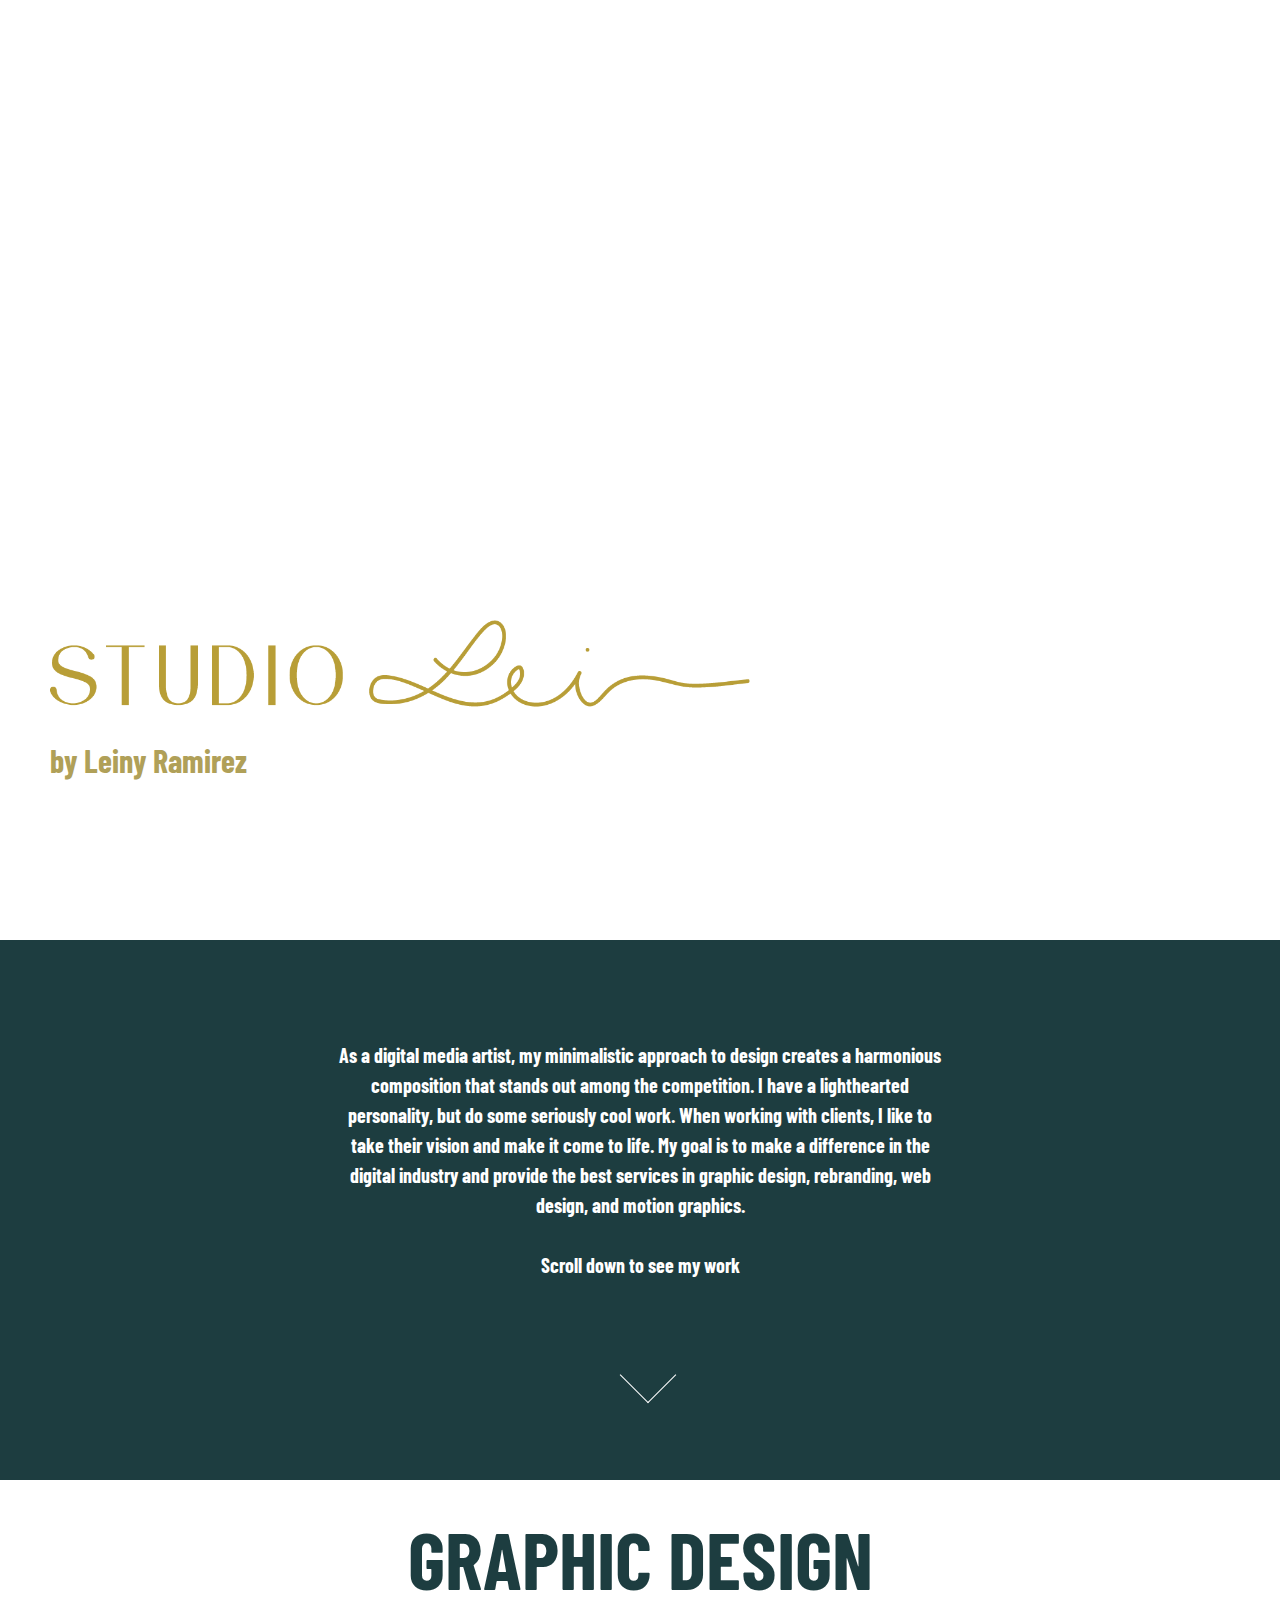
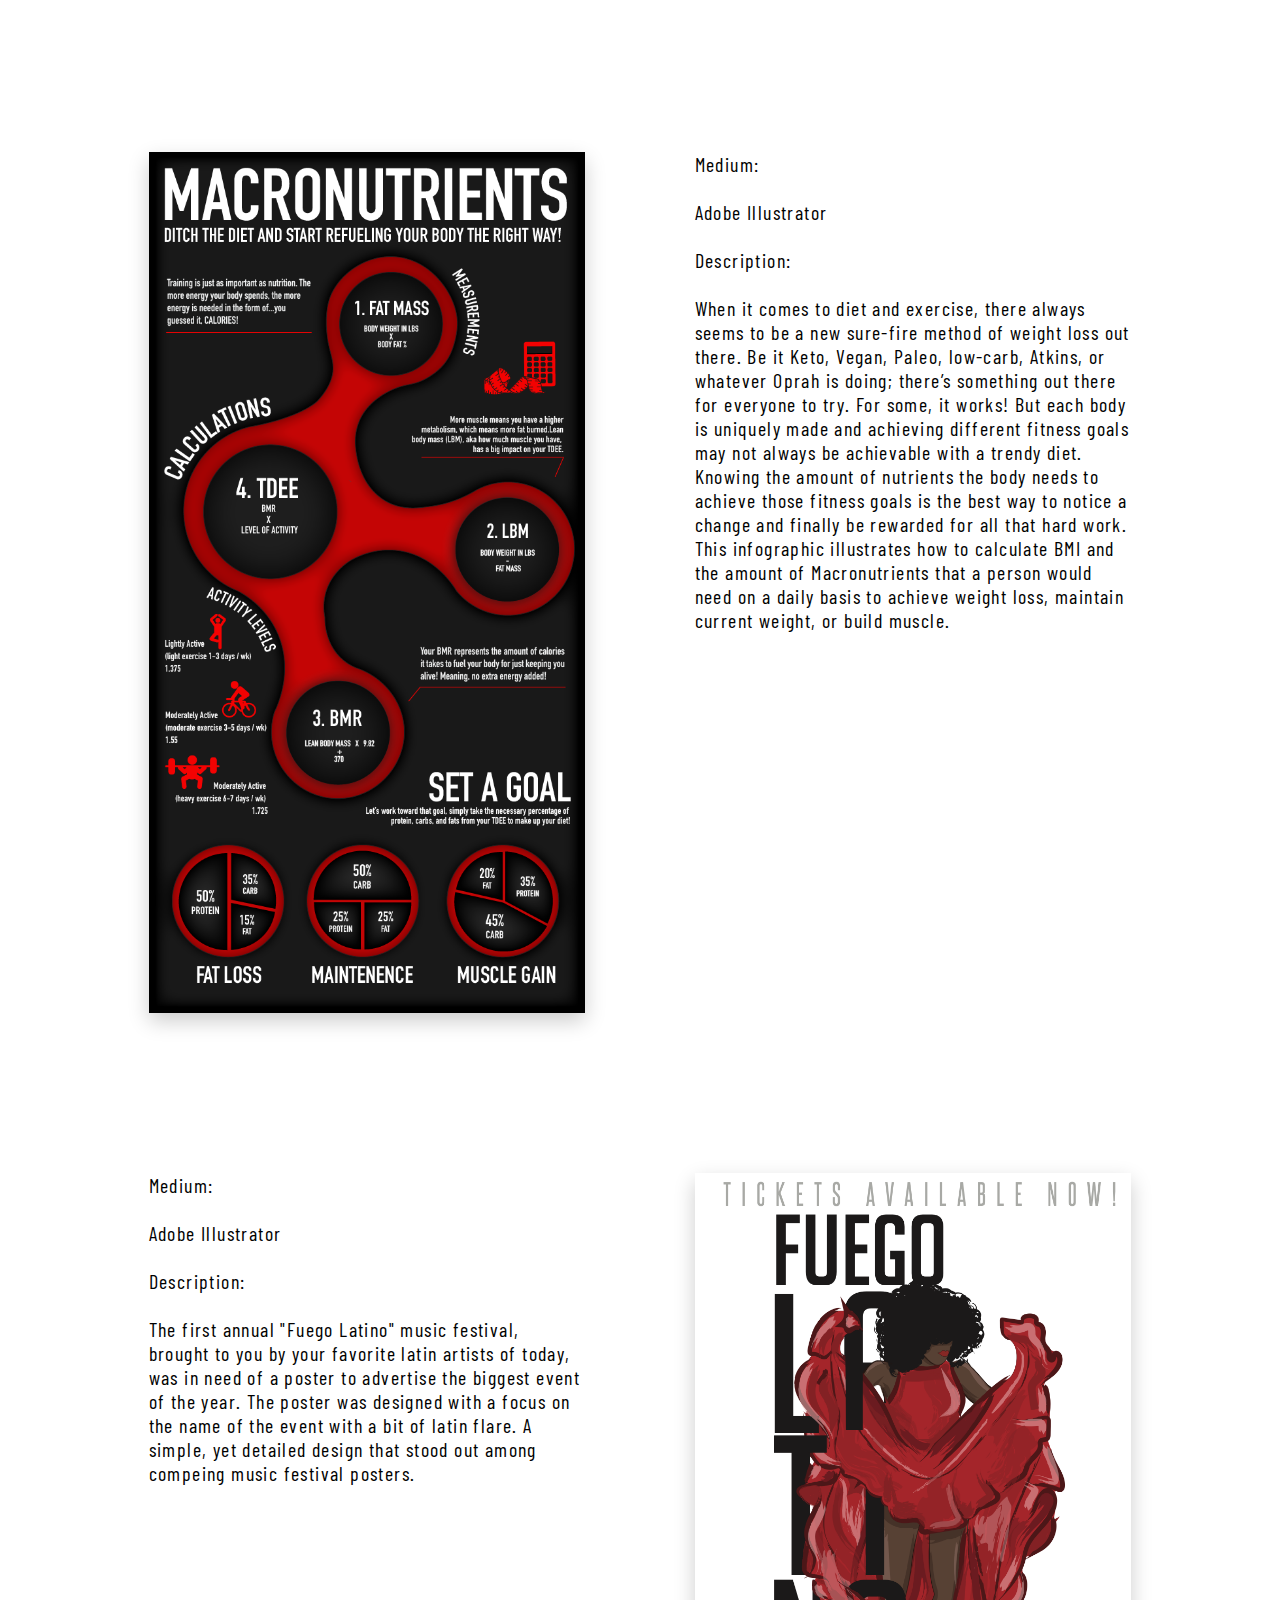
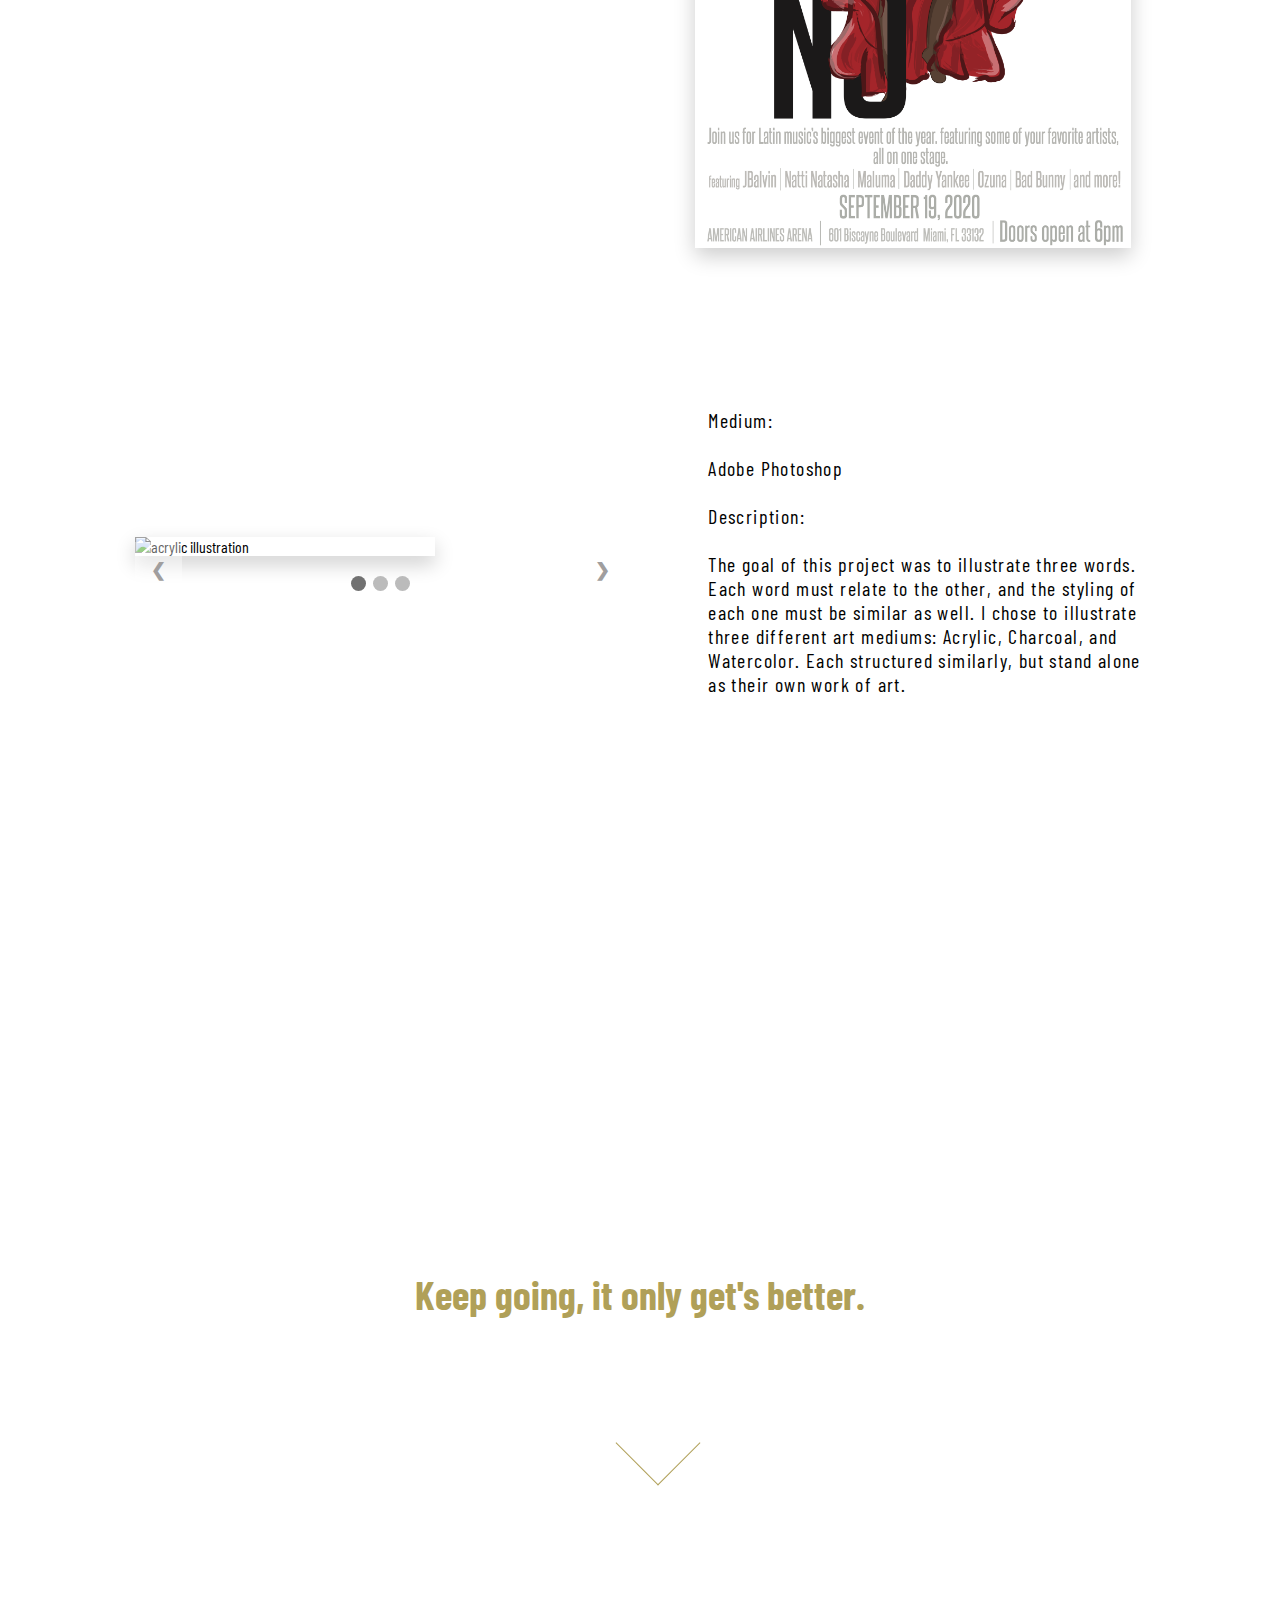
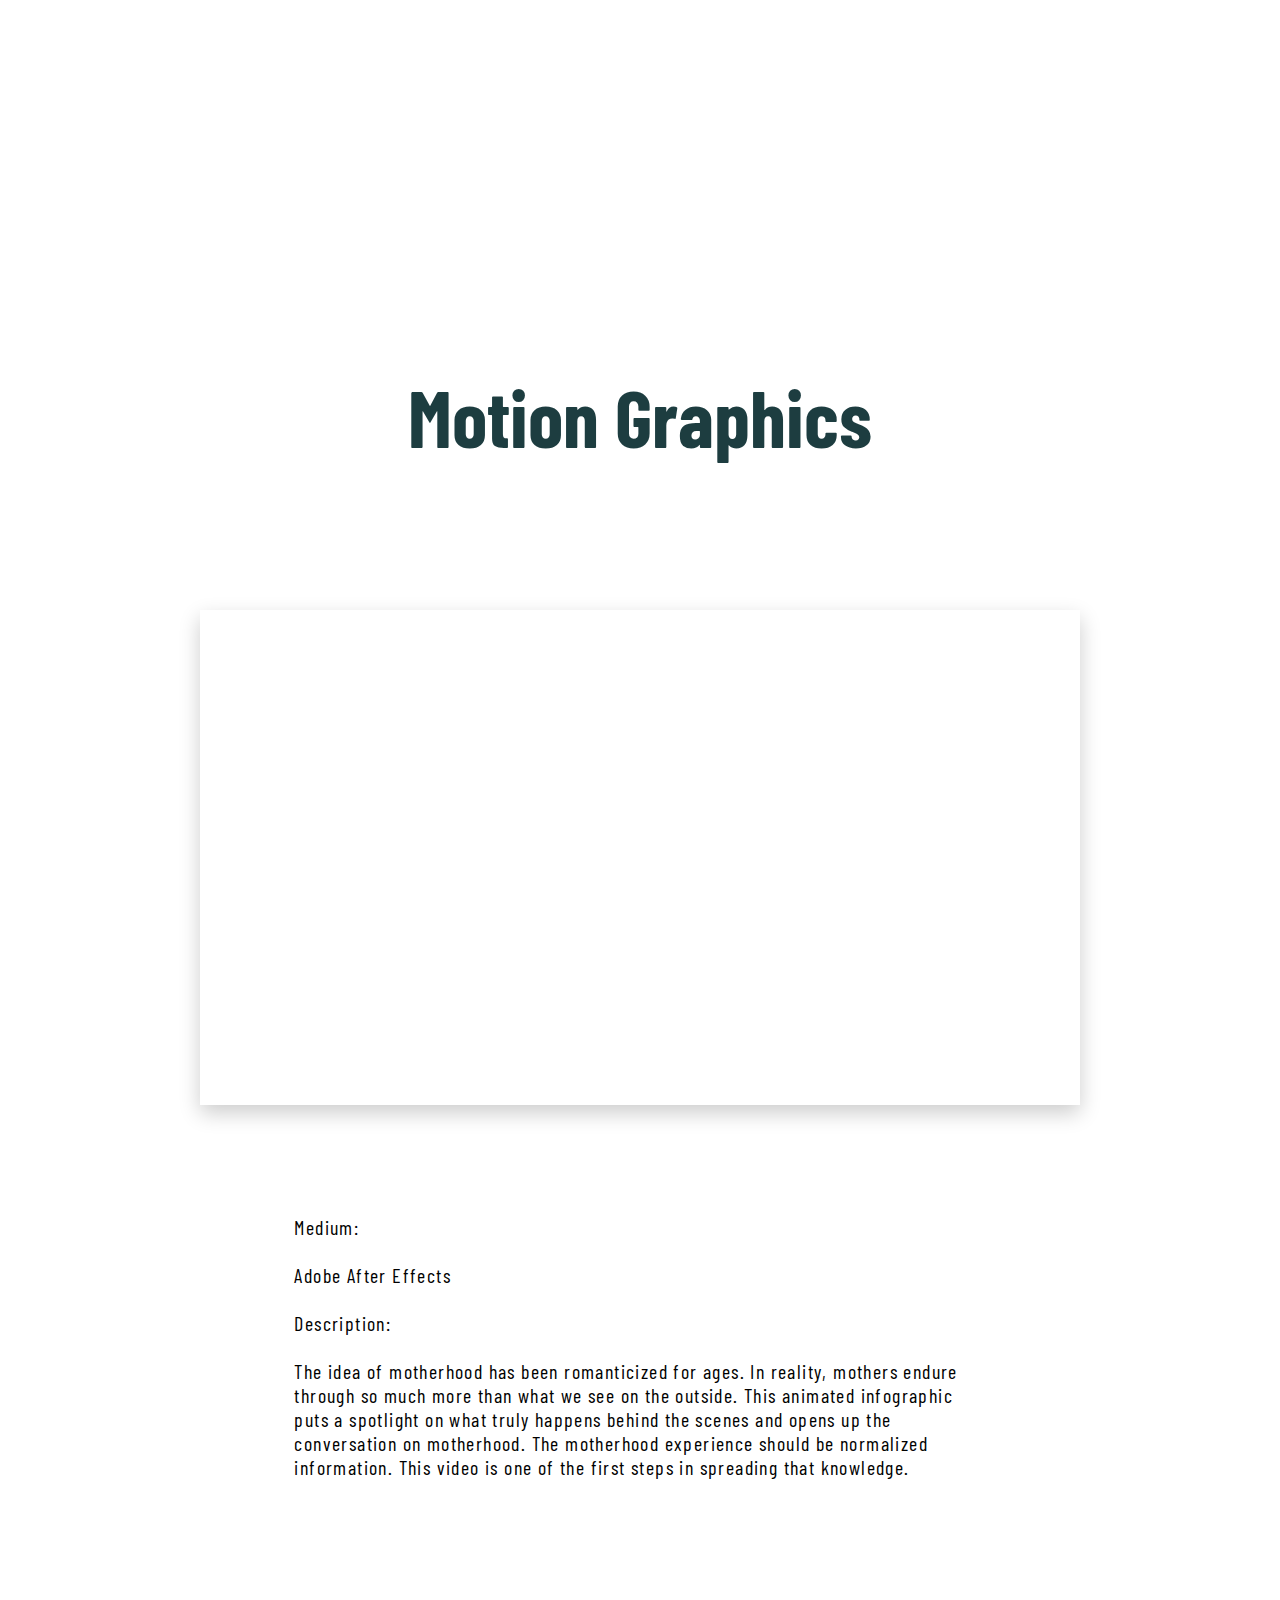
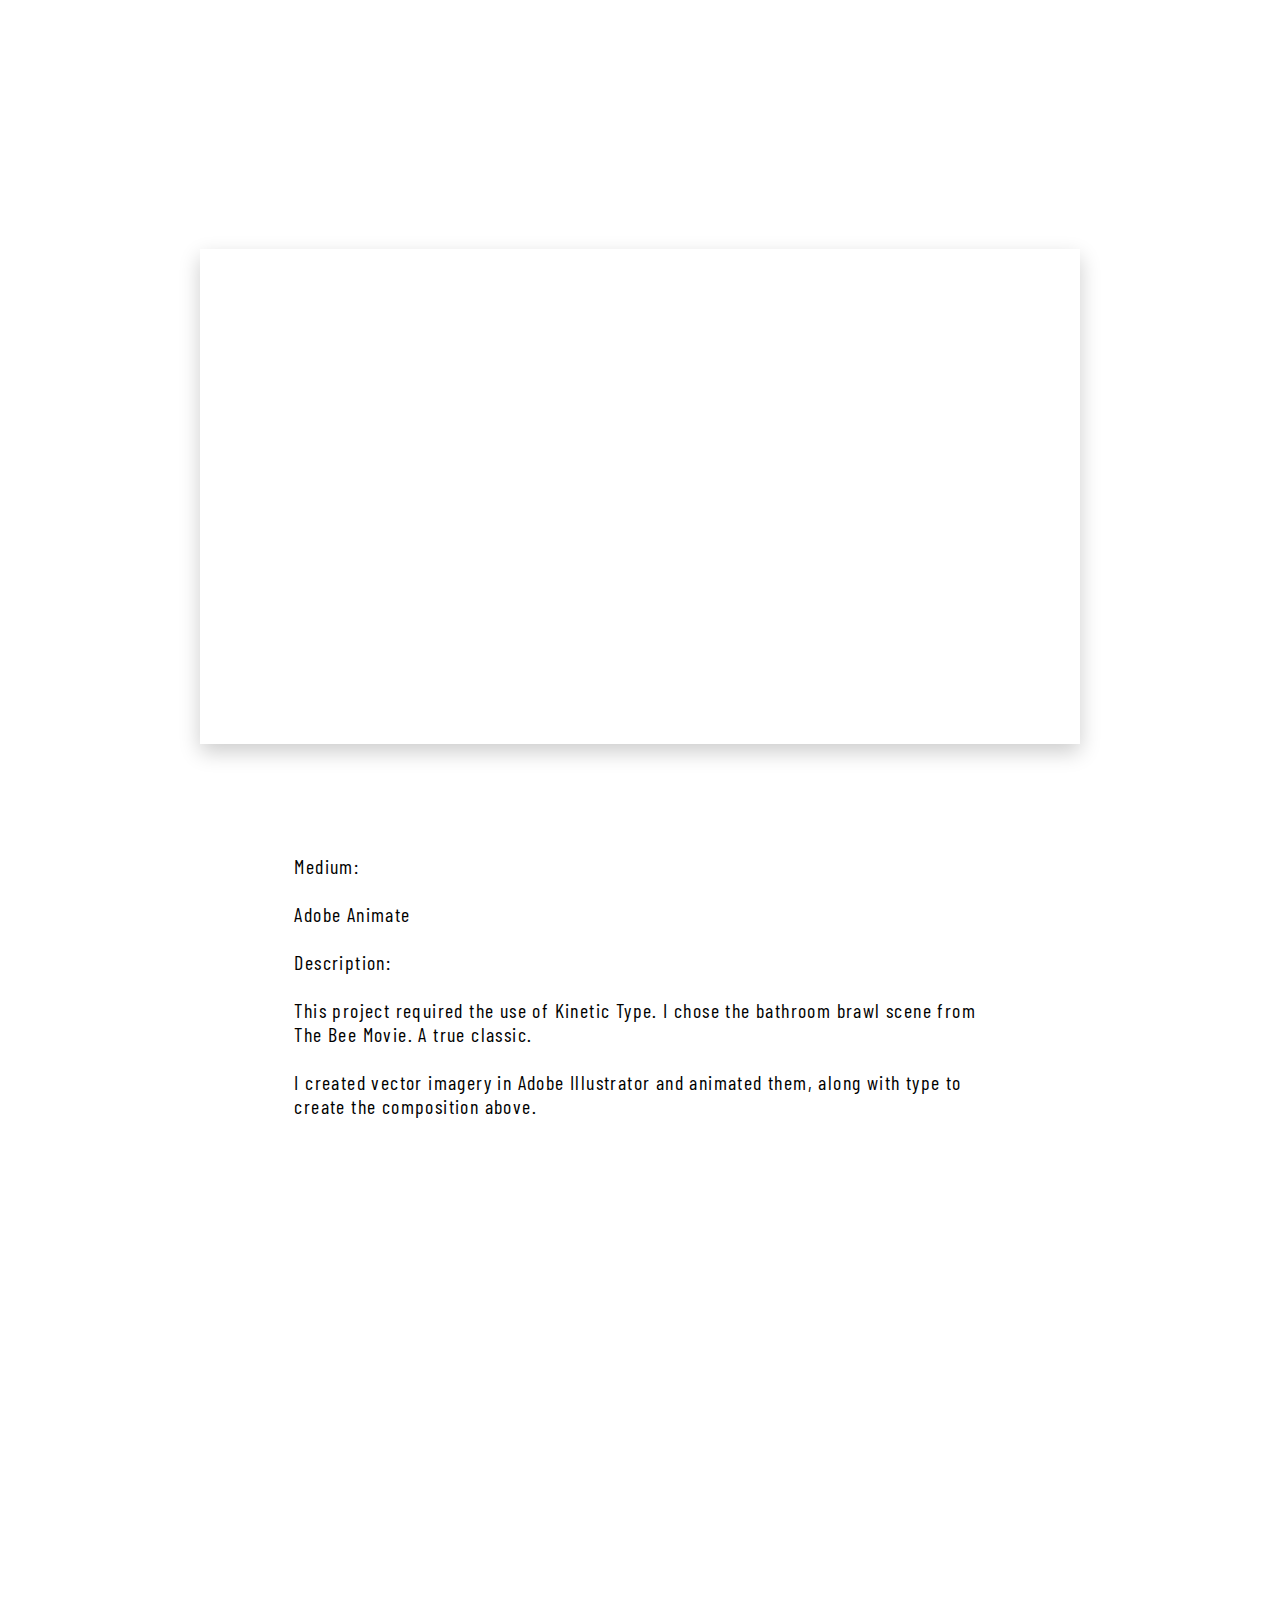
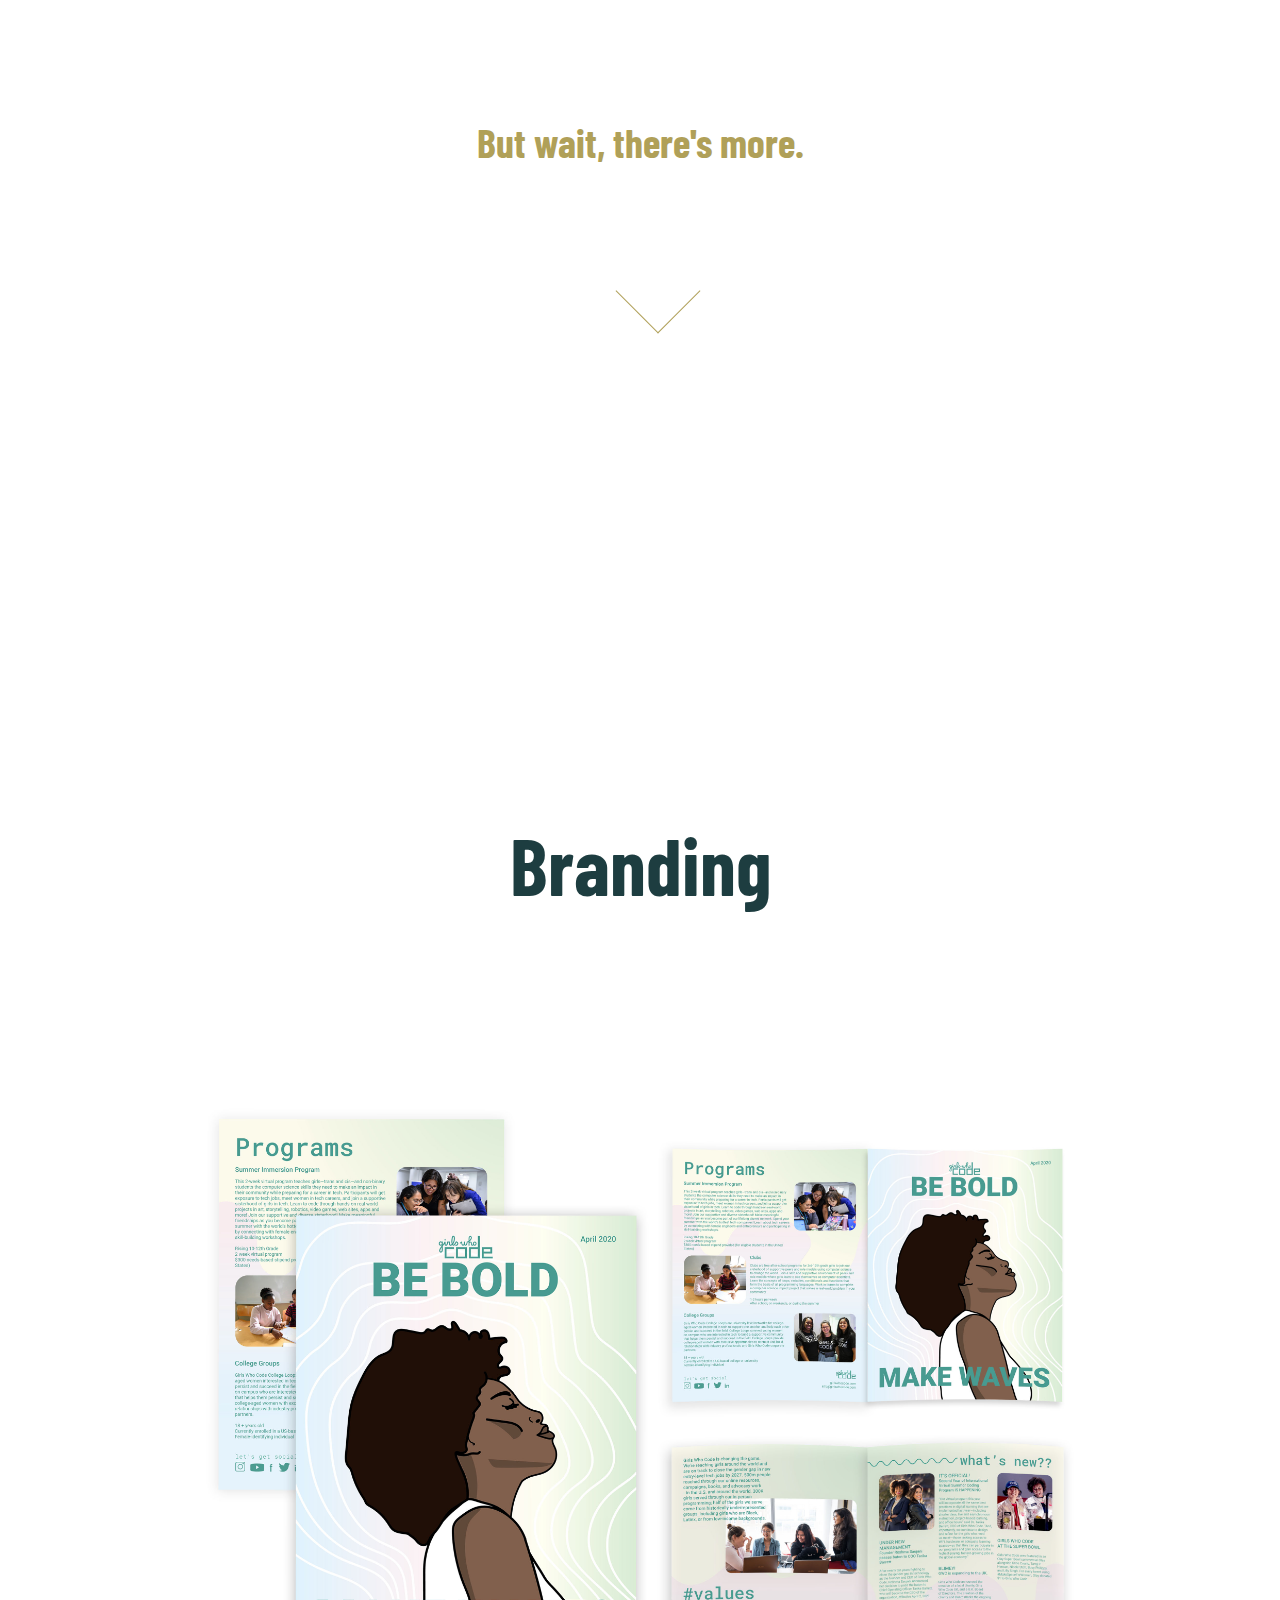
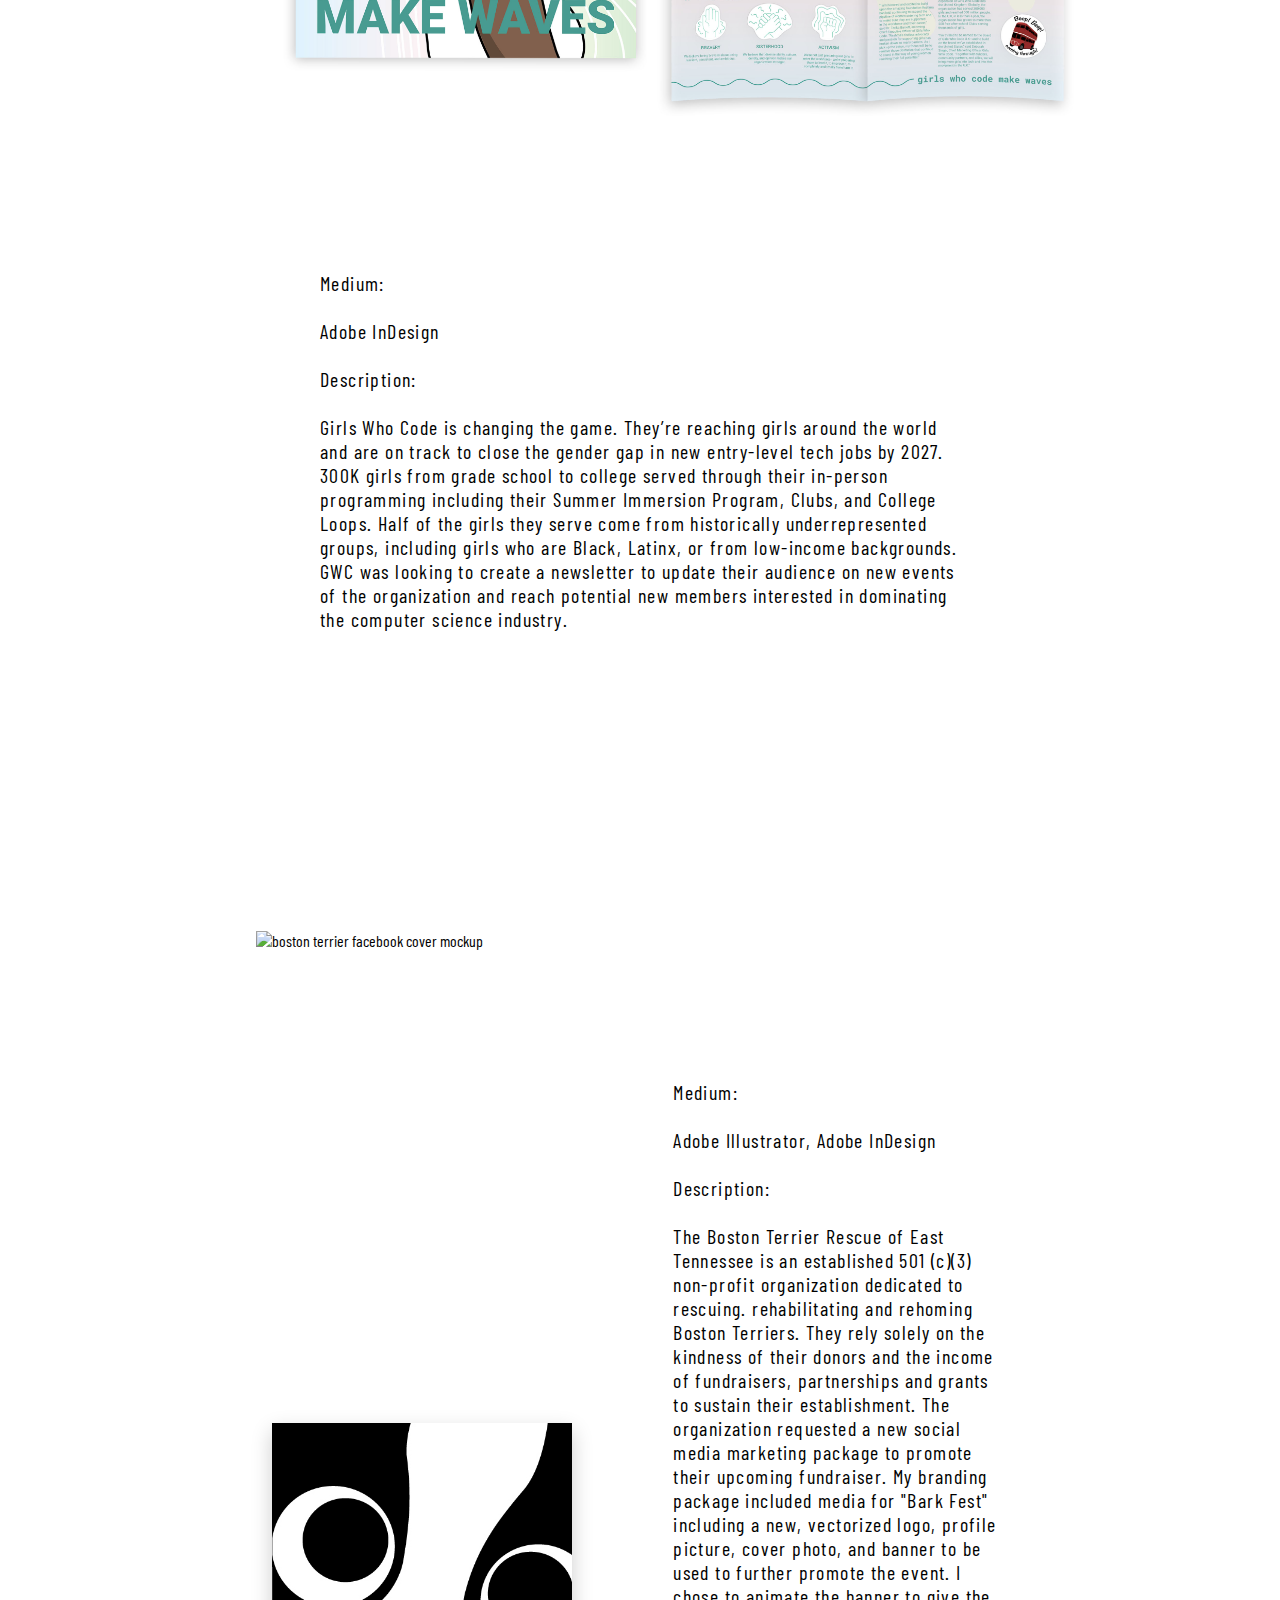
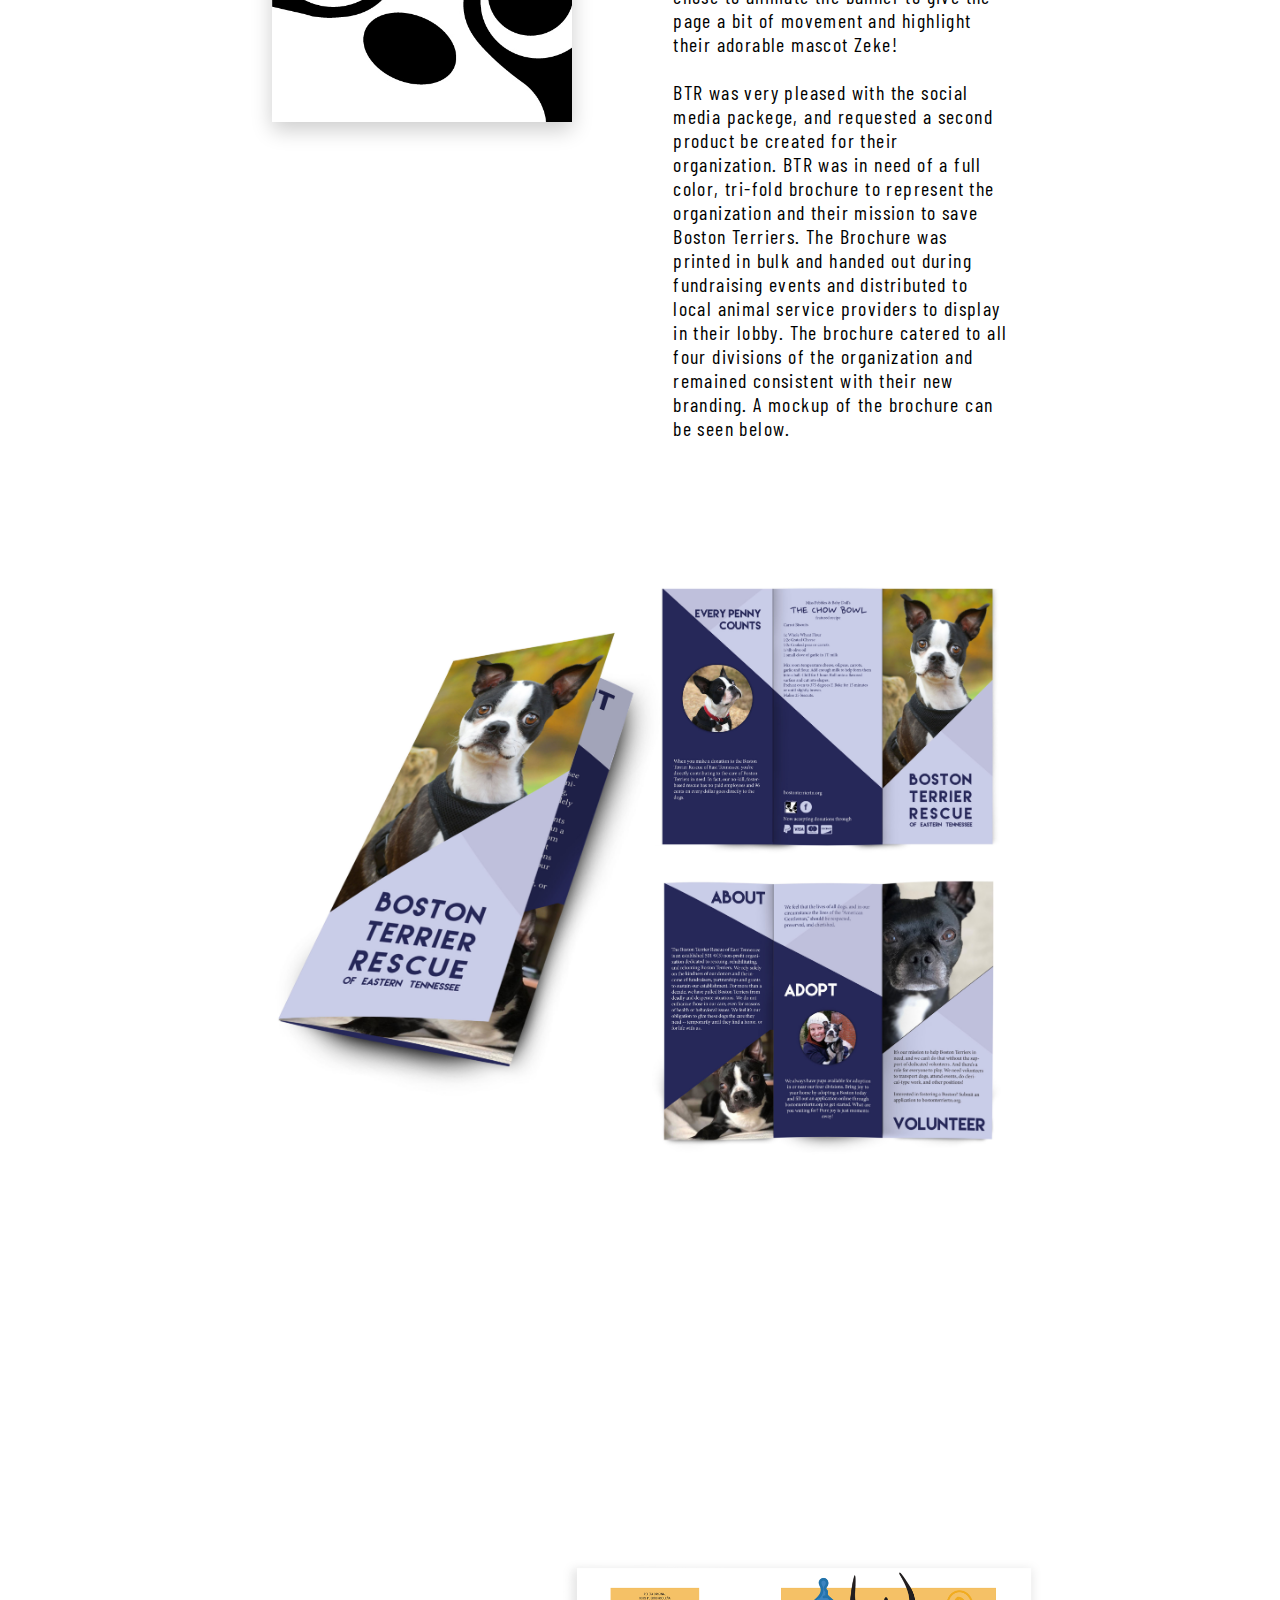
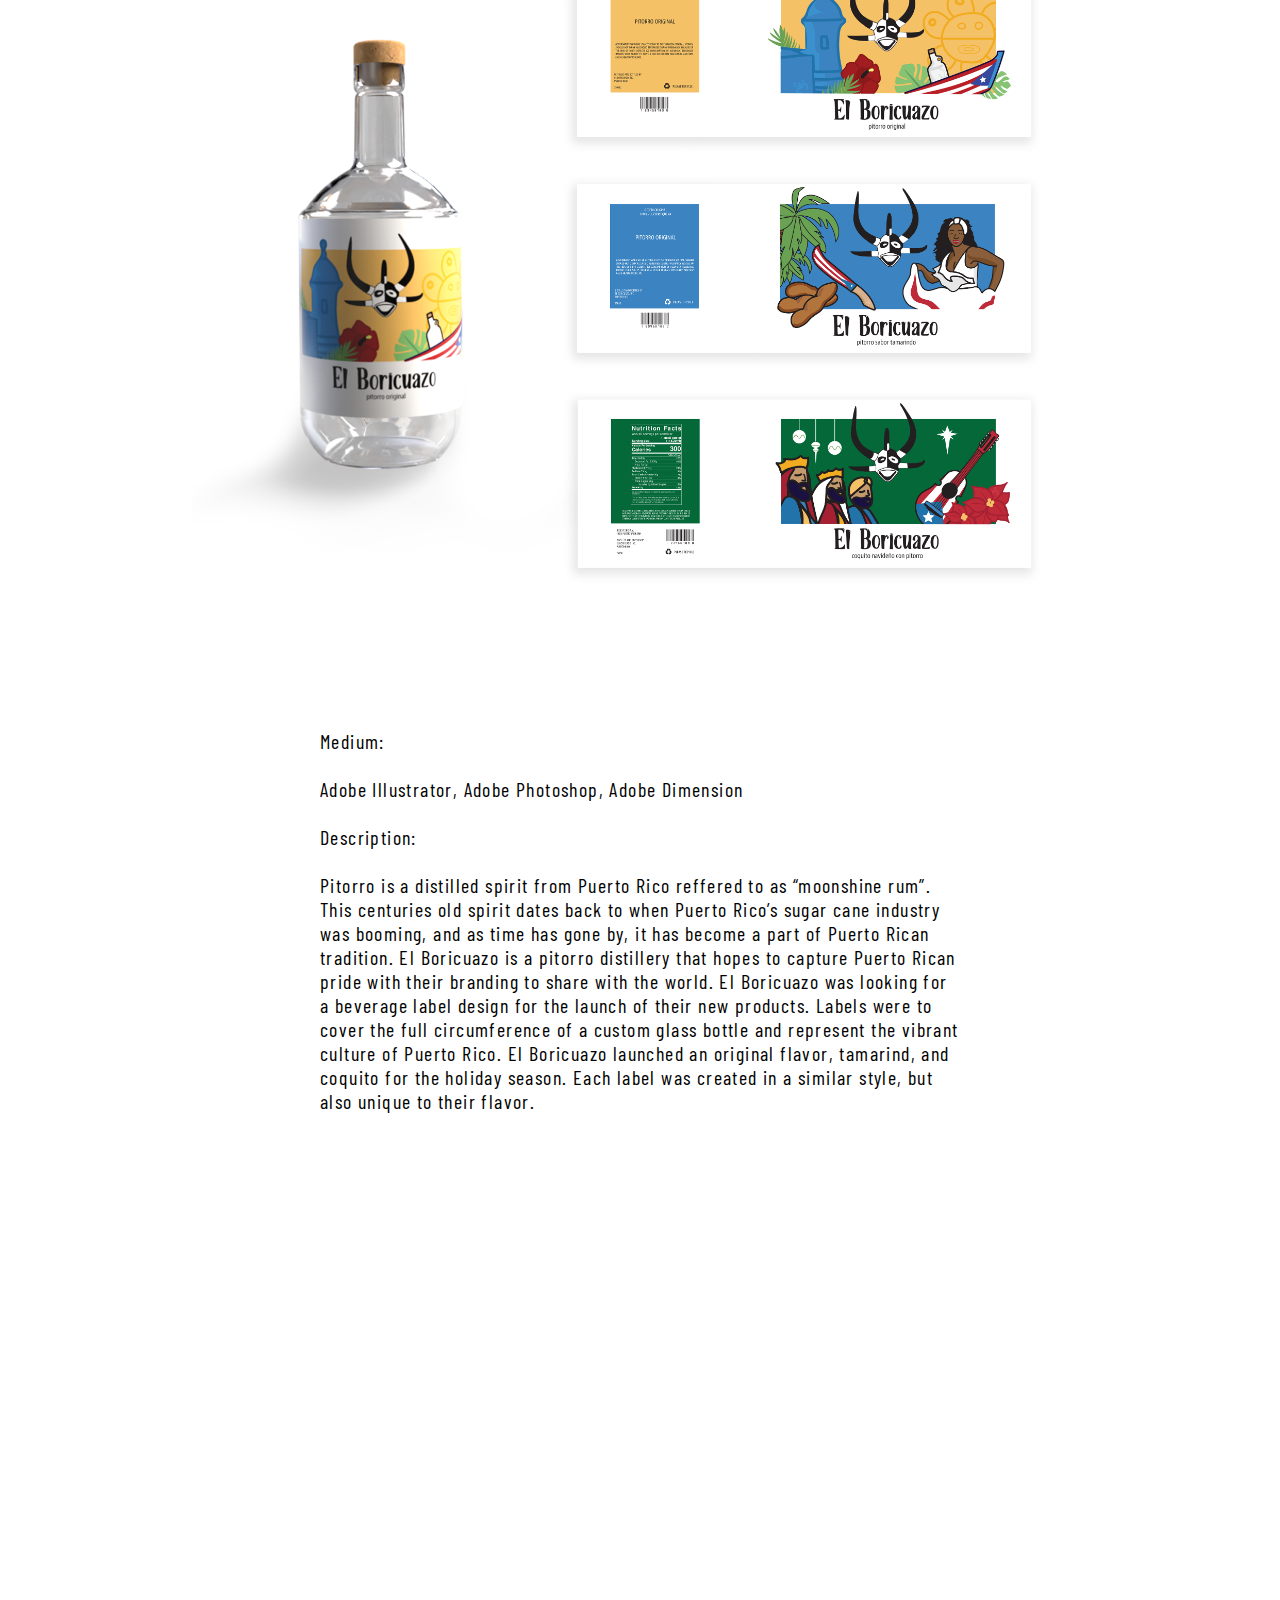
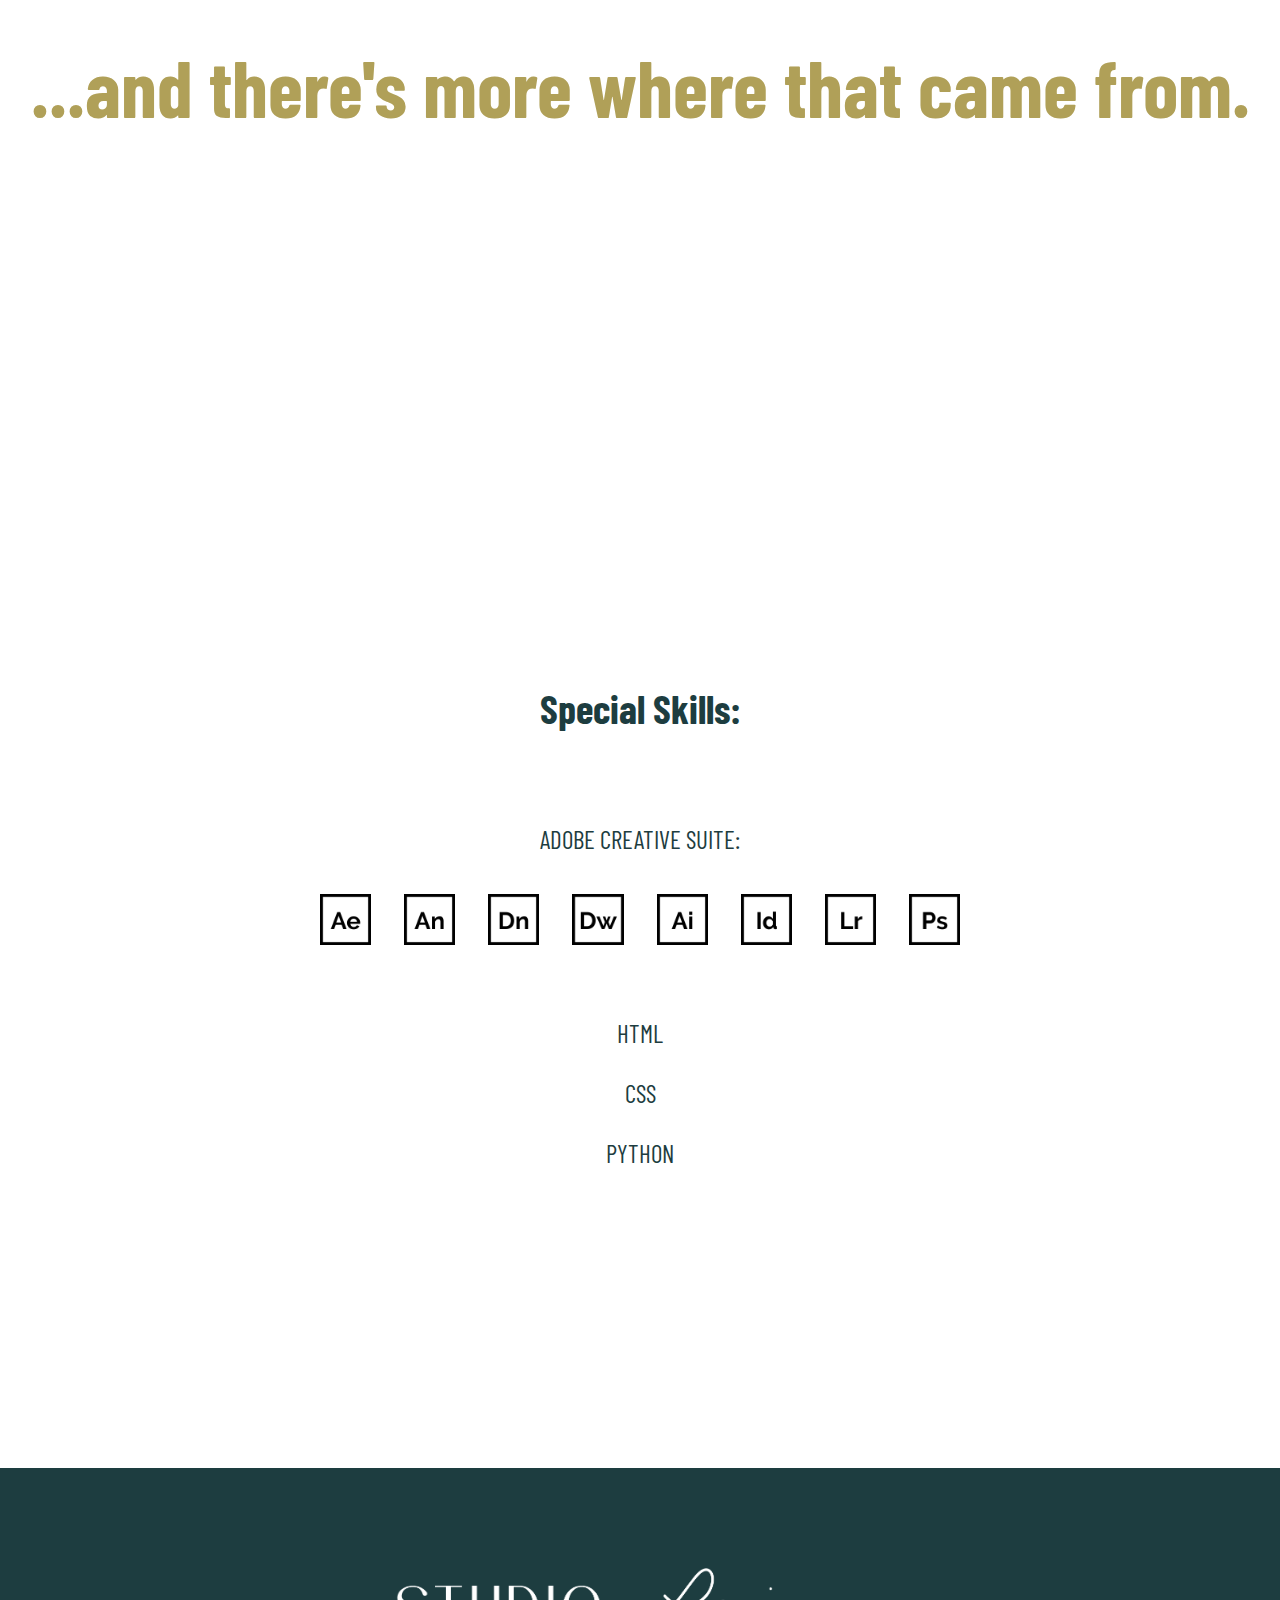
==== index.html @ 48dd1e96 "Update index.html" ====
<!doctype html>
<html lang="en">
<head>
	<meta charset="UTF-8">
	<meta name="description" content="Sky's the Limit Home Improvement">
    <meta name="keywords" content="digital madia, online portfolio, design, adobe creative suite, motion graphics, rebranding, social media, infographics, 
    photoshop, illustrator, indesign, after effects, animate, animations, graphic design, web design">
    <meta name="viewport" content="width=480, initial-scale=1">
    <meta name="viewport" content="width=801, initial-scale=1">
	<link rel= "stylesheet" href = "css/styles.css">
	<title>Studio Lei | digital portfolio</title>
    <link href="css/styles.css" rel="stylesheet" type="text/css">
    <link rel="preconnect" href="https://fonts.gstatic.com">
    <link href="https://fonts.googleapis.com/css2?family=Barlow+Condensed:wght@100&display=swap" rel="stylesheet">
    <link rel="stylesheet" href="https://pro.fontawesome.com/releases/v5.10.0/css/all.css">

</head>

<body>
<div class="hero">
    <img src="images/studio-lei-logo-yellow.png" alt="studio lei logo">
    <h1>by Leiny Ramirez</h1>
</div>
<div class="description">
    <h3>As a digital media artist, my minimalistic approach to design creates a harmonious composition that stands out among the competition. 
        I have a lighthearted personality, but do some seriously cool work. When working with clients, I like to take their vision and make it 
        come to life. My goal is to make a difference in the digital industry and provide the best services in graphic design, rebranding, web design, 
        and motion graphics.
    <br>
    <br>
    Scroll down to see my work
    </h3>
</div>
<div class="scroll-container">
    <section id="scroll" class="demo">
        <a><span></span></a>
        </section>
</div>
<div class="graphic-design">
    <h2>GRAPHIC DESIGN</h2>
    <div class="content">
        <img src="images/Ramirez_project2_infographic_Artboard 1.png" alt="macronutrient calculation infographic">
        <p>
            Medium:
            <br>
            <br>Adobe Illustrator
            <br>
            <br>
            Description:
            <br>
            <br>When it comes to diet and exercise, there always seems to be a new sure-fire method of weight loss out there. 
            Be it Keto, Vegan, Paleo, low-carb, Atkins, or whatever Oprah is doing; there’s something out there for everyone 
            to try. For some, it works! But each body is uniquely made and achieving different fitness goals may not always be 
            achievable with a trendy diet. Knowing the amount of nutrients the body needs to achieve those fitness goals is the 
            best way to notice a change and finally be rewarded for all that hard work.
            This infographic illustrates how to calculate BMI and the amount of Macronutrients that a person would need on a 
            daily basis to achieve weight loss, maintain current weight, or build muscle. 
            <br>
            <br>
        </p>
</div>
<div class="content">
    <p>
        Medium:
        <br>
        <br>Adobe Illustrator
        <br>
        <br>
        Description:
        <br>
        <br>The first annual "Fuego Latino" music festival, brought to you by your favorite latin artists of today, was in need of
        a poster to advertise the biggest event of the year. The poster was designed with a focus on the name of the event with a bit
        of latin flare. A simple, yet detailed design that stood out among compeing music festival posters.
        <br>
        <br>
    </p>
    <img src="images/Ramirez_Music Festival Poster_final 3.png" alt="music festival poster">
</div>
<div class="content">
    <div class="slideshow-container">
        <div class="mySlides">
            <img src="images/Acrylic-final.png" alt="acrylic illustration" style="width:100%">
        </div>
        <div class="mySlides">
            <img src="images/charcoal.jpg" alt="charcoal illustration" style="width:100%">
        </div>
        <div class="mySlides">
            <img src="images/TextImages_Ramirez-1.jpg" alt="watercolor illustration" style="width:100%">
        </div>
        <br>
        <a class="prev" onclick="plusSlides(-1)">&#10094;</a>
        <a class="next" onclick="plusSlides(1)">&#10095;</a>
        <div style="text-align:center">
            <span class="dot" onclick="currentSlide(1)"></span> 
            <span class="dot" onclick="currentSlide(2)"></span> 
            <span class="dot" onclick="currentSlide(3)"></span> 
          </div>         
    </div>  
    <p>
        Medium:
        <br>
        <br>Adobe Photoshop
        <br>
        <br>
        Description:
        <br>
        <br>The goal of this project was to illustrate three words. Each word must relate to the other, and the styling of each one 
        must be similar as well. I chose to illustrate three different art mediums: Acrylic, Charcoal, and Watercolor. Each structured 
        similarly, but stand alone as their own work of art.
        <br>
        <br>
    </p>
</div>
</div>
<div class="divider">
    <h3>
    Keep going, it only get's better.
    </h3>
</div>
<div class="scroll-container2">
    <section id="scroll" class="demo">
        <a><span></span></a>
        </section>
</div>
<div class="motion-graphics">
    <h2>Motion Graphics</h2>
    <div class="content">
        <iframe width="880" height="495" src="https://www.youtube.com/embed/0rHPG-Y0Tmc?autoplay=1&mute=1&loop=1&playlist=0rHPG-Y0Tmc" title="Motherhood" frameborder="0" 
        allow="accelerometer; autoplay; clipboard-write; encrypted-media; gyroscope; picture-in-picture" allowfullscreen></iframe>
    </div>
        <p>
        Medium:
        <br>
        <br>Adobe After Effects
        <br>
        <br>
        Description:
        <br>
        <br>The idea of motherhood has been romanticized for ages. In reality, mothers endure through so much more than what we see on the 
        outside. This animated infographic puts a spotlight on what truly happens behind the scenes and opens up the conversation on motherhood.
        The motherhood experience should be normalized information. This video is one of the first steps in spreading that knowledge.
        </p>
    <div class="content">
         <iframe width="880" height="495" src="https://www.youtube.com/embed/ArSpyGQkRs0?autoplay=1&mute=1&loop=1&playlist=ArSpyGQkRs0" title="Kinetic Type" frameborder="0" 
        allow="accelerometer; autoplay; clipboard-write; encrypted-media; gyroscope; picture-in-picture" allowfullscreen></iframe>
    </div>
        <p>
        Medium:
        <br>
         <br>Adobe Animate
        <br>
        <br>
        Description:
        <br>
        <br>This project required the use of Kinetic Type. I chose the bathroom brawl scene from The Bee Movie. A true classic. 
        <br>
        <br>I created vector
        imagery in Adobe Illustrator and animated them, along with type to create the composition above.
        </p>
        
</div>
<div class="divider">
    <h3>
    But wait, there's more.
    </h3>
</div>
<div class="scroll-container2">
    <section id="scroll" class="demo">
        <a><span></span></a>
        </section>
</div>
<div class="branding">
    <h2>Branding</h2>
    <div class="content">
        <img src="images/GWC_mockup copy.jpg" alt="girls who code newsletter">
    </div>
        <p>
        Medium:
        <br>
        <br>Adobe InDesign
        <br>
        <br>
        Description:
        <br>
        <br>Girls Who Code is changing the game. They’re reaching girls around the world and are on track to close the gender gap in new entry-level 
        tech jobs by 2027. 300K girls from grade school to college served through their in-person programming including their Summer Immersion Program, 
        Clubs, and College Loops. Half of the girls they serve come from historically underrepresented groups, including girls who are Black, Latinx, 
        or from low-income backgrounds. GWC was looking to create a newsletter to update their audience on new events of the organization and reach potential 
        new members interested in dominating the computer science industry.
        </p>
    </div>
    <div class="branding-lrg">
        <div class="content">
        <img src="images/BTR_Cover_Final.gif" alt="boston terrier facebook cover mockup">
    </div>
    </div>
    <div class="branding2" style="width: 70%">
        <div class="content">
            <img style="width: 30%;" src="images/BTR_logo.jpg" alt="boston terrier rescue logo">
            <p>
                Medium:
                <br>
                <br>Adobe Illustrator, Adobe InDesign
                <br>
                <br>
                Description:
                <br>
                <br>The Boston Terrier Rescue of East Tennessee is an established 501 (c)(3) non-profit organization dedicated to rescuing. rehabilitating 
                and rehoming Boston Terriers. They rely solely on the kindness of their donors and the income of fundraisers, partnerships and grants to 
                sustain their establishment. The organization requested a new social media marketing package to promote their upcoming fundraiser. My branding 
                package included media for "Bark Fest" including a new, vectorized logo, profile picture, cover photo, and banner to be used to further promote 
                the event. I chose to animate the banner to give the page a bit of movement and highlight their adorable mascot Zeke!
                 <br>
                 <br>BTR was very pleased with the social media packege, and requested a second product be created for their organization. BTR was in need of a 
                 full color, tri-fold brochure to represent the organization and their mission to save Boston Terriers. The Brochure was printed in bulk and 
                 handed out during fundraising events and distributed to local animal service providers to display in their lobby. The brochure catered to all 
                 four divisions of the organization and remained consistent with their new branding. A mockup of the brochure can be seen below.
                <br>
                <br>
            </p>
    </div>
    </div>
    <div class="branding-lrg">
        <div class="content">
            <img style="box-shadow: none; margin-top: -350px; margin-bottom: 400px;" src="images/BTR_brochure-mockup.jpg" alt="Boston Terrier Rescue brochure">
        </div>
</div>
<div class="branding">
<div class="content">
    <img style="margin-top: -100px;" src="images/el-boricuazo_mockup.png" alt="el boricuazo beverage label mockup">
</div>
    <p>
    Medium:
    <br>
    <br>Adobe Illustrator, Adobe Photoshop, Adobe Dimension
    <br>
    <br>
    Description:
    <br>
    <br>Pitorro is a distilled spirit from Puerto Rico reffered to as “moonshine rum”. This centuries old spirit dates back to when Puerto Rico’s sugar cane industry 
    was booming, and as time has gone by, it has become a part of Puerto Rican tradition. El Boricuazo is a pitorro distillery that hopes to capture Puerto Rican pride 
    with their branding to share with the world. El Boricuazo was looking for a beverage label design for the launch of their new products. Labels were to cover the full 
    circumference of a custom glass bottle and represent the vibrant culture of Puerto Rico. El Boricuazo launched an original flavor, tamarind, and coquito for the holiday 
    season. Each label was created in a similar style, but also unique to their flavor.
    </p>
</div>
</div>
<h4>...and there's more where that came from.</h4>
<h5>Special Skills:</h5>
<div class="skills">
    <p>ADOBE CREATIVE SUITE:</p>
        <div class="adobe">
            <img src="images/after-effects.png" alt="after effects icon">
            <img src="images/animate.png" alt="animate icon">  
            <img src="images/dimension.png" alt="dimension icon">
            <img src="images/dreamweaver.png" alt="dreamweaver icon">
            <img src="images/illustrator.png" alt="illustrator icon">
            <img src="images/indesign.png" alt="indesign icon">
            <img src="images/lightroom.png" alt="lightroom icon">
            <img src="images/photoshop.png" alt="photoshop icon">
        </div>    
    <p>
    <br>HTML
    <br>
    <br>CSS
    <br>
    <br>PYTHON
    </p>
</div>
<div class="footer">
    <img src="images/studio-lei-white@4x.png" alt="studio lei logo white">
    <h3><br>Create magic out of the ordinary. Be the best in the industry.</h3>
</div>




<script>


var slideIndex = 1;
showSlides(slideIndex);

function plusSlides(n) {
  showSlides(slideIndex += n);
}

function currentSlide(n) {
  showSlides(slideIndex = n);
}

function showSlides(n) {
  var i;
  var slides = document.getElementsByClassName("mySlides");
  var dots = document.getElementsByClassName("dot");
  if (n > slides.length) {slideIndex = 1}    
  if (n < 1) {slideIndex = slides.length}
  for (i = 0; i < slides.length; i++) {
      slides[i].style.display = "none";  
  }
  for (i = 0; i < dots.length; i++) {
      dots[i].className = dots[i].className.replace(" active", "");
  }
  slides[slideIndex-1].style.display = "block";  
  dots[slideIndex-1].className += " active";
}
</script>
</body>
---- css/styles.css ----
html {
  margin: 0;
  padding: 0;
}
body {
  font-family: 'Barlow Condensed', sans-serif;
  margin: 0;
  padding: 0;
}
h1 {
  color: #b0a058;
  display: block;
}
h2 {
  text-align: center;
  font-size: 80px;
  color: #1d3d40;
  margin-top: 0;
  padding: 30px 0;
}
h4 {
  text-align: center;
  font-size: 80px;
  color: #b0a058;
  margin-top: 500px;
  margin-bottom: 500px;
  padding: 25px 0;
}
h5 {
  text-align: center;
  font-size: 40px;
  color: #1d3d40;
  margin-top: 200px;
  padding: 25px 0;
}
.hero {
  background-image: url('../digital-portfolio/images/hjk-2.jpg');
  background-repeat: none;
  background-size: cover;
  background-position-x: center;
  height: 900px;
  padding: 20px 50px;
}
.hero img {
  width: 60%;
  font-weight: 100;
  margin-bottom: -10px;
  right: 0;
  margin-top: 600px;
  max-width: 700px;
  min-width: 500px;
}
.description {
  padding: 100px 30px;
  background-color: #1d3d40;
}
.description h3 {
  color: white;
  width: 50%;
  margin: 0 auto;
  text-align: center;
  font-size: 20px;
  line-height: 30px;
}
section {
  position: relative;
  width: 100%;
  height: 100%;
}
section::after {
  position: absolute;
  bottom: 0;
  left: 0;
  content: '';
  width: 100%;
  height: 80%;
  background: -webkit-linear-gradient(top, rgba(0, 0, 0, 0) 0, rgba(0, 0, 0, 0.8) 80%, rgba(0, 0, 0, 0.8) 100%);
  background: linear-gradient(to bottom, rgba(0, 0, 0, 0) 0, rgba(0, 0, 0, 0.8) 80%, rgba(0, 0, 0, 0.8) 100%);
}
.demo a {
  position: absolute;
  bottom: 20px;
  left: 50%;
  z-index: 2;
  display: inline-block;
  -webkit-transform: translate(0, -50%);
  transform: translate(0, -50%);
  color: #fff;
  letter-spacing: 0.1em;
  text-decoration: none;
  transition: opacity 0.3s;
}
.demo a:hover {
  opacity: 0.5;
}
#scroll a {
  padding-top: 70px;
}
#scroll a span {
  position: absolute;
  top: 0;
  width: 40px;
  height: 40px;
  margin-left: -12px;
  border-left: 1px solid #fff;
  border-bottom: 1px solid #fff;
  -webkit-transform: rotate(-45deg);
  transform: rotate(-45deg);
  -webkit-animation: sdb05 1.5s infinite;
  animation: sdb05 1.5s infinite;
  box-sizing: border-box;
}
.scroll-container {
  background-color: #1d3d40;
  padding-top: 100px;
  display: flex;
}
.graphic-design {
  background-color: white;
  margin: 0 auto;
  width: 90%;
  position: relative;
  margin-bottom: 400px;
}
.graphic-design .content {
  padding: 50px 30px;
  display: flex;
  margin-bottom: 60px;
}
.graphic-design .content img {
  display: inline;
  box-shadow: 0 8px 20px 0px rgba(0, 0, 0, 0.2);
  width: 40%;
  margin: auto;
  min-width: 300px;
}
.graphic-design .content p {
  display: inline;
  width: 40%;
  max-width: 500px;
  letter-spacing: 0.07em;
  font-size: 20px;
  margin: 0 auto;
}
.mySlides {
  display: block;
}
.slideshow-container {
  margin: auto;
  width: 45%;
  max-width: 600px;
  position: relative;
}
.slideshow-container img {
  vertical-align: middle;
}
.prev,
.next {
  cursor: pointer;
  position: absolute;
  top: 50%;
  width: auto;
  padding: 16px;
  margin-top: -22px;
  color: #a09e9e;
  font-weight: bold;
  font-size: 18px;
  transition: 0.6s ease;
  border-radius: 0 3px 3px 0;
  user-select: none;
  background-color: rgba(255, 255, 255, 0.39);
}
.prev:hover,
.next:hover {
  background-color: rgba(0, 0, 0, 0.8);
}
.next {
  right: 0;
  border-radius: 3px 0 0 3px;
}
.dot {
  cursor: pointer;
  height: 15px;
  width: 15px;
  margin: 0 2px;
  background-color: #bbb;
  border-radius: 50%;
  display: inline-block;
  transition: background-color 0.6s ease;
}
.active,
.dot:hover {
  background-color: #717171;
}
.motion-graphics {
  background-color: white;
  margin-bottom: 200px;
  margin-left: auto;
  margin-right: auto;
  width: 90%;
  position: relative;
}
.motion-graphics .content {
  padding: 50px 30px;
  display: flex;
  margin-bottom: 60px;
}
.motion-graphics .content iframe {
  display: block;
  box-shadow: 0 8px 20px 0px rgba(0, 0, 0, 0.2);
  margin: auto;
  position: relative;
}
.motion-graphics p {
  font-size: 20px;
  width: 60%;
  letter-spacing: 0.07em;
  margin-left: auto;
  margin-right: auto;
  padding-bottom: 300px;
}
.branding {
  background-color: white;
  margin-bottom: 300px;
  margin-left: auto;
  margin-right: auto;
  position: relative;
}
.branding .content {
  padding: 50px 0;
  display: flex;
  margin-bottom: 60px;
}
.branding .content img {
  display: block;
  margin: auto;
  position: relative;
  width: 70%;
}
.branding p {
  font-size: 20px;
  width: 50%;
  letter-spacing: 0.07em;
  margin-left: auto;
  margin-right: auto;
}
.branding-lrg {
  position: relative;
  margin-bottom: 80px;
}
.branding-lrg img {
  display: block;
  margin-left: auto;
  margin-right: auto;
  position: relative;
  width: 60%;
}
.branding2 {
  background-color: white;
  margin: 0 auto;
  width: 70%;
  position: relative;
  margin-bottom: 400px;
}
.branding2 .content {
  padding: 50px 30px;
  display: flex;
  margin-bottom: 60px;
}
.branding2 .content img {
  display: inline;
  box-shadow: 0 8px 20px 0px rgba(0, 0, 0, 0.2);
  width: 30%;
  margin: auto;
  min-width: 300px;
}
.branding2 .content p {
  display: inline;
  width: 40%;
  max-width: 500px;
  letter-spacing: 0.07em;
  font-size: 20px;
  margin: 0 auto;
}
.footer {
  padding: 100px 30px;
  background-color: #1d3d40;
}
.footer h3 {
  color: white;
  width: 50%;
  margin: 0 auto;
  text-align: center;
}
.divider {
  padding: 100px 0;
  margin-bottom: 100px;
}
.divider h3 {
  color: #b0a058;
  width: 50%;
  margin: 0 auto;
  text-align: center;
  font-size: 40px;
}
.scroll-container2 {
  padding-top: 20px;
  display: flex;
  margin-bottom: 400px;
}
.scroll-container2 .demo a {
  position: absolute;
  bottom: 20px;
  left: 50%;
  z-index: 2;
  display: inline-block;
  -webkit-transform: translate(0, -50%);
  transform: translate(0, -50%);
  color: #1d3d40;
  letter-spacing: 0.1em;
  text-decoration: none;
  transition: opacity 0.3s;
}
.scroll-container2 .demo a:hover {
  opacity: 0.5;
}
.scroll-container2 #scroll a {
  padding-top: 70px;
}
.scroll-container2 #scroll a span {
  position: absolute;
  top: 0;
  width: 60px;
  height: 60px;
  margin-left: -12px;
  border-left: 1px solid #b0a058;
  border-bottom: 1px solid #b0a058;
  -webkit-transform: rotate(-45deg);
  transform: rotate(-45deg);
  -webkit-animation: sdb05 1.5s infinite;
  animation: sdb05 1.5s infinite;
  box-sizing: border-box;
}
.scroll-container2 section {
  position: relative;
  width: 100%;
  height: 100%;
}
.scroll-container2 section::after {
  position: absolute;
  bottom: 0;
  left: 0;
  content: '';
  width: 100%;
  height: 80%;
  background: -webkit-linear-gradient(top, rgba(0, 0, 0, 0) 0, rgba(0, 0, 0, 0.8) 80%, rgba(0, 0, 0, 0.8) 100%);
  background: linear-gradient(to bottom, rgba(0, 0, 0, 0) 0, rgba(0, 0, 0, 0.8) 80%, rgba(0, 0, 0, 0.8) 100%);
}
.skills {
  position: relative;
  text-align: center;
  margin-bottom: 300px;
}
.skills .adobe {
  display: block;
  margin: 0 auto;
}
.skills .adobe img {
  padding: 15px;
  width: 4%;
}
.skills p {
  font-size: 25px;
  color: #1d3d40;
}
.footer {
  padding: 100px 30px;
  background-color: #1d3d40;
}
.footer img {
  display: block;
  margin: 0 auto;
  width: 40%;
}
.footer h3 {
  color: white;
  width: 50%;
  margin: 0 auto;
  text-align: center;
  font-size: 25px;
}
@-webkit-keyframes sdb05 {
  0% {
    -webkit-transform: rotate(-45deg) translate(0, 0);
    opacity: 0;
  }
  50% {
    opacity: 1;
  }
  100% {
    -webkit-transform: rotate(-45deg) translate(-20px, 20px);
    opacity: 0;
  }
}
@keyframes sdb05 {
  0% {
    transform: rotate(-45deg) translate(0, 0);
    opacity: 0;
  }
  50% {
    opacity: 1;
  }
  100% {
    transform: rotate(-45deg) translate(-20px, 20px);
    opacity: 0;
  }
}
@media screen and (max-width: 801px) {
  .hero {
    background-position: 65% 50%;
  }
  .hero .img {
    min-width: 400px;
  }
  .description {
    padding: 60px 15px;
  }
  .description h3 {
    width: 90%;
  }
  .branding .content img {
    width: 90%;
  }
  .branding2 {
    display: block;
  }
  .branding2 .content {
    display: block;
  }
  .branding2 .content img {
    width: 20%;
    display: block;
    margin-bottom: 100px;
  }
  .branding2 .content p {
    display: block;
    width: 90%;
  }
  .branding-lrg img {
    width: 90%;
  }
  h4 {
    font-size: 60px;
  }
  .skills .adobe img {
    width: 6%;
  }
  .footer h3 {
    font-size: 20px;
    width: 60%;
  }
}
---- css/styles.css ----
html {
  margin: 0;
  padding: 0;
}
body {
  font-family: 'Barlow Condensed', sans-serif;
  margin: 0;
  padding: 0;
}
h1 {
  color: #b0a058;
  display: block;
}
h2 {
  text-align: center;
  font-size: 80px;
  color: #1d3d40;
  margin-top: 0;
  padding: 30px 0;
}
h4 {
  text-align: center;
  font-size: 80px;
  color: #b0a058;
  margin-top: 500px;
  margin-bottom: 500px;
  padding: 25px 0;
}
h5 {
  text-align: center;
  font-size: 40px;
  color: #1d3d40;
  margin-top: 200px;
  padding: 25px 0;
}
.hero {
  background-image: url('../digital-portfolio/images/hjk-2.jpg');
  background-repeat: none;
  background-size: cover;
  background-position-x: center;
  height: 900px;
  padding: 20px 50px;
}
.hero img {
  width: 60%;
  font-weight: 100;
  margin-bottom: -10px;
  right: 0;
  margin-top: 600px;
  max-width: 700px;
  min-width: 500px;
}
.description {
  padding: 100px 30px;
  background-color: #1d3d40;
}
.description h3 {
  color: white;
  width: 50%;
  margin: 0 auto;
  text-align: center;
  font-size: 20px;
  line-height: 30px;
}
section {
  position: relative;
  width: 100%;
  height: 100%;
}
section::after {
  position: absolute;
  bottom: 0;
  left: 0;
  content: '';
  width: 100%;
  height: 80%;
  background: -webkit-linear-gradient(top, rgba(0, 0, 0, 0) 0, rgba(0, 0, 0, 0.8) 80%, rgba(0, 0, 0, 0.8) 100%);
  background: linear-gradient(to bottom, rgba(0, 0, 0, 0) 0, rgba(0, 0, 0, 0.8) 80%, rgba(0, 0, 0, 0.8) 100%);
}
.demo a {
  position: absolute;
  bottom: 20px;
  left: 50%;
  z-index: 2;
  display: inline-block;
  -webkit-transform: translate(0, -50%);
  transform: translate(0, -50%);
  color: #fff;
  letter-spacing: 0.1em;
  text-decoration: none;
  transition: opacity 0.3s;
}
.demo a:hover {
  opacity: 0.5;
}
#scroll a {
  padding-top: 70px;
}
#scroll a span {
  position: absolute;
  top: 0;
  width: 40px;
  height: 40px;
  margin-left: -12px;
  border-left: 1px solid #fff;
  border-bottom: 1px solid #fff;
  -webkit-transform: rotate(-45deg);
  transform: rotate(-45deg);
  -webkit-animation: sdb05 1.5s infinite;
  animation: sdb05 1.5s infinite;
  box-sizing: border-box;
}
.scroll-container {
  background-color: #1d3d40;
  padding-top: 100px;
  display: flex;
}
.graphic-design {
  background-color: white;
  margin: 0 auto;
  width: 90%;
  position: relative;
  margin-bottom: 400px;
}
.graphic-design .content {
  padding: 50px 30px;
  display: flex;
  margin-bottom: 60px;
}
.graphic-design .content img {
  display: inline;
  box-shadow: 0 8px 20px 0px rgba(0, 0, 0, 0.2);
  width: 40%;
  margin: auto;
  min-width: 300px;
}
.graphic-design .content p {
  display: inline;
  width: 40%;
  max-width: 500px;
  letter-spacing: 0.07em;
  font-size: 20px;
  margin: 0 auto;
}
.mySlides {
  display: block;
}
.slideshow-container {
  margin: auto;
  width: 45%;
  max-width: 600px;
  position: relative;
}
.slideshow-container img {
  vertical-align: middle;
}
.prev,
.next {
  cursor: pointer;
  position: absolute;
  top: 50%;
  width: auto;
  padding: 16px;
  margin-top: -22px;
  color: #a09e9e;
  font-weight: bold;
  font-size: 18px;
  transition: 0.6s ease;
  border-radius: 0 3px 3px 0;
  user-select: none;
  background-color: rgba(255, 255, 255, 0.39);
}
.prev:hover,
.next:hover {
  background-color: rgba(0, 0, 0, 0.8);
}
.next {
  right: 0;
  border-radius: 3px 0 0 3px;
}
.dot {
  cursor: pointer;
  height: 15px;
  width: 15px;
  margin: 0 2px;
  background-color: #bbb;
  border-radius: 50%;
  display: inline-block;
  transition: background-color 0.6s ease;
}
.active,
.dot:hover {
  background-color: #717171;
}
.motion-graphics {
  background-color: white;
  margin-bottom: 200px;
  margin-left: auto;
  margin-right: auto;
  width: 90%;
  position: relative;
}
.motion-graphics .content {
  padding: 50px 30px;
  display: flex;
  margin-bottom: 60px;
}
.motion-graphics .content iframe {
  display: block;
  box-shadow: 0 8px 20px 0px rgba(0, 0, 0, 0.2);
  margin: auto;
  position: relative;
}
.motion-graphics p {
  font-size: 20px;
  width: 60%;
  letter-spacing: 0.07em;
  margin-left: auto;
  margin-right: auto;
  padding-bottom: 300px;
}
.branding {
  background-color: white;
  margin-bottom: 300px;
  margin-left: auto;
  margin-right: auto;
  position: relative;
}
.branding .content {
  padding: 50px 0;
  display: flex;
  margin-bottom: 60px;
}
.branding .content img {
  display: block;
  margin: auto;
  position: relative;
  width: 70%;
}
.branding p {
  font-size: 20px;
  width: 50%;
  letter-spacing: 0.07em;
  margin-left: auto;
  margin-right: auto;
}
.branding-lrg {
  position: relative;
  margin-bottom: 80px;
}
.branding-lrg img {
  display: block;
  margin-left: auto;
  margin-right: auto;
  position: relative;
  width: 60%;
}
.branding2 {
  background-color: white;
  margin: 0 auto;
  width: 70%;
  position: relative;
  margin-bottom: 400px;
}
.branding2 .content {
  padding: 50px 30px;
  display: flex;
  margin-bottom: 60px;
}
.branding2 .content img {
  display: inline;
  box-shadow: 0 8px 20px 0px rgba(0, 0, 0, 0.2);
  width: 30%;
  margin: auto;
  min-width: 300px;
}
.branding2 .content p {
  display: inline;
  width: 40%;
  max-width: 500px;
  letter-spacing: 0.07em;
  font-size: 20px;
  margin: 0 auto;
}
.footer {
  padding: 100px 30px;
  background-color: #1d3d40;
}
.footer h3 {
  color: white;
  width: 50%;
  margin: 0 auto;
  text-align: center;
}
.divider {
  padding: 100px 0;
  margin-bottom: 100px;
}
.divider h3 {
  color: #b0a058;
  width: 50%;
  margin: 0 auto;
  text-align: center;
  font-size: 40px;
}
.scroll-container2 {
  padding-top: 20px;
  display: flex;
  margin-bottom: 400px;
}
.scroll-container2 .demo a {
  position: absolute;
  bottom: 20px;
  left: 50%;
  z-index: 2;
  display: inline-block;
  -webkit-transform: translate(0, -50%);
  transform: translate(0, -50%);
  color: #1d3d40;
  letter-spacing: 0.1em;
  text-decoration: none;
  transition: opacity 0.3s;
}
.scroll-container2 .demo a:hover {
  opacity: 0.5;
}
.scroll-container2 #scroll a {
  padding-top: 70px;
}
.scroll-container2 #scroll a span {
  position: absolute;
  top: 0;
  width: 60px;
  height: 60px;
  margin-left: -12px;
  border-left: 1px solid #b0a058;
  border-bottom: 1px solid #b0a058;
  -webkit-transform: rotate(-45deg);
  transform: rotate(-45deg);
  -webkit-animation: sdb05 1.5s infinite;
  animation: sdb05 1.5s infinite;
  box-sizing: border-box;
}
.scroll-container2 section {
  position: relative;
  width: 100%;
  height: 100%;
}
.scroll-container2 section::after {
  position: absolute;
  bottom: 0;
  left: 0;
  content: '';
  width: 100%;
  height: 80%;
  background: -webkit-linear-gradient(top, rgba(0, 0, 0, 0) 0, rgba(0, 0, 0, 0.8) 80%, rgba(0, 0, 0, 0.8) 100%);
  background: linear-gradient(to bottom, rgba(0, 0, 0, 0) 0, rgba(0, 0, 0, 0.8) 80%, rgba(0, 0, 0, 0.8) 100%);
}
.skills {
  position: relative;
  text-align: center;
  margin-bottom: 300px;
}
.skills .adobe {
  display: block;
  margin: 0 auto;
}
.skills .adobe img {
  padding: 15px;
  width: 4%;
}
.skills p {
  font-size: 25px;
  color: #1d3d40;
}
.footer {
  padding: 100px 30px;
  background-color: #1d3d40;
}
.footer img {
  display: block;
  margin: 0 auto;
  width: 40%;
}
.footer h3 {
  color: white;
  width: 50%;
  margin: 0 auto;
  text-align: center;
  font-size: 25px;
}
@-webkit-keyframes sdb05 {
  0% {
    -webkit-transform: rotate(-45deg) translate(0, 0);
    opacity: 0;
  }
  50% {
    opacity: 1;
  }
  100% {
    -webkit-transform: rotate(-45deg) translate(-20px, 20px);
    opacity: 0;
  }
}
@keyframes sdb05 {
  0% {
    transform: rotate(-45deg) translate(0, 0);
    opacity: 0;
  }
  50% {
    opacity: 1;
  }
  100% {
    transform: rotate(-45deg) translate(-20px, 20px);
    opacity: 0;
  }
}
@media screen and (max-width: 801px) {
  .hero {
    background-position: 65% 50%;
  }
  .hero .img {
    min-width: 400px;
  }
  .description {
    padding: 60px 15px;
  }
  .description h3 {
    width: 90%;
  }
  .branding .content img {
    width: 90%;
  }
  .branding2 {
    display: block;
  }
  .branding2 .content {
    display: block;
  }
  .branding2 .content img {
    width: 20%;
    display: block;
    margin-bottom: 100px;
  }
  .branding2 .content p {
    display: block;
    width: 90%;
  }
  .branding-lrg img {
    width: 90%;
  }
  h4 {
    font-size: 60px;
  }
  .skills .adobe img {
    width: 6%;
  }
  .footer h3 {
    font-size: 20px;
    width: 60%;
  }
}
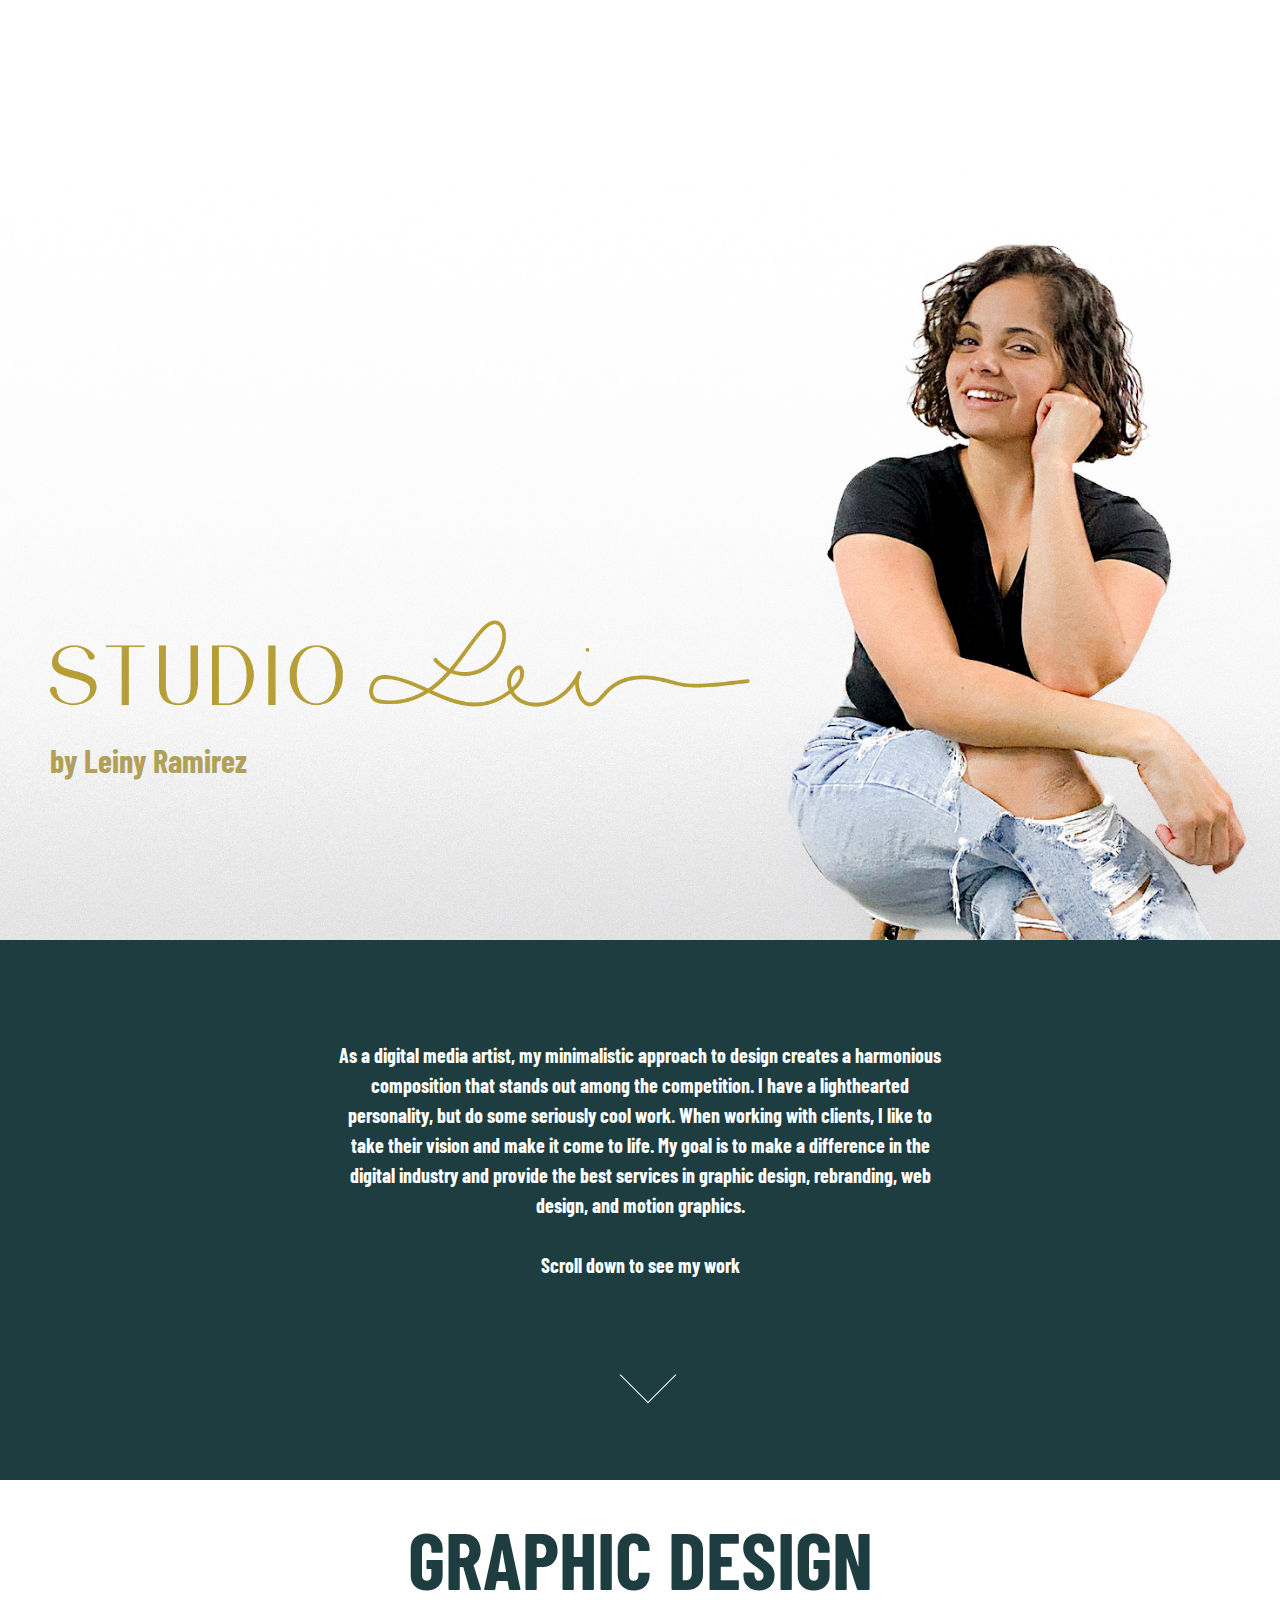
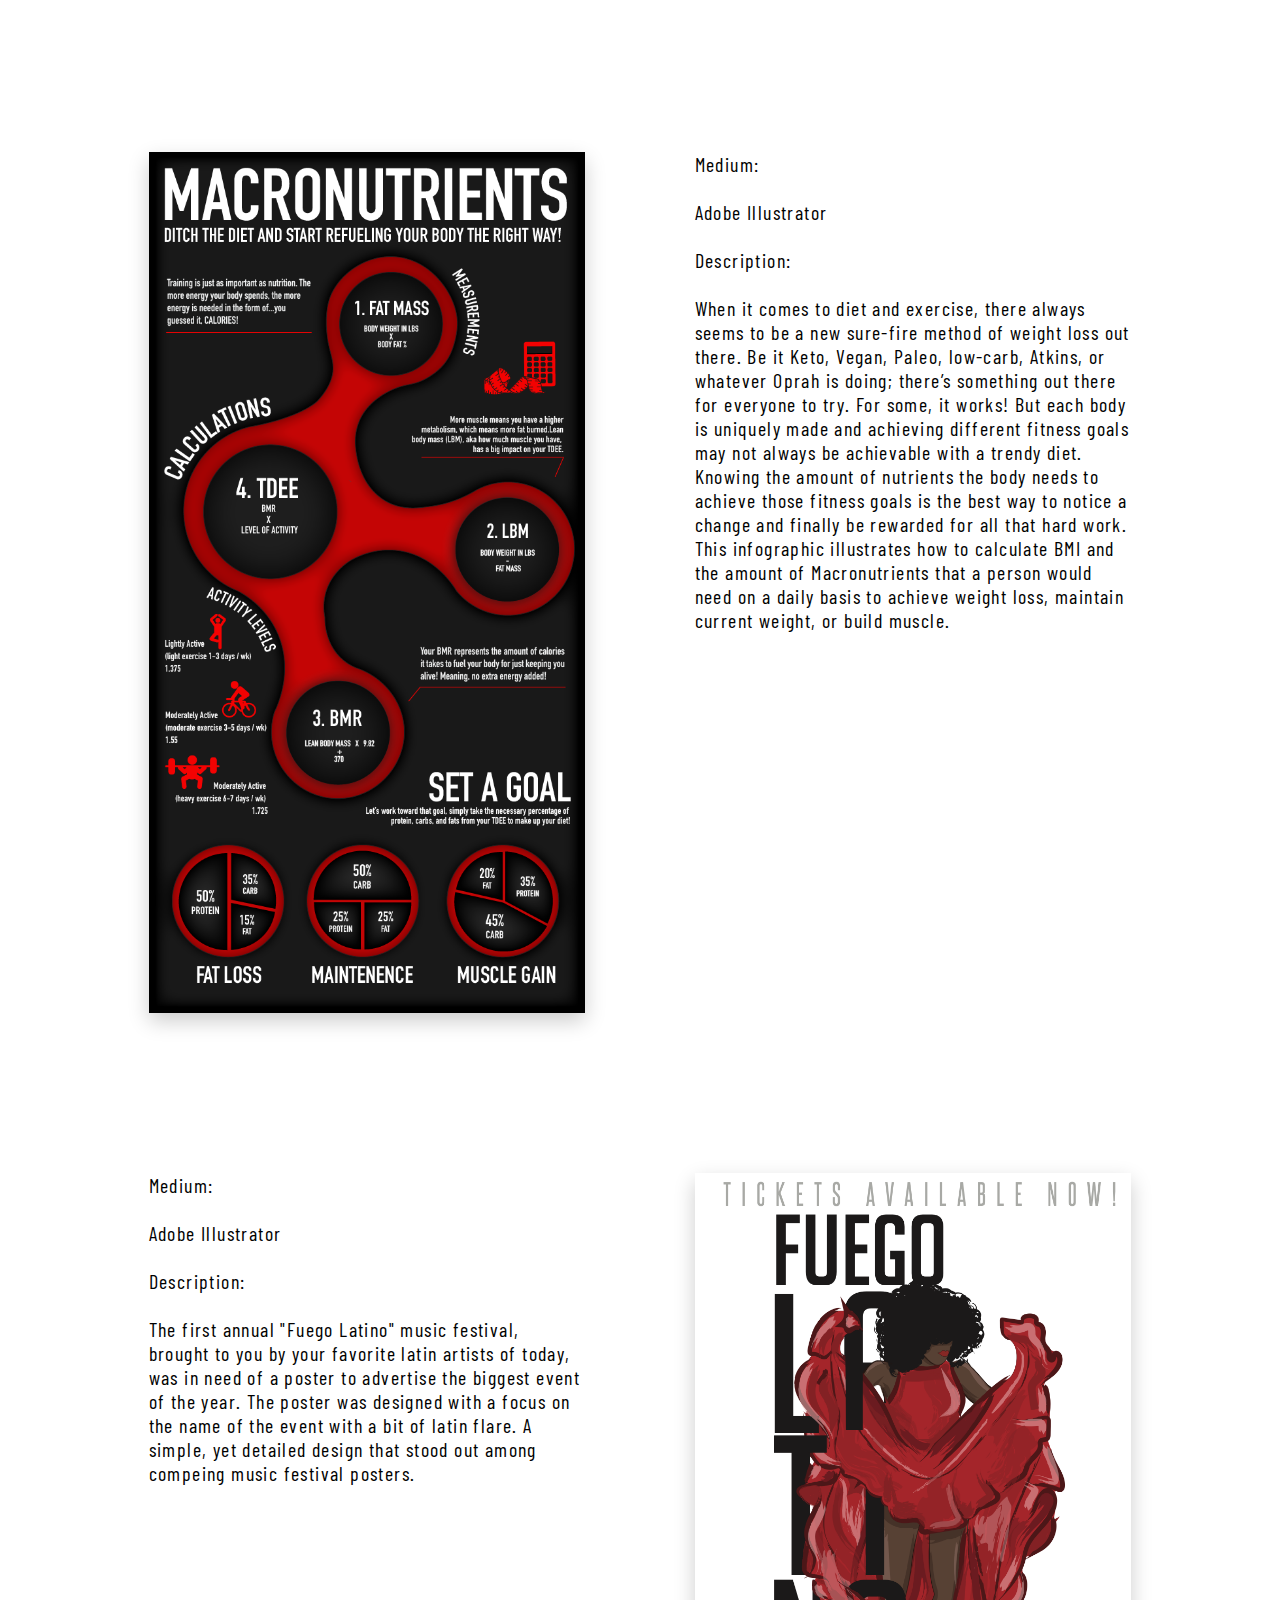
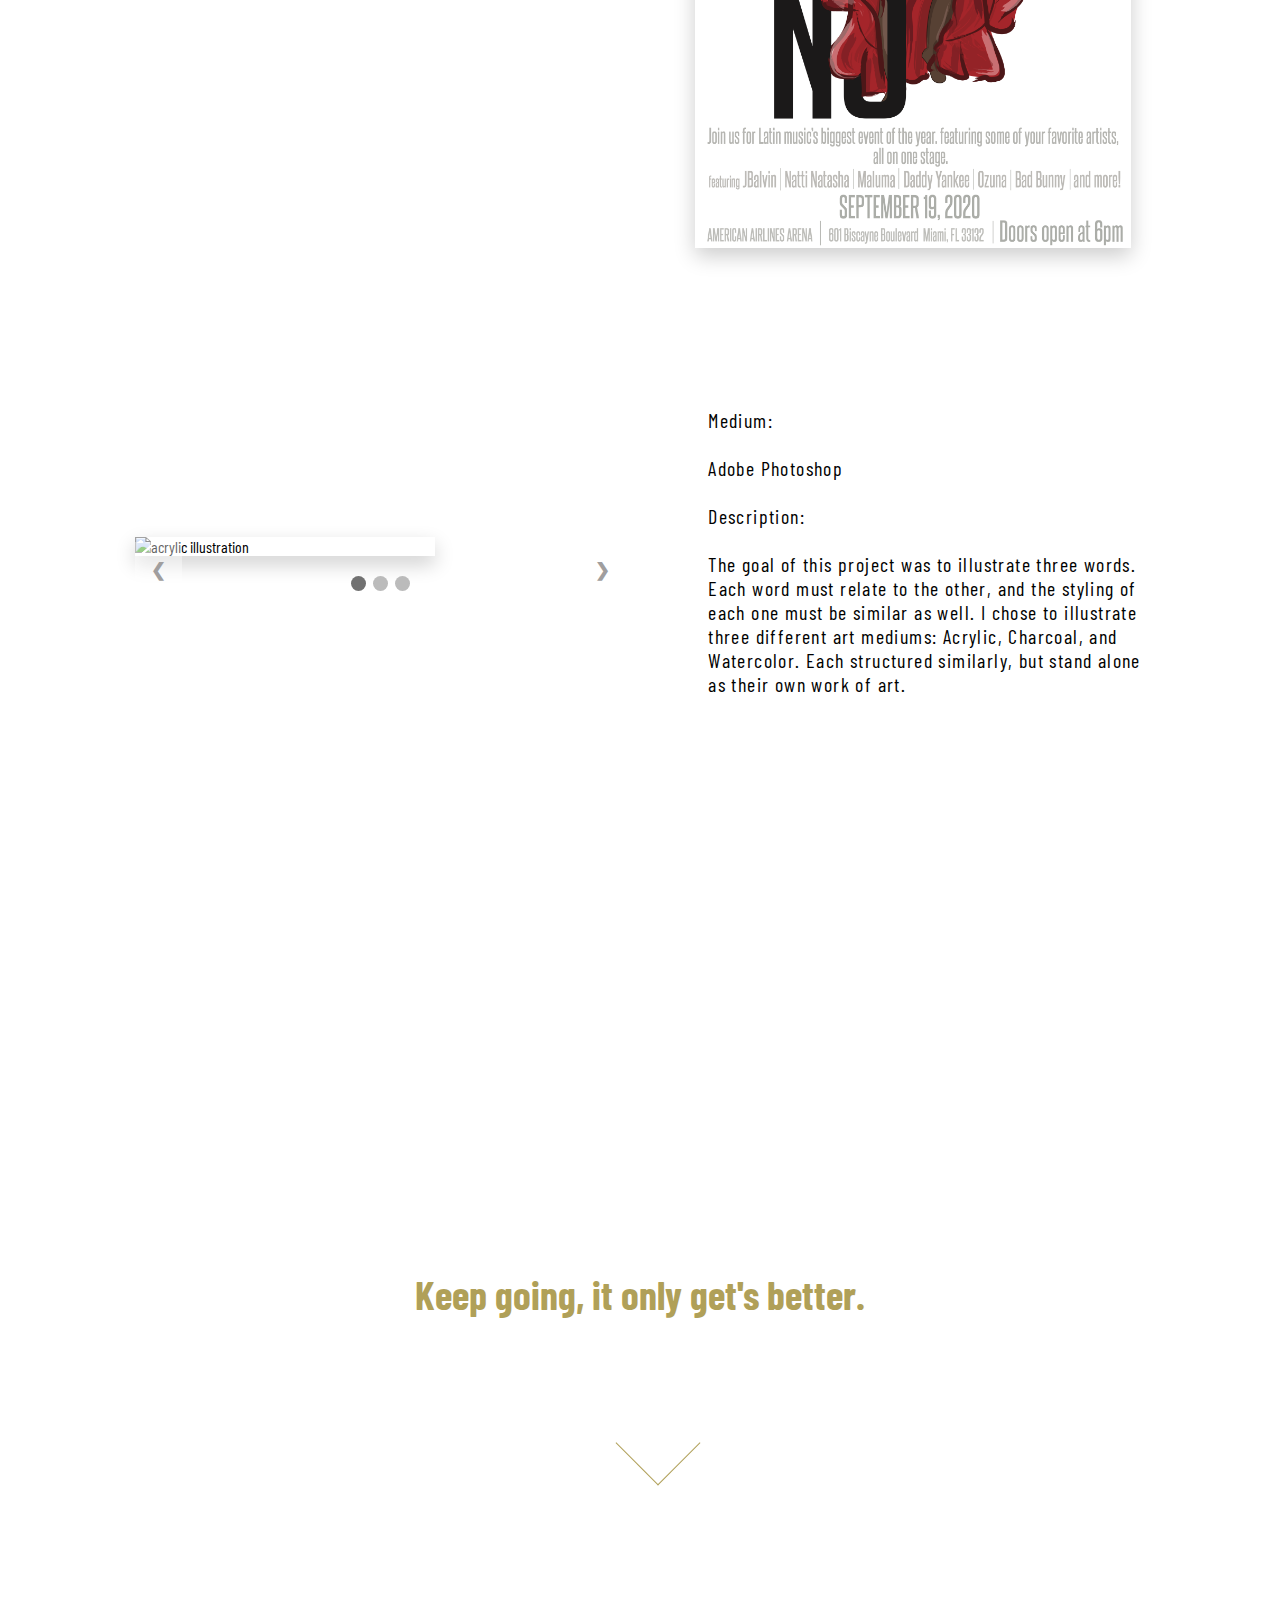
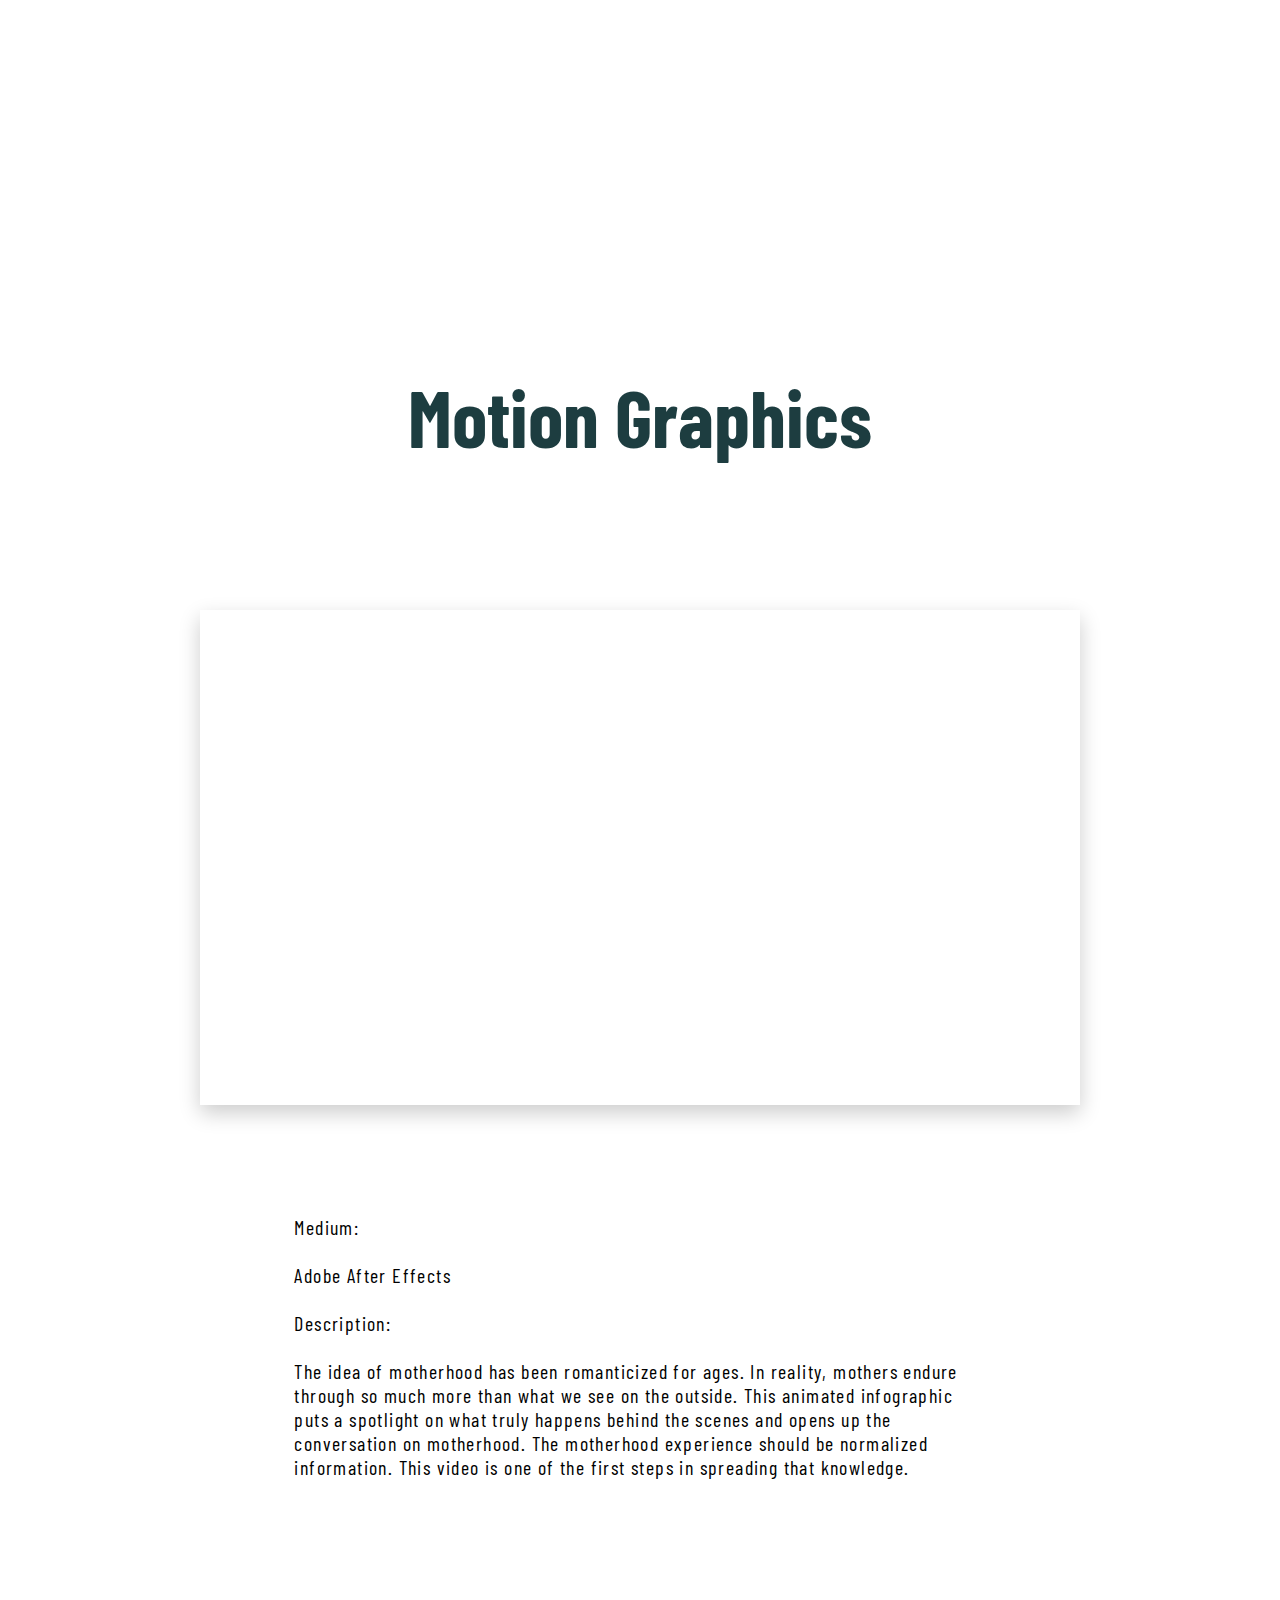
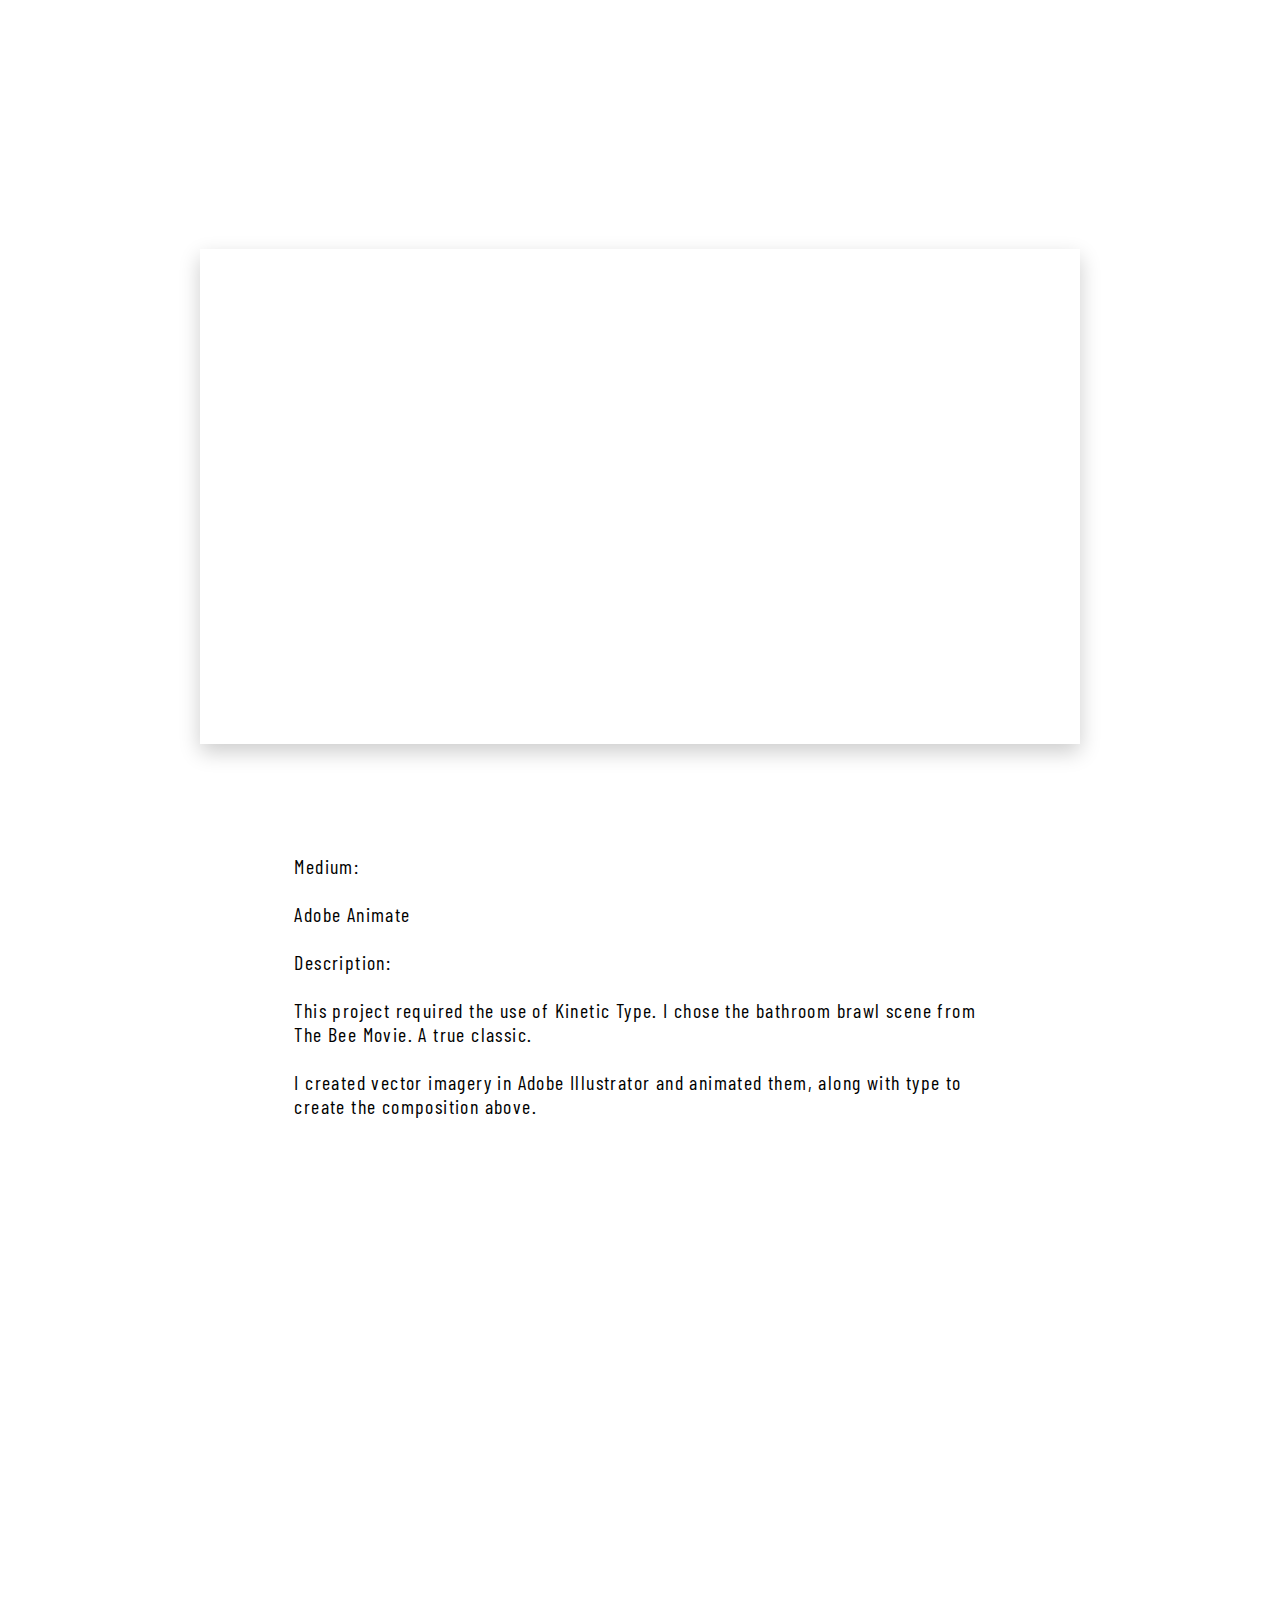
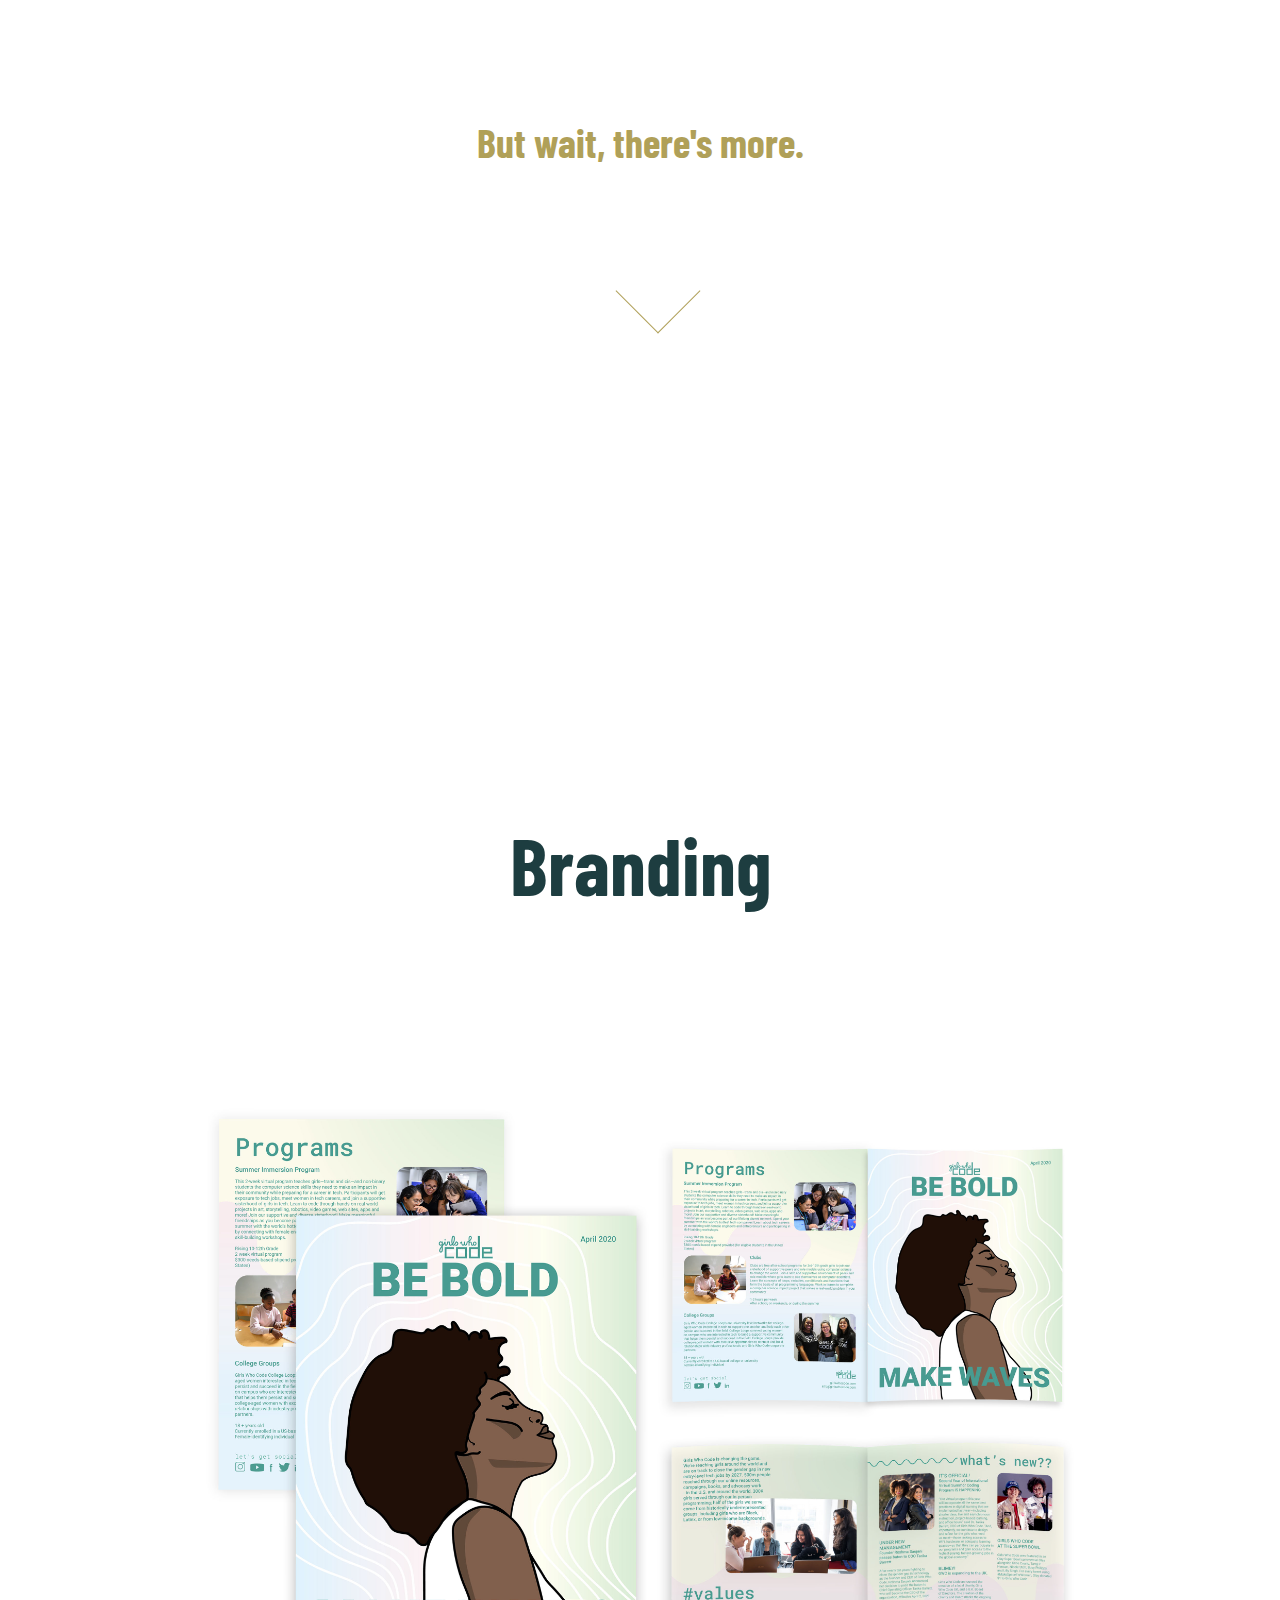
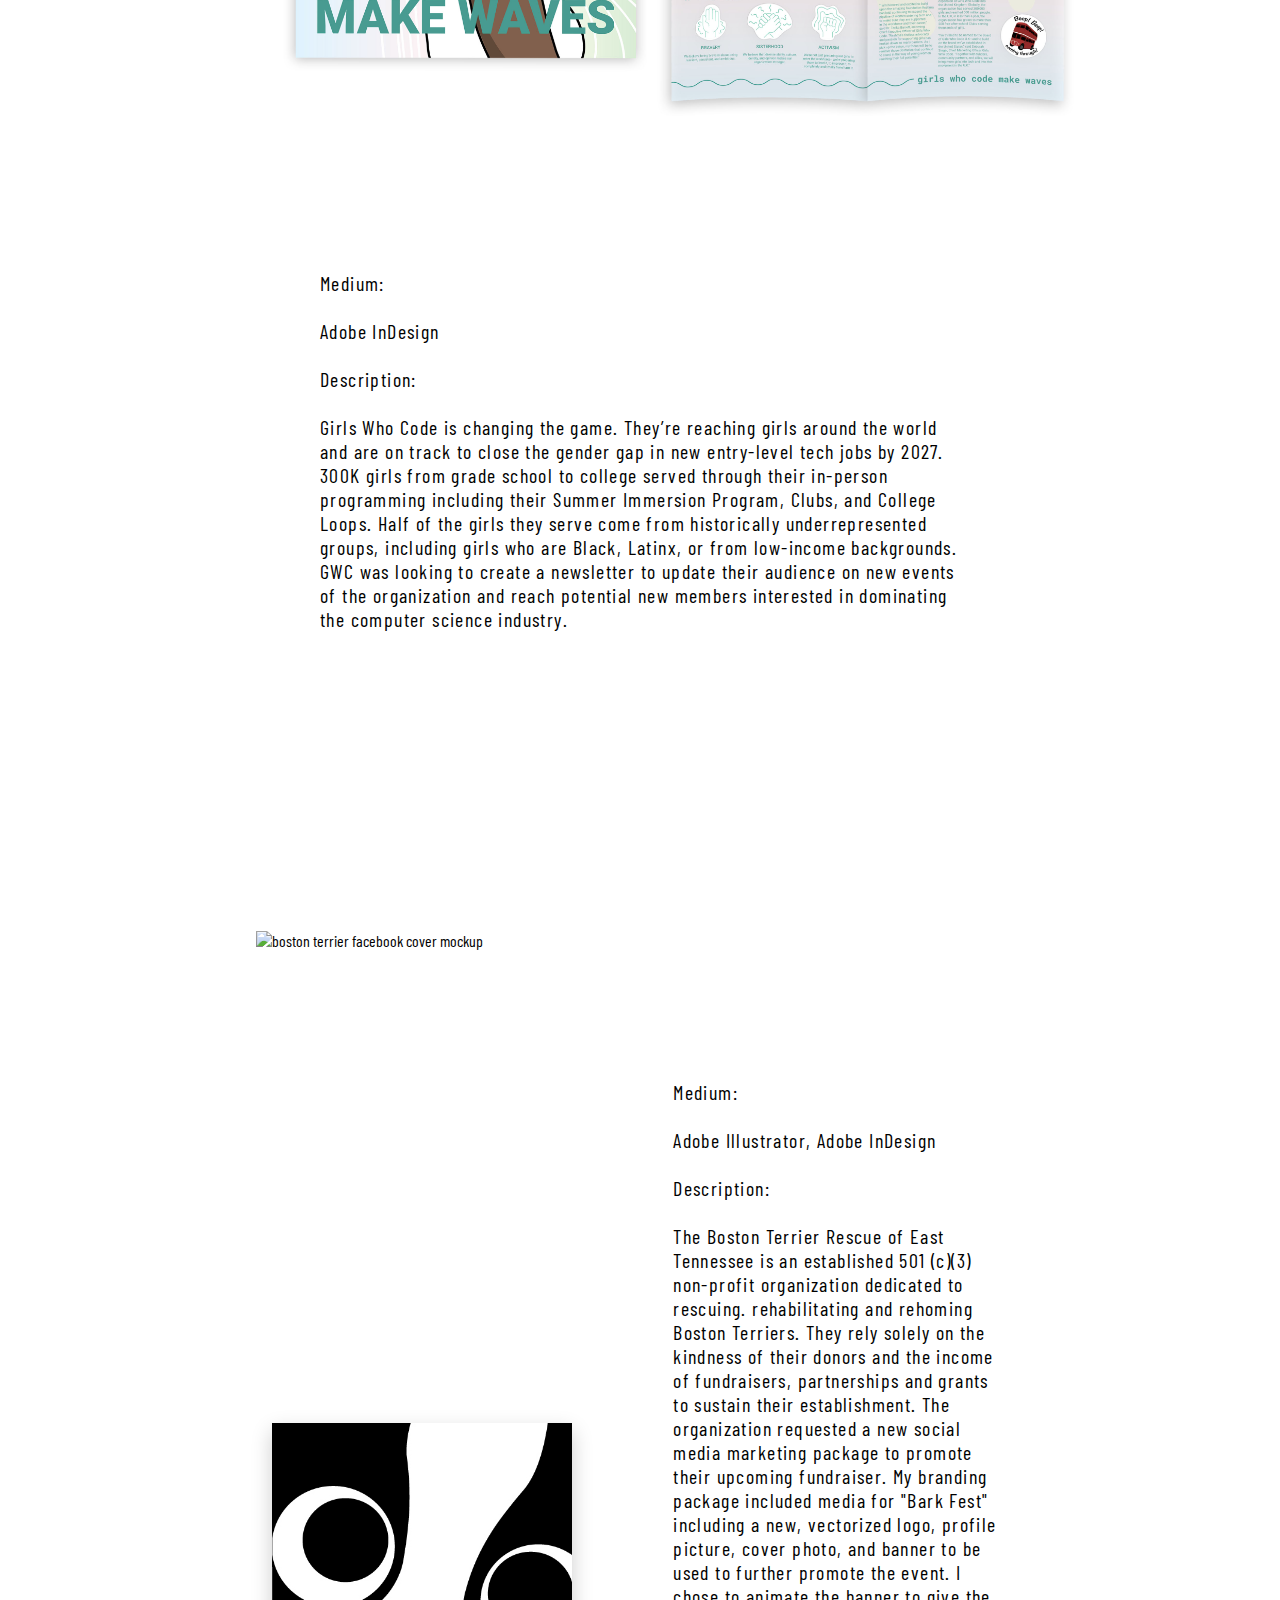
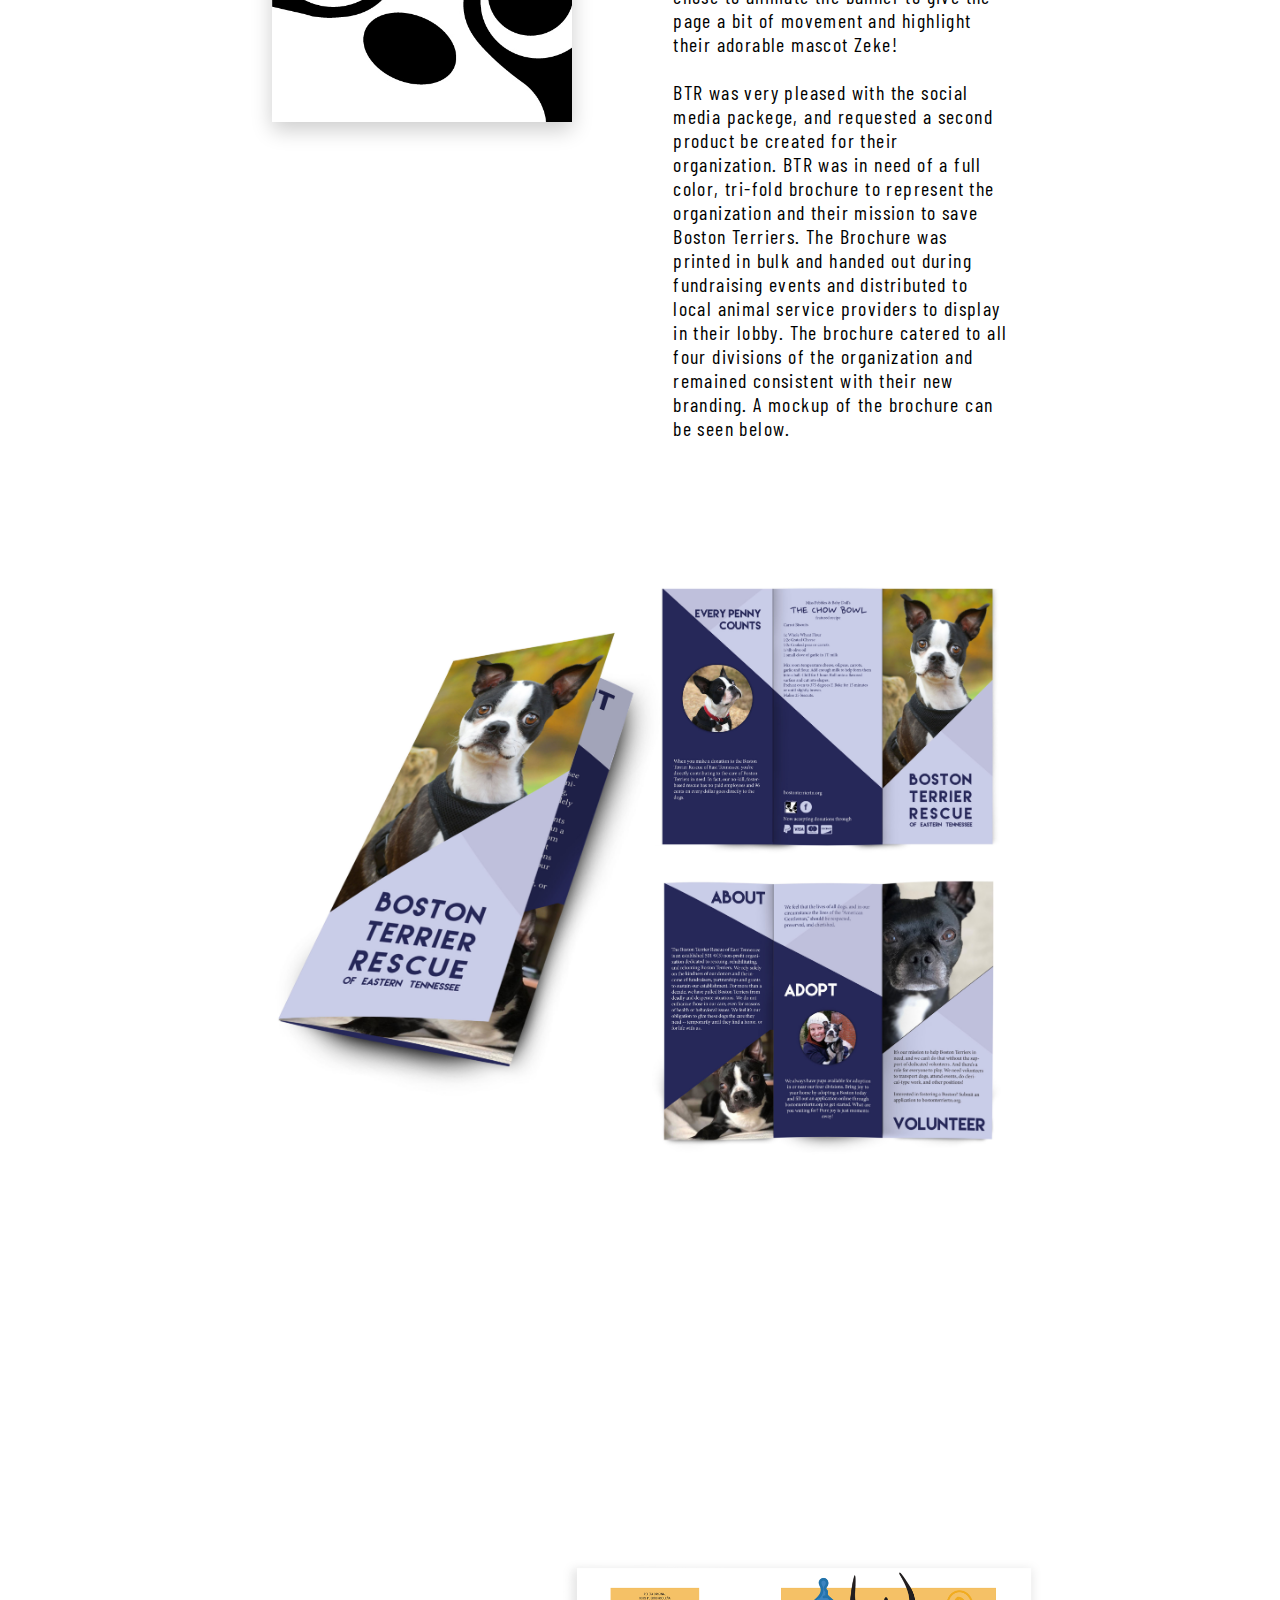
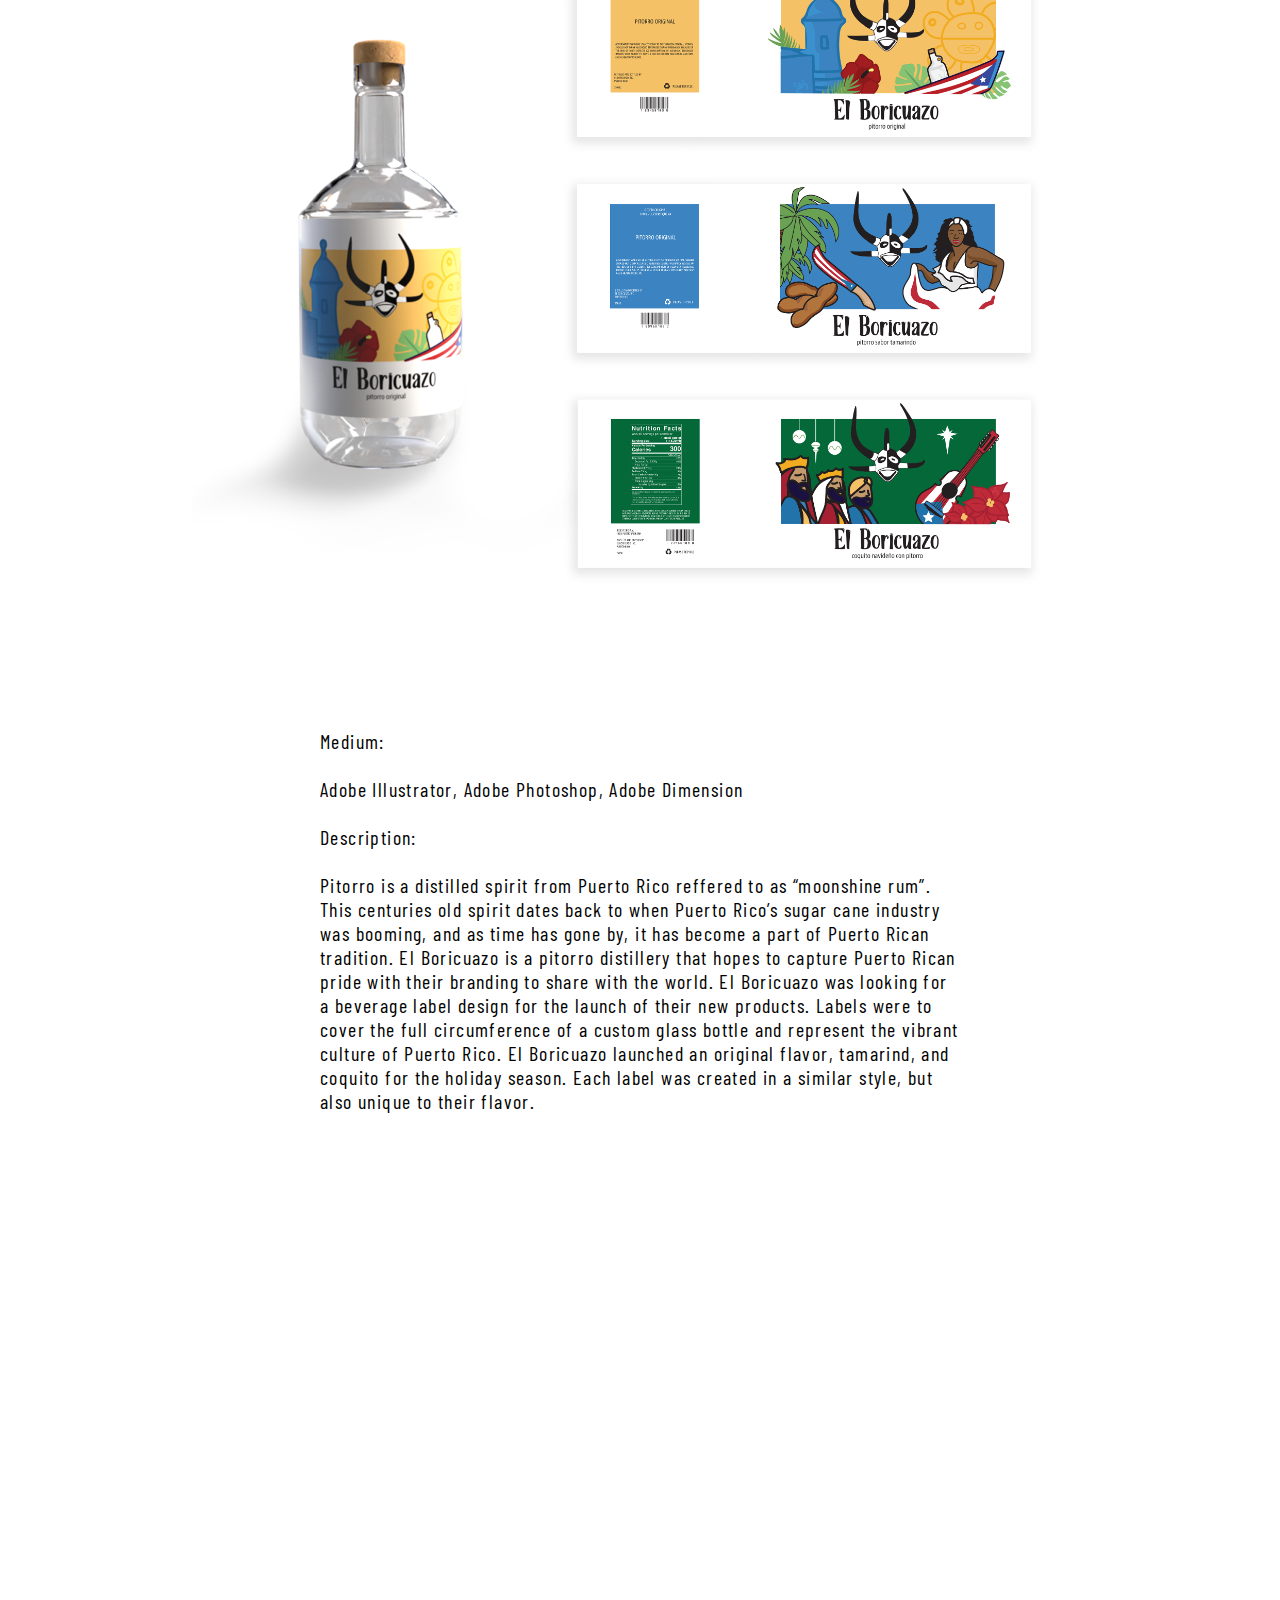
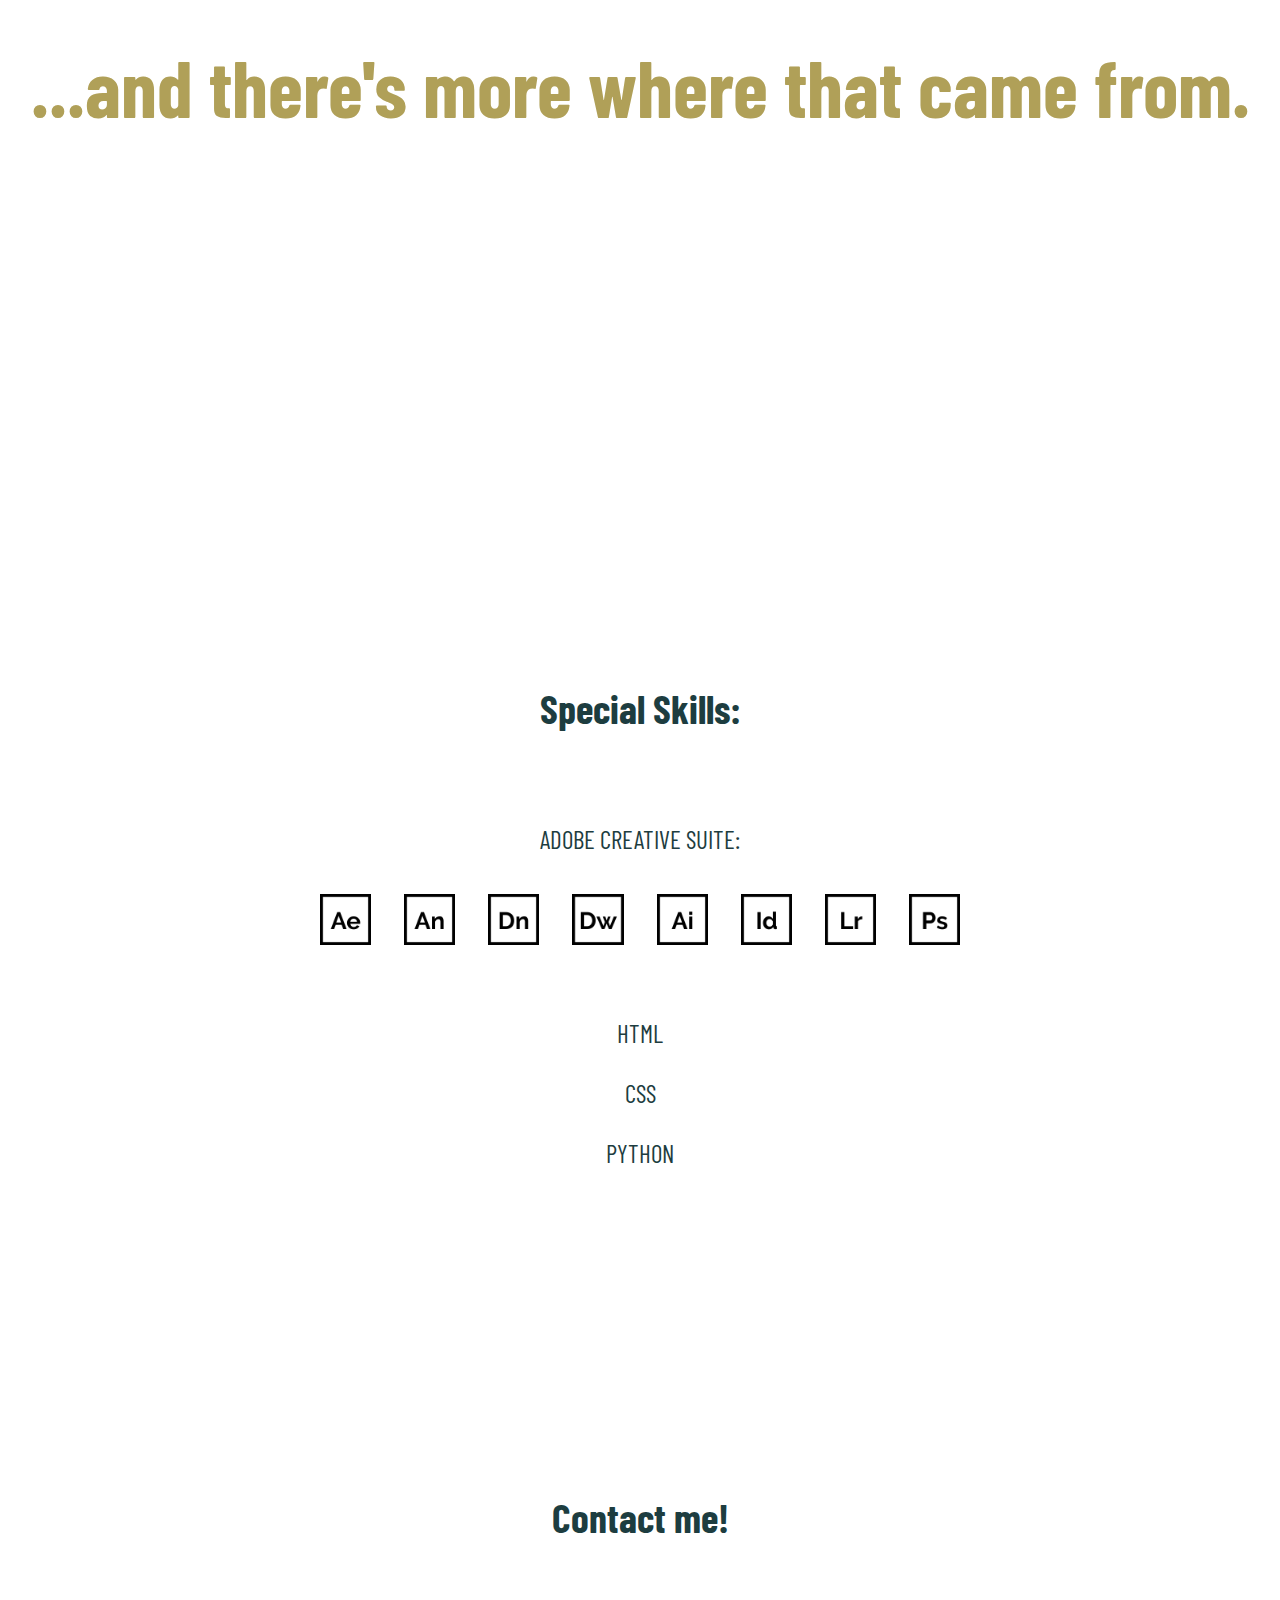
==== commit fe4cd143: "Update index.html" ====
--- a/index.html
+++ b/index.html
@@ -266,6 +266,10 @@
     <br>
     <br>PYTHON
     </p>
+</div>
+<h5>Contact me!</h5>
+<div class="skills">
+    <p><a href="mailto:leiny.j.ramirez@gmail.com">Email</a></p>
 </div>
 <div class="footer">
     <img src="images/studio-lei-white@4x.png" alt="studio lei logo white">
--- a/css/styles.css
+++ b/css/styles.css
@@ -34,7 +34,7 @@
   padding: 25px 0;
 }
 .hero {
-  background-image: url('../digital-portfolio/images/hjk-2.jpg');
+  background-image: url('../images/hjk-2.jpg');
   background-repeat: none;
   background-size: cover;
   background-position-x: center;
--- a/css/styles.css
+++ b/css/styles.css
@@ -34,7 +34,7 @@
   padding: 25px 0;
 }
 .hero {
-  background-image: url('../digital-portfolio/images/hjk-2.jpg');
+  background-image: url('../images/hjk-2.jpg');
   background-repeat: none;
   background-size: cover;
   background-position-x: center;
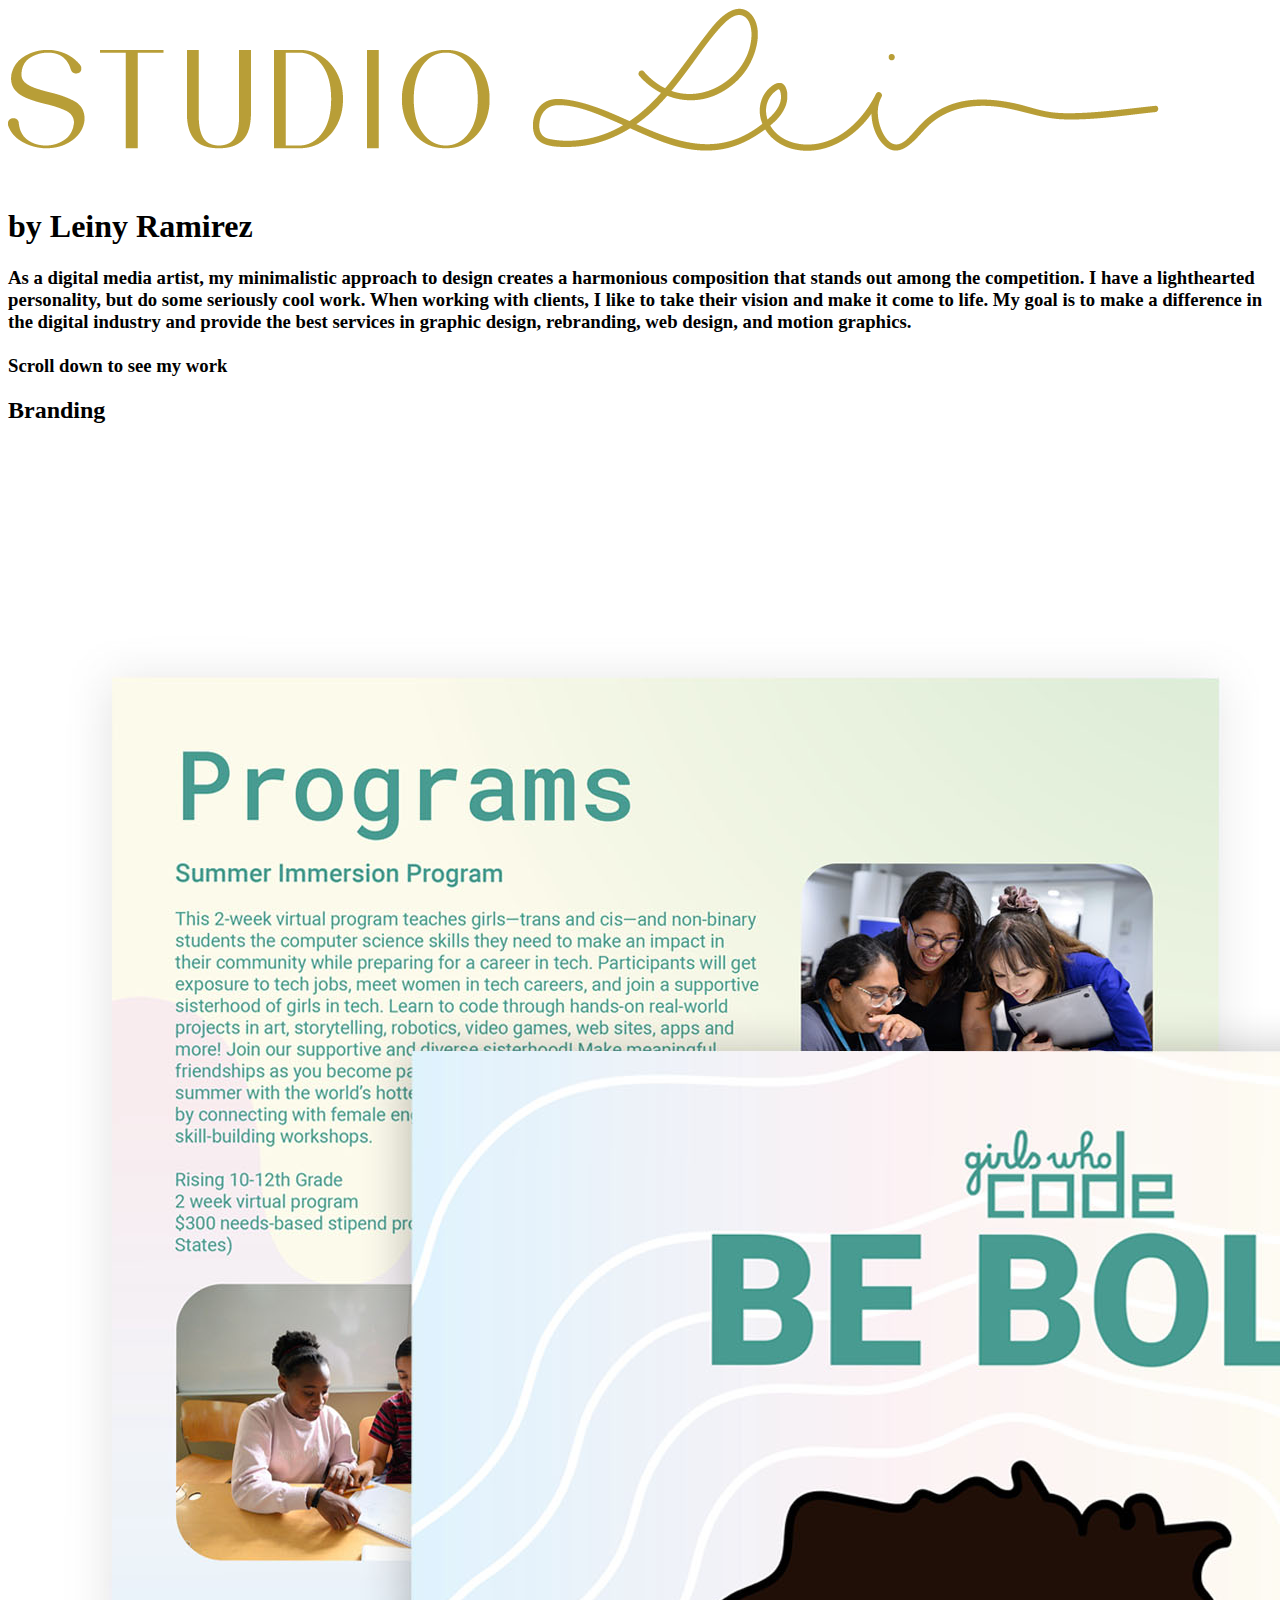
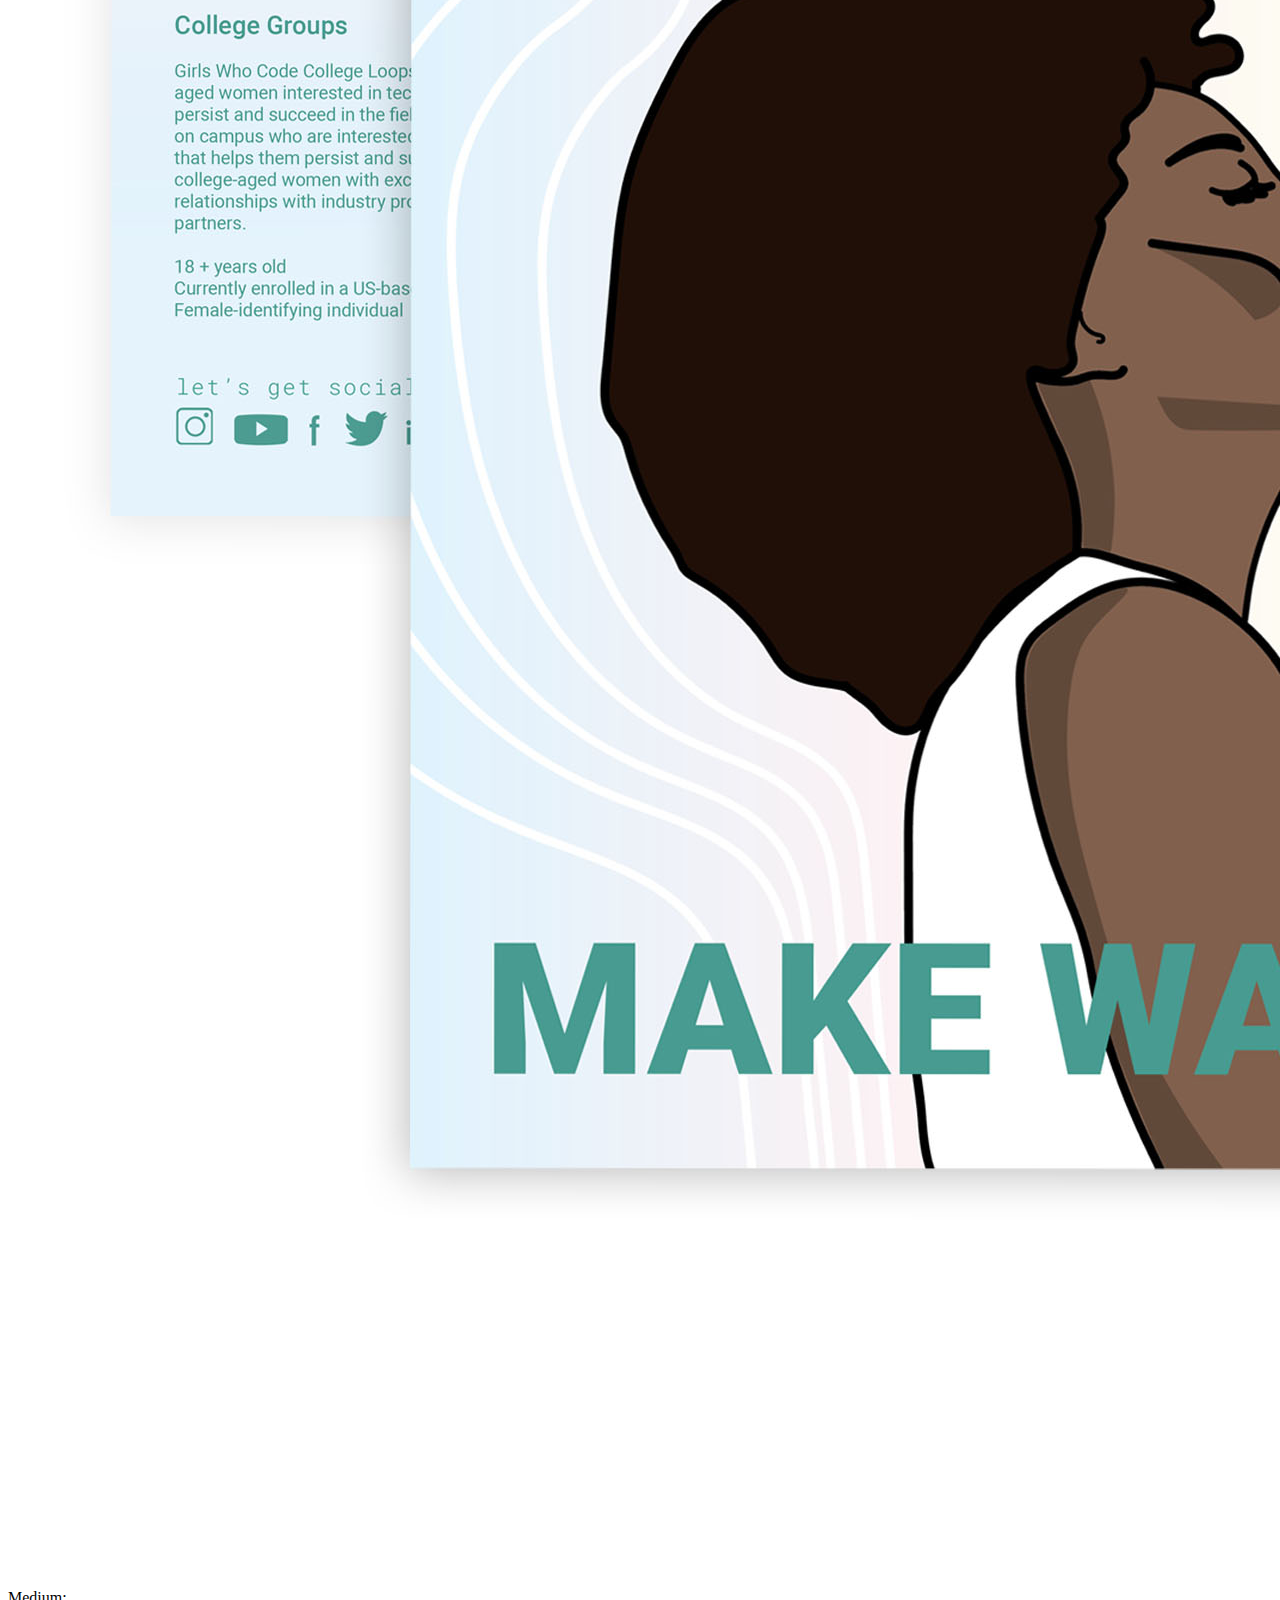
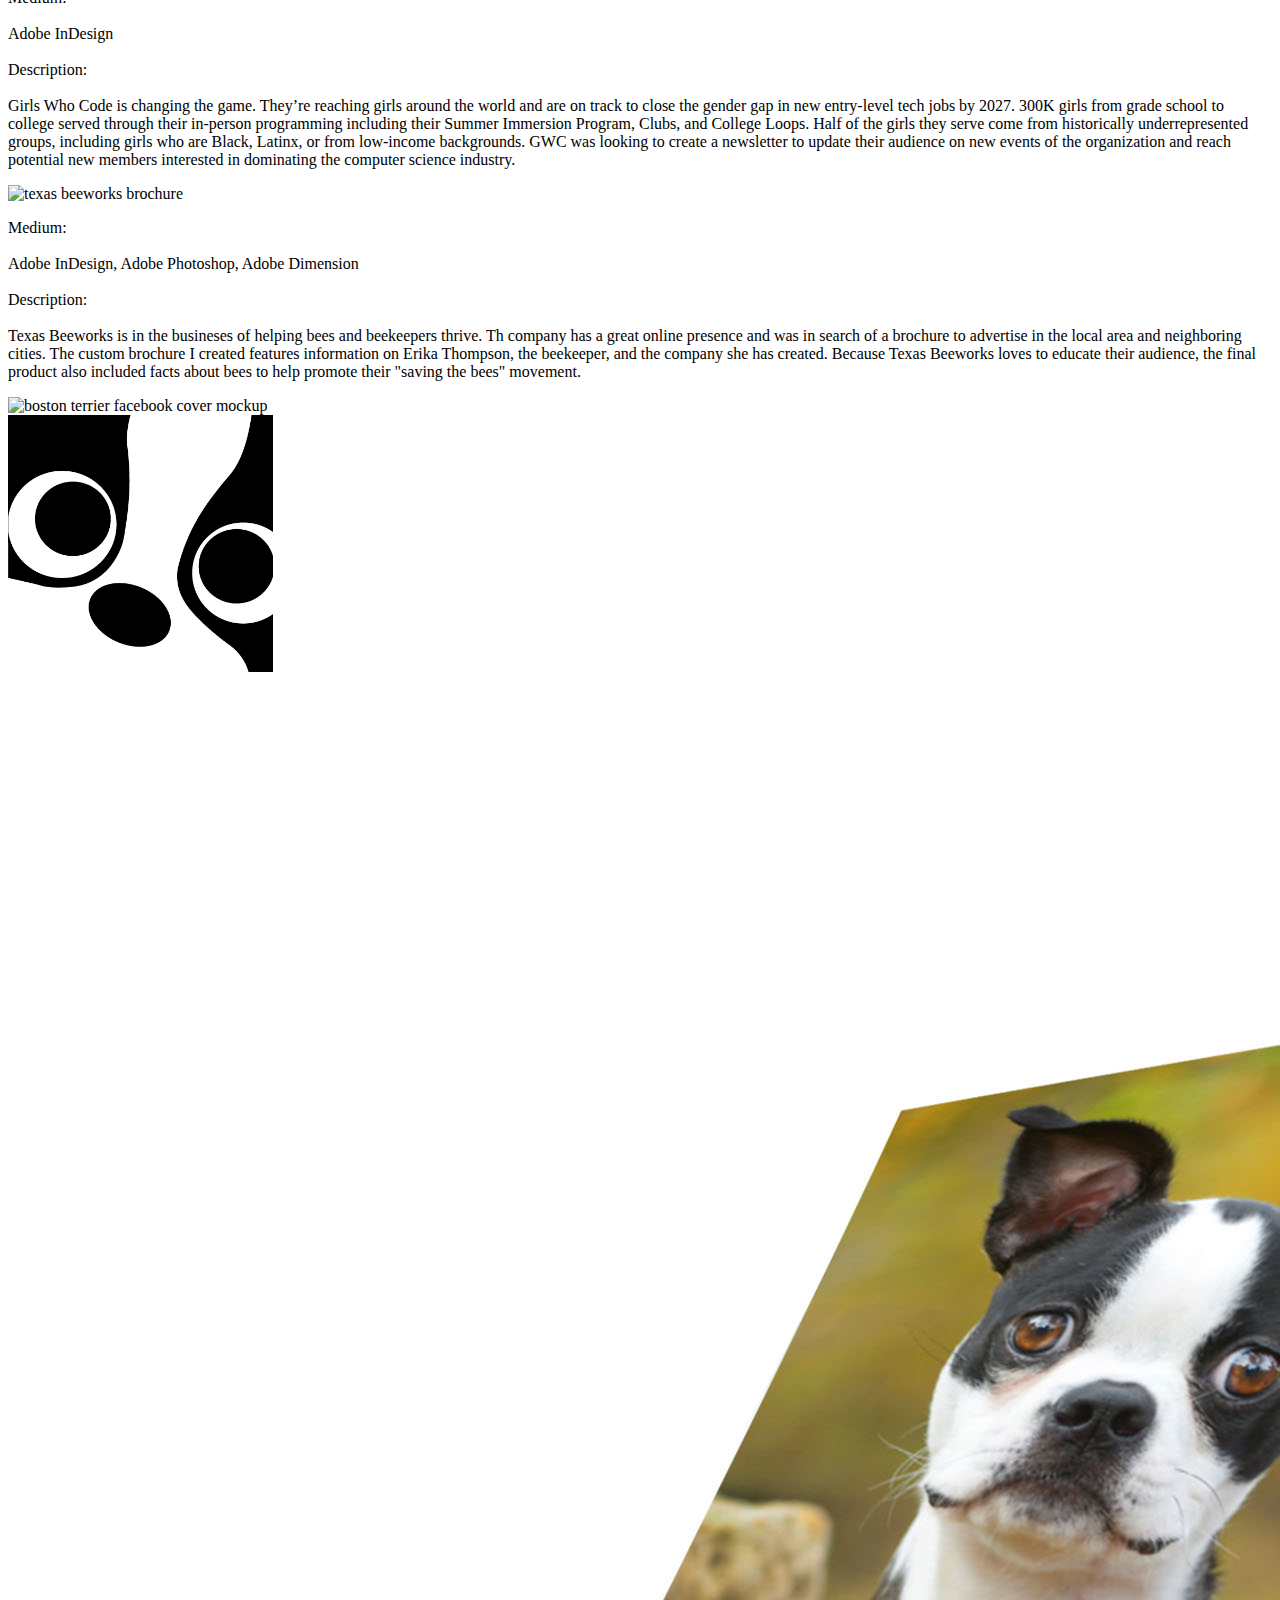
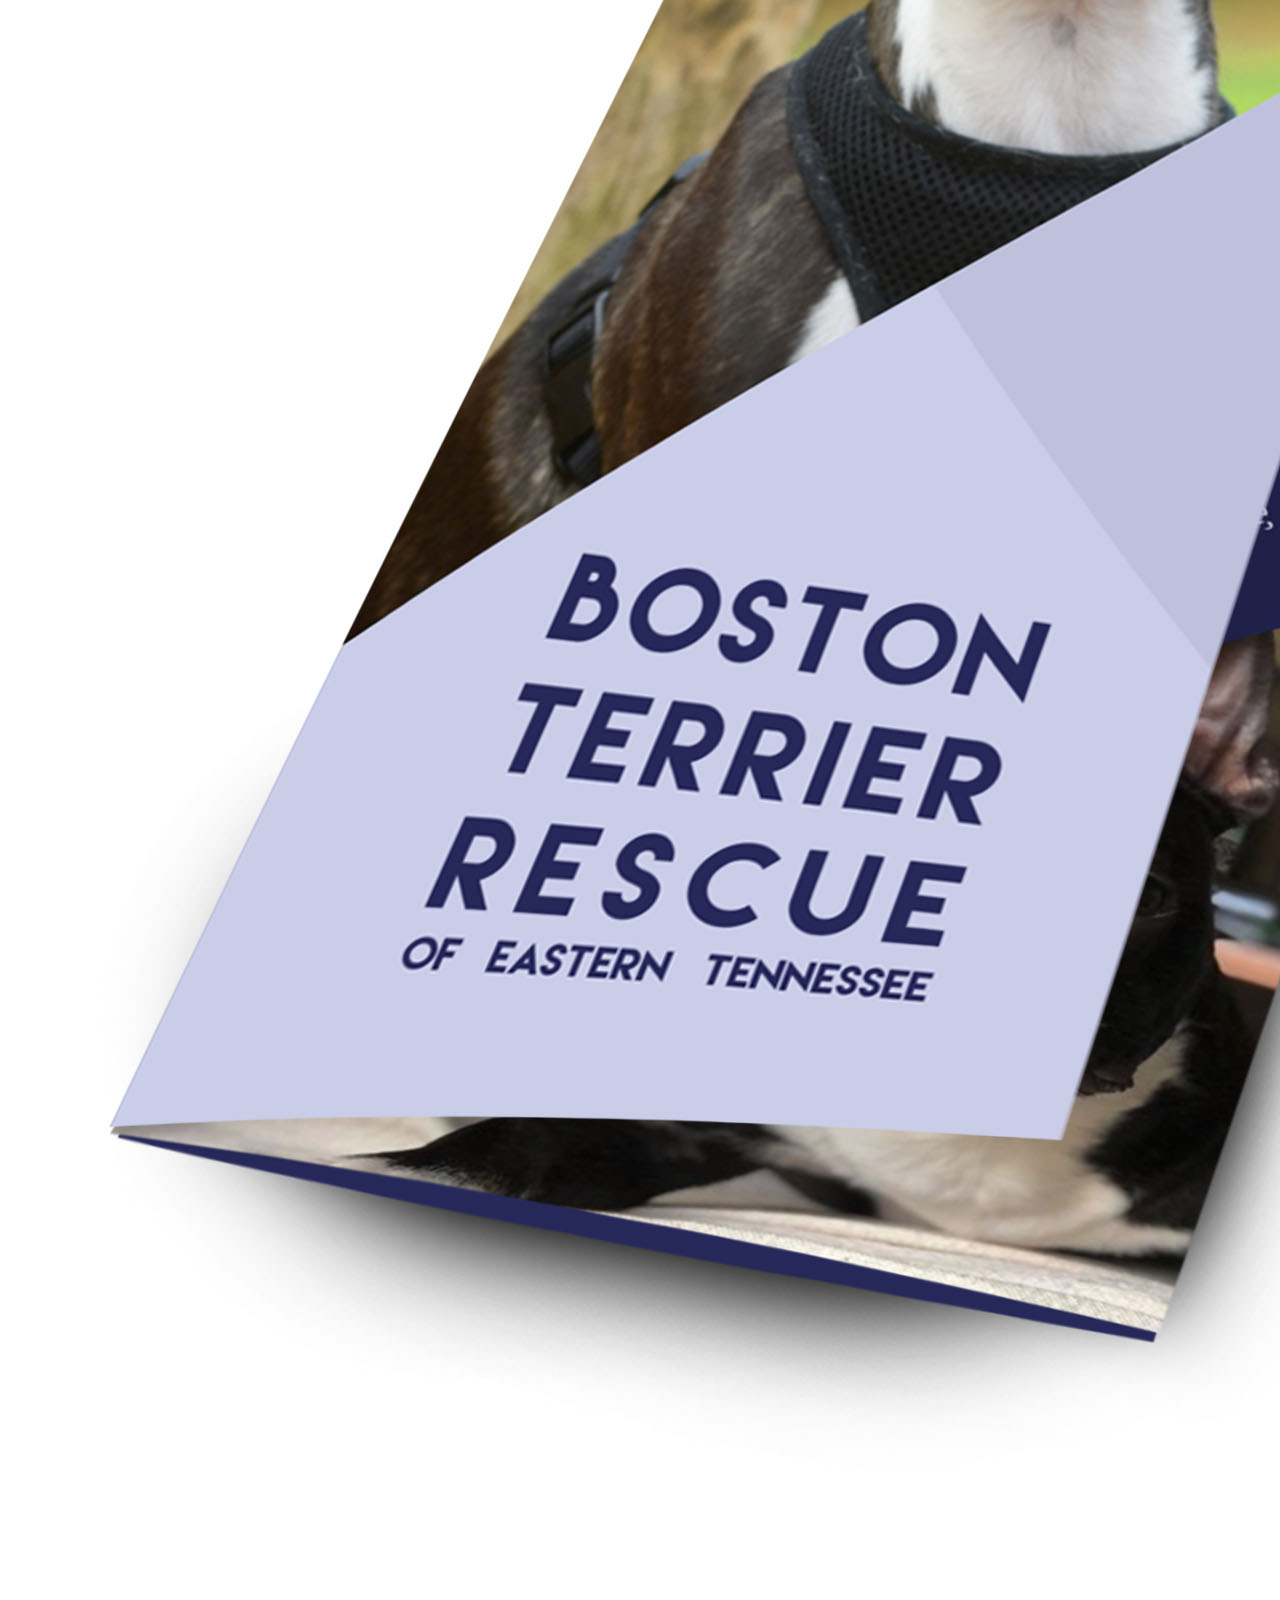
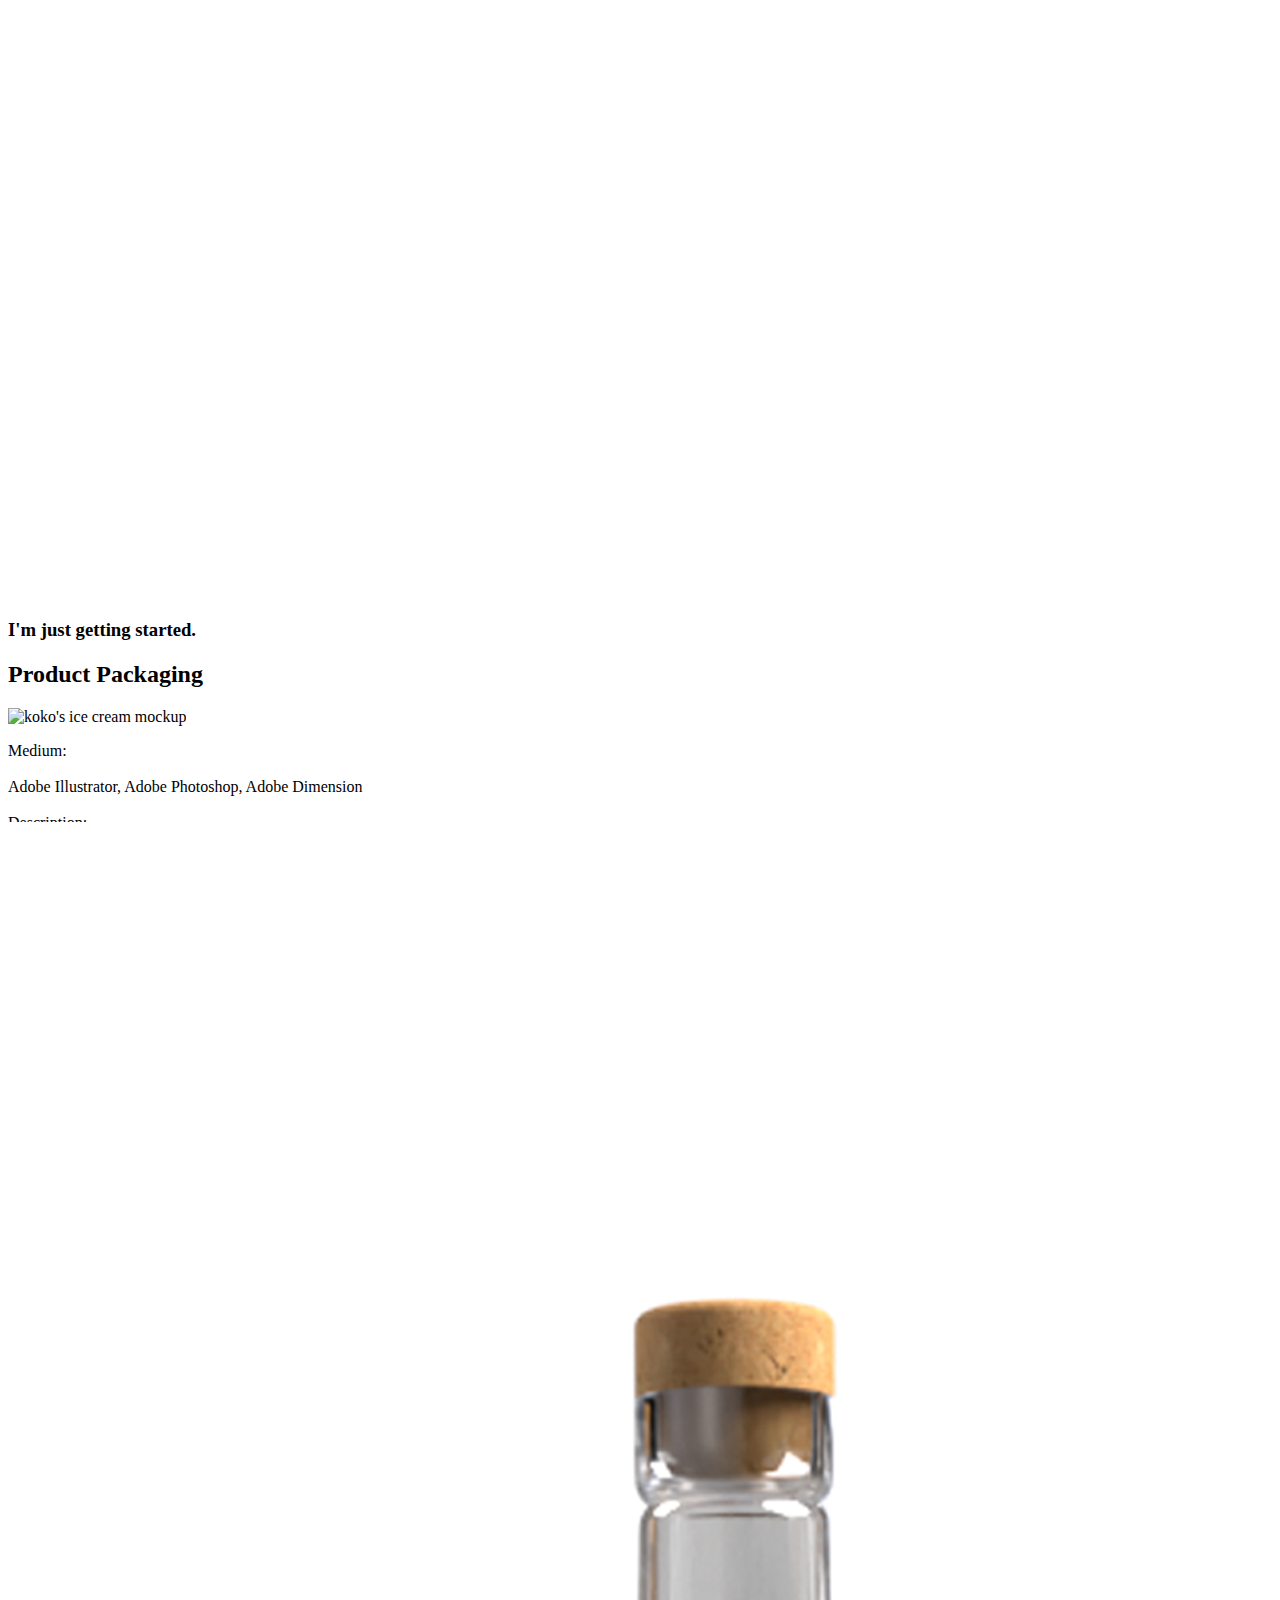
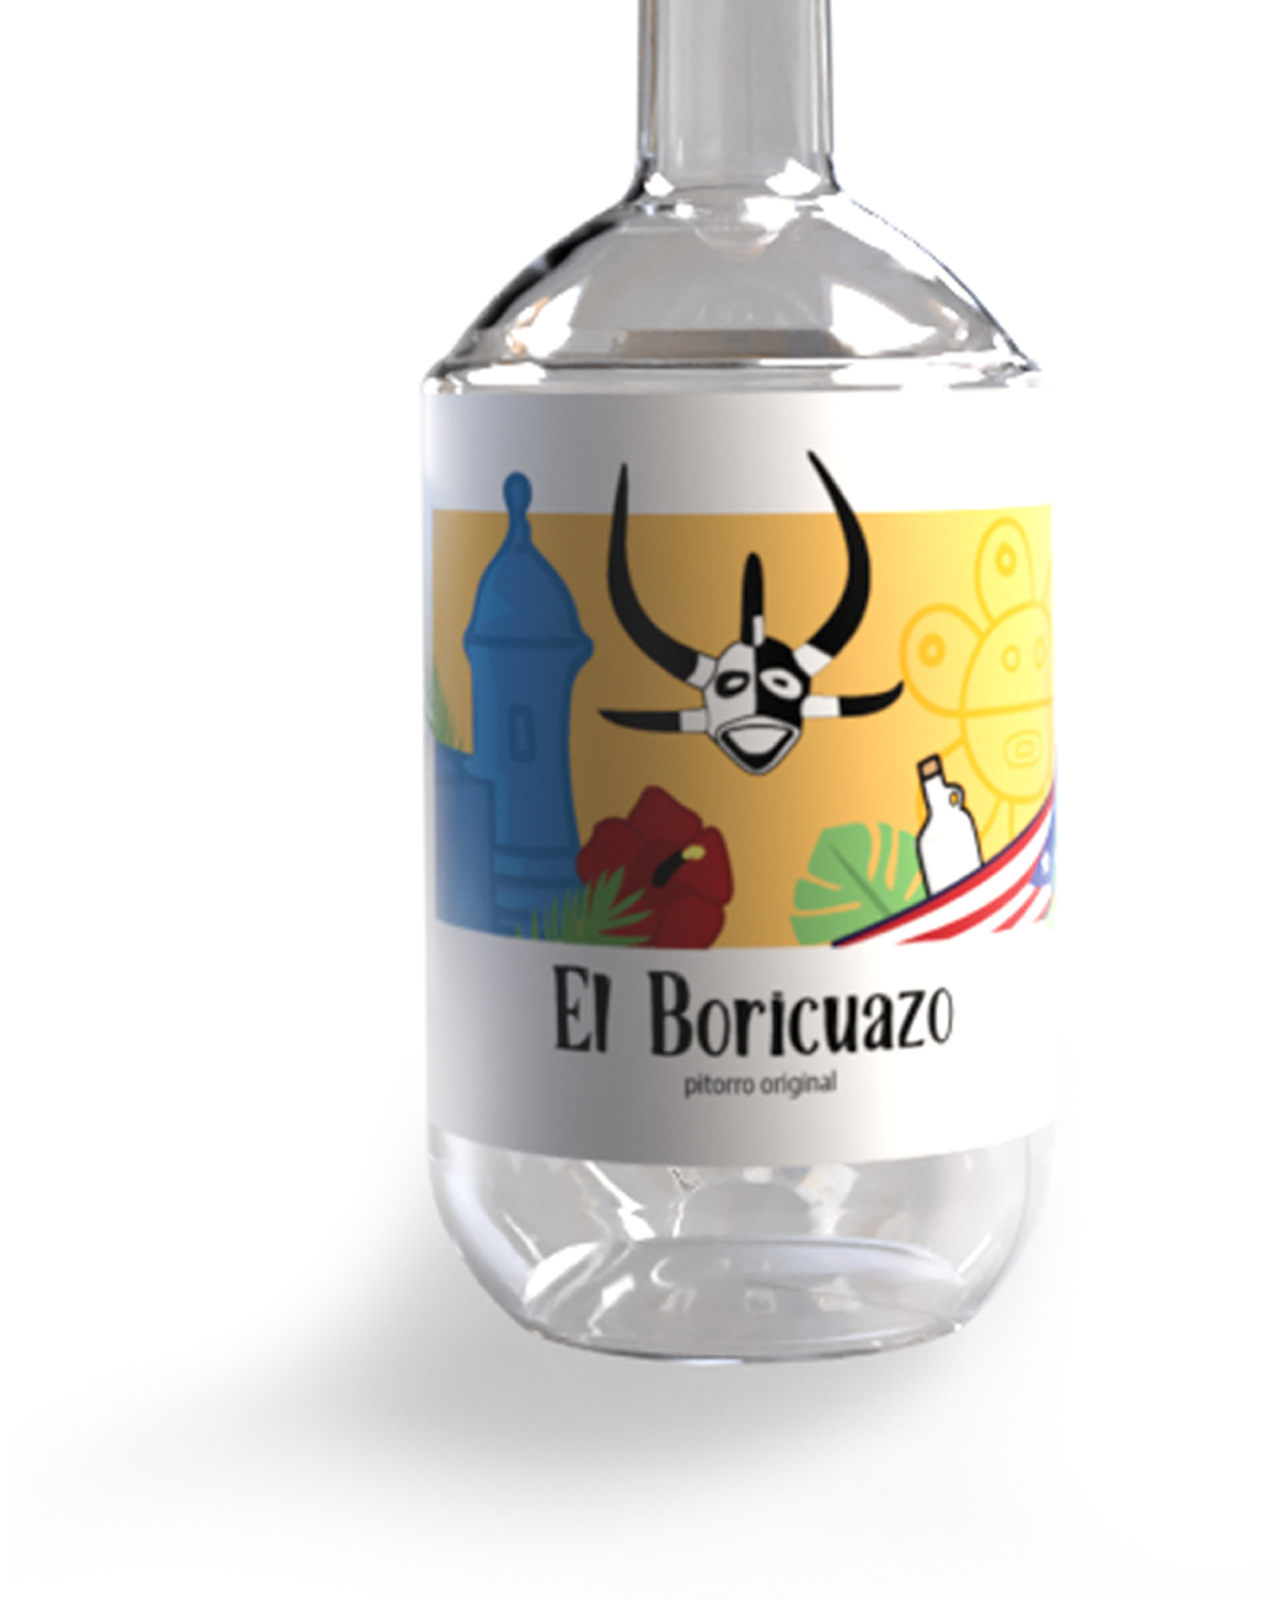
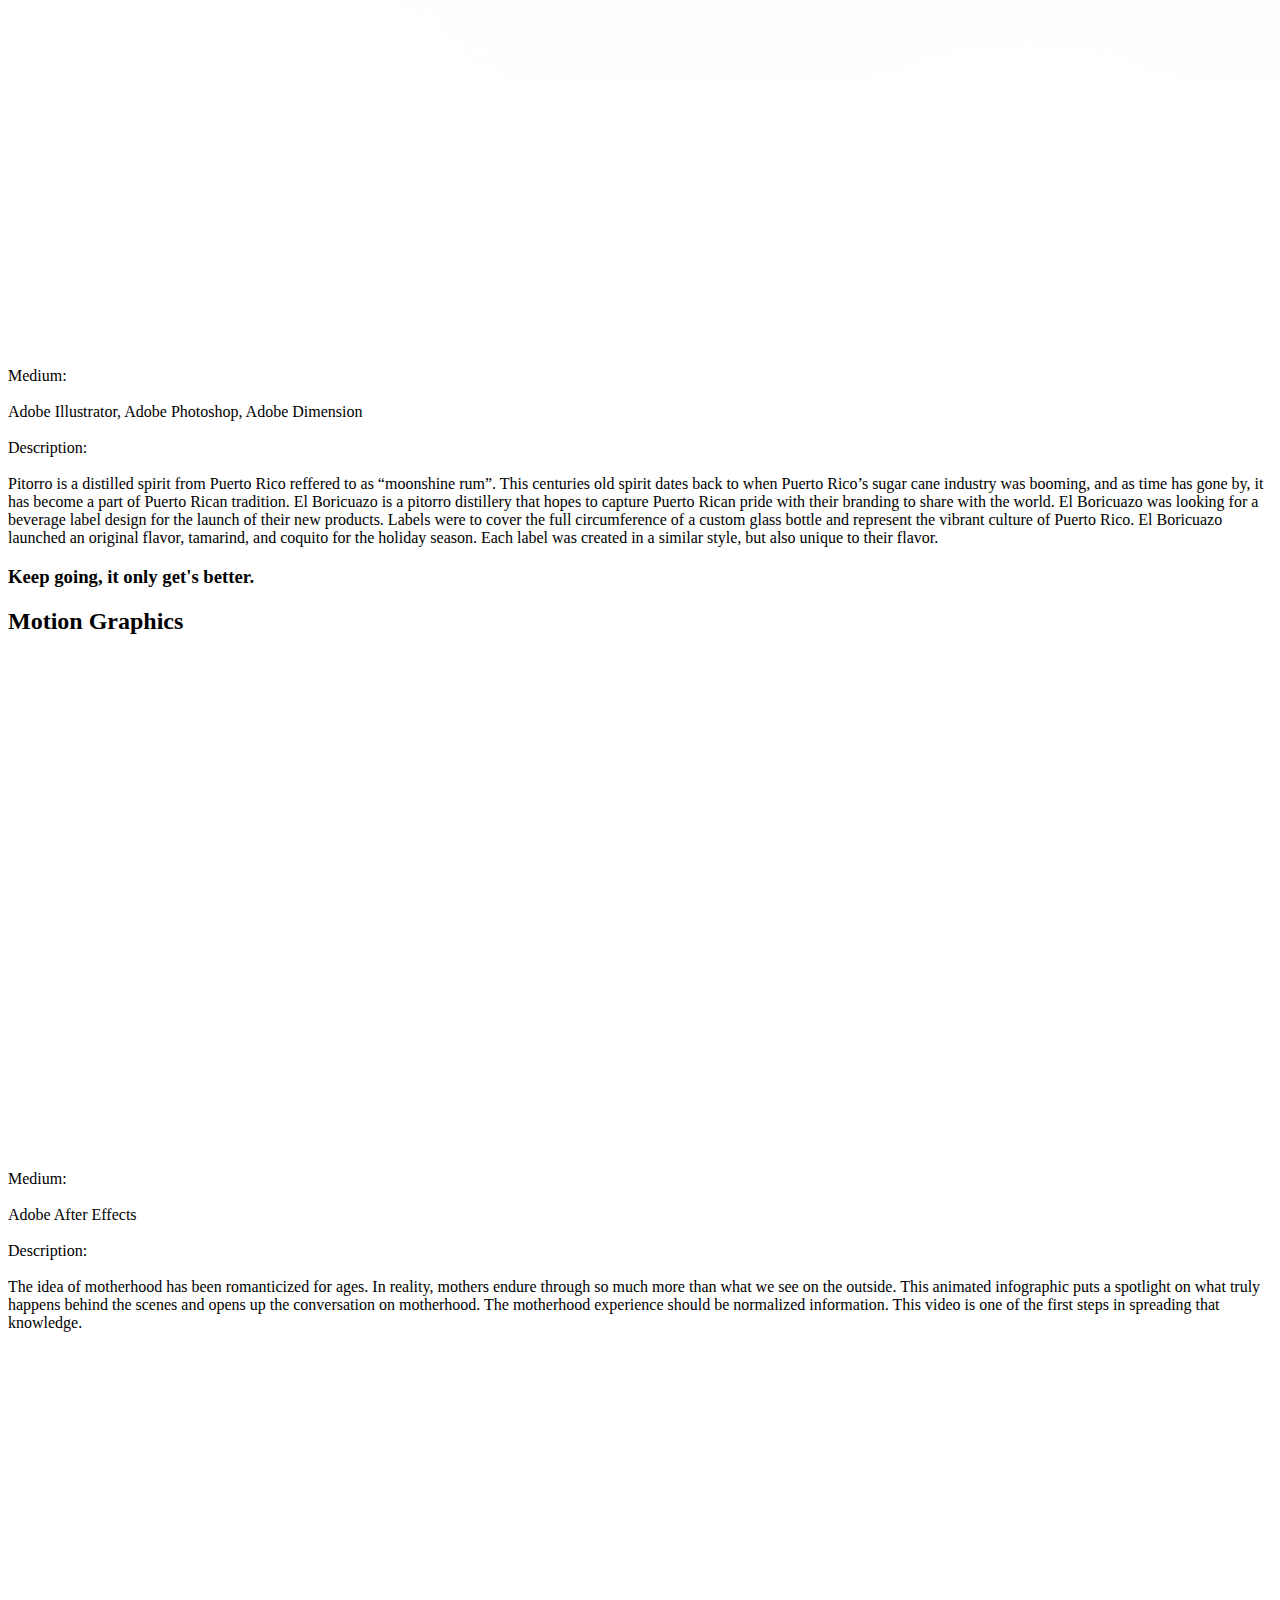
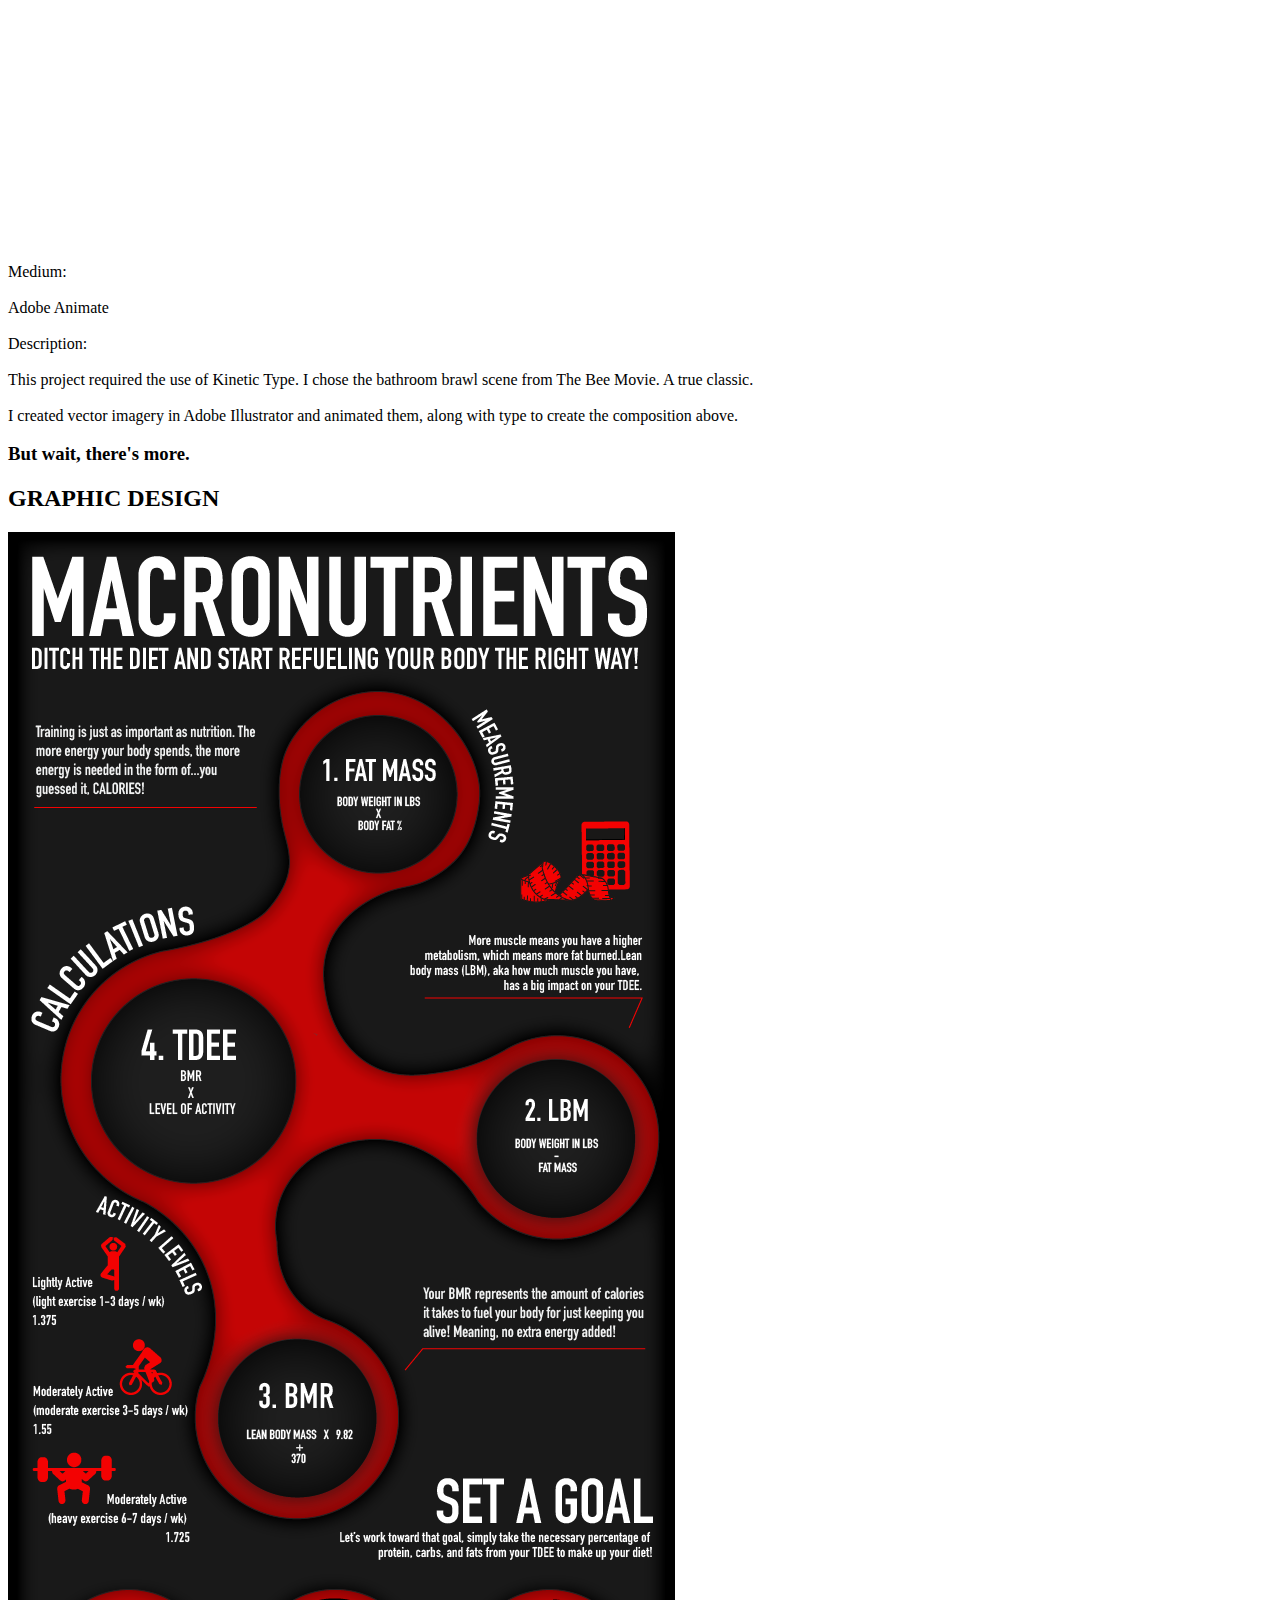
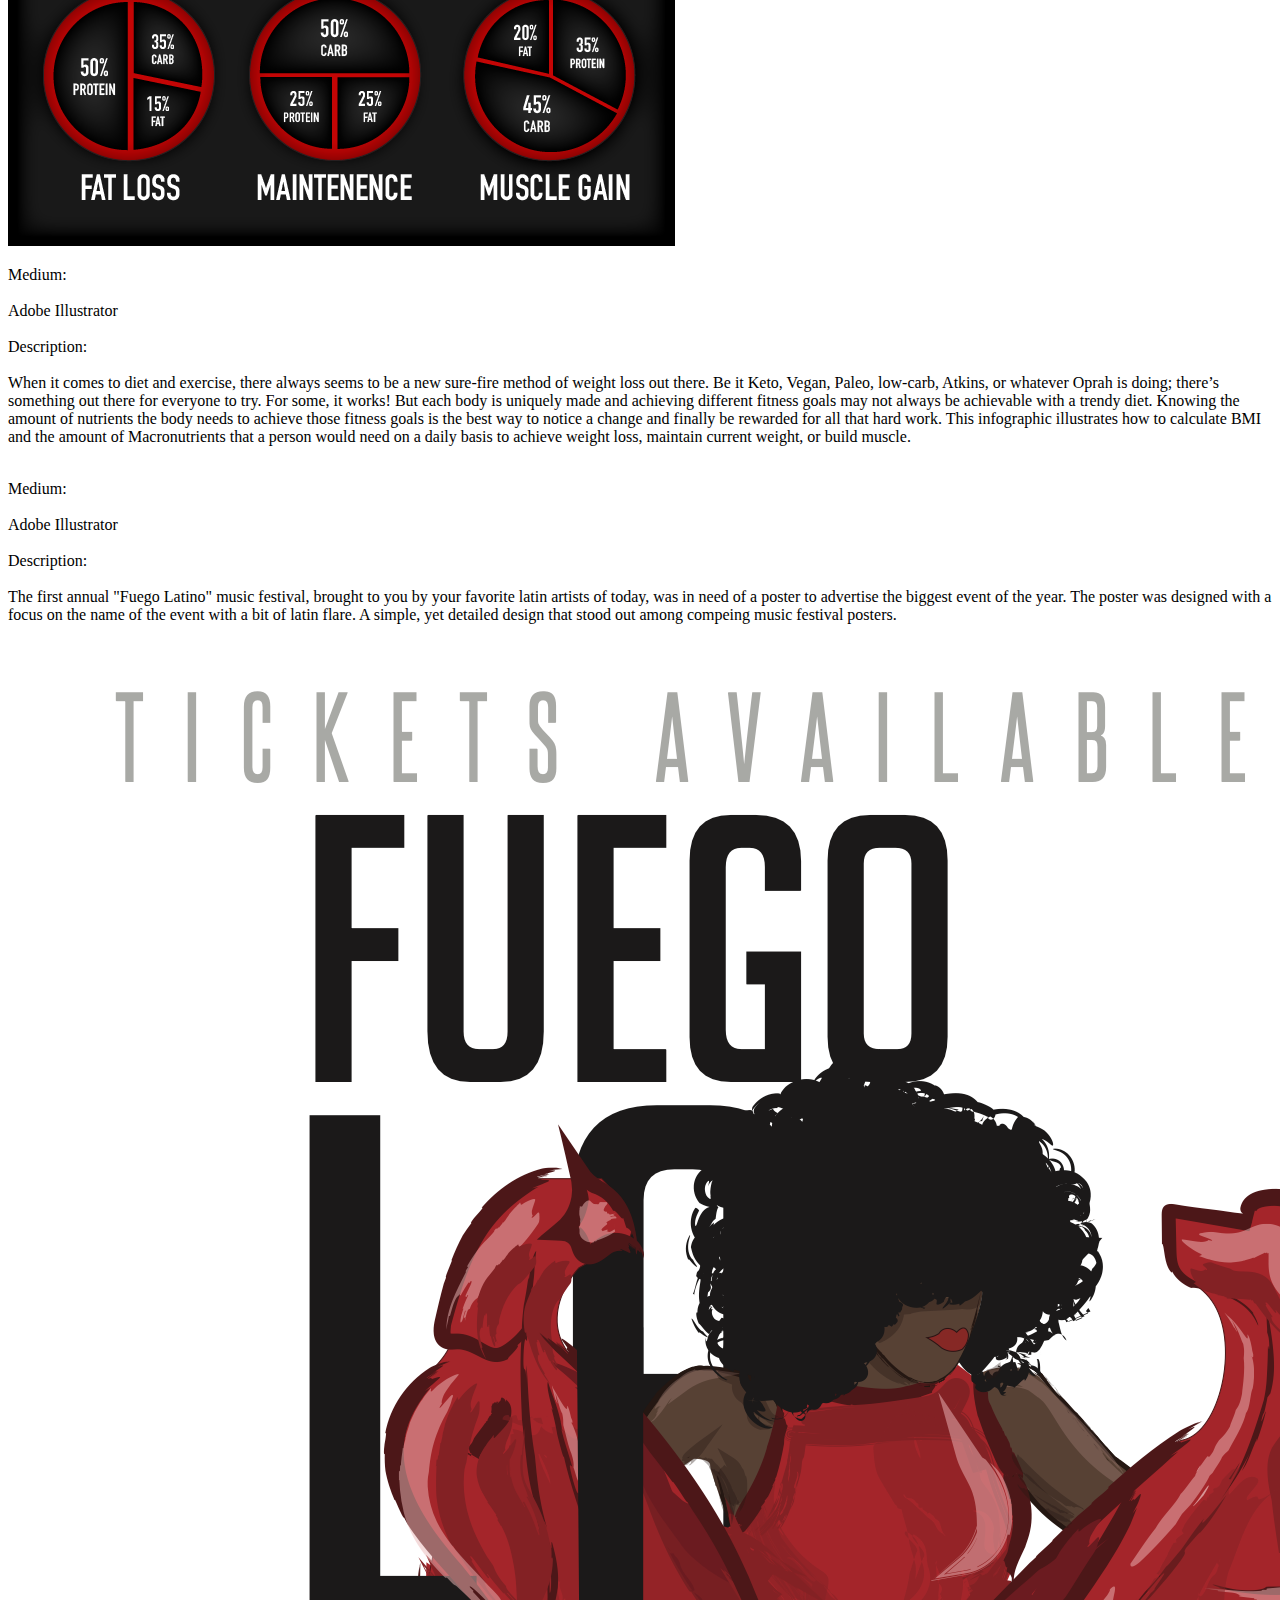
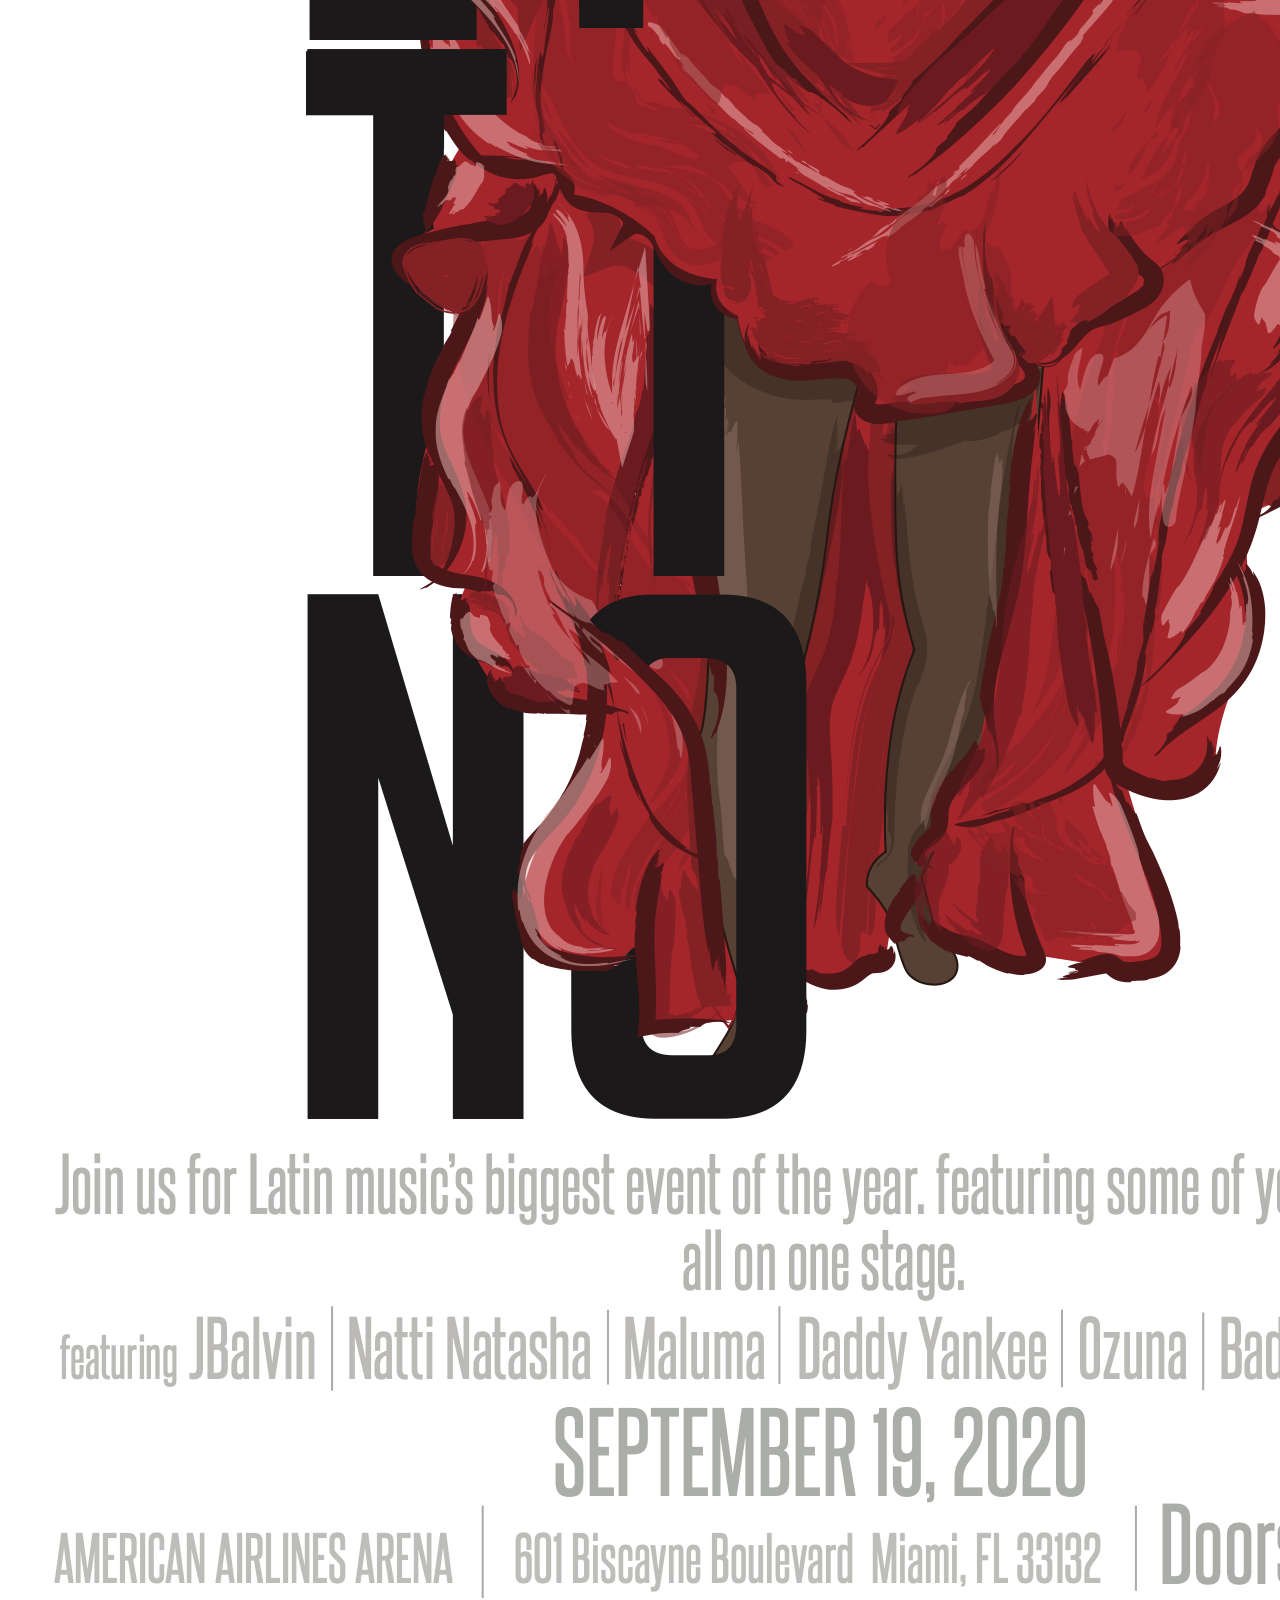
==== commit 4b3a6f1b: "Add files via upload" ====
--- a/index.html
+++ b/index.html
@@ -7,9 +7,9 @@
     photoshop, illustrator, indesign, after effects, animate, animations, graphic design, web design">
     <meta name="viewport" content="width=480, initial-scale=1">
     <meta name="viewport" content="width=801, initial-scale=1">
-	<link rel= "stylesheet" href = "css/styles.css">
-	<title>Studio Lei | digital portfolio</title>
-    <link href="css/styles.css" rel="stylesheet" type="text/css">
+	<link rel= "stylesheet" href = "css/style.css">
+	<title>Studio Lei | Digital Portfolio</title>
+    <link href="css/style.css" rel="stylesheet" type="text/css">
     <link rel="preconnect" href="https://fonts.gstatic.com">
     <link href="https://fonts.googleapis.com/css2?family=Barlow+Condensed:wght@100&display=swap" rel="stylesheet">
     <link rel="stylesheet" href="https://pro.fontawesome.com/releases/v5.10.0/css/all.css">
@@ -36,139 +36,6 @@
         <a><span></span></a>
         </section>
 </div>
-<div class="graphic-design">
-    <h2>GRAPHIC DESIGN</h2>
-    <div class="content">
-        <img src="images/Ramirez_project2_infographic_Artboard 1.png" alt="macronutrient calculation infographic">
-        <p>
-            Medium:
-            <br>
-            <br>Adobe Illustrator
-            <br>
-            <br>
-            Description:
-            <br>
-            <br>When it comes to diet and exercise, there always seems to be a new sure-fire method of weight loss out there. 
-            Be it Keto, Vegan, Paleo, low-carb, Atkins, or whatever Oprah is doing; there’s something out there for everyone 
-            to try. For some, it works! But each body is uniquely made and achieving different fitness goals may not always be 
-            achievable with a trendy diet. Knowing the amount of nutrients the body needs to achieve those fitness goals is the 
-            best way to notice a change and finally be rewarded for all that hard work.
-            This infographic illustrates how to calculate BMI and the amount of Macronutrients that a person would need on a 
-            daily basis to achieve weight loss, maintain current weight, or build muscle. 
-            <br>
-            <br>
-        </p>
-</div>
-<div class="content">
-    <p>
-        Medium:
-        <br>
-        <br>Adobe Illustrator
-        <br>
-        <br>
-        Description:
-        <br>
-        <br>The first annual "Fuego Latino" music festival, brought to you by your favorite latin artists of today, was in need of
-        a poster to advertise the biggest event of the year. The poster was designed with a focus on the name of the event with a bit
-        of latin flare. A simple, yet detailed design that stood out among compeing music festival posters.
-        <br>
-        <br>
-    </p>
-    <img src="images/Ramirez_Music Festival Poster_final 3.png" alt="music festival poster">
-</div>
-<div class="content">
-    <div class="slideshow-container">
-        <div class="mySlides">
-            <img src="images/Acrylic-final.png" alt="acrylic illustration" style="width:100%">
-        </div>
-        <div class="mySlides">
-            <img src="images/charcoal.jpg" alt="charcoal illustration" style="width:100%">
-        </div>
-        <div class="mySlides">
-            <img src="images/TextImages_Ramirez-1.jpg" alt="watercolor illustration" style="width:100%">
-        </div>
-        <br>
-        <a class="prev" onclick="plusSlides(-1)">&#10094;</a>
-        <a class="next" onclick="plusSlides(1)">&#10095;</a>
-        <div style="text-align:center">
-            <span class="dot" onclick="currentSlide(1)"></span> 
-            <span class="dot" onclick="currentSlide(2)"></span> 
-            <span class="dot" onclick="currentSlide(3)"></span> 
-          </div>         
-    </div>  
-    <p>
-        Medium:
-        <br>
-        <br>Adobe Photoshop
-        <br>
-        <br>
-        Description:
-        <br>
-        <br>The goal of this project was to illustrate three words. Each word must relate to the other, and the styling of each one 
-        must be similar as well. I chose to illustrate three different art mediums: Acrylic, Charcoal, and Watercolor. Each structured 
-        similarly, but stand alone as their own work of art.
-        <br>
-        <br>
-    </p>
-</div>
-</div>
-<div class="divider">
-    <h3>
-    Keep going, it only get's better.
-    </h3>
-</div>
-<div class="scroll-container2">
-    <section id="scroll" class="demo">
-        <a><span></span></a>
-        </section>
-</div>
-<div class="motion-graphics">
-    <h2>Motion Graphics</h2>
-    <div class="content">
-        <iframe width="880" height="495" src="https://www.youtube.com/embed/0rHPG-Y0Tmc?autoplay=1&mute=1&loop=1&playlist=0rHPG-Y0Tmc" title="Motherhood" frameborder="0" 
-        allow="accelerometer; autoplay; clipboard-write; encrypted-media; gyroscope; picture-in-picture" allowfullscreen></iframe>
-    </div>
-        <p>
-        Medium:
-        <br>
-        <br>Adobe After Effects
-        <br>
-        <br>
-        Description:
-        <br>
-        <br>The idea of motherhood has been romanticized for ages. In reality, mothers endure through so much more than what we see on the 
-        outside. This animated infographic puts a spotlight on what truly happens behind the scenes and opens up the conversation on motherhood.
-        The motherhood experience should be normalized information. This video is one of the first steps in spreading that knowledge.
-        </p>
-    <div class="content">
-         <iframe width="880" height="495" src="https://www.youtube.com/embed/ArSpyGQkRs0?autoplay=1&mute=1&loop=1&playlist=ArSpyGQkRs0" title="Kinetic Type" frameborder="0" 
-        allow="accelerometer; autoplay; clipboard-write; encrypted-media; gyroscope; picture-in-picture" allowfullscreen></iframe>
-    </div>
-        <p>
-        Medium:
-        <br>
-         <br>Adobe Animate
-        <br>
-        <br>
-        Description:
-        <br>
-        <br>This project required the use of Kinetic Type. I chose the bathroom brawl scene from The Bee Movie. A true classic. 
-        <br>
-        <br>I created vector
-        imagery in Adobe Illustrator and animated them, along with type to create the composition above.
-        </p>
-        
-</div>
-<div class="divider">
-    <h3>
-    But wait, there's more.
-    </h3>
-</div>
-<div class="scroll-container2">
-    <section id="scroll" class="demo">
-        <a><span></span></a>
-        </section>
-</div>
 <div class="branding">
     <h2>Branding</h2>
     <div class="content">
@@ -189,6 +56,23 @@
         new members interested in dominating the computer science industry.
         </p>
     </div>
+    <div class="branding-3">
+        <div class="content">
+            <img src="images/txbeeworks_mockups.png" alt="texas beeworks brochure">
+        </div>
+            <p>
+            Medium:
+            <br>
+            <br>Adobe InDesign, Adobe Photoshop, Adobe Dimension
+            <br>
+            <br>
+            Description:
+            <br>
+            <br>Texas Beeworks is in the busineses of helping bees and beekeepers thrive. Th company has a great online presence and was in search of a brochure to advertise in 
+            the local area and neighboring cities. The custom brochure I created features information on Erika Thompson, the beekeeper, and the company she has created. Because Texas Beeworks 
+            loves to educate their audience, the final product also included facts about bees to help promote their "saving the bees" movement.
+            </p>
+        </div>
     <div class="branding-lrg">
         <div class="content">
         <img src="images/BTR_Cover_Final.gif" alt="boston terrier facebook cover mockup">
@@ -225,23 +109,191 @@
             <img style="box-shadow: none; margin-top: -350px; margin-bottom: 400px;" src="images/BTR_brochure-mockup.jpg" alt="Boston Terrier Rescue brochure">
         </div>
 </div>
-<div class="branding">
+
+<div class="divider">
+    <h3>
+    I'm just getting started.
+    </h3>
+</div>
+<div class="scroll-container2">
+    <section id="scroll" class="demo">
+        <a><span></span></a>
+        </section>
+</div>
+<div class="packaging">
+    <h2>Product Packaging</h2>
+    <div class="content">
+        <img src="images/kokos-mockup1_Artboard 1.png" alt="koko's ice cream mockup">
+    </div>
+    <p>
+        Medium:
+        <br>
+        <br>Adobe Illustrator, Adobe Photoshop, Adobe Dimension
+        <br>
+        <br>
+        Description:
+        <br>
+        <br>Koko's Ice Cream is a local shop in Nashville, TN who specializes in creating bright and one of a kind products full of love. Their artisan plant based ice cream
+        is the best in town and had decided to sell their product in retail stores in the US. I created a trio of labels that represented each unique flavor, but maintained a 
+        strong brand presence. 
+    </p>
+</div>
+<div class="packaging-attachment">
+    <div class="content">
+        <img src="images/kokos-mockup2-03.png">
+        <img src="images/kokos-mockup3-04.png">
+    </div>
+</div>
+<div class="packaging-2">
+    <div class="content">
+        <img style="margin-top: -100px;" src="images/el-boricuazo_mockup.png" alt="el boricuazo beverage label mockup">
+    </div>
+        <p>
+        Medium:
+        <br>
+        <br>Adobe Illustrator, Adobe Photoshop, Adobe Dimension
+        <br>
+        <br>
+        Description:
+        <br>
+        <br>Pitorro is a distilled spirit from Puerto Rico reffered to as “moonshine rum”. This centuries old spirit dates back to when Puerto Rico’s sugar cane industry 
+        was booming, and as time has gone by, it has become a part of Puerto Rican tradition. El Boricuazo is a pitorro distillery that hopes to capture Puerto Rican pride 
+        with their branding to share with the world. El Boricuazo was looking for a beverage label design for the launch of their new products. Labels were to cover the full 
+        circumference of a custom glass bottle and represent the vibrant culture of Puerto Rico. El Boricuazo launched an original flavor, tamarind, and coquito for the holiday 
+        season. Each label was created in a similar style, but also unique to their flavor.
+        </p>
+    </div>
+</div>
+<div class="divider">
+    <h3>
+    Keep going, it only get's better.
+    </h3>
+</div>
+<div class="scroll-container2">
+    <section id="scroll" class="demo">
+        <a><span></span></a>
+        </section>
+</div>
+<div class="motion-graphics">
+    <h2>Motion Graphics</h2>
+    <div class="content">
+        <iframe width="880" height="495" src="https://www.youtube.com/embed/0rHPG-Y0Tmc?autoplay=1&mute=1&loop=1&playlist=0rHPG-Y0Tmc" title="Motherhood" frameborder="0" 
+        allow="accelerometer; autoplay; clipboard-write; encrypted-media; gyroscope; picture-in-picture" allowfullscreen></iframe>
+    </div>
+        <p>
+        Medium:
+        <br>
+        <br>Adobe After Effects
+        <br>
+        <br>
+        Description:
+        <br>
+        <br>The idea of motherhood has been romanticized for ages. In reality, mothers endure through so much more than what we see on the 
+        outside. This animated infographic puts a spotlight on what truly happens behind the scenes and opens up the conversation on motherhood.
+        The motherhood experience should be normalized information. This video is one of the first steps in spreading that knowledge.
+        </p>
+    <div class="content">
+         <iframe width="880" height="495" src="https://www.youtube.com/embed/ArSpyGQkRs0?autoplay=1&mute=1&loop=1&playlist=ArSpyGQkRs0" title="Kinetic Type" frameborder="0" 
+        allow="accelerometer; autoplay; clipboard-write; encrypted-media; gyroscope; picture-in-picture" allowfullscreen></iframe>
+    </div>
+        <p>
+        Medium:
+        <br>
+         <br>Adobe Animate
+        <br>
+        <br>
+        Description:
+        <br>
+        <br>This project required the use of Kinetic Type. I chose the bathroom brawl scene from The Bee Movie. A true classic. 
+        <br>
+        <br>I created vector
+        imagery in Adobe Illustrator and animated them, along with type to create the composition above.
+        </p>
+        
+</div>
+<div class="divider">
+    <h3>
+    But wait, there's more.
+    </h3>
+</div>
+<div class="scroll-container2">
+    <section id="scroll" class="demo">
+        <a><span></span></a>
+        </section>
+</div>
+<div class="graphic-design">
+    <h2>GRAPHIC DESIGN</h2>
+    <div class="content">
+        <img src="images/Ramirez_project2_infographic_Artboard 1.png" alt="macronutrient calculation infographic">
+        <p>
+            Medium:
+            <br>
+            <br>Adobe Illustrator
+            <br>
+            <br>
+            Description:
+            <br>
+            <br>When it comes to diet and exercise, there always seems to be a new sure-fire method of weight loss out there. 
+            Be it Keto, Vegan, Paleo, low-carb, Atkins, or whatever Oprah is doing; there’s something out there for everyone 
+            to try. For some, it works! But each body is uniquely made and achieving different fitness goals may not always be 
+            achievable with a trendy diet. Knowing the amount of nutrients the body needs to achieve those fitness goals is the 
+            best way to notice a change and finally be rewarded for all that hard work.
+            This infographic illustrates how to calculate BMI and the amount of Macronutrients that a person would need on a 
+            daily basis to achieve weight loss, maintain current weight, or build muscle. 
+            <br>
+            <br>
+        </p>
+</div>
 <div class="content">
-    <img style="margin-top: -100px;" src="images/el-boricuazo_mockup.png" alt="el boricuazo beverage label mockup">
-</div>
     <p>
-    Medium:
-    <br>
-    <br>Adobe Illustrator, Adobe Photoshop, Adobe Dimension
-    <br>
-    <br>
-    Description:
-    <br>
-    <br>Pitorro is a distilled spirit from Puerto Rico reffered to as “moonshine rum”. This centuries old spirit dates back to when Puerto Rico’s sugar cane industry 
-    was booming, and as time has gone by, it has become a part of Puerto Rican tradition. El Boricuazo is a pitorro distillery that hopes to capture Puerto Rican pride 
-    with their branding to share with the world. El Boricuazo was looking for a beverage label design for the launch of their new products. Labels were to cover the full 
-    circumference of a custom glass bottle and represent the vibrant culture of Puerto Rico. El Boricuazo launched an original flavor, tamarind, and coquito for the holiday 
-    season. Each label was created in a similar style, but also unique to their flavor.
+        Medium:
+        <br>
+        <br>Adobe Illustrator
+        <br>
+        <br>
+        Description:
+        <br>
+        <br>The first annual "Fuego Latino" music festival, brought to you by your favorite latin artists of today, was in need of
+        a poster to advertise the biggest event of the year. The poster was designed with a focus on the name of the event with a bit
+        of latin flare. A simple, yet detailed design that stood out among compeing music festival posters.
+        <br>
+        <br>
+    </p>
+    <img src="images/Ramirez_Music Festival Poster_final 3.png" alt="music festival poster">
+</div>
+<div class="content">
+    <div class="slideshow-container">
+        <div class="mySlides">
+            <img src="images/Acrylic-final.png" alt="acrylic illustration" style="width:100%">
+        </div>
+        <div class="mySlides">
+            <img src="images/charcoal.jpg" alt="charcoal illustration" style="width:100%">
+        </div>
+        <div class="mySlides">
+            <img src="images/TextImages_Ramirez-1.jpg" alt="watercolor illustration" style="width:100%">
+        </div>
+        <br>
+        <a class="prev" onclick="plusSlides(-1)">&#10094;</a>
+        <a class="next" onclick="plusSlides(1)">&#10095;</a>
+        <div style="text-align:center">
+            <span class="dot" onclick="currentSlide(1)"></span> 
+            <span class="dot" onclick="currentSlide(2)"></span> 
+            <span class="dot" onclick="currentSlide(3)"></span> 
+          </div>         
+    </div>  
+    <p>
+        Medium:
+        <br>
+        <br>Adobe Photoshop
+        <br>
+        <br>
+        Description:
+        <br>
+        <br>The goal of this project was to illustrate three words. Each word must relate to the other, and the styling of each one 
+        must be similar as well. I chose to illustrate three different art mediums: Acrylic, Charcoal, and Watercolor. Each structured 
+        similarly, but stand alone as their own work of art.
+        <br>
+        <br>
     </p>
 </div>
 </div>
@@ -267,10 +319,6 @@
     <br>PYTHON
     </p>
 </div>
-<h5>Contact me!</h5>
-<div class="skills">
-    <p><a href="mailto:leiny.j.ramirez@gmail.com">Email</a></p>
-</div>
 <div class="footer">
     <img src="images/studio-lei-white@4x.png" alt="studio lei logo white">
     <h3><br>Create magic out of the ordinary. Be the best in the industry.</h3>
@@ -309,4 +357,4 @@
   dots[slideIndex-1].className += " active";
 }
 </script>
-</body>
+</body>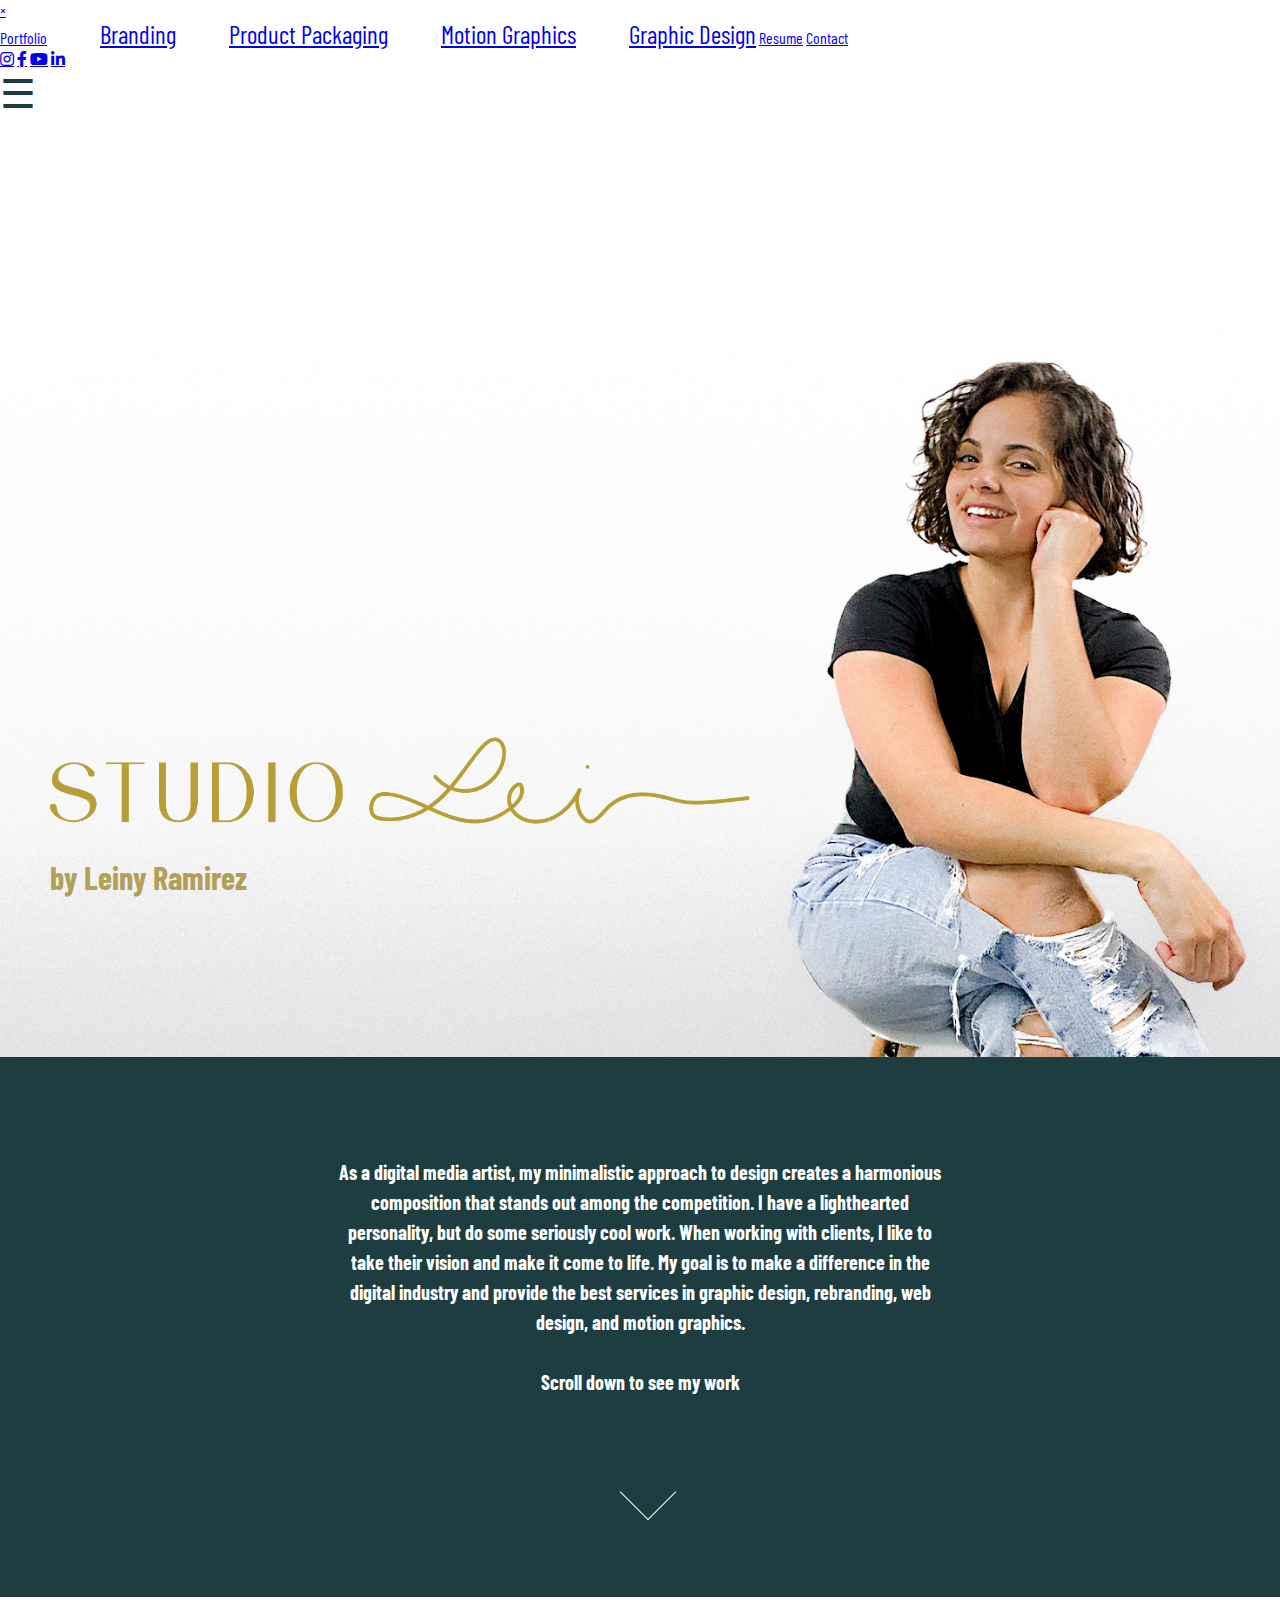
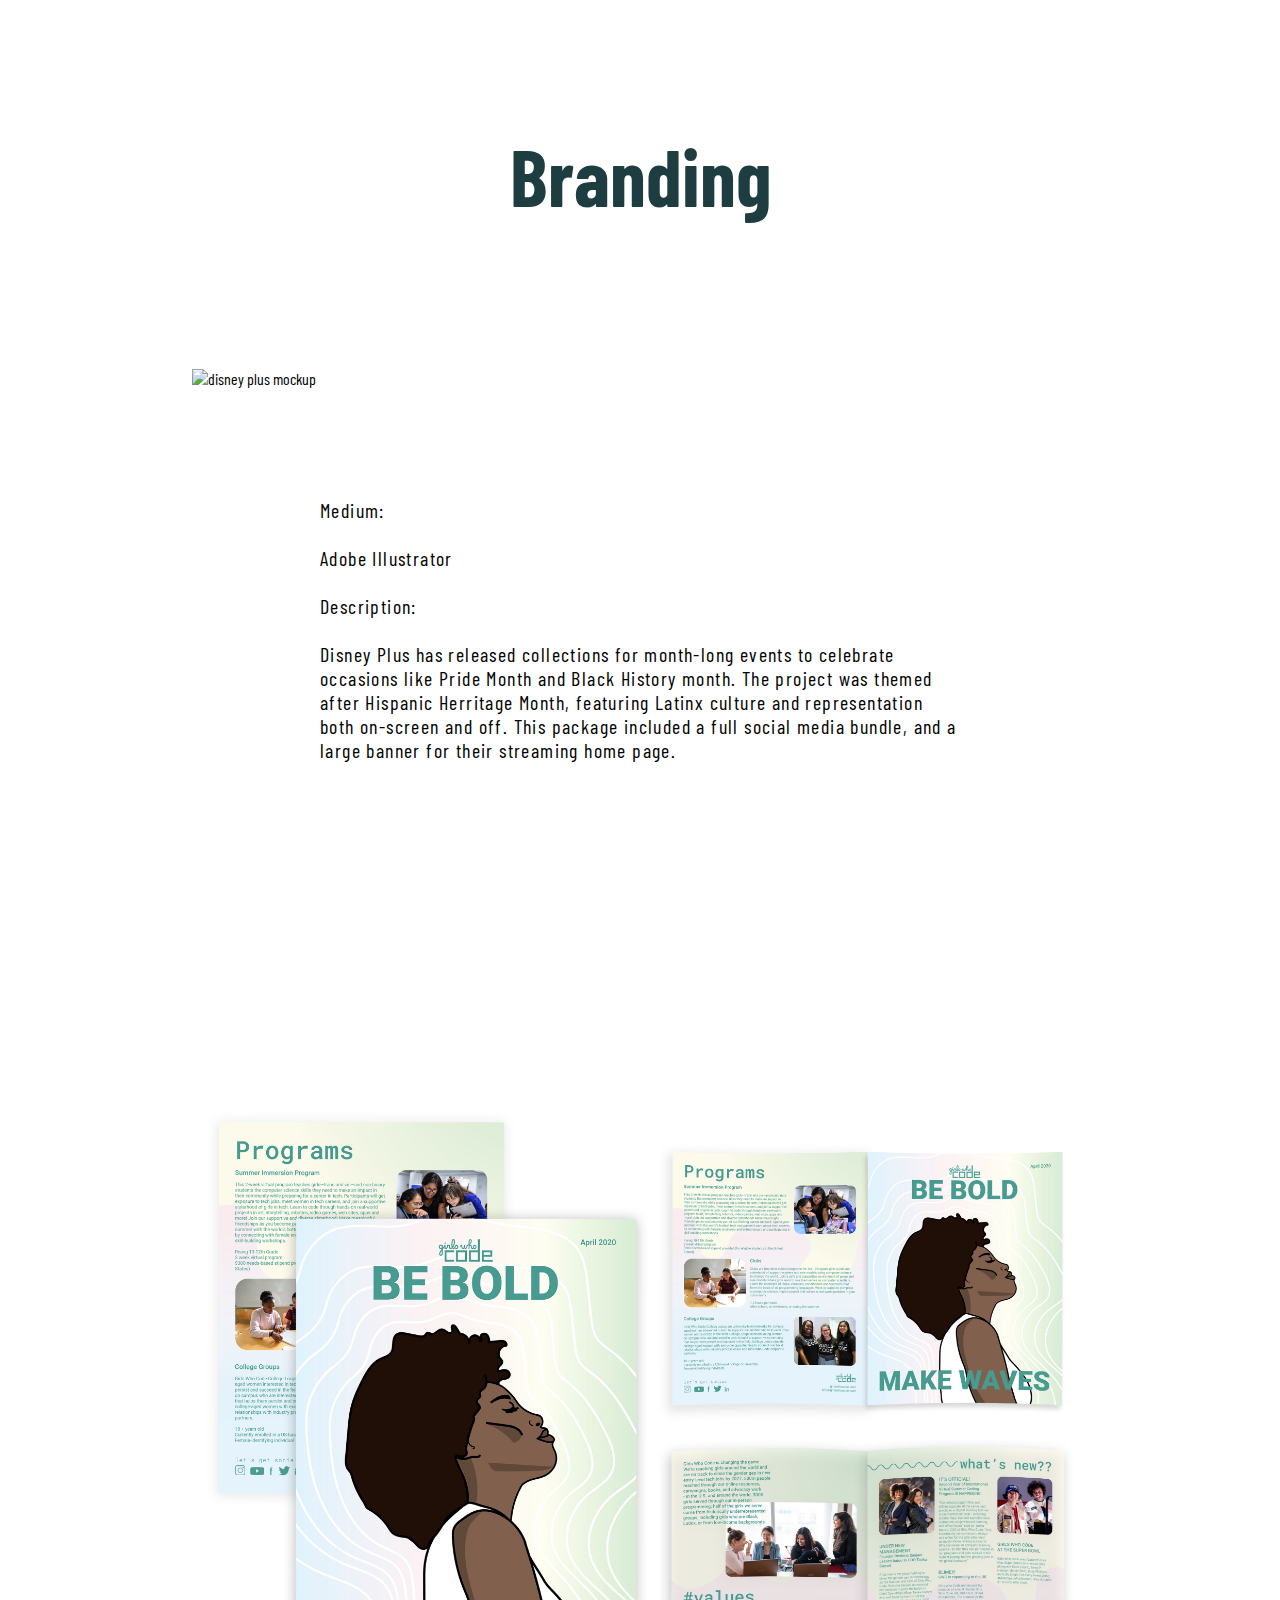
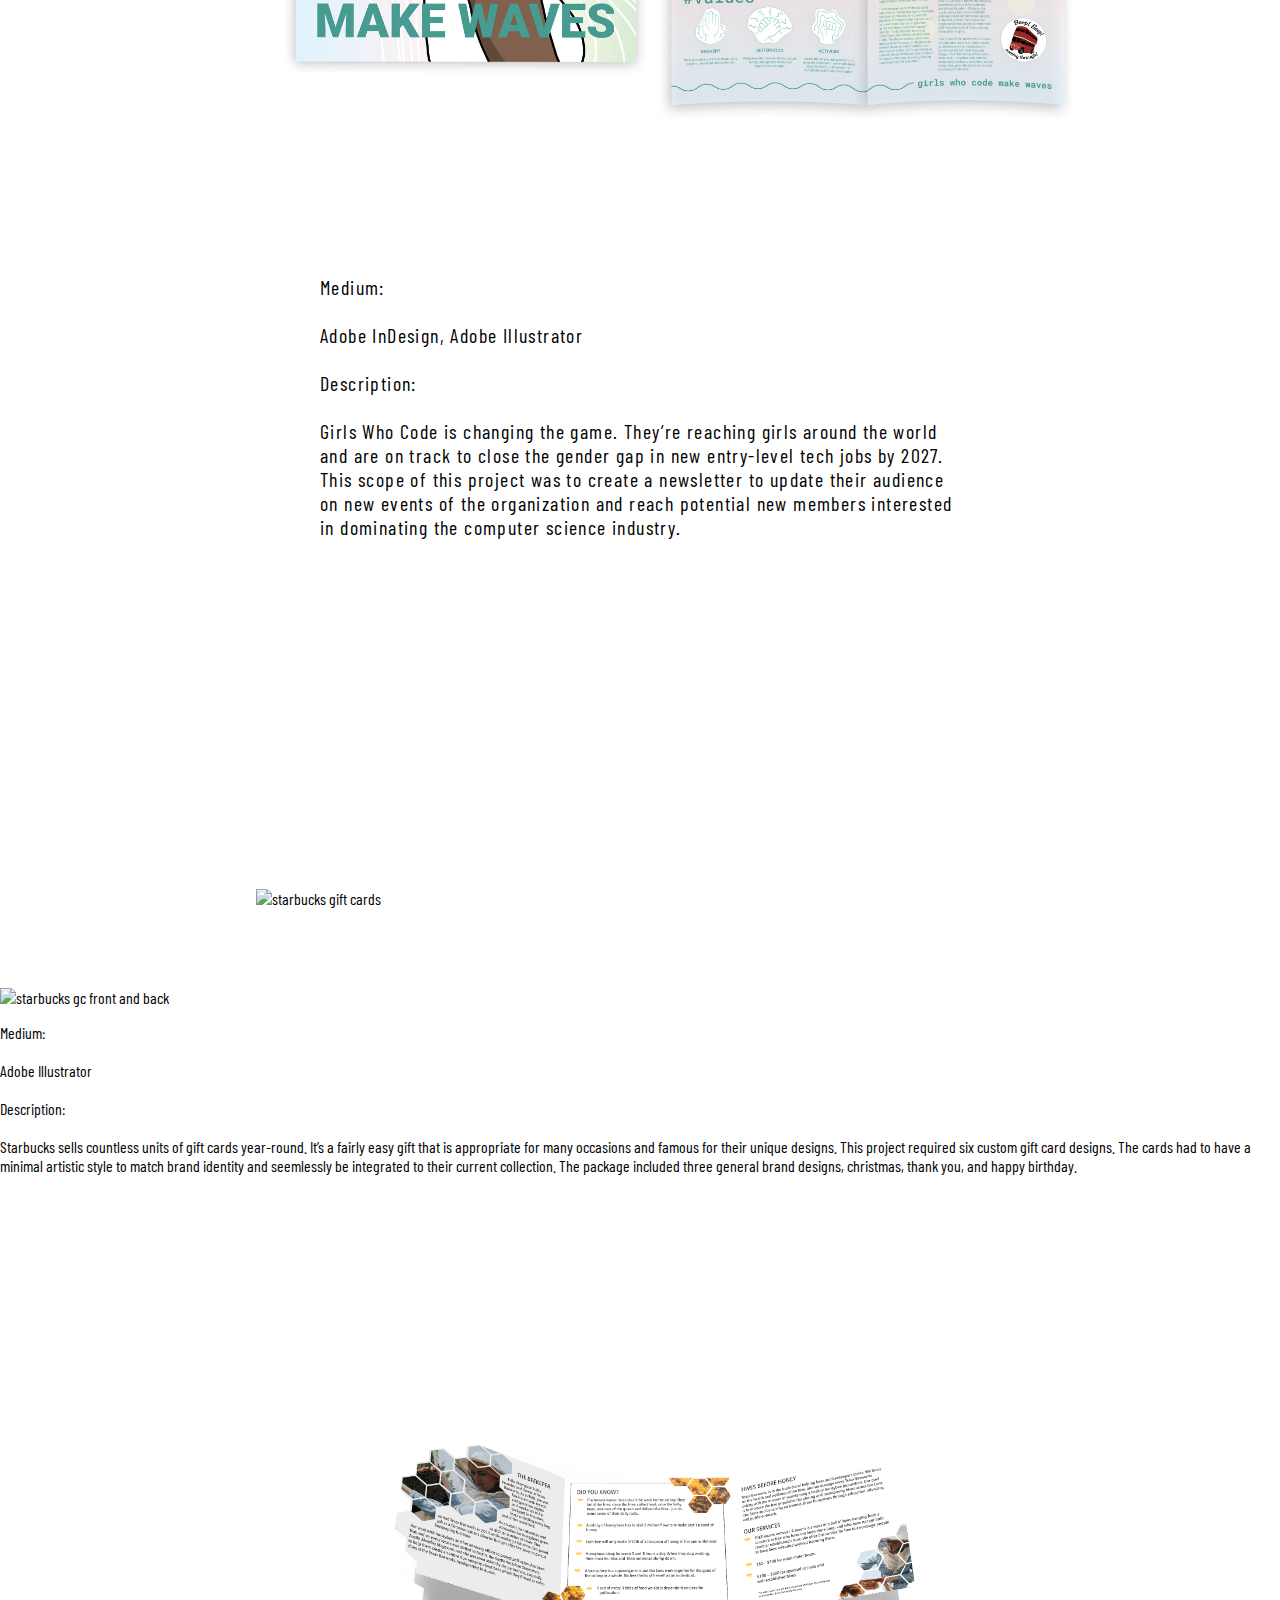
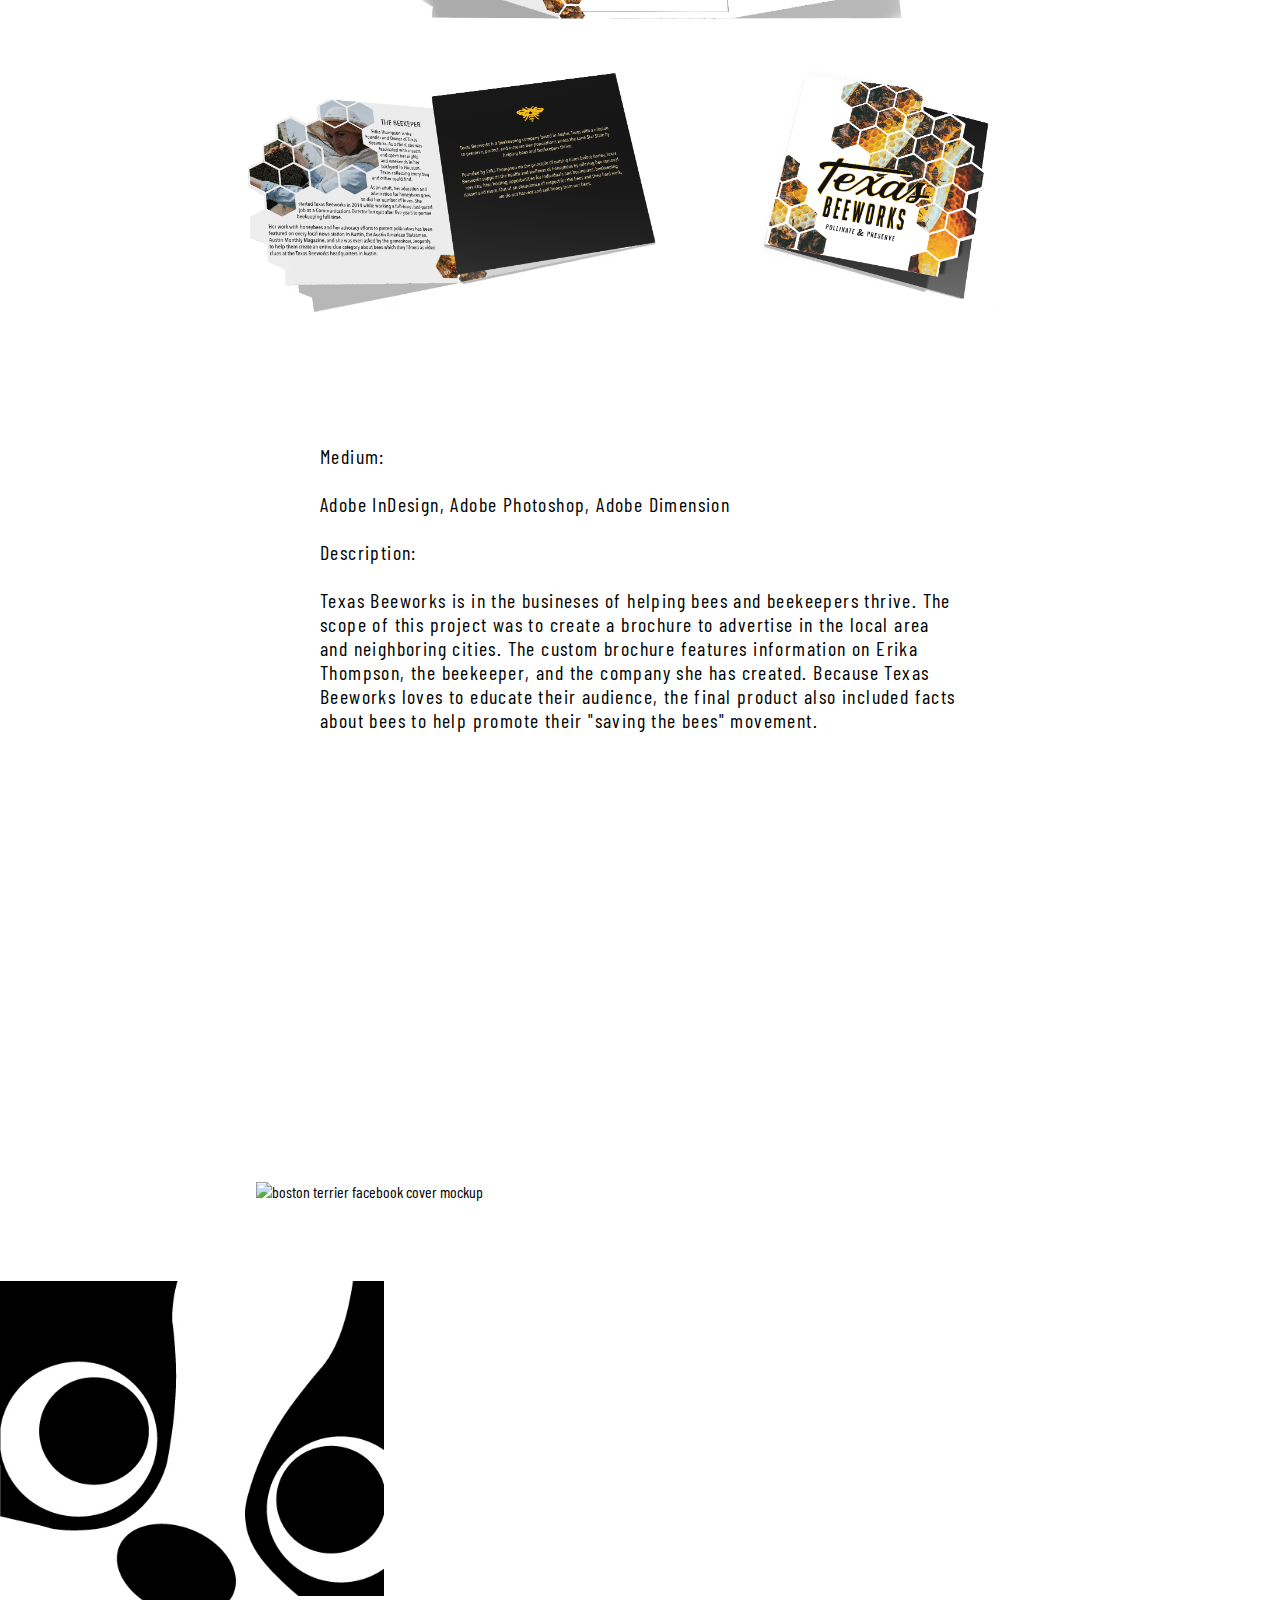
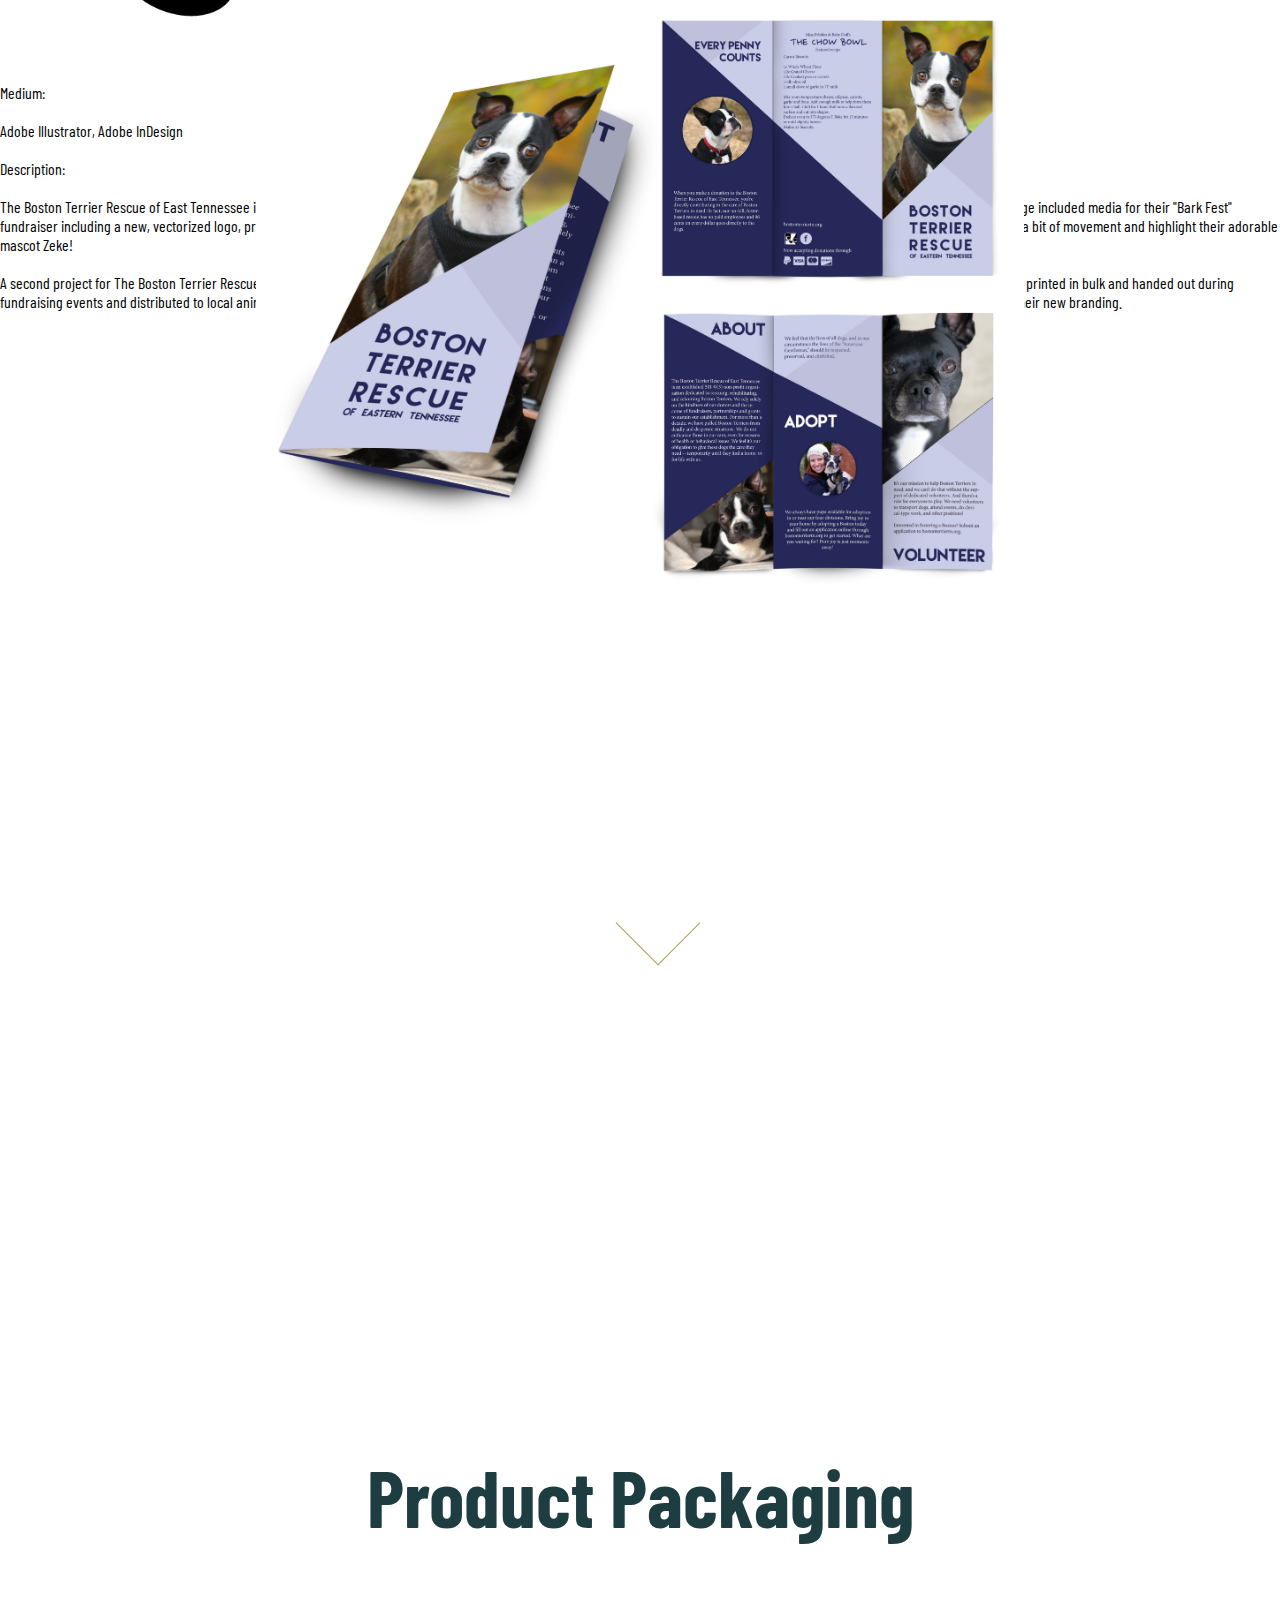
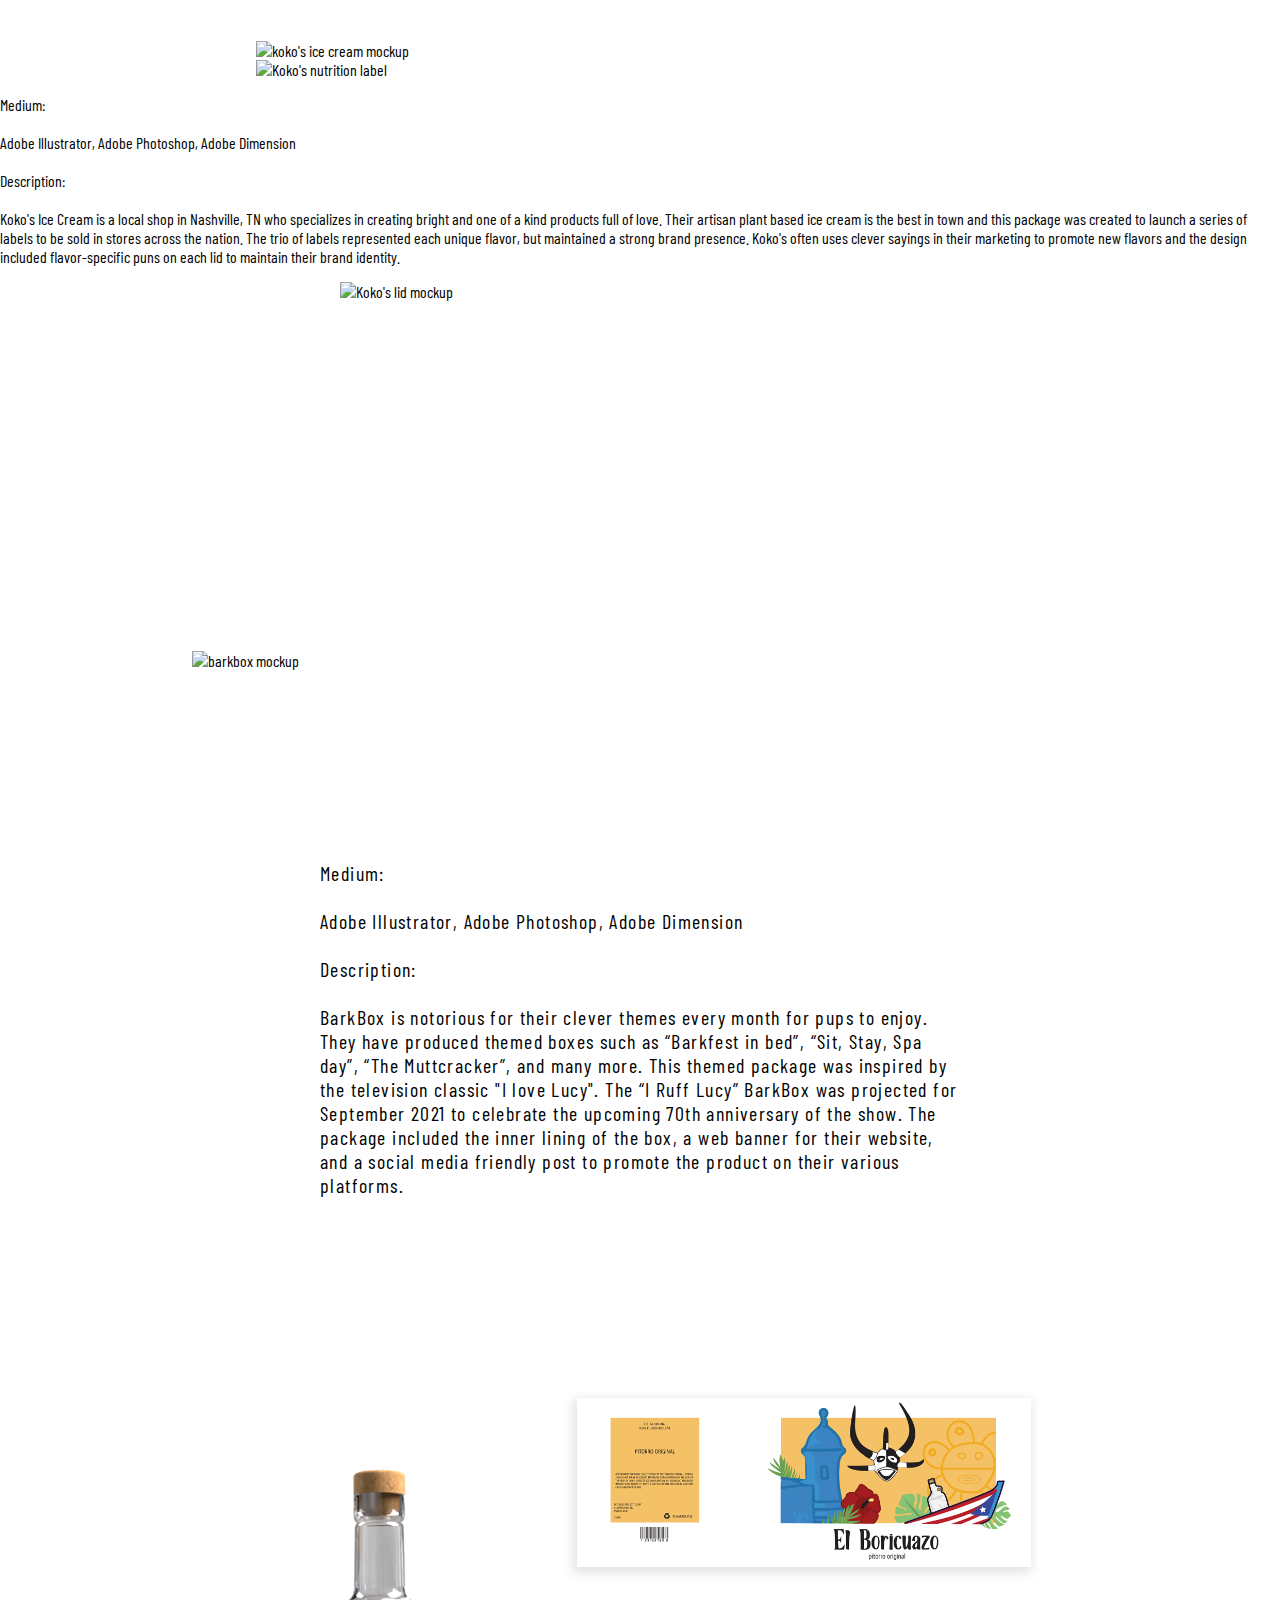
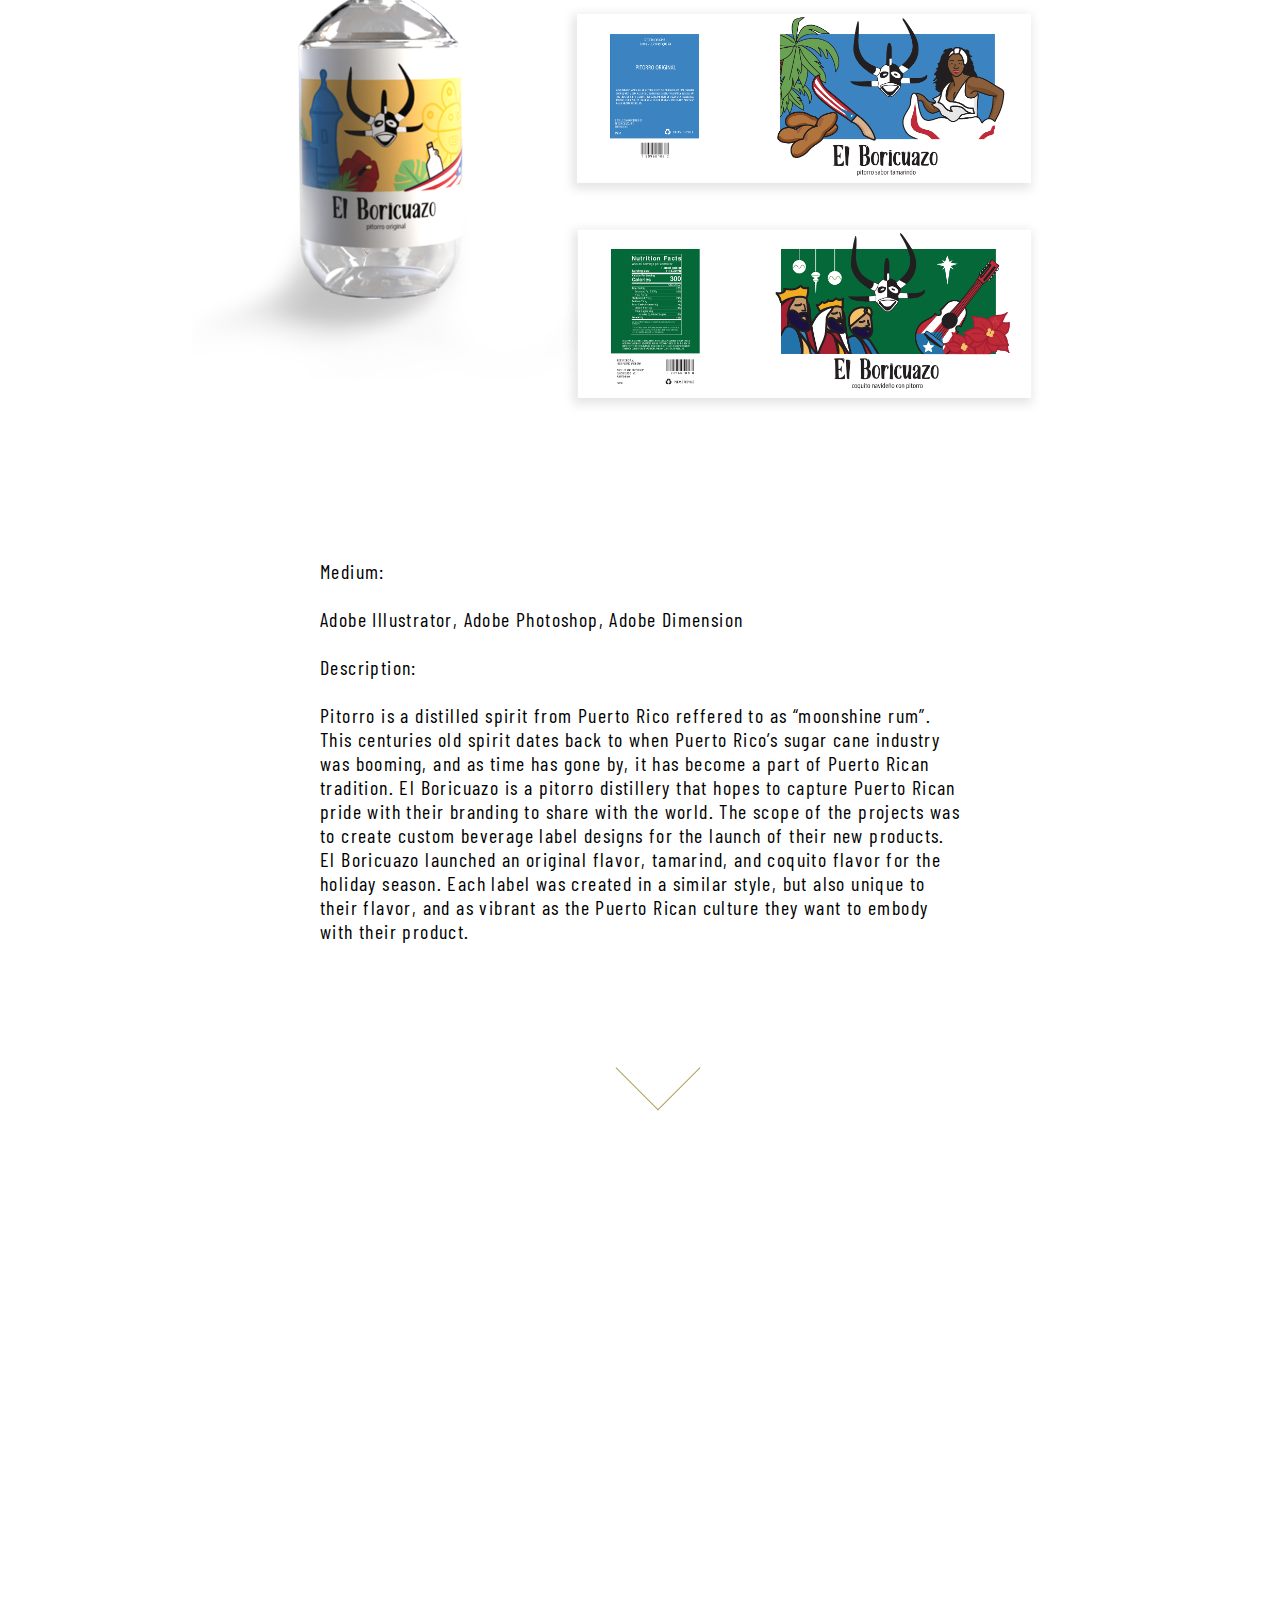
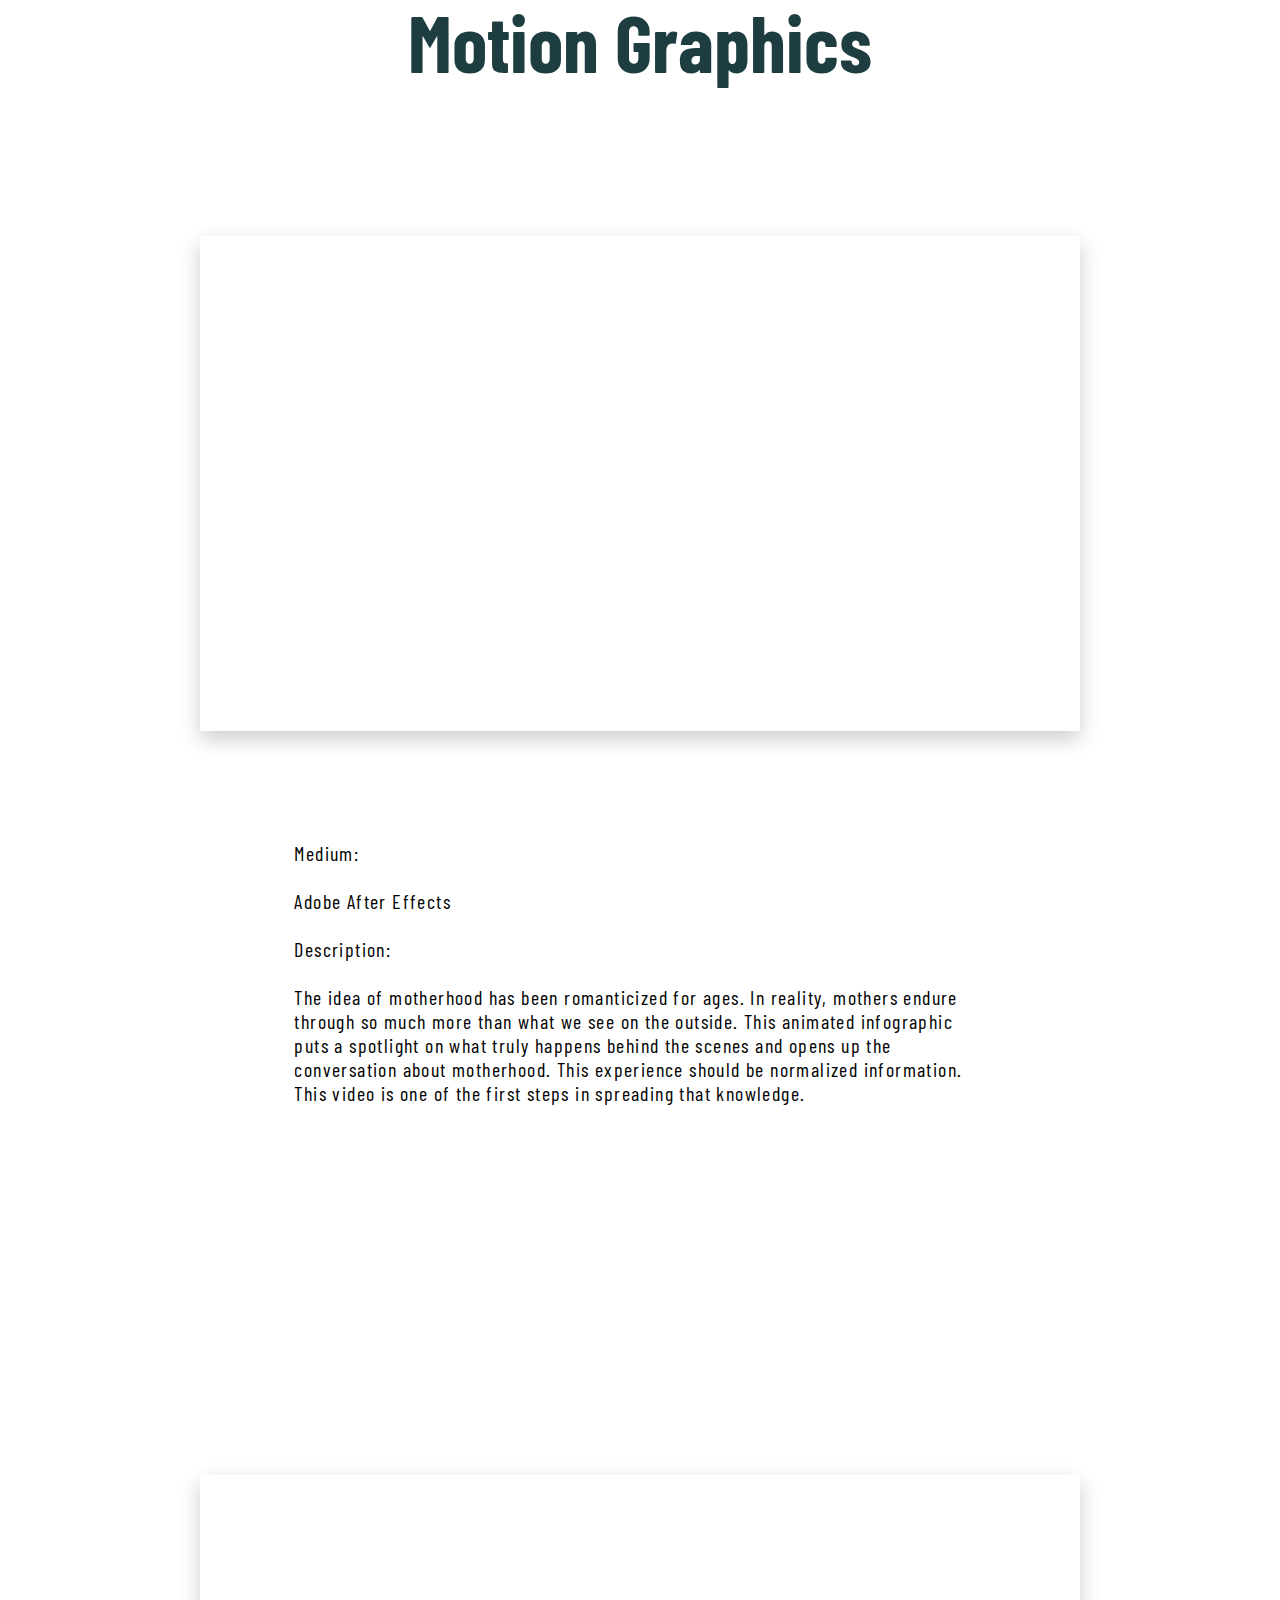
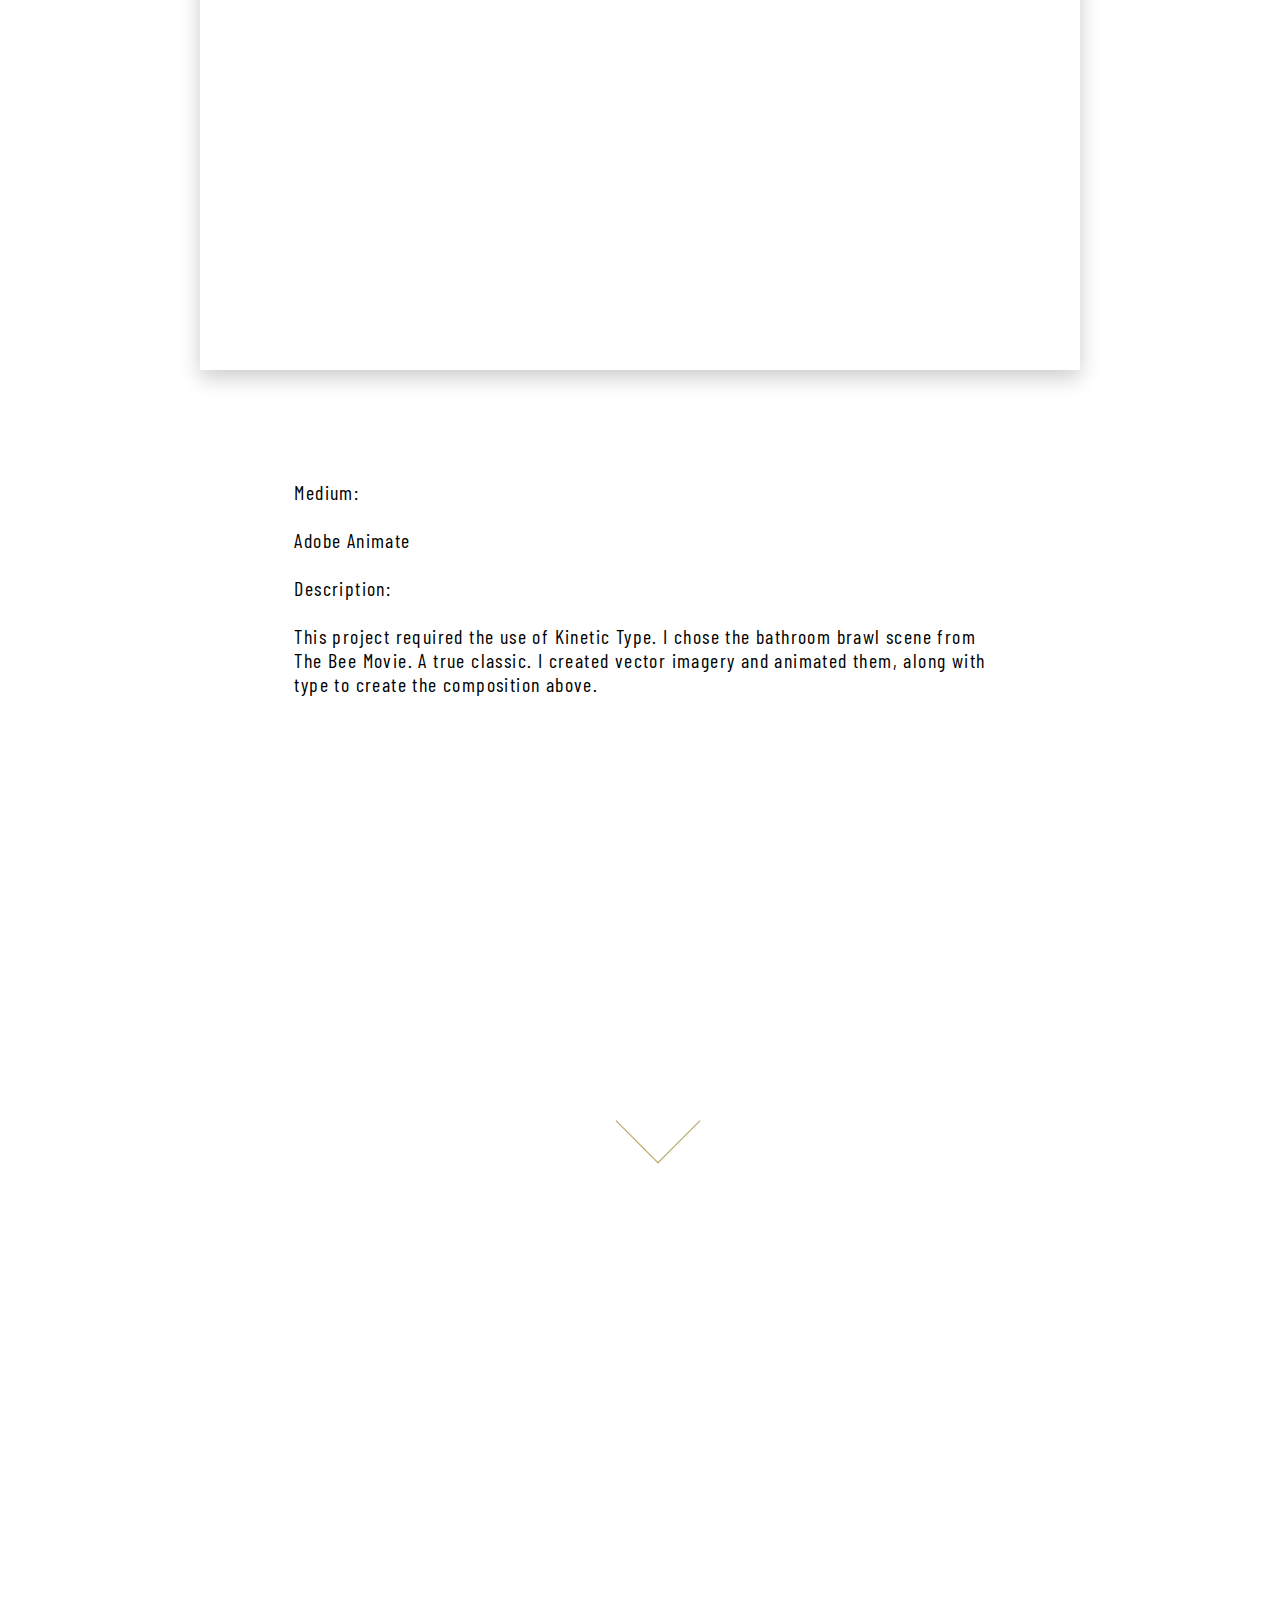
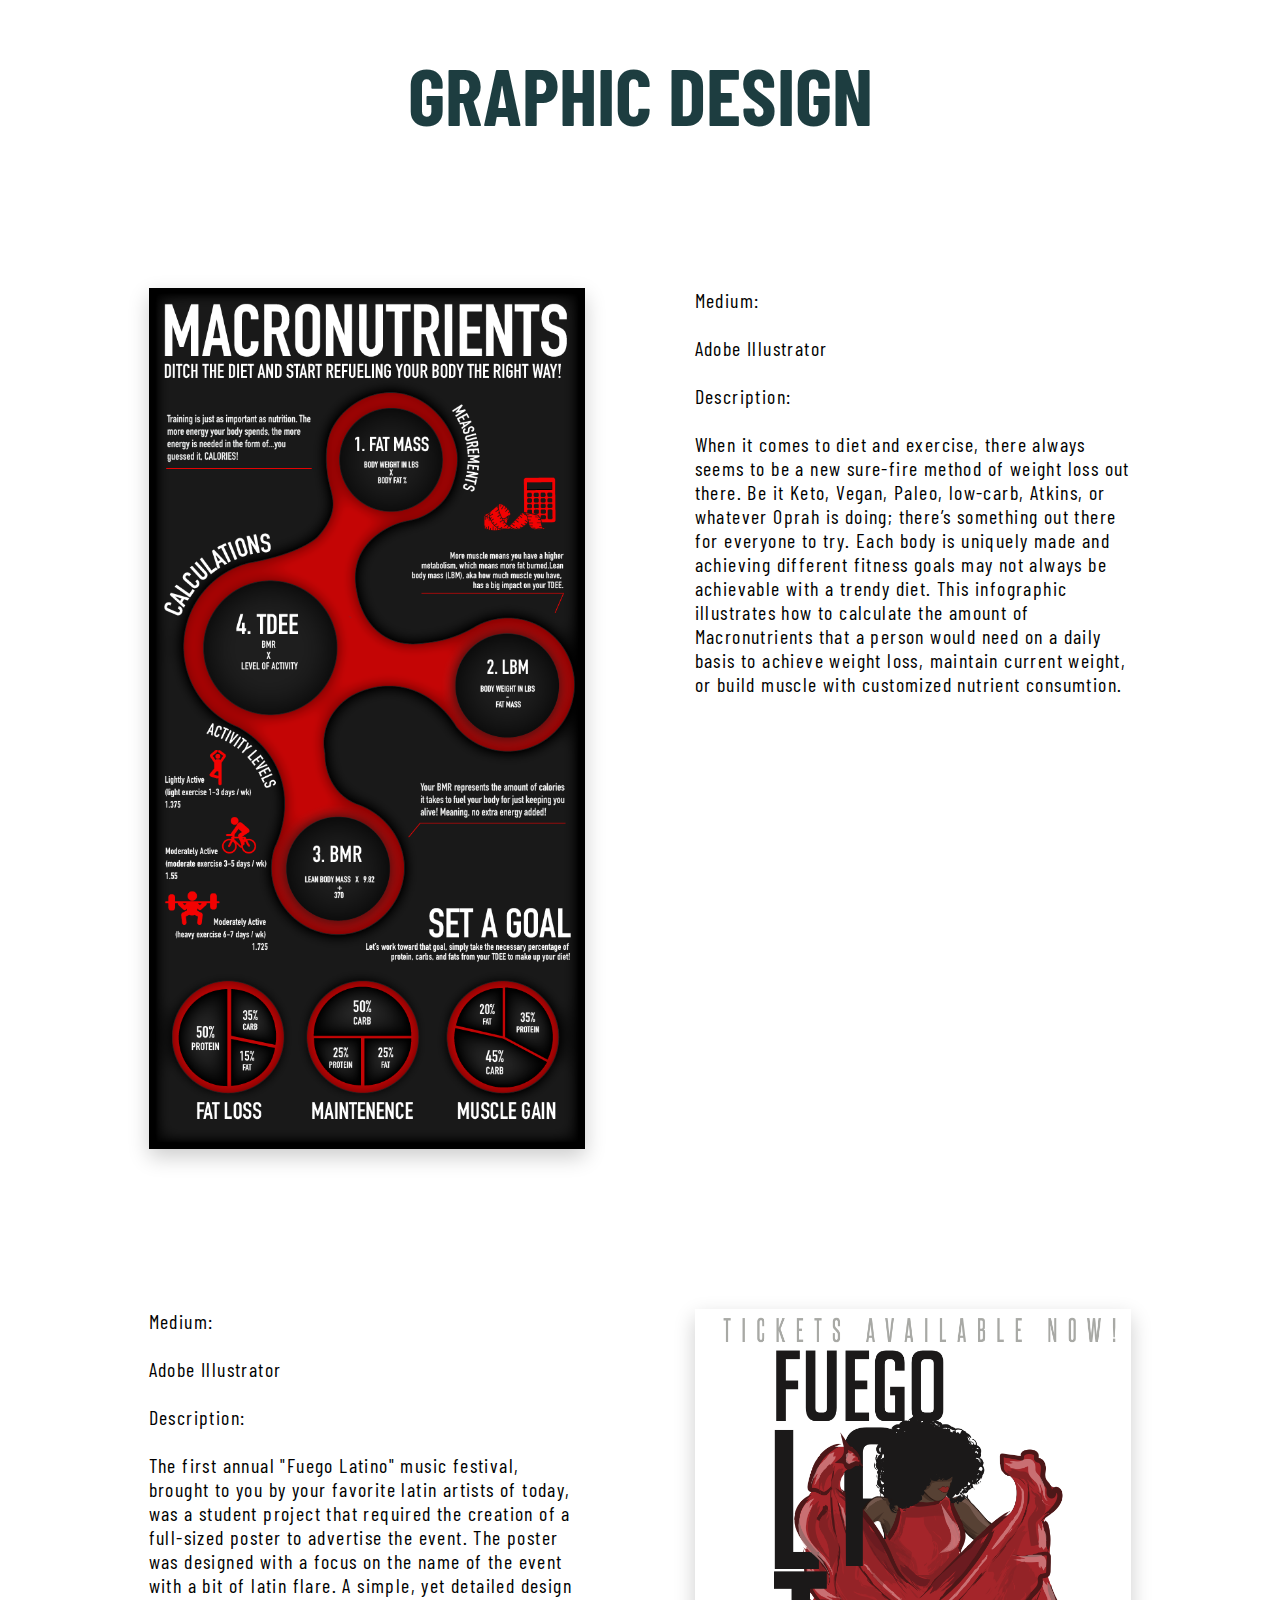
==== commit bab4272a: "Update index.html" ====
--- a/index.html
+++ b/index.html
@@ -2,8 +2,8 @@
 <html lang="en">
 <head>
 	<meta charset="UTF-8">
-	<meta name="description" content="Sky's the Limit Home Improvement">
-    <meta name="keywords" content="digital madia, online portfolio, design, adobe creative suite, motion graphics, rebranding, social media, infographics, 
+	<meta name="description" content="Studio Lei | Digital Portfolio">
+    <meta name="keywords" content="digital madia, online portfolio, design, adobe creative suite, motion graphics, rebranding, product packaging, social media, infographics, 
     photoshop, illustrator, indesign, after effects, animate, animations, graphic design, web design">
     <meta name="viewport" content="width=480, initial-scale=1">
     <meta name="viewport" content="width=801, initial-scale=1">
@@ -12,12 +12,34 @@
     <link href="css/style.css" rel="stylesheet" type="text/css">
     <link rel="preconnect" href="https://fonts.gstatic.com">
     <link href="https://fonts.googleapis.com/css2?family=Barlow+Condensed:wght@100&display=swap" rel="stylesheet">
+    <link rel="stylesheet" href="https://cdnjs.cloudflare.com/ajax/libs/font-awesome/4.7.0/css/font-awesome.min.css">
     <link rel="stylesheet" href="https://pro.fontawesome.com/releases/v5.10.0/css/all.css">
 
 </head>
 
 <body>
-<div class="hero">
+    <div id="mobile" class="mobile">
+        <a href="javascript:void(0)" class="closebtn" onclick="closeNav()">&times;</a>
+        <div class="mobile-content">
+          <a href="index.html" onclick="close_mobilenav()">Portfolio</a>
+          <a href="#branding" style="font-size:25px; margin-left:50px;" onclick="close_mobilenav()">Branding</a>
+          <a href="#packaging"style="font-size:25px; margin-left:50px;" onclick="close_mobilenav()">Product Packaging</a>
+          <a href="#motion"style="font-size:25px; margin-left:50px;" onclick="close_mobilenav()">Motion Graphics</a>
+          <a href="#graphic"style="font-size:25px; margin-left:50px;" onclick="close_mobilenav()">Graphic Design</a>
+          <a href="resume.html">Resume</a>
+          <a href="contact.html">Contact</a>
+        </div>
+        <div class="mobile-social">
+            <a href="https://www.instagram.com/studiolei/" class= "fab fa-instagram"></a>
+            <a href="https://www.facebook.com/profile.php?id=100071102703350" class= "fab fa-facebook-f"></a>
+            <a href="https://www.youtube.com/channel/UCsUW-meuJddBJXmxfIXEG2w"class= "fab fa-youtube"></a>
+            <a href="https://www.linkedin.com/in/leiny-ramirez-528314109/"class= "fab fa-linkedin-in"></a>
+        </div>
+      </div>
+      <div class="mobile-menu-btn">
+      <span style="font-size:40px;cursor:pointer;color:#1d3d40;" onclick="openNav()">&#9776;</span>
+      </div>
+<div class="hero" id="home">
     <img src="images/studio-lei-logo-yellow.png" alt="studio lei logo">
     <h1>by Leiny Ramirez</h1>
 </div>
@@ -31,56 +53,95 @@
     Scroll down to see my work
     </h3>
 </div>
-<div class="scroll-container">
+<div class="scroll-container" id="branding">
     <section id="scroll" class="demo">
         <a><span></span></a>
         </section>
 </div>
-<div class="branding">
+<div class="branding" style="margin-bottom: 250px;">
     <h2>Branding</h2>
     <div class="content">
-        <img src="images/GWC_mockup copy.jpg" alt="girls who code newsletter">
-    </div>
-        <p>
-        Medium:
-        <br>
-        <br>Adobe InDesign
-        <br>
-        <br>
-        Description:
-        <br>
-        <br>Girls Who Code is changing the game. They’re reaching girls around the world and are on track to close the gender gap in new entry-level 
-        tech jobs by 2027. 300K girls from grade school to college served through their in-person programming including their Summer Immersion Program, 
-        Clubs, and College Loops. Half of the girls they serve come from historically underrepresented groups, including girls who are Black, Latinx, 
-        or from low-income backgrounds. GWC was looking to create a newsletter to update their audience on new events of the organization and reach potential 
-        new members interested in dominating the computer science industry.
-        </p>
-    </div>
-    <div class="branding-3">
-        <div class="content">
-            <img src="images/txbeeworks_mockups.png" alt="texas beeworks brochure">
+        <img src="images/disneyplus-mkp.png" alt="disney plus mockup">
+    </div>
+        <p>
+        Medium:
+        <br>
+        <br>Adobe Illustrator
+        <br>
+        <br>
+        Description:
+        <br>
+        <br>
+        Disney Plus has released collections for month-long events to celebrate occasions like Pride Month and Black History month. The project was themed 
+        after Hispanic Herritage Month, featuring Latinx culture and representation both on-screen and off. This package included a full social media bundle, and 
+        a large banner for their streaming home page.
+        </p>
+    </div>
+    <div class="branding">
+        <div class="content">
+            <img src="images/GWC_mockup copy.jpg" alt="girls who code newsletter">
         </div>
             <p>
             Medium:
             <br>
+            <br>Adobe InDesign, Adobe Illustrator
+            <br>
+            <br>
+            Description:
+            <br>
+            <br>Girls Who Code is changing the game. They’re reaching girls around the world and are on track to close the gender gap in new entry-level 
+            tech jobs by 2027. This scope of this project was to create a newsletter to update their audience on new events of the organization and reach potential 
+            new members interested in dominating the computer science industry.
+            </p>
+        </div>
+    
+    <div class="branding-lrg">
+        <div class="content">
+            <img src="images/starbucks-mockups.png" alt="starbucks gift cards">
+        </div>
+    </div>
+    <div class="branding-2" style="margin-bottom: 200px;">
+        <div class="content">
+            <img style="box-shadow: none;" src="images/starbucks-mockup-fnb.png" alt="starbucks gc front and back">
+            <p>
+            Medium:
+            <br>
+            <br>Adobe Illustrator
+            <br>
+            <br>
+            Description:
+            <br>
+            <br>Starbucks sells countless units of gift cards year-round. It’s a fairly easy gift that is appropriate for many occasions and famous for their unique designs. 
+            This project required six custom gift card designs. The cards had to have a minimal artistic style to match brand identity and seemlessly be integrated to their 
+            current collection. The package included three general brand designs, christmas, thank you, and happy birthday. 
+            </p>
+        </div>
+    </div>
+    <div class="branding-3">
+        <div class="content">
+            <img src="images/txbeeworks_mockups.png" alt="texas beeworks brochure">
+        </div>
+            <p>
+            Medium:
+            <br>
             <br>Adobe InDesign, Adobe Photoshop, Adobe Dimension
             <br>
             <br>
             Description:
             <br>
-            <br>Texas Beeworks is in the busineses of helping bees and beekeepers thrive. Th company has a great online presence and was in search of a brochure to advertise in 
-            the local area and neighboring cities. The custom brochure I created features information on Erika Thompson, the beekeeper, and the company she has created. Because Texas Beeworks 
+            <br>Texas Beeworks is in the busineses of helping bees and beekeepers thrive. The scope of this project was to create a brochure to advertise in 
+            the local area and neighboring cities. The custom brochure features information on Erika Thompson, the beekeeper, and the company she has created. Because Texas Beeworks 
             loves to educate their audience, the final product also included facts about bees to help promote their "saving the bees" movement.
             </p>
-        </div>
+    </div>
     <div class="branding-lrg">
         <div class="content">
         <img src="images/BTR_Cover_Final.gif" alt="boston terrier facebook cover mockup">
     </div>
     </div>
-    <div class="branding2" style="width: 70%">
-        <div class="content">
-            <img style="width: 30%;" src="images/BTR_logo.jpg" alt="boston terrier rescue logo">
+    <div class="branding-2">
+        <div class="content">
+            <img src="images/BTR_logo.jpg" alt="boston terrier rescue logo" style="width: 30%">
             <p>
                 Medium:
                 <br>
@@ -89,16 +150,14 @@
                 <br>
                 Description:
                 <br>
-                <br>The Boston Terrier Rescue of East Tennessee is an established 501 (c)(3) non-profit organization dedicated to rescuing. rehabilitating 
-                and rehoming Boston Terriers. They rely solely on the kindness of their donors and the income of fundraisers, partnerships and grants to 
-                sustain their establishment. The organization requested a new social media marketing package to promote their upcoming fundraiser. My branding 
-                package included media for "Bark Fest" including a new, vectorized logo, profile picture, cover photo, and banner to be used to further promote 
-                the event. I chose to animate the banner to give the page a bit of movement and highlight their adorable mascot Zeke!
+                <br>The Boston Terrier Rescue of East Tennessee is an established 501 (c)(3) non-profit organization dedicated to rescuing, rehabilitating 
+                and rehoming Boston Terriers. This branding package included media for their "Bark Fest" fundraiser including a new, vectorized logo, profile picture, 
+                cover photo, and printed banner to be used to further promote the event. I chose to animate the cover photo to give the page a bit of movement and highlight 
+                their adorable mascot Zeke!
                  <br>
-                 <br>BTR was very pleased with the social media packege, and requested a second product be created for their organization. BTR was in need of a 
-                 full color, tri-fold brochure to represent the organization and their mission to save Boston Terriers. The Brochure was printed in bulk and 
-                 handed out during fundraising events and distributed to local animal service providers to display in their lobby. The brochure catered to all 
-                 four divisions of the organization and remained consistent with their new branding. A mockup of the brochure can be seen below.
+                 <br>A second project for The Boston Terrier Rescue required the a full color, tri-fold brochure to represent the organization and their mission to save Boston Terriers. 
+                 The Brochure was to be printed in bulk and handed out during fundraising events and distributed to local animal service providers to display in their lobby. The brochure catered to all 
+                 four divisions of the organization and remained consistent with their new branding.
                 <br>
                 <br>
             </p>
@@ -106,25 +165,24 @@
     </div>
     <div class="branding-lrg">
         <div class="content">
-            <img style="box-shadow: none; margin-top: -350px; margin-bottom: 400px;" src="images/BTR_brochure-mockup.jpg" alt="Boston Terrier Rescue brochure">
-        </div>
-</div>
-
-<div class="divider">
-    <h3>
-    I'm just getting started.
-    </h3>
-</div>
-<div class="scroll-container2">
+            <img style="box-shadow: none; margin-top: -350px; margin-bottom: 400px; width: 60%;" src="images/BTR_brochure-mockup.jpg" alt="Boston Terrier Rescue brochure">
+        </div>
+</div>
+
+
+<div class="scroll-container2" id="packaging">
     <section id="scroll" class="demo">
         <a><span></span></a>
         </section>
 </div>
-<div class="packaging">
+<div class="packaging-lrg">
     <h2>Product Packaging</h2>
     <div class="content">
         <img src="images/kokos-mockup1_Artboard 1.png" alt="koko's ice cream mockup">
     </div>
+<div class="packaging-3">
+    <div class="content">
+    <img src="images/kokos_ice-cream_mockup-snapshot2.png" alt="Koko's nutrition label">
     <p>
         Medium:
         <br>
@@ -134,14 +192,33 @@
         Description:
         <br>
         <br>Koko's Ice Cream is a local shop in Nashville, TN who specializes in creating bright and one of a kind products full of love. Their artisan plant based ice cream
-        is the best in town and had decided to sell their product in retail stores in the US. I created a trio of labels that represented each unique flavor, but maintained a 
-        strong brand presence. 
+        is the best in town and this package was created to launch a series of labels to be sold in stores across the nation. The trio of labels represented each unique flavor, but maintained a 
+        strong brand presence. Koko's often uses clever sayings in their marketing to promote new flavors and the design included flavor-specific puns on each lid to maintain
+        their brand identity.
     </p>
 </div>
+</div>
 <div class="packaging-attachment">
     <div class="content">
-        <img src="images/kokos-mockup2-03.png">
-        <img src="images/kokos-mockup3-04.png">
+        <img src="images/kokos_ice-cream_mockup-snapshot.png" alt="Koko's lid mockup">
+    </div>
+</div>
+<div class="packaging-2">
+    <div class="content">
+        <img style="margin-top: -100px;" src="images/barkbox-mockup.png" alt="barkbox mockup">
+    </div>
+        <p>
+        Medium:
+        <br>
+        <br>Adobe Illustrator, Adobe Photoshop, Adobe Dimension
+        <br>
+        <br>
+        Description:
+        <br>
+        <br>BarkBox is notorious for their clever themes every month for pups to enjoy. They have produced themed boxes such as “Barkfest in bed”, “Sit, Stay, Spa day”, “The Muttcracker”, and many more.
+        This themed package was inspired by the television classic "I love Lucy". The “I Ruff Lucy” BarkBox was projected for September 2021 to celebrate the upcoming 70th anniversary of the show. The 
+        package included the inner lining of the box, a web banner for their website, and a social media friendly post to promote the product on their various platforms.
+        </p>
     </div>
 </div>
 <div class="packaging-2">
@@ -158,24 +235,19 @@
         <br>
         <br>Pitorro is a distilled spirit from Puerto Rico reffered to as “moonshine rum”. This centuries old spirit dates back to when Puerto Rico’s sugar cane industry 
         was booming, and as time has gone by, it has become a part of Puerto Rican tradition. El Boricuazo is a pitorro distillery that hopes to capture Puerto Rican pride 
-        with their branding to share with the world. El Boricuazo was looking for a beverage label design for the launch of their new products. Labels were to cover the full 
-        circumference of a custom glass bottle and represent the vibrant culture of Puerto Rico. El Boricuazo launched an original flavor, tamarind, and coquito for the holiday 
-        season. Each label was created in a similar style, but also unique to their flavor.
-        </p>
-    </div>
-</div>
-<div class="divider">
-    <h3>
-    Keep going, it only get's better.
-    </h3>
-</div>
-<div class="scroll-container2">
+        with their branding to share with the world. The scope of the projects was to create custom beverage label designs for the launch of their new products. El Boricuazo launched an original flavor, 
+        tamarind, and coquito flavor for the holiday season. Each label was created in a similar style, but also unique to their flavor, and as vibrant as the Puerto Rican culture they want to embody with 
+        their product.
+        </p>
+    </div>
+</div>
+<div class="scroll-container2" id="motion">
     <section id="scroll" class="demo">
         <a><span></span></a>
         </section>
 </div>
 <div class="motion-graphics">
-    <h2>Motion Graphics</h2>
+    <h2 >Motion Graphics</h2>
     <div class="content">
         <iframe width="880" height="495" src="https://www.youtube.com/embed/0rHPG-Y0Tmc?autoplay=1&mute=1&loop=1&playlist=0rHPG-Y0Tmc" title="Motherhood" frameborder="0" 
         allow="accelerometer; autoplay; clipboard-write; encrypted-media; gyroscope; picture-in-picture" allowfullscreen></iframe>
@@ -189,8 +261,8 @@
         Description:
         <br>
         <br>The idea of motherhood has been romanticized for ages. In reality, mothers endure through so much more than what we see on the 
-        outside. This animated infographic puts a spotlight on what truly happens behind the scenes and opens up the conversation on motherhood.
-        The motherhood experience should be normalized information. This video is one of the first steps in spreading that knowledge.
+        outside. This animated infographic puts a spotlight on what truly happens behind the scenes and opens up the conversation about motherhood.
+        This experience should be normalized information. This video is one of the first steps in spreading that knowledge.
         </p>
     <div class="content">
          <iframe width="880" height="495" src="https://www.youtube.com/embed/ArSpyGQkRs0?autoplay=1&mute=1&loop=1&playlist=ArSpyGQkRs0" title="Kinetic Type" frameborder="0" 
@@ -204,19 +276,12 @@
         <br>
         Description:
         <br>
-        <br>This project required the use of Kinetic Type. I chose the bathroom brawl scene from The Bee Movie. A true classic. 
-        <br>
-        <br>I created vector
-        imagery in Adobe Illustrator and animated them, along with type to create the composition above.
+        <br>This project required the use of Kinetic Type. I chose the bathroom brawl scene from The Bee Movie. A true classic. I created vector
+        imagery and animated them, along with type to create the composition above.
         </p>
         
 </div>
-<div class="divider">
-    <h3>
-    But wait, there's more.
-    </h3>
-</div>
-<div class="scroll-container2">
+<div class="scroll-container2" id="graphic">
     <section id="scroll" class="demo">
         <a><span></span></a>
         </section>
@@ -235,11 +300,9 @@
             <br>
             <br>When it comes to diet and exercise, there always seems to be a new sure-fire method of weight loss out there. 
             Be it Keto, Vegan, Paleo, low-carb, Atkins, or whatever Oprah is doing; there’s something out there for everyone 
-            to try. For some, it works! But each body is uniquely made and achieving different fitness goals may not always be 
-            achievable with a trendy diet. Knowing the amount of nutrients the body needs to achieve those fitness goals is the 
-            best way to notice a change and finally be rewarded for all that hard work.
-            This infographic illustrates how to calculate BMI and the amount of Macronutrients that a person would need on a 
-            daily basis to achieve weight loss, maintain current weight, or build muscle. 
+            to try. Each body is uniquely made and achieving different fitness goals may not always be achievable with a trendy diet. 
+            This infographic illustrates how to calculate the amount of Macronutrients that a person would need on a 
+            daily basis to achieve weight loss, maintain current weight, or build muscle with customized nutrient consumtion. 
             <br>
             <br>
         </p>
@@ -253,8 +316,8 @@
         <br>
         Description:
         <br>
-        <br>The first annual "Fuego Latino" music festival, brought to you by your favorite latin artists of today, was in need of
-        a poster to advertise the biggest event of the year. The poster was designed with a focus on the name of the event with a bit
+        <br>The first annual "Fuego Latino" music festival, brought to you by your favorite latin artists of today, was a student project that required
+        the creation of a full-sized poster to advertise the event. The poster was designed with a focus on the name of the event with a bit
         of latin flare. A simple, yet detailed design that stood out among compeing music festival posters.
         <br>
         <br>
@@ -318,8 +381,9 @@
     <br>
     <br>PYTHON
     </p>
-</div>
-<div class="footer">
+    <h5><a href="resume.html">View Resume</a></h5>
+</div>
+<div class="footer2">
     <img src="images/studio-lei-white@4x.png" alt="studio lei logo white">
     <h3><br>Create magic out of the ordinary. Be the best in the industry.</h3>
 </div>
@@ -356,5 +420,20 @@
   slides[slideIndex-1].style.display = "block";  
   dots[slideIndex-1].className += " active";
 }
+function openNav() {
+  document.getElementById("mobile").style.right = "0";
+}
+
+function closeNav() {
+  document.getElementById("mobile").style.right = "-400px";
+}
+function close_mobilenav() {
+  var x = document.getElementById("mobile");
+  if (x.style.display === "none") {
+    x.style.display = "block";
+  } else {
+    x.style.right = "-400px";
+  }
+}
 </script>
-</body>+</body>
--- a/css/style.css
+++ b/css/style.css
@@ -0,0 +1,574 @@
+html {
+  margin: 0;
+  padding: 0;
+}
+body {
+  font-family: 'Barlow Condensed', sans-serif;
+  margin: 0;
+  padding: 0;
+}
+h1 {
+  color: #b0a058;
+  display: block;
+}
+h2 {
+  text-align: center;
+  font-size: 80px;
+  color: #1d3d40;
+  margin-top: 0;
+  padding: 30px 0;
+}
+h4 {
+  text-align: center;
+  font-size: 80px;
+  color: #b0a058;
+  margin-top: 500px;
+  margin-bottom: 500px;
+  padding: 25px 0;
+}
+h5 {
+  text-align: center;
+  font-size: 40px;
+  color: #1d3d40;
+  margin-top: 200px;
+  padding: 25px 0;
+}
+.hero {
+  background-image: url('../images/hjk-2.jpg');
+  background-repeat: none;
+  background-size: cover;
+  background-position-x: center;
+  height: 900px;
+  padding: 20px 50px;
+}
+.hero img {
+  width: 60%;
+  font-weight: 100;
+  margin-bottom: -10px;
+  right: 0;
+  margin-top: 600px;
+  max-width: 700px;
+  min-width: 500px;
+}
+.description {
+  padding: 100px 30px;
+  background-color: #1d3d40;
+}
+.description h3 {
+  color: white;
+  width: 50%;
+  margin: 0 auto;
+  text-align: center;
+  font-size: 20px;
+  line-height: 30px;
+}
+section {
+  position: relative;
+  width: 100%;
+  height: 100%;
+}
+section::after {
+  position: absolute;
+  bottom: 0;
+  left: 0;
+  content: '';
+  width: 100%;
+  height: 80%;
+  background: -webkit-linear-gradient(top, rgba(0, 0, 0, 0) 0, rgba(0, 0, 0, 0.8) 80%, rgba(0, 0, 0, 0.8) 100%);
+  background: linear-gradient(to bottom, rgba(0, 0, 0, 0) 0, rgba(0, 0, 0, 0.8) 80%, rgba(0, 0, 0, 0.8) 100%);
+}
+.demo a {
+  position: absolute;
+  bottom: 20px;
+  left: 50%;
+  z-index: 2;
+  display: inline-block;
+  -webkit-transform: translate(0, -50%);
+  transform: translate(0, -50%);
+  color: #fff;
+  letter-spacing: 0.1em;
+  text-decoration: none;
+  transition: opacity 0.3s;
+}
+.demo a:hover {
+  opacity: 0.5;
+}
+#scroll a {
+  padding-top: 70px;
+}
+#scroll a span {
+  position: absolute;
+  top: 0;
+  width: 40px;
+  height: 40px;
+  margin-left: -12px;
+  border-left: 1px solid #fff;
+  border-bottom: 1px solid #fff;
+  -webkit-transform: rotate(-45deg);
+  transform: rotate(-45deg);
+  -webkit-animation: sdb05 1.5s infinite;
+  animation: sdb05 1.5s infinite;
+  box-sizing: border-box;
+}
+.scroll-container {
+  background-color: #1d3d40;
+  padding-top: 100px;
+  display: flex;
+}
+.graphic-design {
+  background-color: white;
+  margin: 0 auto;
+  width: 90%;
+  position: relative;
+  margin-bottom: 400px;
+}
+.graphic-design .content {
+  padding: 50px 30px;
+  display: flex;
+  margin-bottom: 60px;
+}
+.graphic-design .content img {
+  display: inline;
+  box-shadow: 0 8px 20px 0px rgba(0, 0, 0, 0.2);
+  width: 40%;
+  margin: auto;
+  min-width: 300px;
+}
+.graphic-design .content p {
+  display: inline;
+  width: 40%;
+  max-width: 500px;
+  letter-spacing: 0.07em;
+  font-size: 20px;
+  margin: 0 auto;
+}
+.mySlides {
+  display: block;
+}
+.slideshow-container {
+  margin: auto;
+  width: 45%;
+  max-width: 600px;
+  position: relative;
+}
+.slideshow-container img {
+  vertical-align: middle;
+}
+.prev,
+.next {
+  cursor: pointer;
+  position: absolute;
+  top: 50%;
+  width: auto;
+  padding: 16px;
+  margin-top: -22px;
+  color: #a09e9e;
+  font-weight: bold;
+  font-size: 18px;
+  transition: 0.6s ease;
+  border-radius: 0 3px 3px 0;
+  user-select: none;
+  background-color: rgba(255, 255, 255, 0.39);
+}
+.prev:hover,
+.next:hover {
+  background-color: rgba(0, 0, 0, 0.8);
+}
+.next {
+  right: 0;
+  border-radius: 3px 0 0 3px;
+}
+.dot {
+  cursor: pointer;
+  height: 15px;
+  width: 15px;
+  margin: 0 2px;
+  background-color: #bbb;
+  border-radius: 50%;
+  display: inline-block;
+  transition: background-color 0.6s ease;
+}
+.active,
+.dot:hover {
+  background-color: #717171;
+}
+.motion-graphics {
+  background-color: white;
+  margin-bottom: 200px;
+  margin-left: auto;
+  margin-right: auto;
+  width: 90%;
+  position: relative;
+}
+.motion-graphics .content {
+  padding: 50px 30px;
+  display: flex;
+  margin-bottom: 60px;
+}
+.motion-graphics .content iframe {
+  display: block;
+  box-shadow: 0 8px 20px 0px rgba(0, 0, 0, 0.2);
+  margin: auto;
+  position: relative;
+}
+.motion-graphics p {
+  font-size: 20px;
+  width: 60%;
+  letter-spacing: 0.07em;
+  margin-left: auto;
+  margin-right: auto;
+  padding-bottom: 300px;
+}
+.branding {
+  background-color: white;
+  margin-bottom: 350px;
+  margin-left: auto;
+  margin-right: auto;
+  position: relative;
+  margin-top: 100px;
+}
+.branding .content {
+  padding: 50px 0;
+  display: flex;
+  margin-bottom: 60px;
+}
+.branding .content img {
+  display: block;
+  margin: auto;
+  position: relative;
+  width: 70%;
+}
+.branding p {
+  font-size: 20px;
+  width: 50%;
+  letter-spacing: 0.07em;
+  margin-left: auto;
+  margin-right: auto;
+}
+.branding-lrg {
+  position: relative;
+  margin-bottom: 80px;
+}
+.branding-lrg img {
+  display: block;
+  margin-left: auto;
+  margin-right: auto;
+  position: relative;
+  width: 60%;
+}
+.branding2 {
+  background-color: white;
+  margin: 0 auto;
+  width: 70%;
+  position: relative;
+  margin-bottom: 400px;
+}
+.branding2 .content {
+  padding: 50px 30px;
+  display: flex;
+  margin-bottom: 60px;
+}
+.branding2 .content img {
+  display: inline;
+  box-shadow: 0 8px 20px 0px rgba(0, 0, 0, 0.2);
+  width: 30%;
+  margin: auto;
+  min-width: 300px;
+}
+.branding2 .content p {
+  display: inline;
+  width: 40%;
+  max-width: 500px;
+  letter-spacing: 0.07em;
+  font-size: 20px;
+  margin: 0 auto;
+}
+.branding-3 {
+  background-color: white;
+  margin-bottom: 450px;
+  margin-left: auto;
+  margin-right: auto;
+  position: relative;
+}
+.branding-3 .content {
+  padding: 50px 0;
+  display: flex;
+  margin-bottom: 60px;
+}
+.branding-3 .content img {
+  display: block;
+  margin: auto;
+  position: relative;
+  width: 70%;
+}
+.branding-3 p {
+  font-size: 20px;
+  width: 50%;
+  letter-spacing: 0.07em;
+  margin-left: auto;
+  margin-right: auto;
+}
+.packaging {
+  background-color: white;
+  margin-bottom: 200px;
+  margin-left: auto;
+  margin-right: auto;
+  position: relative;
+}
+.packaging .content {
+  padding: 50px 0;
+  display: flex;
+  margin-bottom: 60px;
+}
+.packaging .content img {
+  display: block;
+  margin: auto;
+  position: relative;
+  width: 50%;
+}
+.packaging p {
+  font-size: 20px;
+  width: 50%;
+  letter-spacing: 0.07em;
+  margin-left: auto;
+  margin-right: auto;
+}
+.packaging-2 {
+  background-color: white;
+  margin-bottom: 200px;
+  margin-left: auto;
+  margin-right: auto;
+  position: relative;
+}
+.packaging-2 .content {
+  padding: 50px 0;
+  display: flex;
+  margin-bottom: 60px;
+}
+.packaging-2 .content img {
+  display: block;
+  margin: auto;
+  position: relative;
+  width: 70%;
+}
+.packaging-2 p {
+  font-size: 20px;
+  width: 50%;
+  letter-spacing: 0.07em;
+  margin-left: auto;
+  margin-right: auto;
+}
+.packaging-lrg {
+  position: relative;
+  margin-bottom: 80px;
+}
+.packaging-lrg img {
+  display: block;
+  margin-left: auto;
+  margin-right: auto;
+  position: relative;
+  width: 60%;
+}
+.packaging-attachment {
+  background-color: white;
+  margin: 0 auto;
+  width: 50%;
+  position: relative;
+  margin-bottom: 400px;
+}
+.packaging-attachment .content {
+  display: flex;
+  margin-bottom: 60px;
+}
+.packaging-attachment .content img {
+  display: inline;
+  width: 50%;
+  margin: 0 20px;
+  min-width: 300px;
+}
+.packaging-attachment .content p {
+  display: inline;
+  width: 40%;
+  max-width: 500px;
+  letter-spacing: 0.07em;
+  font-size: 20px;
+  margin: 0 auto;
+}
+.footer {
+  padding: 100px 30px;
+  background-color: #1d3d40;
+}
+.footer h3 {
+  color: white;
+  width: 50%;
+  margin: 0 auto;
+  text-align: center;
+}
+.divider {
+  padding: 100px 0;
+  margin-bottom: 100px;
+}
+.divider h3 {
+  color: #b0a058;
+  width: 50%;
+  margin: 0 auto;
+  text-align: center;
+  font-size: 40px;
+}
+.scroll-container2 {
+  padding-top: 20px;
+  display: flex;
+  margin-bottom: 400px;
+}
+.scroll-container2 .demo a {
+  position: absolute;
+  bottom: 20px;
+  left: 50%;
+  z-index: 2;
+  display: inline-block;
+  -webkit-transform: translate(0, -50%);
+  transform: translate(0, -50%);
+  color: #1d3d40;
+  letter-spacing: 0.1em;
+  text-decoration: none;
+  transition: opacity 0.3s;
+}
+.scroll-container2 .demo a:hover {
+  opacity: 0.5;
+}
+.scroll-container2 #scroll a {
+  padding-top: 70px;
+}
+.scroll-container2 #scroll a span {
+  position: absolute;
+  top: 0;
+  width: 60px;
+  height: 60px;
+  margin-left: -12px;
+  border-left: 1px solid #b0a058;
+  border-bottom: 1px solid #b0a058;
+  -webkit-transform: rotate(-45deg);
+  transform: rotate(-45deg);
+  -webkit-animation: sdb05 1.5s infinite;
+  animation: sdb05 1.5s infinite;
+  box-sizing: border-box;
+}
+.scroll-container2 section {
+  position: relative;
+  width: 100%;
+  height: 100%;
+}
+.scroll-container2 section::after {
+  position: absolute;
+  bottom: 0;
+  left: 0;
+  content: '';
+  width: 100%;
+  height: 80%;
+  background: -webkit-linear-gradient(top, rgba(0, 0, 0, 0) 0, rgba(0, 0, 0, 0.8) 80%, rgba(0, 0, 0, 0.8) 100%);
+  background: linear-gradient(to bottom, rgba(0, 0, 0, 0) 0, rgba(0, 0, 0, 0.8) 80%, rgba(0, 0, 0, 0.8) 100%);
+}
+.skills {
+  position: relative;
+  text-align: center;
+  margin-bottom: 300px;
+}
+.skills .adobe {
+  display: block;
+  margin: 0 auto;
+}
+.skills .adobe img {
+  padding: 15px;
+  width: 4%;
+}
+.skills p {
+  font-size: 25px;
+  color: #1d3d40;
+}
+.footer {
+  padding: 100px 30px;
+  background-color: #1d3d40;
+}
+.footer img {
+  display: block;
+  margin: 0 auto;
+  width: 40%;
+}
+.footer h3 {
+  color: white;
+  width: 50%;
+  margin: 0 auto;
+  text-align: center;
+  font-size: 25px;
+}
+@-webkit-keyframes sdb05 {
+  0% {
+    -webkit-transform: rotate(-45deg) translate(0, 0);
+    opacity: 0;
+  }
+  50% {
+    opacity: 1;
+  }
+  100% {
+    -webkit-transform: rotate(-45deg) translate(-20px, 20px);
+    opacity: 0;
+  }
+}
+@keyframes sdb05 {
+  0% {
+    transform: rotate(-45deg) translate(0, 0);
+    opacity: 0;
+  }
+  50% {
+    opacity: 1;
+  }
+  100% {
+    transform: rotate(-45deg) translate(-20px, 20px);
+    opacity: 0;
+  }
+}
+@media screen and (max-width: 801px) {
+  .hero {
+    background-position: 65% 50%;
+  }
+  .hero .img {
+    min-width: 400px;
+  }
+  .description {
+    padding: 60px 15px;
+  }
+  .description h3 {
+    width: 90%;
+  }
+  .branding .content img {
+    width: 90%;
+  }
+  .branding2 {
+    display: block;
+  }
+  .branding2 .content {
+    display: block;
+  }
+  .branding2 .content img {
+    width: 20%;
+    display: block;
+    margin-bottom: 100px;
+  }
+  .branding2 .content p {
+    display: block;
+    width: 90%;
+  }
+  .branding-lrg img {
+    width: 90%;
+  }
+  h4 {
+    font-size: 60px;
+  }
+  .skills .adobe img {
+    width: 6%;
+  }
+  .footer h3 {
+    font-size: 20px;
+    width: 60%;
+  }
+}
--- a/css/style.css
+++ b/css/style.css
@@ -0,0 +1,574 @@
+html {
+  margin: 0;
+  padding: 0;
+}
+body {
+  font-family: 'Barlow Condensed', sans-serif;
+  margin: 0;
+  padding: 0;
+}
+h1 {
+  color: #b0a058;
+  display: block;
+}
+h2 {
+  text-align: center;
+  font-size: 80px;
+  color: #1d3d40;
+  margin-top: 0;
+  padding: 30px 0;
+}
+h4 {
+  text-align: center;
+  font-size: 80px;
+  color: #b0a058;
+  margin-top: 500px;
+  margin-bottom: 500px;
+  padding: 25px 0;
+}
+h5 {
+  text-align: center;
+  font-size: 40px;
+  color: #1d3d40;
+  margin-top: 200px;
+  padding: 25px 0;
+}
+.hero {
+  background-image: url('../images/hjk-2.jpg');
+  background-repeat: none;
+  background-size: cover;
+  background-position-x: center;
+  height: 900px;
+  padding: 20px 50px;
+}
+.hero img {
+  width: 60%;
+  font-weight: 100;
+  margin-bottom: -10px;
+  right: 0;
+  margin-top: 600px;
+  max-width: 700px;
+  min-width: 500px;
+}
+.description {
+  padding: 100px 30px;
+  background-color: #1d3d40;
+}
+.description h3 {
+  color: white;
+  width: 50%;
+  margin: 0 auto;
+  text-align: center;
+  font-size: 20px;
+  line-height: 30px;
+}
+section {
+  position: relative;
+  width: 100%;
+  height: 100%;
+}
+section::after {
+  position: absolute;
+  bottom: 0;
+  left: 0;
+  content: '';
+  width: 100%;
+  height: 80%;
+  background: -webkit-linear-gradient(top, rgba(0, 0, 0, 0) 0, rgba(0, 0, 0, 0.8) 80%, rgba(0, 0, 0, 0.8) 100%);
+  background: linear-gradient(to bottom, rgba(0, 0, 0, 0) 0, rgba(0, 0, 0, 0.8) 80%, rgba(0, 0, 0, 0.8) 100%);
+}
+.demo a {
+  position: absolute;
+  bottom: 20px;
+  left: 50%;
+  z-index: 2;
+  display: inline-block;
+  -webkit-transform: translate(0, -50%);
+  transform: translate(0, -50%);
+  color: #fff;
+  letter-spacing: 0.1em;
+  text-decoration: none;
+  transition: opacity 0.3s;
+}
+.demo a:hover {
+  opacity: 0.5;
+}
+#scroll a {
+  padding-top: 70px;
+}
+#scroll a span {
+  position: absolute;
+  top: 0;
+  width: 40px;
+  height: 40px;
+  margin-left: -12px;
+  border-left: 1px solid #fff;
+  border-bottom: 1px solid #fff;
+  -webkit-transform: rotate(-45deg);
+  transform: rotate(-45deg);
+  -webkit-animation: sdb05 1.5s infinite;
+  animation: sdb05 1.5s infinite;
+  box-sizing: border-box;
+}
+.scroll-container {
+  background-color: #1d3d40;
+  padding-top: 100px;
+  display: flex;
+}
+.graphic-design {
+  background-color: white;
+  margin: 0 auto;
+  width: 90%;
+  position: relative;
+  margin-bottom: 400px;
+}
+.graphic-design .content {
+  padding: 50px 30px;
+  display: flex;
+  margin-bottom: 60px;
+}
+.graphic-design .content img {
+  display: inline;
+  box-shadow: 0 8px 20px 0px rgba(0, 0, 0, 0.2);
+  width: 40%;
+  margin: auto;
+  min-width: 300px;
+}
+.graphic-design .content p {
+  display: inline;
+  width: 40%;
+  max-width: 500px;
+  letter-spacing: 0.07em;
+  font-size: 20px;
+  margin: 0 auto;
+}
+.mySlides {
+  display: block;
+}
+.slideshow-container {
+  margin: auto;
+  width: 45%;
+  max-width: 600px;
+  position: relative;
+}
+.slideshow-container img {
+  vertical-align: middle;
+}
+.prev,
+.next {
+  cursor: pointer;
+  position: absolute;
+  top: 50%;
+  width: auto;
+  padding: 16px;
+  margin-top: -22px;
+  color: #a09e9e;
+  font-weight: bold;
+  font-size: 18px;
+  transition: 0.6s ease;
+  border-radius: 0 3px 3px 0;
+  user-select: none;
+  background-color: rgba(255, 255, 255, 0.39);
+}
+.prev:hover,
+.next:hover {
+  background-color: rgba(0, 0, 0, 0.8);
+}
+.next {
+  right: 0;
+  border-radius: 3px 0 0 3px;
+}
+.dot {
+  cursor: pointer;
+  height: 15px;
+  width: 15px;
+  margin: 0 2px;
+  background-color: #bbb;
+  border-radius: 50%;
+  display: inline-block;
+  transition: background-color 0.6s ease;
+}
+.active,
+.dot:hover {
+  background-color: #717171;
+}
+.motion-graphics {
+  background-color: white;
+  margin-bottom: 200px;
+  margin-left: auto;
+  margin-right: auto;
+  width: 90%;
+  position: relative;
+}
+.motion-graphics .content {
+  padding: 50px 30px;
+  display: flex;
+  margin-bottom: 60px;
+}
+.motion-graphics .content iframe {
+  display: block;
+  box-shadow: 0 8px 20px 0px rgba(0, 0, 0, 0.2);
+  margin: auto;
+  position: relative;
+}
+.motion-graphics p {
+  font-size: 20px;
+  width: 60%;
+  letter-spacing: 0.07em;
+  margin-left: auto;
+  margin-right: auto;
+  padding-bottom: 300px;
+}
+.branding {
+  background-color: white;
+  margin-bottom: 350px;
+  margin-left: auto;
+  margin-right: auto;
+  position: relative;
+  margin-top: 100px;
+}
+.branding .content {
+  padding: 50px 0;
+  display: flex;
+  margin-bottom: 60px;
+}
+.branding .content img {
+  display: block;
+  margin: auto;
+  position: relative;
+  width: 70%;
+}
+.branding p {
+  font-size: 20px;
+  width: 50%;
+  letter-spacing: 0.07em;
+  margin-left: auto;
+  margin-right: auto;
+}
+.branding-lrg {
+  position: relative;
+  margin-bottom: 80px;
+}
+.branding-lrg img {
+  display: block;
+  margin-left: auto;
+  margin-right: auto;
+  position: relative;
+  width: 60%;
+}
+.branding2 {
+  background-color: white;
+  margin: 0 auto;
+  width: 70%;
+  position: relative;
+  margin-bottom: 400px;
+}
+.branding2 .content {
+  padding: 50px 30px;
+  display: flex;
+  margin-bottom: 60px;
+}
+.branding2 .content img {
+  display: inline;
+  box-shadow: 0 8px 20px 0px rgba(0, 0, 0, 0.2);
+  width: 30%;
+  margin: auto;
+  min-width: 300px;
+}
+.branding2 .content p {
+  display: inline;
+  width: 40%;
+  max-width: 500px;
+  letter-spacing: 0.07em;
+  font-size: 20px;
+  margin: 0 auto;
+}
+.branding-3 {
+  background-color: white;
+  margin-bottom: 450px;
+  margin-left: auto;
+  margin-right: auto;
+  position: relative;
+}
+.branding-3 .content {
+  padding: 50px 0;
+  display: flex;
+  margin-bottom: 60px;
+}
+.branding-3 .content img {
+  display: block;
+  margin: auto;
+  position: relative;
+  width: 70%;
+}
+.branding-3 p {
+  font-size: 20px;
+  width: 50%;
+  letter-spacing: 0.07em;
+  margin-left: auto;
+  margin-right: auto;
+}
+.packaging {
+  background-color: white;
+  margin-bottom: 200px;
+  margin-left: auto;
+  margin-right: auto;
+  position: relative;
+}
+.packaging .content {
+  padding: 50px 0;
+  display: flex;
+  margin-bottom: 60px;
+}
+.packaging .content img {
+  display: block;
+  margin: auto;
+  position: relative;
+  width: 50%;
+}
+.packaging p {
+  font-size: 20px;
+  width: 50%;
+  letter-spacing: 0.07em;
+  margin-left: auto;
+  margin-right: auto;
+}
+.packaging-2 {
+  background-color: white;
+  margin-bottom: 200px;
+  margin-left: auto;
+  margin-right: auto;
+  position: relative;
+}
+.packaging-2 .content {
+  padding: 50px 0;
+  display: flex;
+  margin-bottom: 60px;
+}
+.packaging-2 .content img {
+  display: block;
+  margin: auto;
+  position: relative;
+  width: 70%;
+}
+.packaging-2 p {
+  font-size: 20px;
+  width: 50%;
+  letter-spacing: 0.07em;
+  margin-left: auto;
+  margin-right: auto;
+}
+.packaging-lrg {
+  position: relative;
+  margin-bottom: 80px;
+}
+.packaging-lrg img {
+  display: block;
+  margin-left: auto;
+  margin-right: auto;
+  position: relative;
+  width: 60%;
+}
+.packaging-attachment {
+  background-color: white;
+  margin: 0 auto;
+  width: 50%;
+  position: relative;
+  margin-bottom: 400px;
+}
+.packaging-attachment .content {
+  display: flex;
+  margin-bottom: 60px;
+}
+.packaging-attachment .content img {
+  display: inline;
+  width: 50%;
+  margin: 0 20px;
+  min-width: 300px;
+}
+.packaging-attachment .content p {
+  display: inline;
+  width: 40%;
+  max-width: 500px;
+  letter-spacing: 0.07em;
+  font-size: 20px;
+  margin: 0 auto;
+}
+.footer {
+  padding: 100px 30px;
+  background-color: #1d3d40;
+}
+.footer h3 {
+  color: white;
+  width: 50%;
+  margin: 0 auto;
+  text-align: center;
+}
+.divider {
+  padding: 100px 0;
+  margin-bottom: 100px;
+}
+.divider h3 {
+  color: #b0a058;
+  width: 50%;
+  margin: 0 auto;
+  text-align: center;
+  font-size: 40px;
+}
+.scroll-container2 {
+  padding-top: 20px;
+  display: flex;
+  margin-bottom: 400px;
+}
+.scroll-container2 .demo a {
+  position: absolute;
+  bottom: 20px;
+  left: 50%;
+  z-index: 2;
+  display: inline-block;
+  -webkit-transform: translate(0, -50%);
+  transform: translate(0, -50%);
+  color: #1d3d40;
+  letter-spacing: 0.1em;
+  text-decoration: none;
+  transition: opacity 0.3s;
+}
+.scroll-container2 .demo a:hover {
+  opacity: 0.5;
+}
+.scroll-container2 #scroll a {
+  padding-top: 70px;
+}
+.scroll-container2 #scroll a span {
+  position: absolute;
+  top: 0;
+  width: 60px;
+  height: 60px;
+  margin-left: -12px;
+  border-left: 1px solid #b0a058;
+  border-bottom: 1px solid #b0a058;
+  -webkit-transform: rotate(-45deg);
+  transform: rotate(-45deg);
+  -webkit-animation: sdb05 1.5s infinite;
+  animation: sdb05 1.5s infinite;
+  box-sizing: border-box;
+}
+.scroll-container2 section {
+  position: relative;
+  width: 100%;
+  height: 100%;
+}
+.scroll-container2 section::after {
+  position: absolute;
+  bottom: 0;
+  left: 0;
+  content: '';
+  width: 100%;
+  height: 80%;
+  background: -webkit-linear-gradient(top, rgba(0, 0, 0, 0) 0, rgba(0, 0, 0, 0.8) 80%, rgba(0, 0, 0, 0.8) 100%);
+  background: linear-gradient(to bottom, rgba(0, 0, 0, 0) 0, rgba(0, 0, 0, 0.8) 80%, rgba(0, 0, 0, 0.8) 100%);
+}
+.skills {
+  position: relative;
+  text-align: center;
+  margin-bottom: 300px;
+}
+.skills .adobe {
+  display: block;
+  margin: 0 auto;
+}
+.skills .adobe img {
+  padding: 15px;
+  width: 4%;
+}
+.skills p {
+  font-size: 25px;
+  color: #1d3d40;
+}
+.footer {
+  padding: 100px 30px;
+  background-color: #1d3d40;
+}
+.footer img {
+  display: block;
+  margin: 0 auto;
+  width: 40%;
+}
+.footer h3 {
+  color: white;
+  width: 50%;
+  margin: 0 auto;
+  text-align: center;
+  font-size: 25px;
+}
+@-webkit-keyframes sdb05 {
+  0% {
+    -webkit-transform: rotate(-45deg) translate(0, 0);
+    opacity: 0;
+  }
+  50% {
+    opacity: 1;
+  }
+  100% {
+    -webkit-transform: rotate(-45deg) translate(-20px, 20px);
+    opacity: 0;
+  }
+}
+@keyframes sdb05 {
+  0% {
+    transform: rotate(-45deg) translate(0, 0);
+    opacity: 0;
+  }
+  50% {
+    opacity: 1;
+  }
+  100% {
+    transform: rotate(-45deg) translate(-20px, 20px);
+    opacity: 0;
+  }
+}
+@media screen and (max-width: 801px) {
+  .hero {
+    background-position: 65% 50%;
+  }
+  .hero .img {
+    min-width: 400px;
+  }
+  .description {
+    padding: 60px 15px;
+  }
+  .description h3 {
+    width: 90%;
+  }
+  .branding .content img {
+    width: 90%;
+  }
+  .branding2 {
+    display: block;
+  }
+  .branding2 .content {
+    display: block;
+  }
+  .branding2 .content img {
+    width: 20%;
+    display: block;
+    margin-bottom: 100px;
+  }
+  .branding2 .content p {
+    display: block;
+    width: 90%;
+  }
+  .branding-lrg img {
+    width: 90%;
+  }
+  h4 {
+    font-size: 60px;
+  }
+  .skills .adobe img {
+    width: 6%;
+  }
+  .footer h3 {
+    font-size: 20px;
+    width: 60%;
+  }
+}
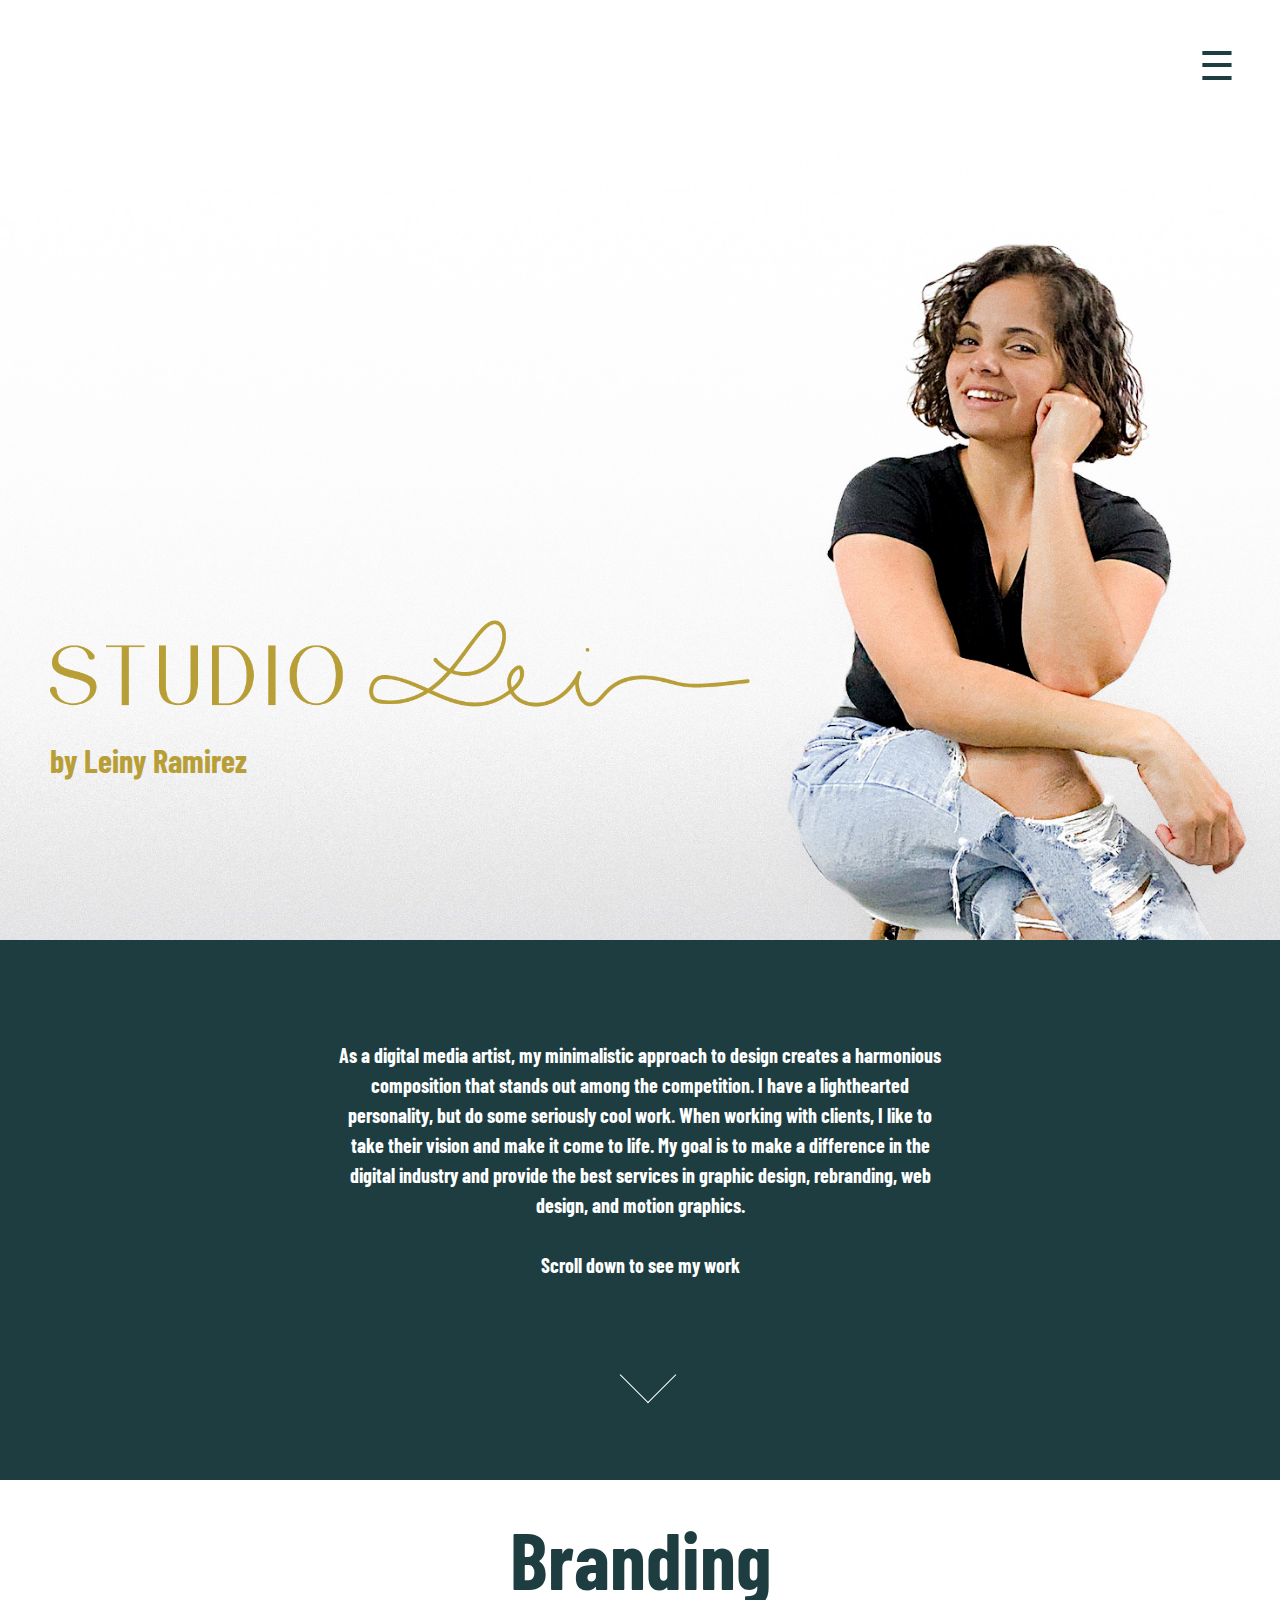
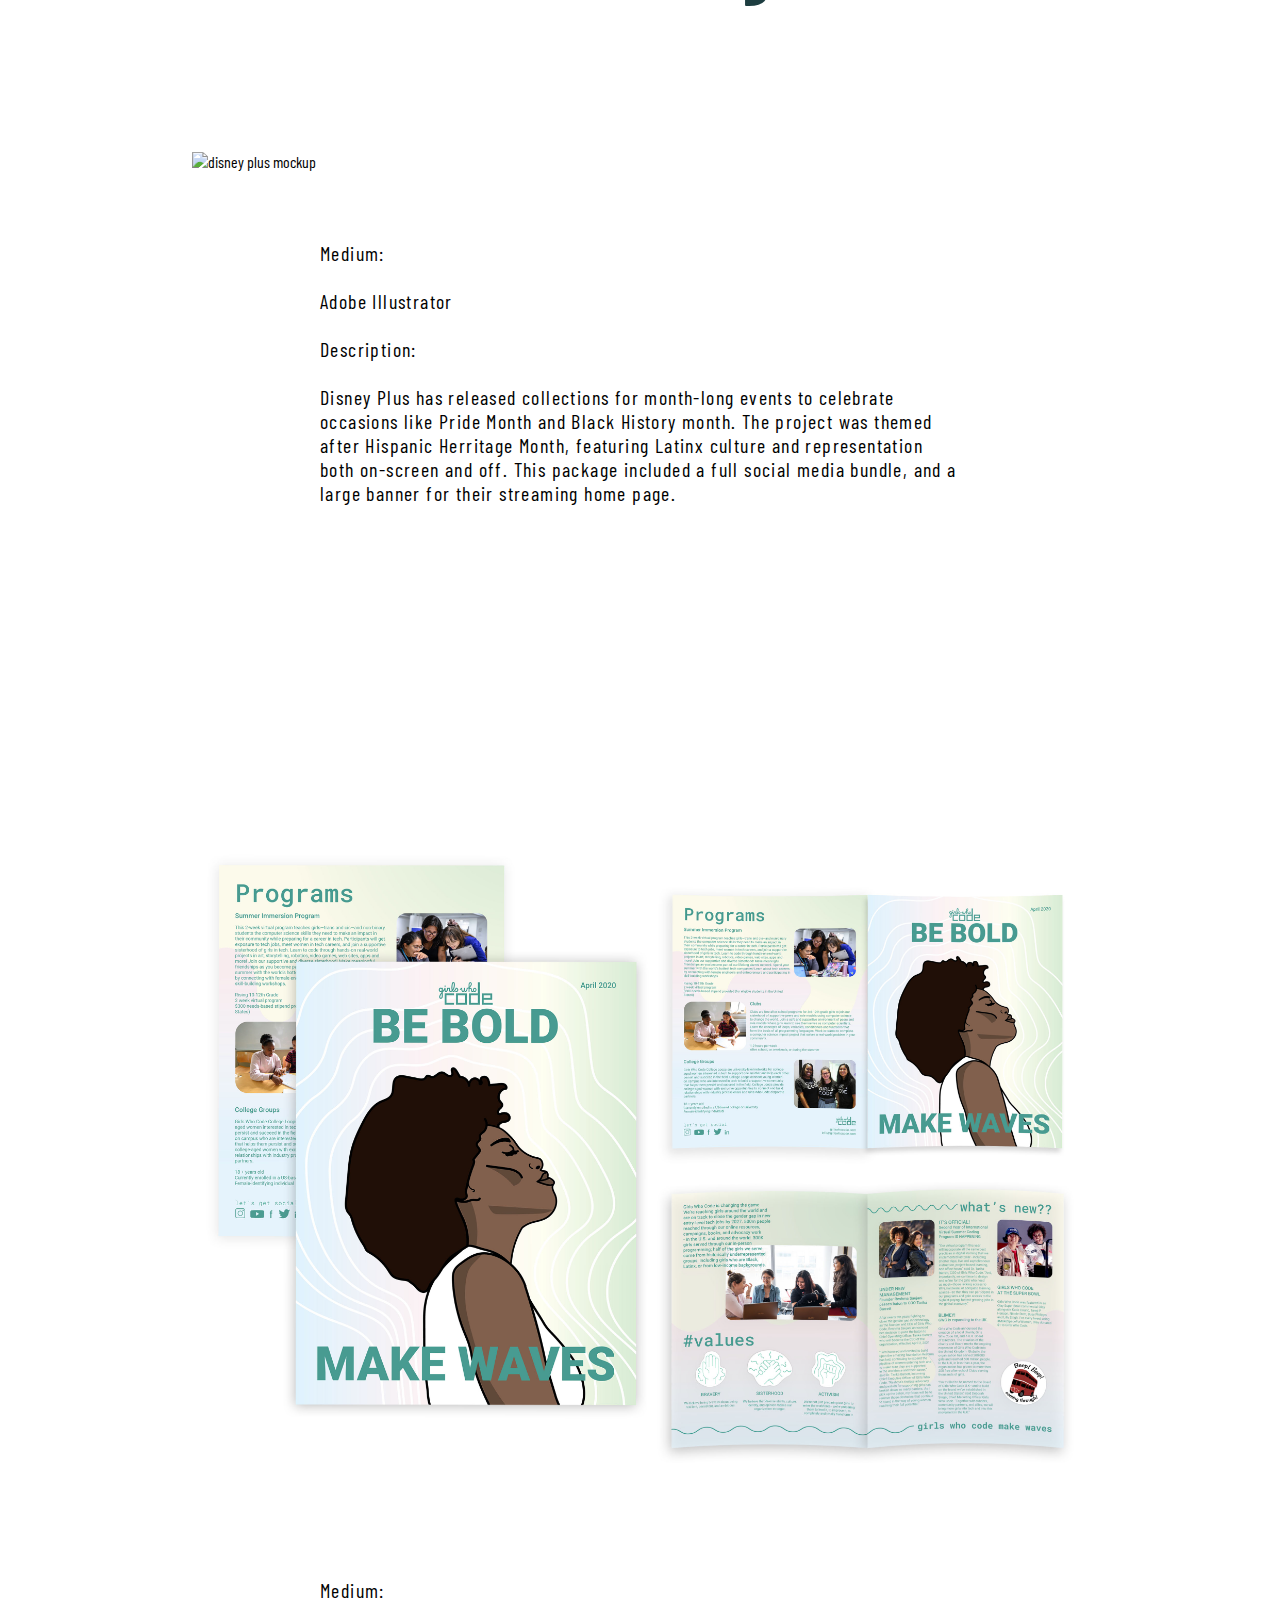
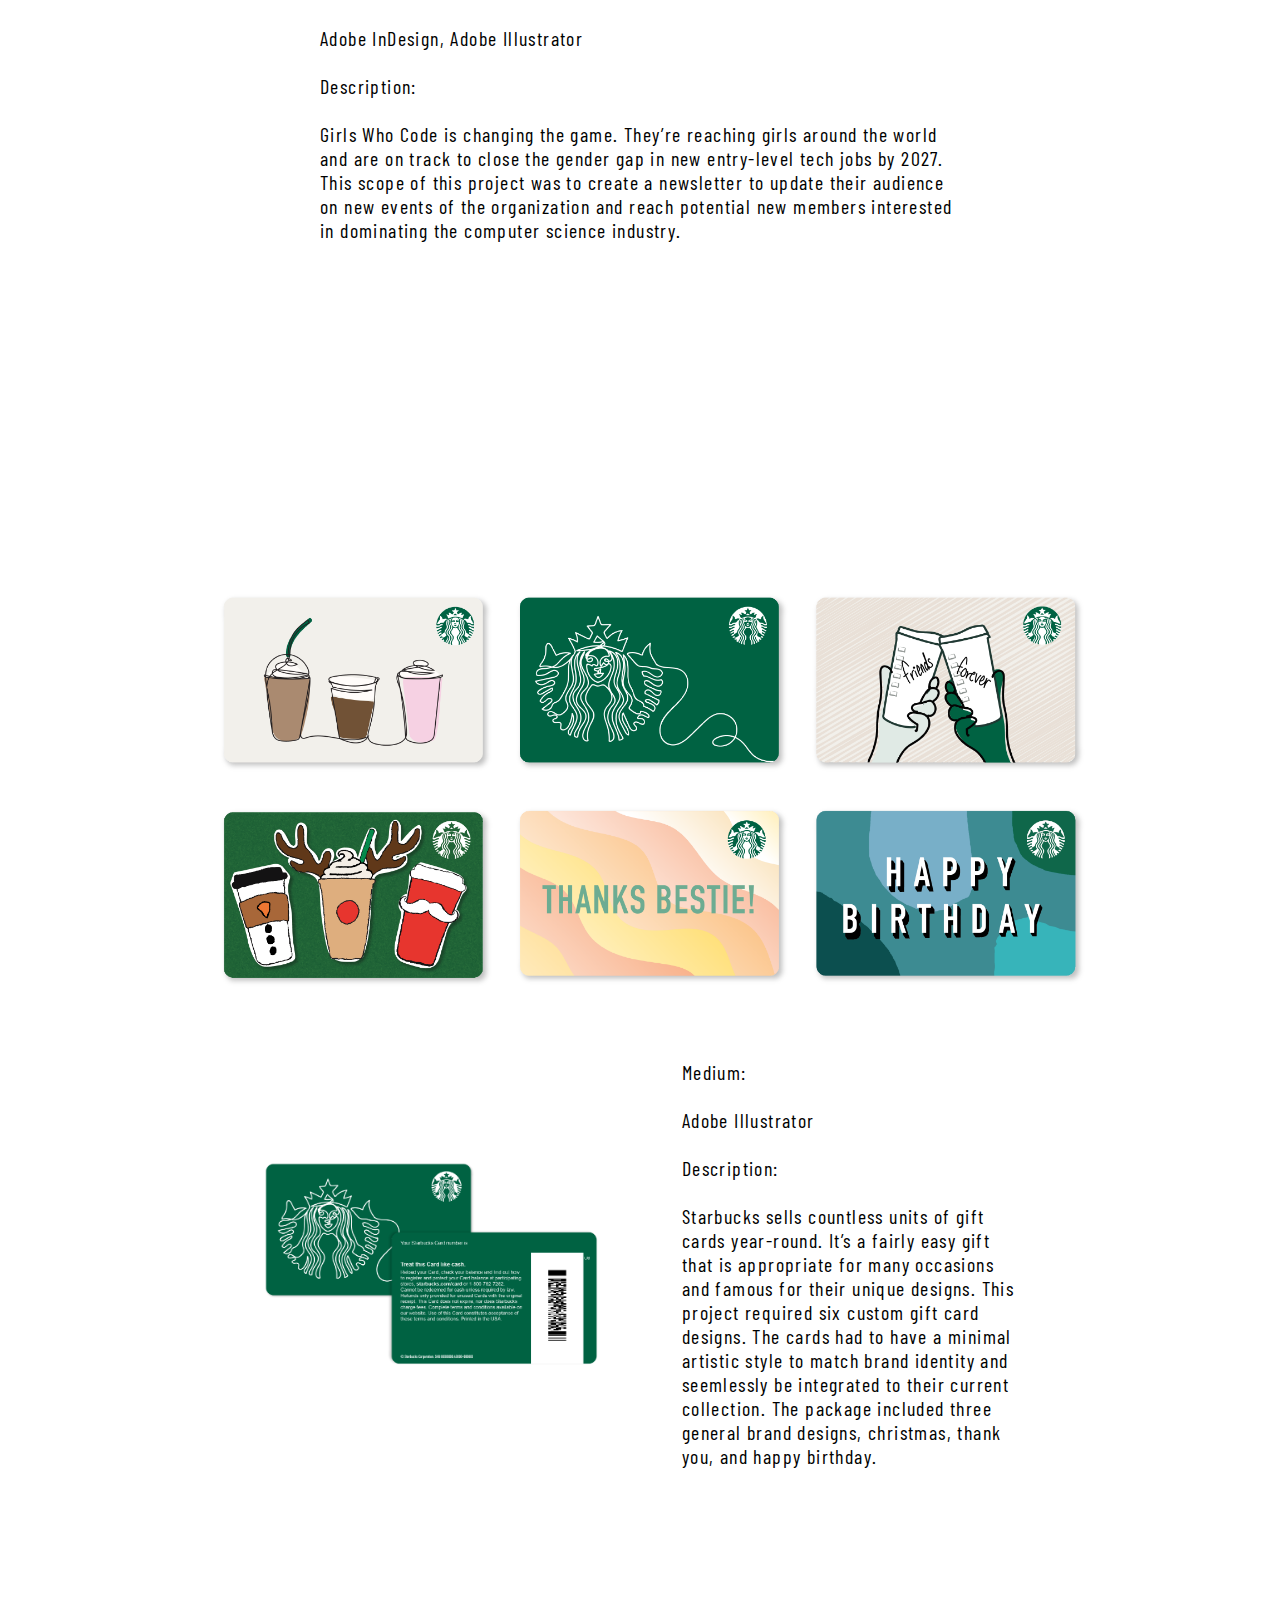
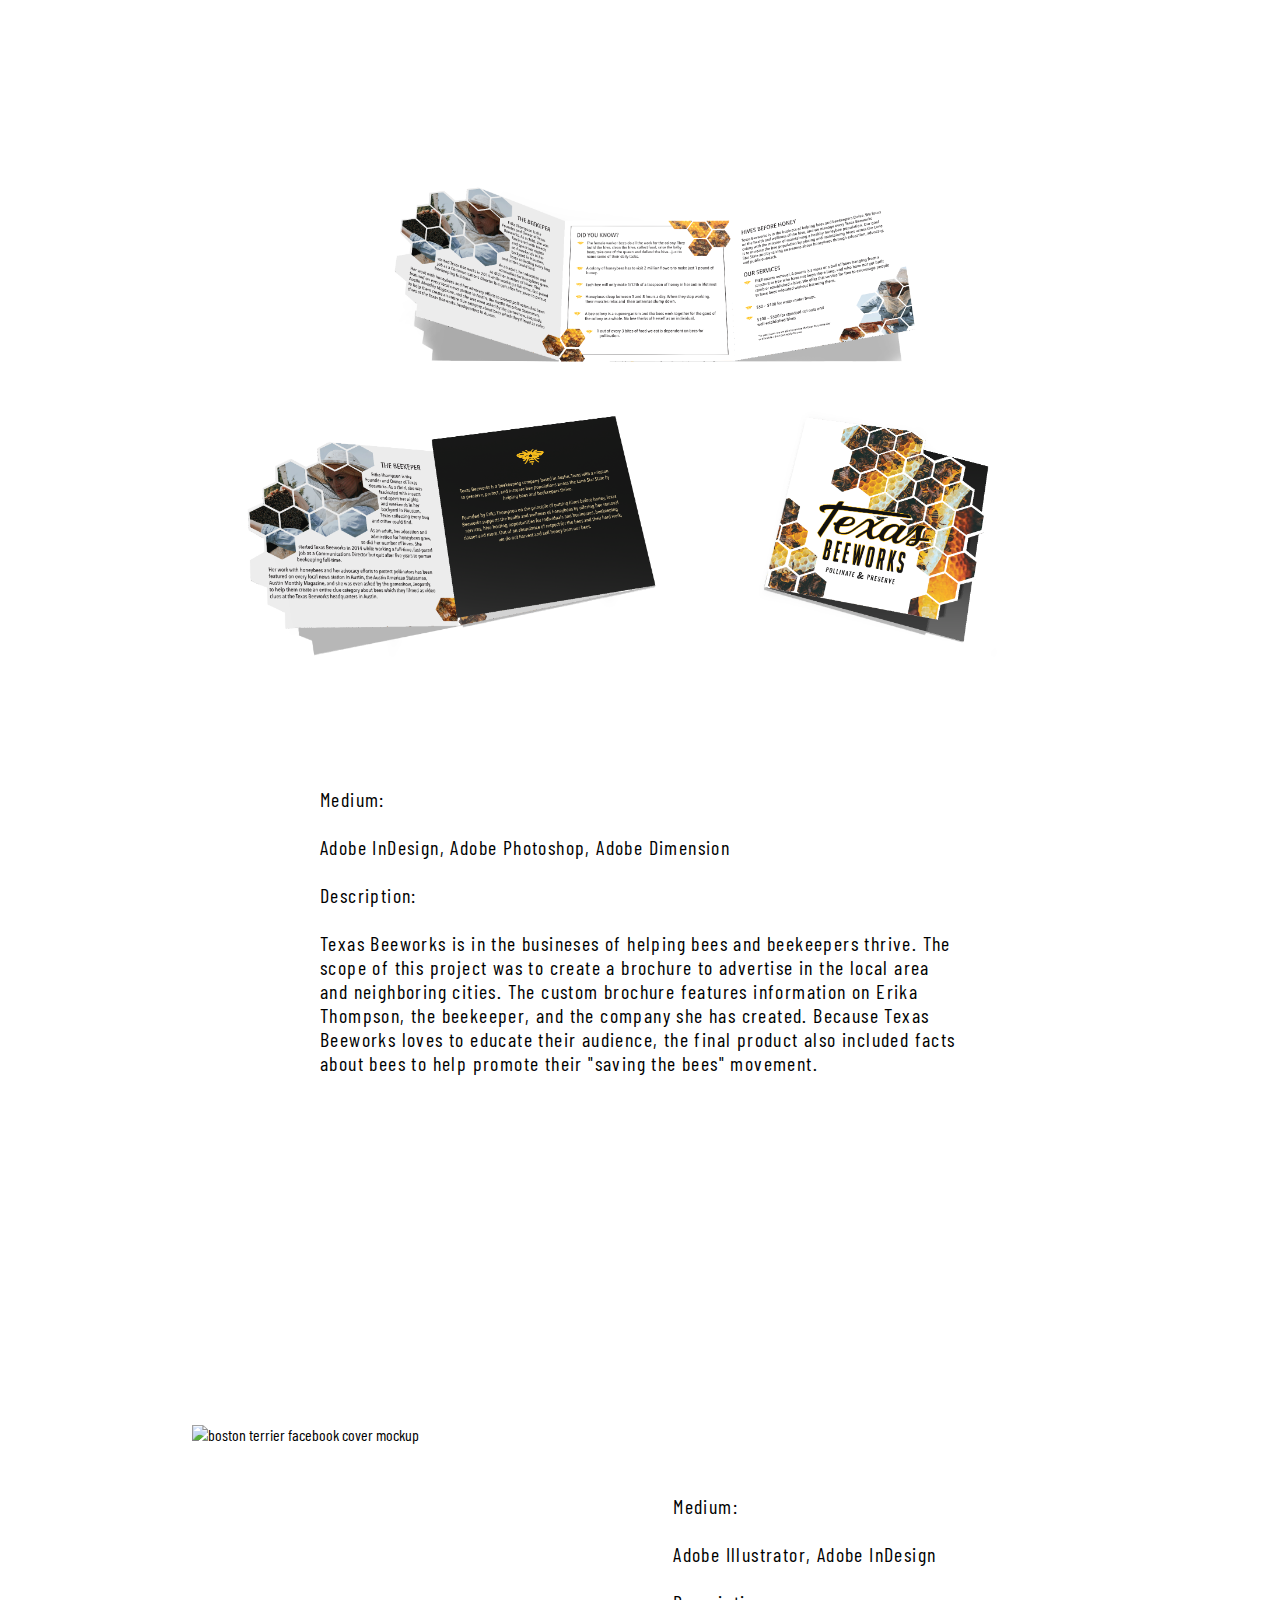
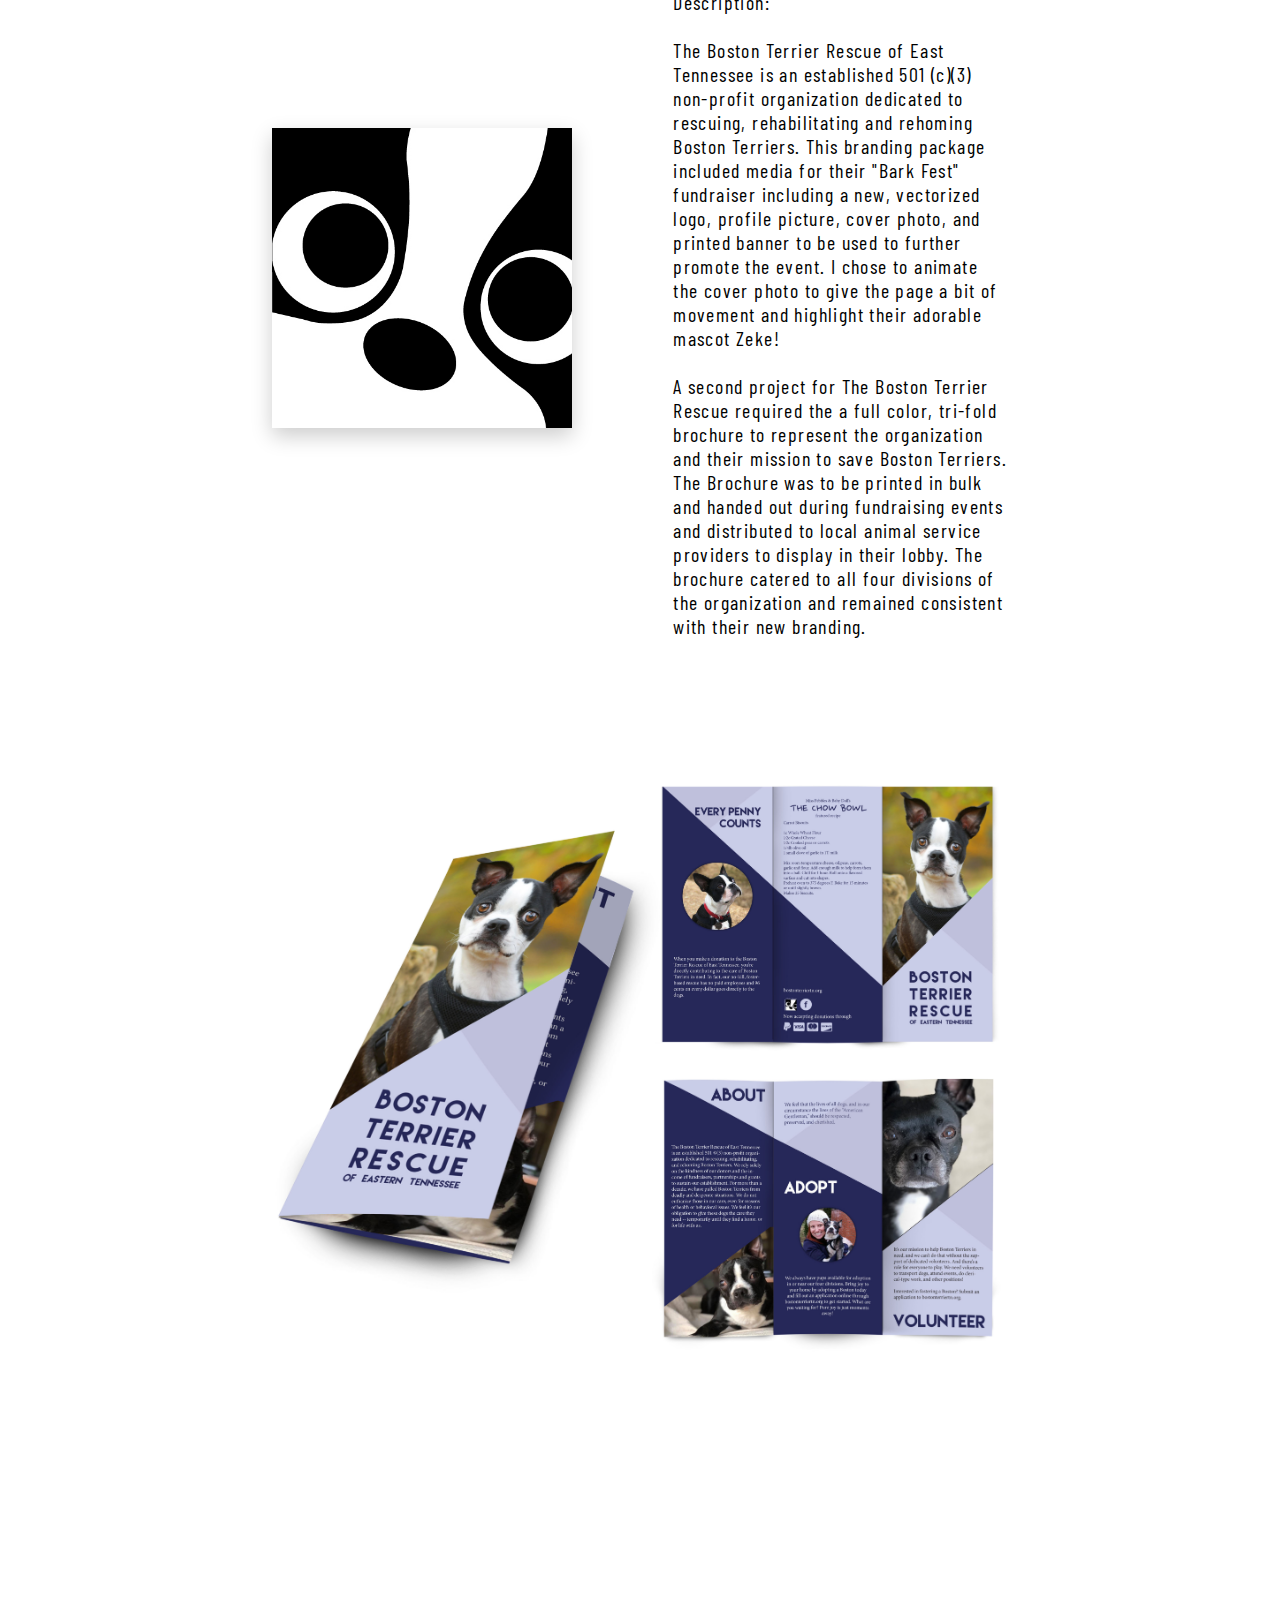
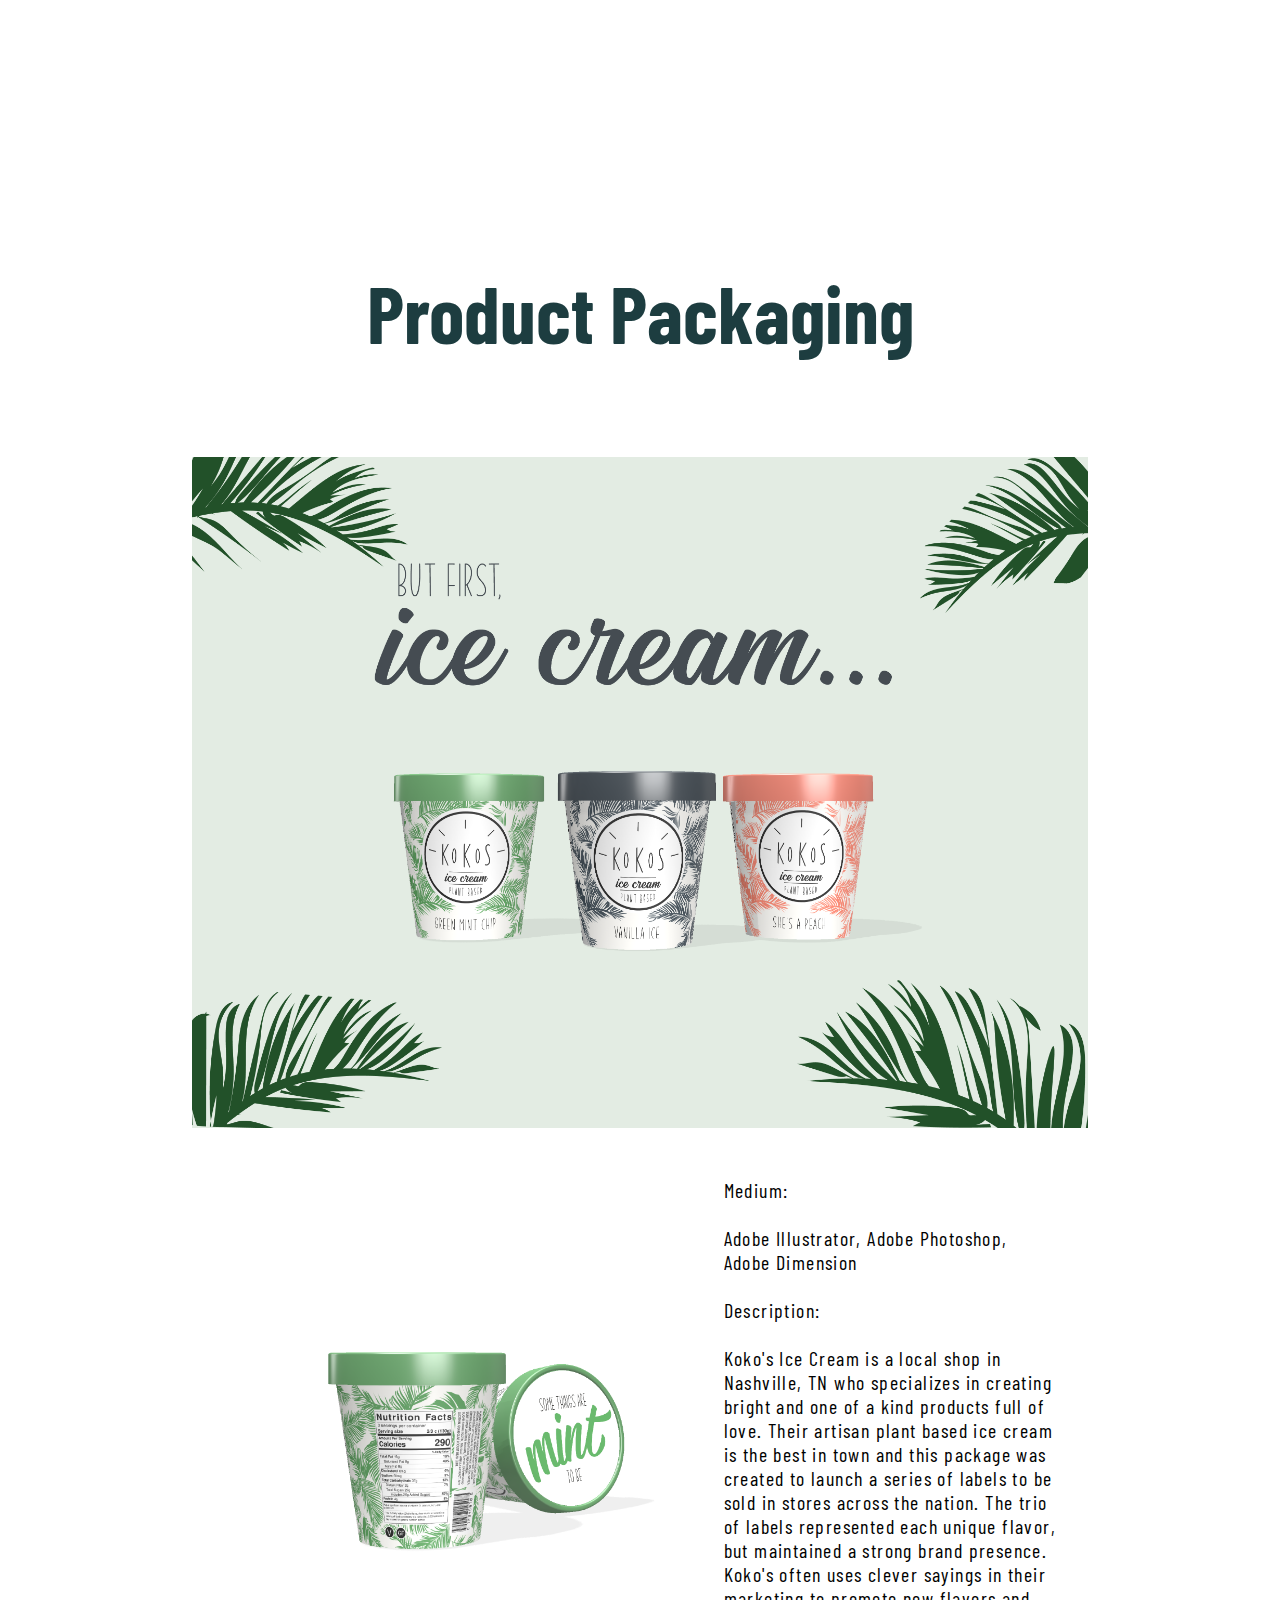
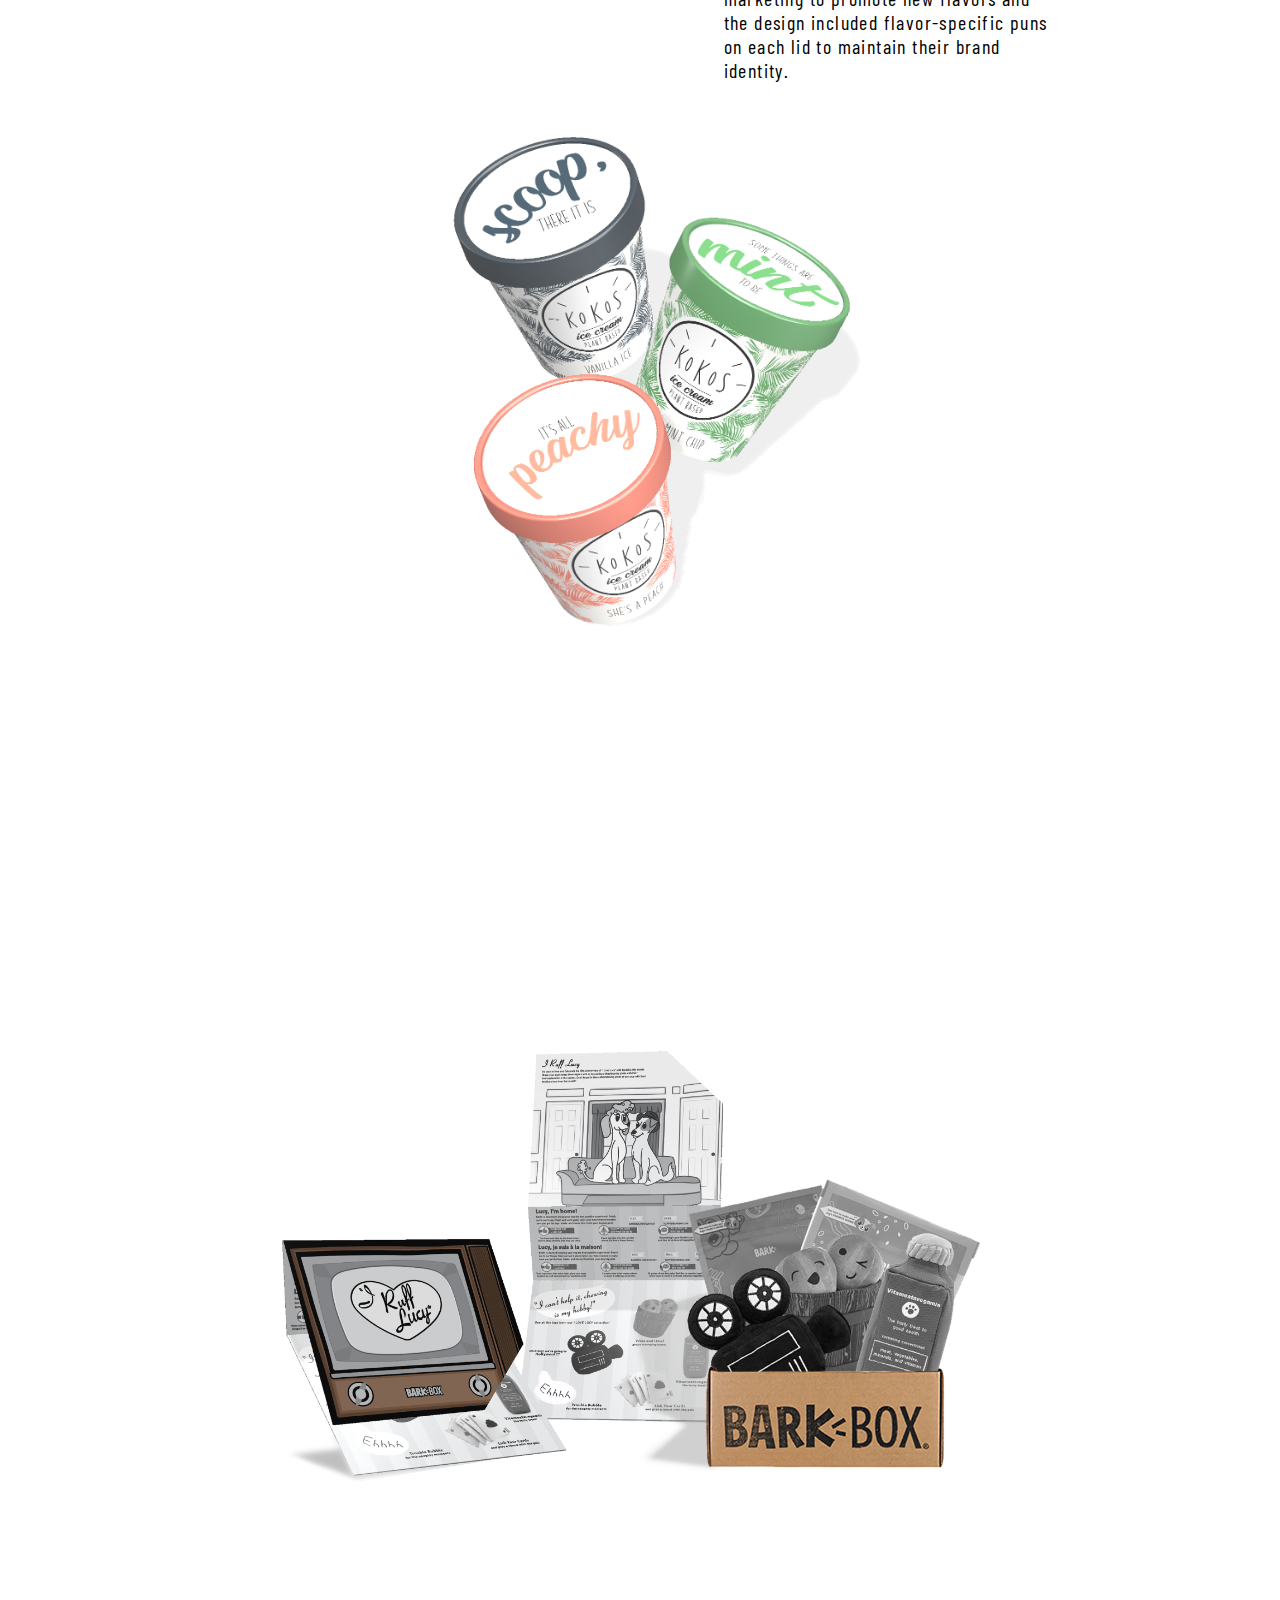
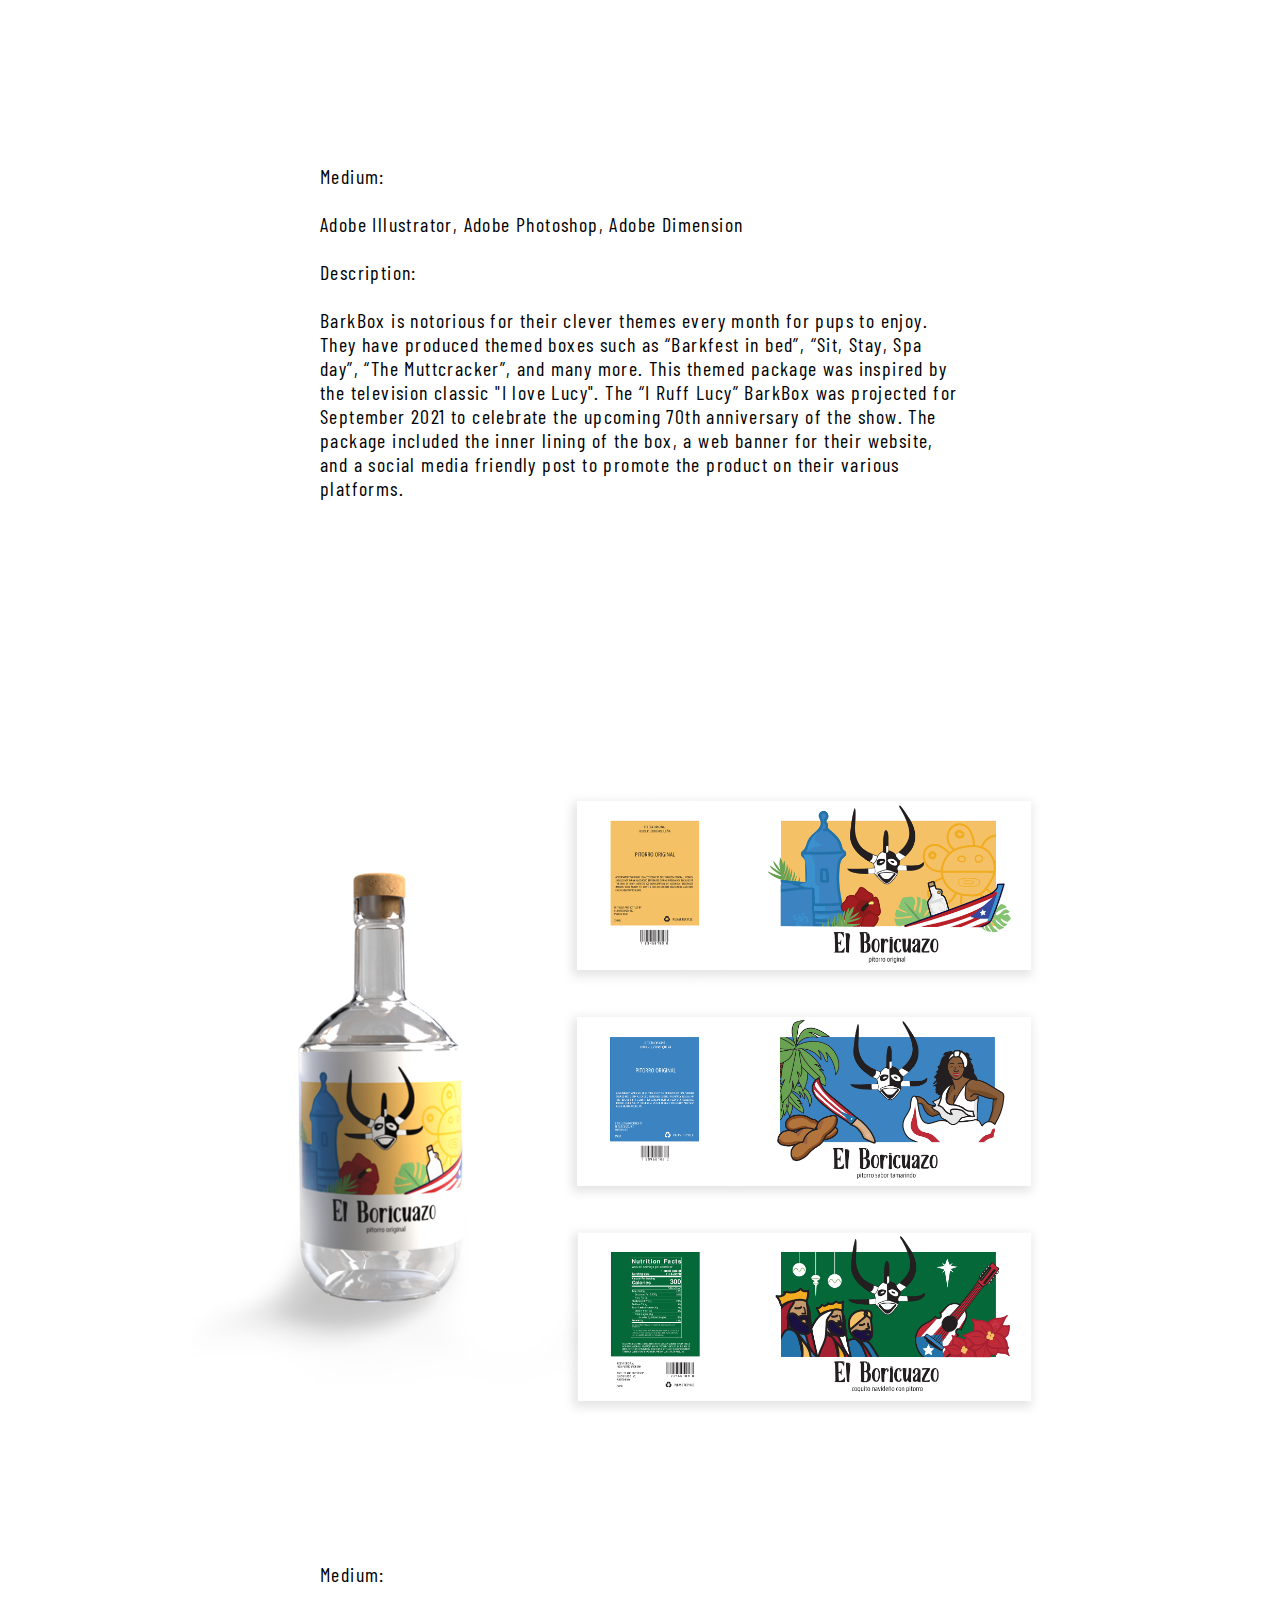
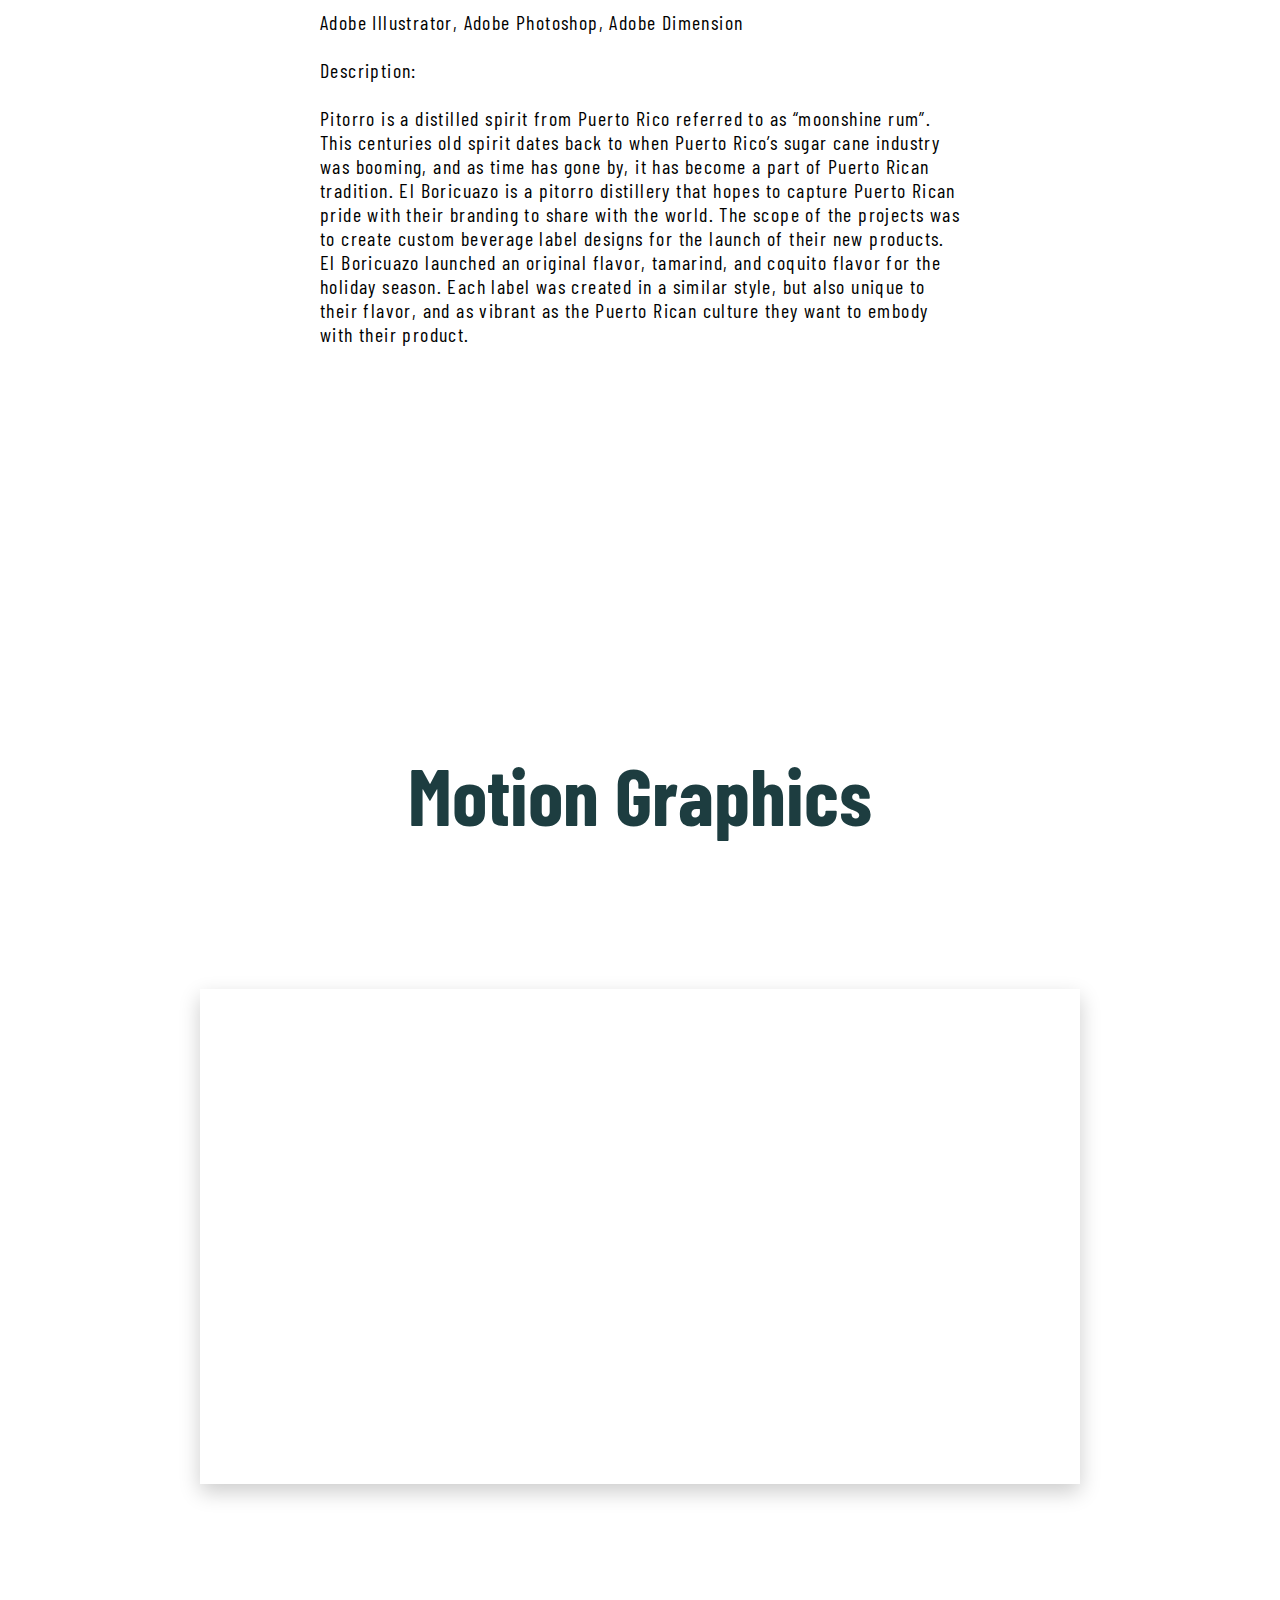
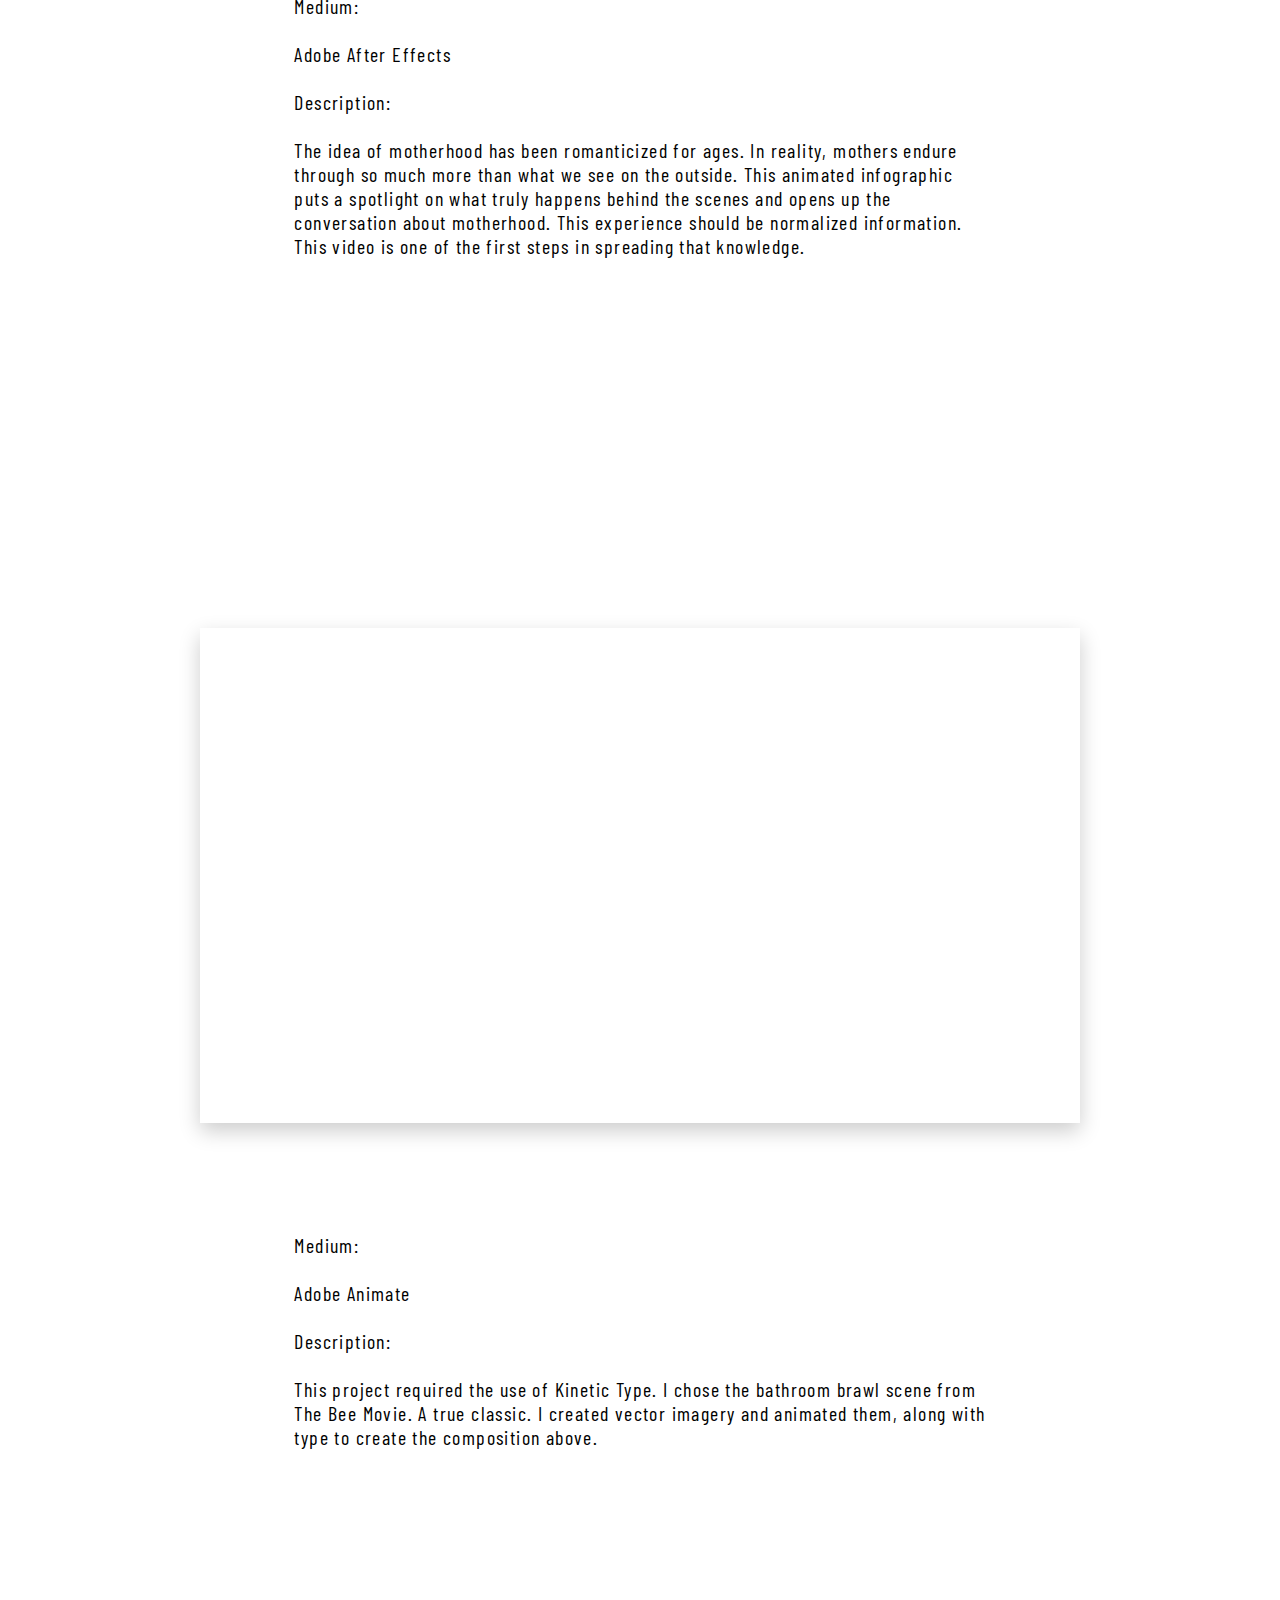
==== commit 01d7982e: "Update index.html" ====
--- a/index.html
+++ b/index.html
@@ -233,7 +233,7 @@
         <br>
         Description:
         <br>
-        <br>Pitorro is a distilled spirit from Puerto Rico reffered to as “moonshine rum”. This centuries old spirit dates back to when Puerto Rico’s sugar cane industry 
+        <br>Pitorro is a distilled spirit from Puerto Rico referred to as “moonshine rum”. This centuries old spirit dates back to when Puerto Rico’s sugar cane industry 
         was booming, and as time has gone by, it has become a part of Puerto Rican tradition. El Boricuazo is a pitorro distillery that hopes to capture Puerto Rican pride 
         with their branding to share with the world. The scope of the projects was to create custom beverage label designs for the launch of their new products. El Boricuazo launched an original flavor, 
         tamarind, and coquito flavor for the holiday season. Each label was created in a similar style, but also unique to their flavor, and as vibrant as the Puerto Rican culture they want to embody with 
--- a/css/style.css
+++ b/css/style.css
@@ -8,7 +8,7 @@
   padding: 0;
 }
 h1 {
-  color: #b0a058;
+  color: #B89E37;
   display: block;
 }
 h2 {
@@ -20,8 +20,8 @@
 }
 h4 {
   text-align: center;
-  font-size: 80px;
-  color: #b0a058;
+  font-size: 60px;
+  color: #B89E37;
   margin-top: 500px;
   margin-bottom: 500px;
   padding: 25px 0;
@@ -32,6 +32,77 @@
   color: #1d3d40;
   margin-top: 200px;
   padding: 25px 0;
+}
+h5 a {
+  text-decoration: none;
+  color: inherit;
+}
+h5 a:hover {
+  color: #B89E37;
+}
+h6 {
+  font-size: 30px;
+  color: #B89E37;
+  text-align: left;
+  margin-bottom: 25px;
+}
+.mobile {
+  height: 100%;
+  width: 400px;
+  position: fixed;
+  z-index: 4;
+  top: 0;
+  right: -400px;
+  background-color: rgba(255, 255, 255, 0.966);
+  overflow-x: hidden;
+  transition: 0.5s;
+}
+.mobile a {
+  padding: 8px;
+  text-decoration: none;
+  font-size: 30px;
+  color: #1d3d40;
+  display: block;
+}
+.mobile a:hover {
+  color: #B89E37;
+  transition: 0s;
+}
+.mobile a:focus {
+  color: #B89E37;
+  transition: 0s;
+}
+.mobile .closebtn {
+  position: absolute;
+  top: 20px;
+  right: 45px;
+  font-size: 60px;
+}
+.mobile-content {
+  position: absolute;
+  top: 5%;
+  width: 80%;
+  text-align: left;
+  margin-top: 30px;
+  margin-left: 5%;
+}
+.mobile-social {
+  position: absolute;
+  bottom: 5%;
+  margin-left: 15%;
+  width: 80%;
+  display: flex;
+}
+.mobile-social a {
+  margin: 0 auto;
+  display: flex;
+  width: 50%;
+}
+.mobile-menu-btn {
+  top: 40px;
+  position: fixed;
+  right: 45px;
+  z-index: 3;
 }
 .hero {
   background-image: url('../images/hjk-2.jpg');
@@ -194,7 +265,7 @@
 }
 .motion-graphics {
   background-color: white;
-  margin-bottom: 200px;
+  margin-bottom: 50px;
   margin-left: auto;
   margin-right: auto;
   width: 90%;
@@ -225,12 +296,10 @@
   margin-left: auto;
   margin-right: auto;
   position: relative;
-  margin-top: 100px;
 }
 .branding .content {
   padding: 50px 0;
   display: flex;
-  margin-bottom: 60px;
 }
 .branding .content img {
   display: block;
@@ -247,35 +316,33 @@
 }
 .branding-lrg {
   position: relative;
-  margin-bottom: 80px;
 }
 .branding-lrg img {
   display: block;
   margin-left: auto;
   margin-right: auto;
   position: relative;
-  width: 60%;
-}
-.branding2 {
+  width: 70%;
+}
+.branding-2 {
   background-color: white;
   margin: 0 auto;
   width: 70%;
   position: relative;
   margin-bottom: 400px;
 }
-.branding2 .content {
+.branding-2 .content {
   padding: 50px 30px;
   display: flex;
-  margin-bottom: 60px;
-}
-.branding2 .content img {
+}
+.branding-2 .content img {
   display: inline;
   box-shadow: 0 8px 20px 0px rgba(0, 0, 0, 0.2);
-  width: 30%;
+  width: 40%;
   margin: auto;
   min-width: 300px;
 }
-.branding2 .content p {
+.branding-2 .content p {
   display: inline;
   width: 40%;
   max-width: 500px;
@@ -285,7 +352,7 @@
 }
 .branding-3 {
   background-color: white;
-  margin-bottom: 450px;
+  margin-bottom: 350px;
   margin-left: auto;
   margin-right: auto;
   position: relative;
@@ -335,7 +402,7 @@
 }
 .packaging-2 {
   background-color: white;
-  margin-bottom: 200px;
+  margin-bottom: 300px;
   margin-left: auto;
   margin-right: auto;
   position: relative;
@@ -358,33 +425,52 @@
   margin-left: auto;
   margin-right: auto;
 }
+.packaging-3 {
+  margin: 0 auto;
+  width: 70%;
+  position: relative;
+}
+.packaging-3 .content {
+  padding: 50px 30px;
+  display: flex;
+}
+.packaging-3 .content img {
+  display: inline;
+  width: 60%;
+  margin: auto;
+  min-width: 300px;
+}
+.packaging-3 .content p {
+  display: inline;
+  width: 40%;
+  max-width: 500px;
+  letter-spacing: 0.07em;
+  font-size: 20px;
+  margin: 0 auto;
+}
 .packaging-lrg {
   position: relative;
   margin-bottom: 80px;
 }
 .packaging-lrg img {
   display: block;
-  margin-left: auto;
-  margin-right: auto;
-  position: relative;
-  width: 60%;
+  margin: 0 auto;
+  position: relative;
+  width: 70%;
 }
 .packaging-attachment {
-  background-color: white;
-  margin: 0 auto;
-  width: 50%;
+  margin: 0 auto;
   position: relative;
   margin-bottom: 400px;
 }
 .packaging-attachment .content {
   display: flex;
-  margin-bottom: 60px;
 }
 .packaging-attachment .content img {
   display: inline;
-  width: 50%;
-  margin: 0 20px;
+  padding: 0 10px;
   min-width: 300px;
+  width: 50%;
 }
 .packaging-attachment .content p {
   display: inline;
@@ -405,11 +491,10 @@
   text-align: center;
 }
 .divider {
-  padding: 100px 0;
   margin-bottom: 100px;
 }
 .divider h3 {
-  color: #b0a058;
+  color: #B89E37;
   width: 50%;
   margin: 0 auto;
   text-align: center;
@@ -418,7 +503,7 @@
 .scroll-container2 {
   padding-top: 20px;
   display: flex;
-  margin-bottom: 400px;
+  margin-bottom: 50px;
 }
 .scroll-container2 .demo a {
   position: absolute;
@@ -445,8 +530,6 @@
   width: 60px;
   height: 60px;
   margin-left: -12px;
-  border-left: 1px solid #b0a058;
-  border-bottom: 1px solid #b0a058;
   -webkit-transform: rotate(-45deg);
   transform: rotate(-45deg);
   -webkit-animation: sdb05 1.5s infinite;
@@ -501,6 +584,119 @@
   text-align: center;
   font-size: 25px;
 }
+.footer2 {
+  padding: 50px 30px;
+  background-color: #1d3d40;
+  position: absolute;
+  width: 100%;
+}
+.footer2 img {
+  display: block;
+  margin: 0 auto;
+  width: 30%;
+}
+.footer2 h3 {
+  color: white;
+  width: 50%;
+  margin: 0 auto;
+  text-align: center;
+  font-size: 18px;
+}
+.contact {
+  color: #1d3d40;
+  font-size: 25px;
+  text-align: center;
+  margin-bottom: 35%;
+}
+.contact table {
+  width: 100%;
+}
+.contact table tr {
+  padding: 20px;
+  padding: 100px 20px;
+}
+.contact a {
+  text-decoration: none;
+  color: inherit;
+  padding: 50px 20px;
+  font-size: 40px;
+}
+.contact a:hover {
+  color: #B89E37;
+}
+.resume-body {
+  width: 70%;
+  margin: 0 auto;
+  max-width: 900px;
+  margin-bottom: 200px;
+}
+.resume-body table {
+  position: relative;
+  width: 100%;
+  max-width: 900px;
+}
+.resume-body table .left {
+  text-align: left;
+  padding-right: 30%;
+  font-size: 20px;
+}
+.resume-body table .bars {
+  width: 300px;
+}
+.resume-body .content {
+  width: 100%;
+  font-size: 20px;
+  line-height: 30px;
+}
+.resume-body .duties p {
+  margin-top: -20px;
+}
+#myBtn {
+  display: none;
+  position: fixed;
+  bottom: 20px;
+  right: 30px;
+  z-index: 99;
+  font-size: 20px;
+  border: none;
+  outline: none;
+  background-color: transparent;
+  cursor: pointer;
+  padding: 23px 25px;
+  border-radius: 50px;
+  color: #1d3d40;
+  font-family: 'Barlow Condensed', sans-serif;
+  font-weight: bolder;
+}
+#myBtn:hover {
+  color: #B89E37;
+  cursor: pointer;
+}
+#myBtn i {
+  padding-left: 15px;
+}
+.pdf {
+  display: block;
+  margin: 0 auto;
+  padding: 15px 20px;
+  background-color: #1d3d40;
+  width: 150px;
+  text-align: center;
+  color: inherit;
+  border-radius: 4px;
+}
+.pdf:hover {
+  cursor: pointer;
+  box-shadow: 0 8px 20px 0px rgba(0, 0, 0, 0.2);
+}
+.pdf button {
+  background-color: transparent;
+  border: none;
+  font-size: 18px;
+  font-family: 'Barlow Condensed', sans-serif;
+  color: white;
+  font-weight: bolder;
+}
 @-webkit-keyframes sdb05 {
   0% {
     -webkit-transform: rotate(-45deg) translate(0, 0);
@@ -527,6 +723,11 @@
     opacity: 0;
   }
 }
+@media screen and (max-width: 480px) {
+  .mobile {
+    width: 250px;
+  }
+}
 @media screen and (max-width: 801px) {
   .hero {
     background-position: 65% 50%;
--- a/css/style.css
+++ b/css/style.css
@@ -8,7 +8,7 @@
   padding: 0;
 }
 h1 {
-  color: #b0a058;
+  color: #B89E37;
   display: block;
 }
 h2 {
@@ -20,8 +20,8 @@
 }
 h4 {
   text-align: center;
-  font-size: 80px;
-  color: #b0a058;
+  font-size: 60px;
+  color: #B89E37;
   margin-top: 500px;
   margin-bottom: 500px;
   padding: 25px 0;
@@ -32,6 +32,77 @@
   color: #1d3d40;
   margin-top: 200px;
   padding: 25px 0;
+}
+h5 a {
+  text-decoration: none;
+  color: inherit;
+}
+h5 a:hover {
+  color: #B89E37;
+}
+h6 {
+  font-size: 30px;
+  color: #B89E37;
+  text-align: left;
+  margin-bottom: 25px;
+}
+.mobile {
+  height: 100%;
+  width: 400px;
+  position: fixed;
+  z-index: 4;
+  top: 0;
+  right: -400px;
+  background-color: rgba(255, 255, 255, 0.966);
+  overflow-x: hidden;
+  transition: 0.5s;
+}
+.mobile a {
+  padding: 8px;
+  text-decoration: none;
+  font-size: 30px;
+  color: #1d3d40;
+  display: block;
+}
+.mobile a:hover {
+  color: #B89E37;
+  transition: 0s;
+}
+.mobile a:focus {
+  color: #B89E37;
+  transition: 0s;
+}
+.mobile .closebtn {
+  position: absolute;
+  top: 20px;
+  right: 45px;
+  font-size: 60px;
+}
+.mobile-content {
+  position: absolute;
+  top: 5%;
+  width: 80%;
+  text-align: left;
+  margin-top: 30px;
+  margin-left: 5%;
+}
+.mobile-social {
+  position: absolute;
+  bottom: 5%;
+  margin-left: 15%;
+  width: 80%;
+  display: flex;
+}
+.mobile-social a {
+  margin: 0 auto;
+  display: flex;
+  width: 50%;
+}
+.mobile-menu-btn {
+  top: 40px;
+  position: fixed;
+  right: 45px;
+  z-index: 3;
 }
 .hero {
   background-image: url('../images/hjk-2.jpg');
@@ -194,7 +265,7 @@
 }
 .motion-graphics {
   background-color: white;
-  margin-bottom: 200px;
+  margin-bottom: 50px;
   margin-left: auto;
   margin-right: auto;
   width: 90%;
@@ -225,12 +296,10 @@
   margin-left: auto;
   margin-right: auto;
   position: relative;
-  margin-top: 100px;
 }
 .branding .content {
   padding: 50px 0;
   display: flex;
-  margin-bottom: 60px;
 }
 .branding .content img {
   display: block;
@@ -247,35 +316,33 @@
 }
 .branding-lrg {
   position: relative;
-  margin-bottom: 80px;
 }
 .branding-lrg img {
   display: block;
   margin-left: auto;
   margin-right: auto;
   position: relative;
-  width: 60%;
-}
-.branding2 {
+  width: 70%;
+}
+.branding-2 {
   background-color: white;
   margin: 0 auto;
   width: 70%;
   position: relative;
   margin-bottom: 400px;
 }
-.branding2 .content {
+.branding-2 .content {
   padding: 50px 30px;
   display: flex;
-  margin-bottom: 60px;
-}
-.branding2 .content img {
+}
+.branding-2 .content img {
   display: inline;
   box-shadow: 0 8px 20px 0px rgba(0, 0, 0, 0.2);
-  width: 30%;
+  width: 40%;
   margin: auto;
   min-width: 300px;
 }
-.branding2 .content p {
+.branding-2 .content p {
   display: inline;
   width: 40%;
   max-width: 500px;
@@ -285,7 +352,7 @@
 }
 .branding-3 {
   background-color: white;
-  margin-bottom: 450px;
+  margin-bottom: 350px;
   margin-left: auto;
   margin-right: auto;
   position: relative;
@@ -335,7 +402,7 @@
 }
 .packaging-2 {
   background-color: white;
-  margin-bottom: 200px;
+  margin-bottom: 300px;
   margin-left: auto;
   margin-right: auto;
   position: relative;
@@ -358,33 +425,52 @@
   margin-left: auto;
   margin-right: auto;
 }
+.packaging-3 {
+  margin: 0 auto;
+  width: 70%;
+  position: relative;
+}
+.packaging-3 .content {
+  padding: 50px 30px;
+  display: flex;
+}
+.packaging-3 .content img {
+  display: inline;
+  width: 60%;
+  margin: auto;
+  min-width: 300px;
+}
+.packaging-3 .content p {
+  display: inline;
+  width: 40%;
+  max-width: 500px;
+  letter-spacing: 0.07em;
+  font-size: 20px;
+  margin: 0 auto;
+}
 .packaging-lrg {
   position: relative;
   margin-bottom: 80px;
 }
 .packaging-lrg img {
   display: block;
-  margin-left: auto;
-  margin-right: auto;
-  position: relative;
-  width: 60%;
+  margin: 0 auto;
+  position: relative;
+  width: 70%;
 }
 .packaging-attachment {
-  background-color: white;
-  margin: 0 auto;
-  width: 50%;
+  margin: 0 auto;
   position: relative;
   margin-bottom: 400px;
 }
 .packaging-attachment .content {
   display: flex;
-  margin-bottom: 60px;
 }
 .packaging-attachment .content img {
   display: inline;
-  width: 50%;
-  margin: 0 20px;
+  padding: 0 10px;
   min-width: 300px;
+  width: 50%;
 }
 .packaging-attachment .content p {
   display: inline;
@@ -405,11 +491,10 @@
   text-align: center;
 }
 .divider {
-  padding: 100px 0;
   margin-bottom: 100px;
 }
 .divider h3 {
-  color: #b0a058;
+  color: #B89E37;
   width: 50%;
   margin: 0 auto;
   text-align: center;
@@ -418,7 +503,7 @@
 .scroll-container2 {
   padding-top: 20px;
   display: flex;
-  margin-bottom: 400px;
+  margin-bottom: 50px;
 }
 .scroll-container2 .demo a {
   position: absolute;
@@ -445,8 +530,6 @@
   width: 60px;
   height: 60px;
   margin-left: -12px;
-  border-left: 1px solid #b0a058;
-  border-bottom: 1px solid #b0a058;
   -webkit-transform: rotate(-45deg);
   transform: rotate(-45deg);
   -webkit-animation: sdb05 1.5s infinite;
@@ -501,6 +584,119 @@
   text-align: center;
   font-size: 25px;
 }
+.footer2 {
+  padding: 50px 30px;
+  background-color: #1d3d40;
+  position: absolute;
+  width: 100%;
+}
+.footer2 img {
+  display: block;
+  margin: 0 auto;
+  width: 30%;
+}
+.footer2 h3 {
+  color: white;
+  width: 50%;
+  margin: 0 auto;
+  text-align: center;
+  font-size: 18px;
+}
+.contact {
+  color: #1d3d40;
+  font-size: 25px;
+  text-align: center;
+  margin-bottom: 35%;
+}
+.contact table {
+  width: 100%;
+}
+.contact table tr {
+  padding: 20px;
+  padding: 100px 20px;
+}
+.contact a {
+  text-decoration: none;
+  color: inherit;
+  padding: 50px 20px;
+  font-size: 40px;
+}
+.contact a:hover {
+  color: #B89E37;
+}
+.resume-body {
+  width: 70%;
+  margin: 0 auto;
+  max-width: 900px;
+  margin-bottom: 200px;
+}
+.resume-body table {
+  position: relative;
+  width: 100%;
+  max-width: 900px;
+}
+.resume-body table .left {
+  text-align: left;
+  padding-right: 30%;
+  font-size: 20px;
+}
+.resume-body table .bars {
+  width: 300px;
+}
+.resume-body .content {
+  width: 100%;
+  font-size: 20px;
+  line-height: 30px;
+}
+.resume-body .duties p {
+  margin-top: -20px;
+}
+#myBtn {
+  display: none;
+  position: fixed;
+  bottom: 20px;
+  right: 30px;
+  z-index: 99;
+  font-size: 20px;
+  border: none;
+  outline: none;
+  background-color: transparent;
+  cursor: pointer;
+  padding: 23px 25px;
+  border-radius: 50px;
+  color: #1d3d40;
+  font-family: 'Barlow Condensed', sans-serif;
+  font-weight: bolder;
+}
+#myBtn:hover {
+  color: #B89E37;
+  cursor: pointer;
+}
+#myBtn i {
+  padding-left: 15px;
+}
+.pdf {
+  display: block;
+  margin: 0 auto;
+  padding: 15px 20px;
+  background-color: #1d3d40;
+  width: 150px;
+  text-align: center;
+  color: inherit;
+  border-radius: 4px;
+}
+.pdf:hover {
+  cursor: pointer;
+  box-shadow: 0 8px 20px 0px rgba(0, 0, 0, 0.2);
+}
+.pdf button {
+  background-color: transparent;
+  border: none;
+  font-size: 18px;
+  font-family: 'Barlow Condensed', sans-serif;
+  color: white;
+  font-weight: bolder;
+}
 @-webkit-keyframes sdb05 {
   0% {
     -webkit-transform: rotate(-45deg) translate(0, 0);
@@ -527,6 +723,11 @@
     opacity: 0;
   }
 }
+@media screen and (max-width: 480px) {
+  .mobile {
+    width: 250px;
+  }
+}
 @media screen and (max-width: 801px) {
   .hero {
     background-position: 65% 50%;
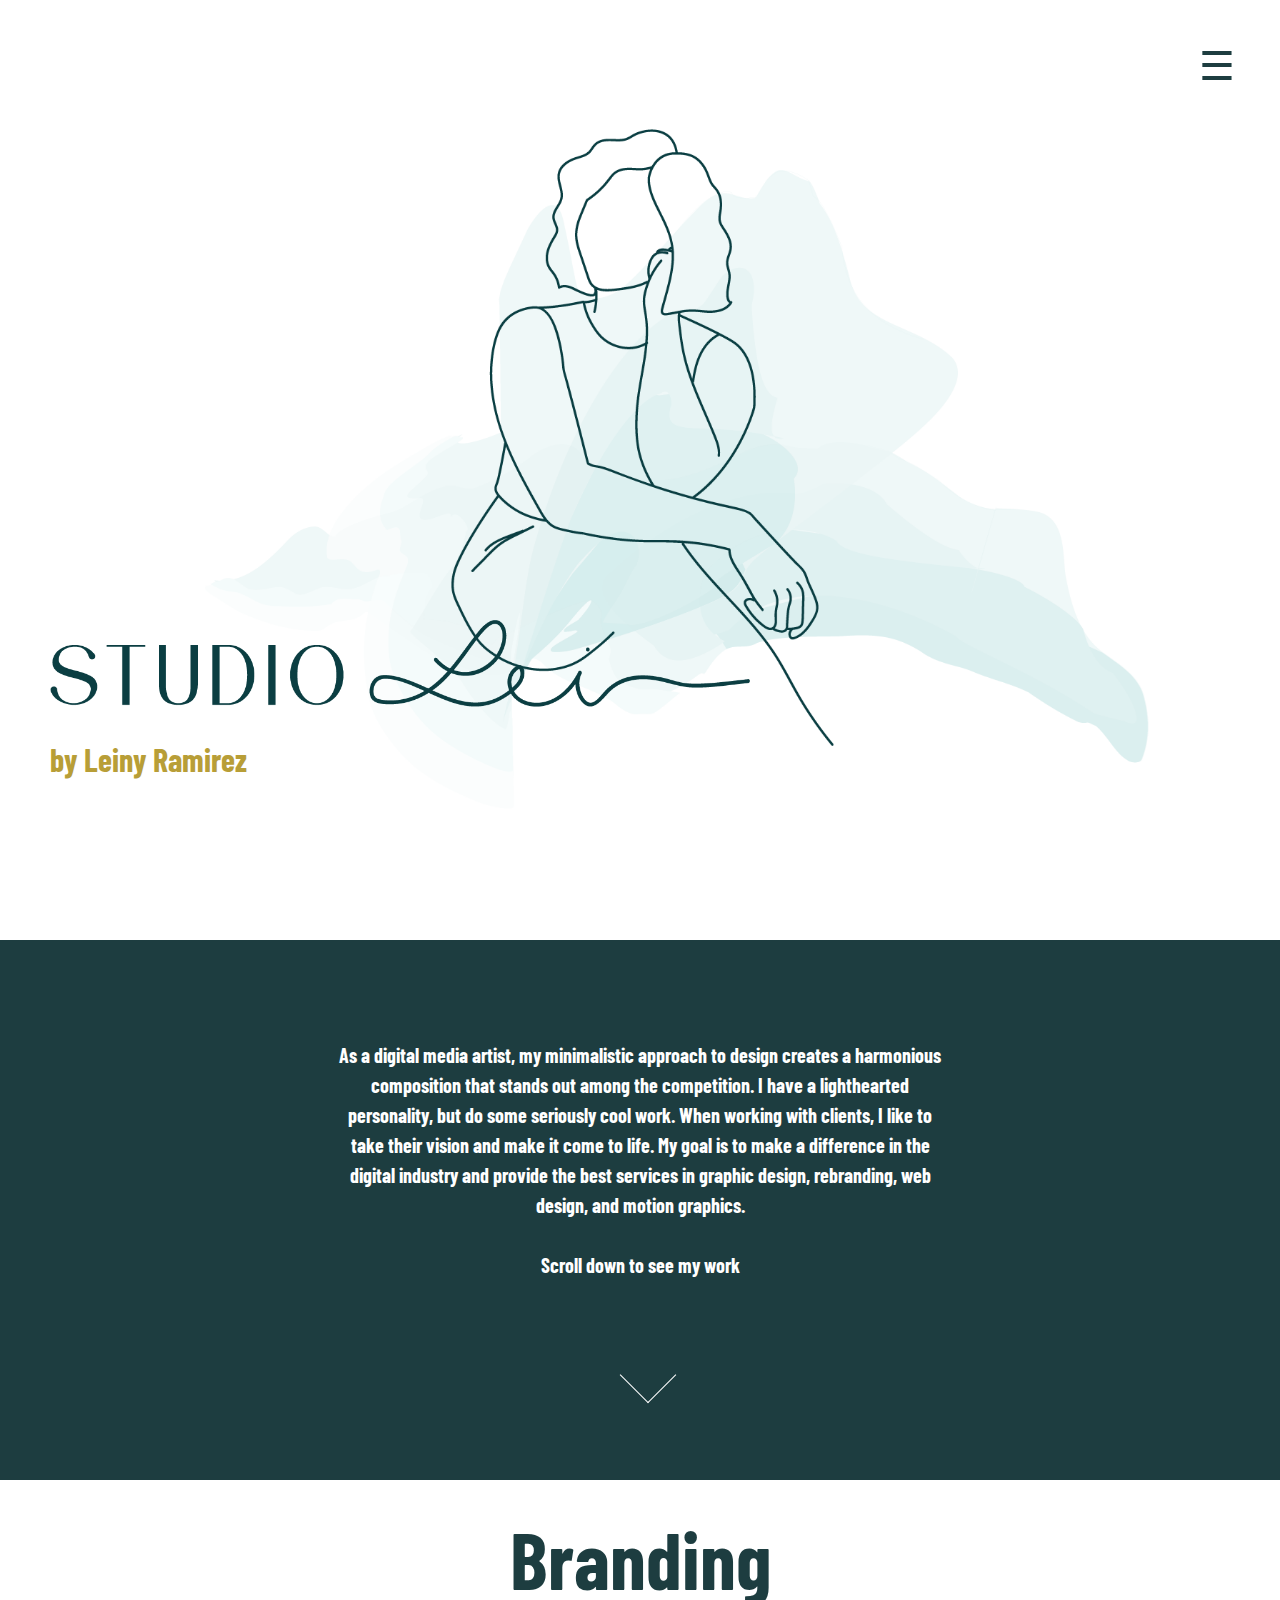
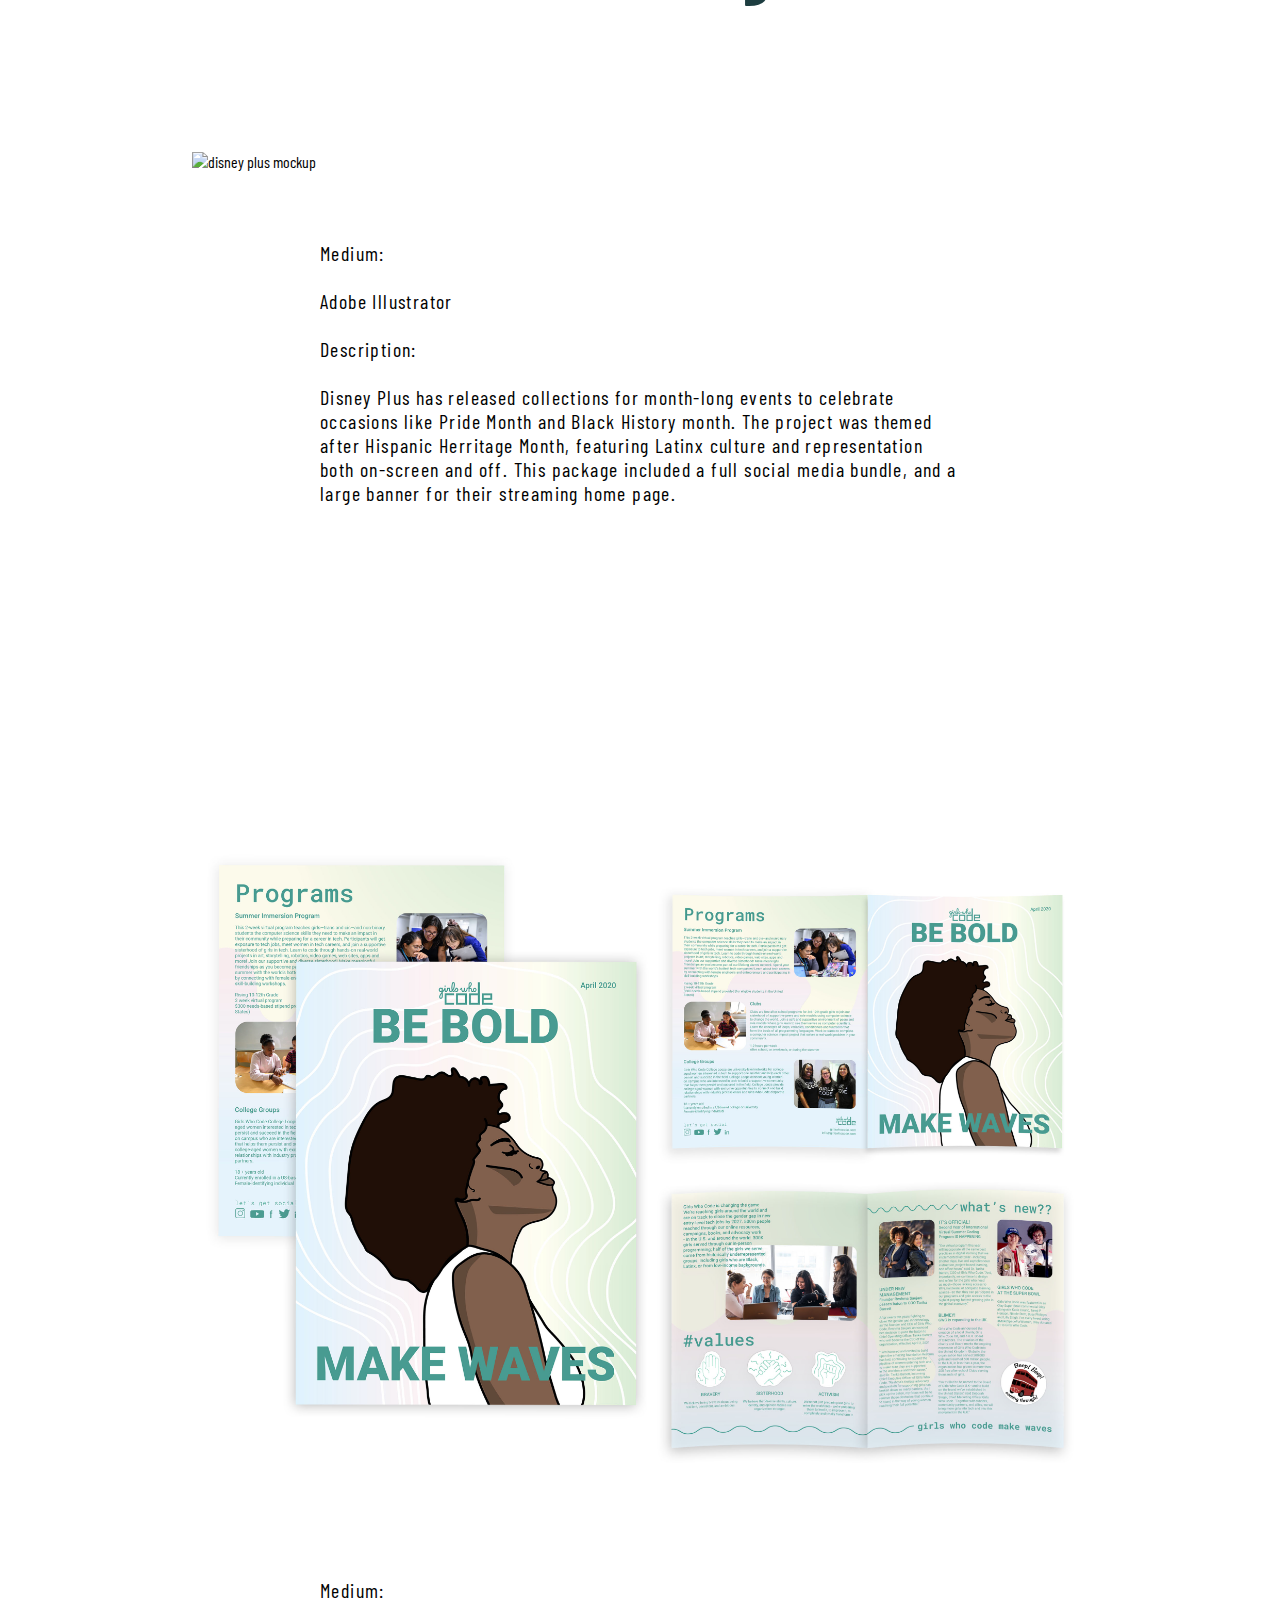
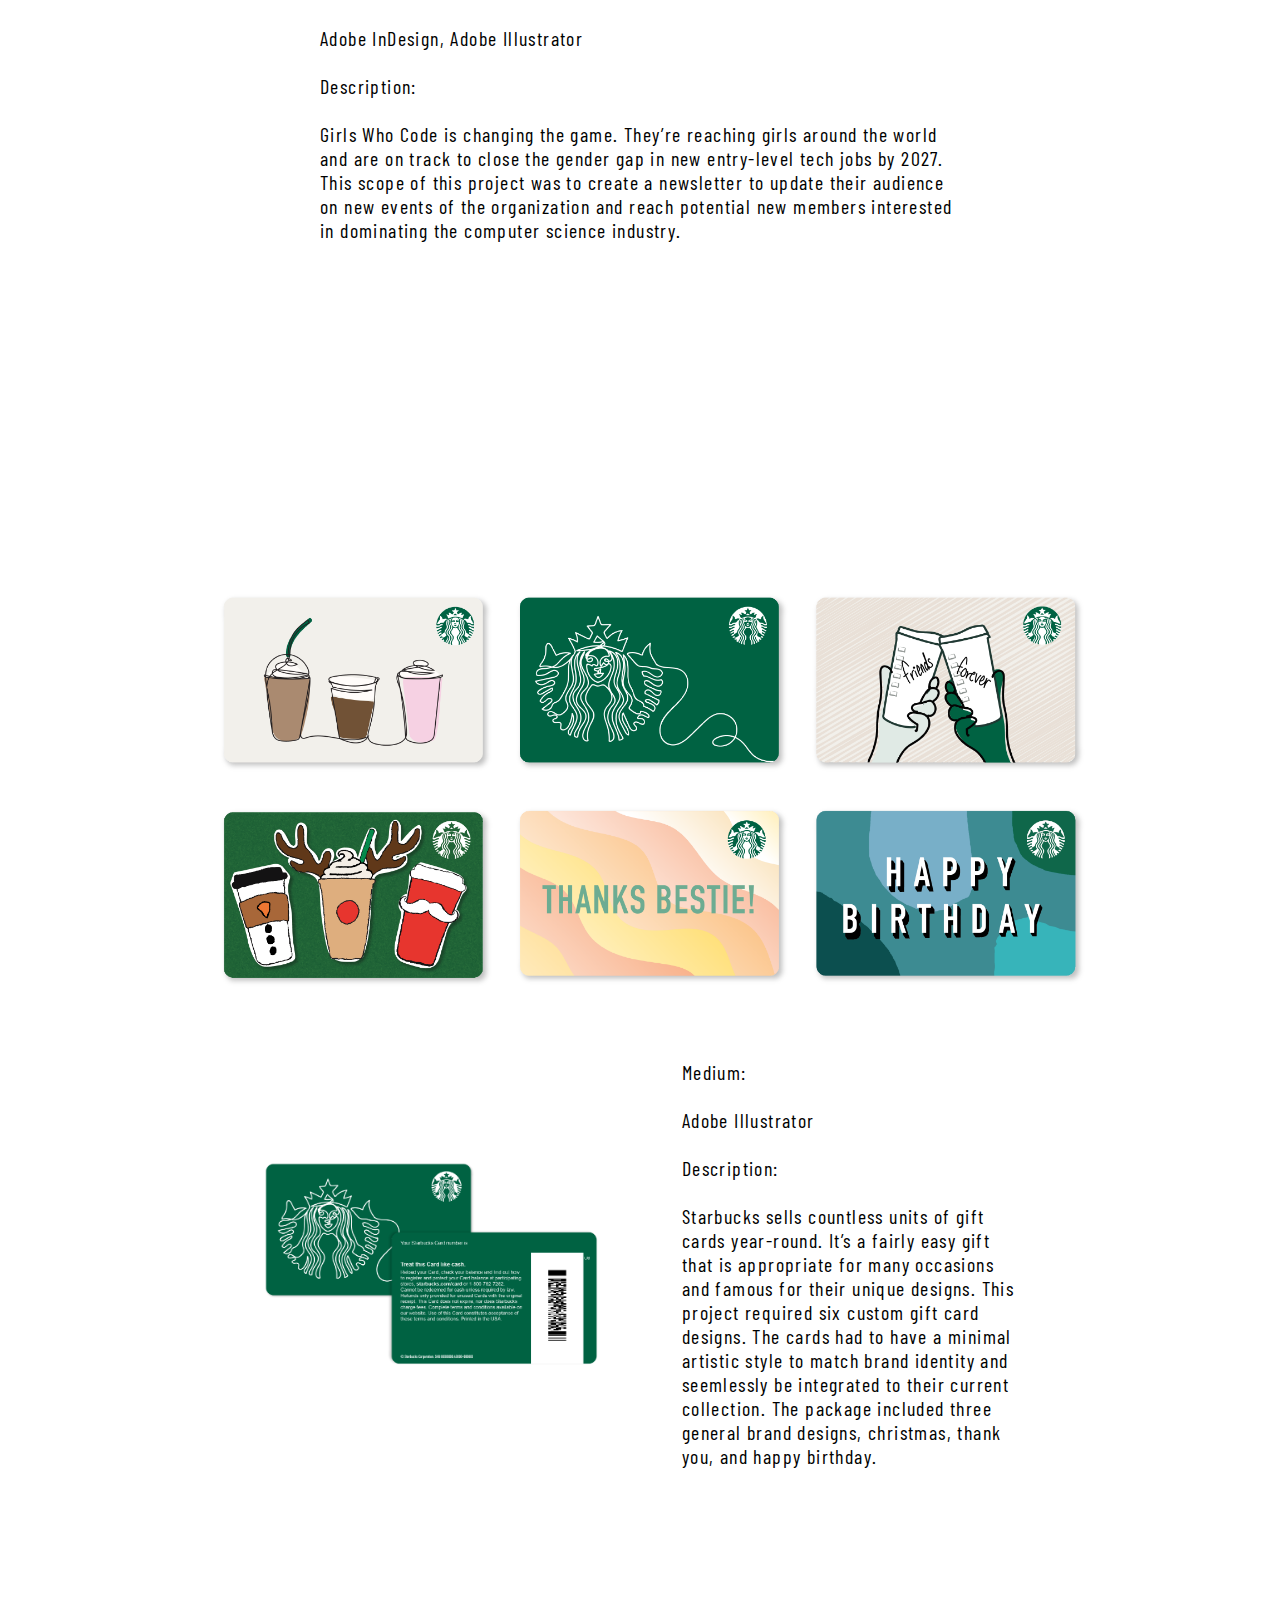
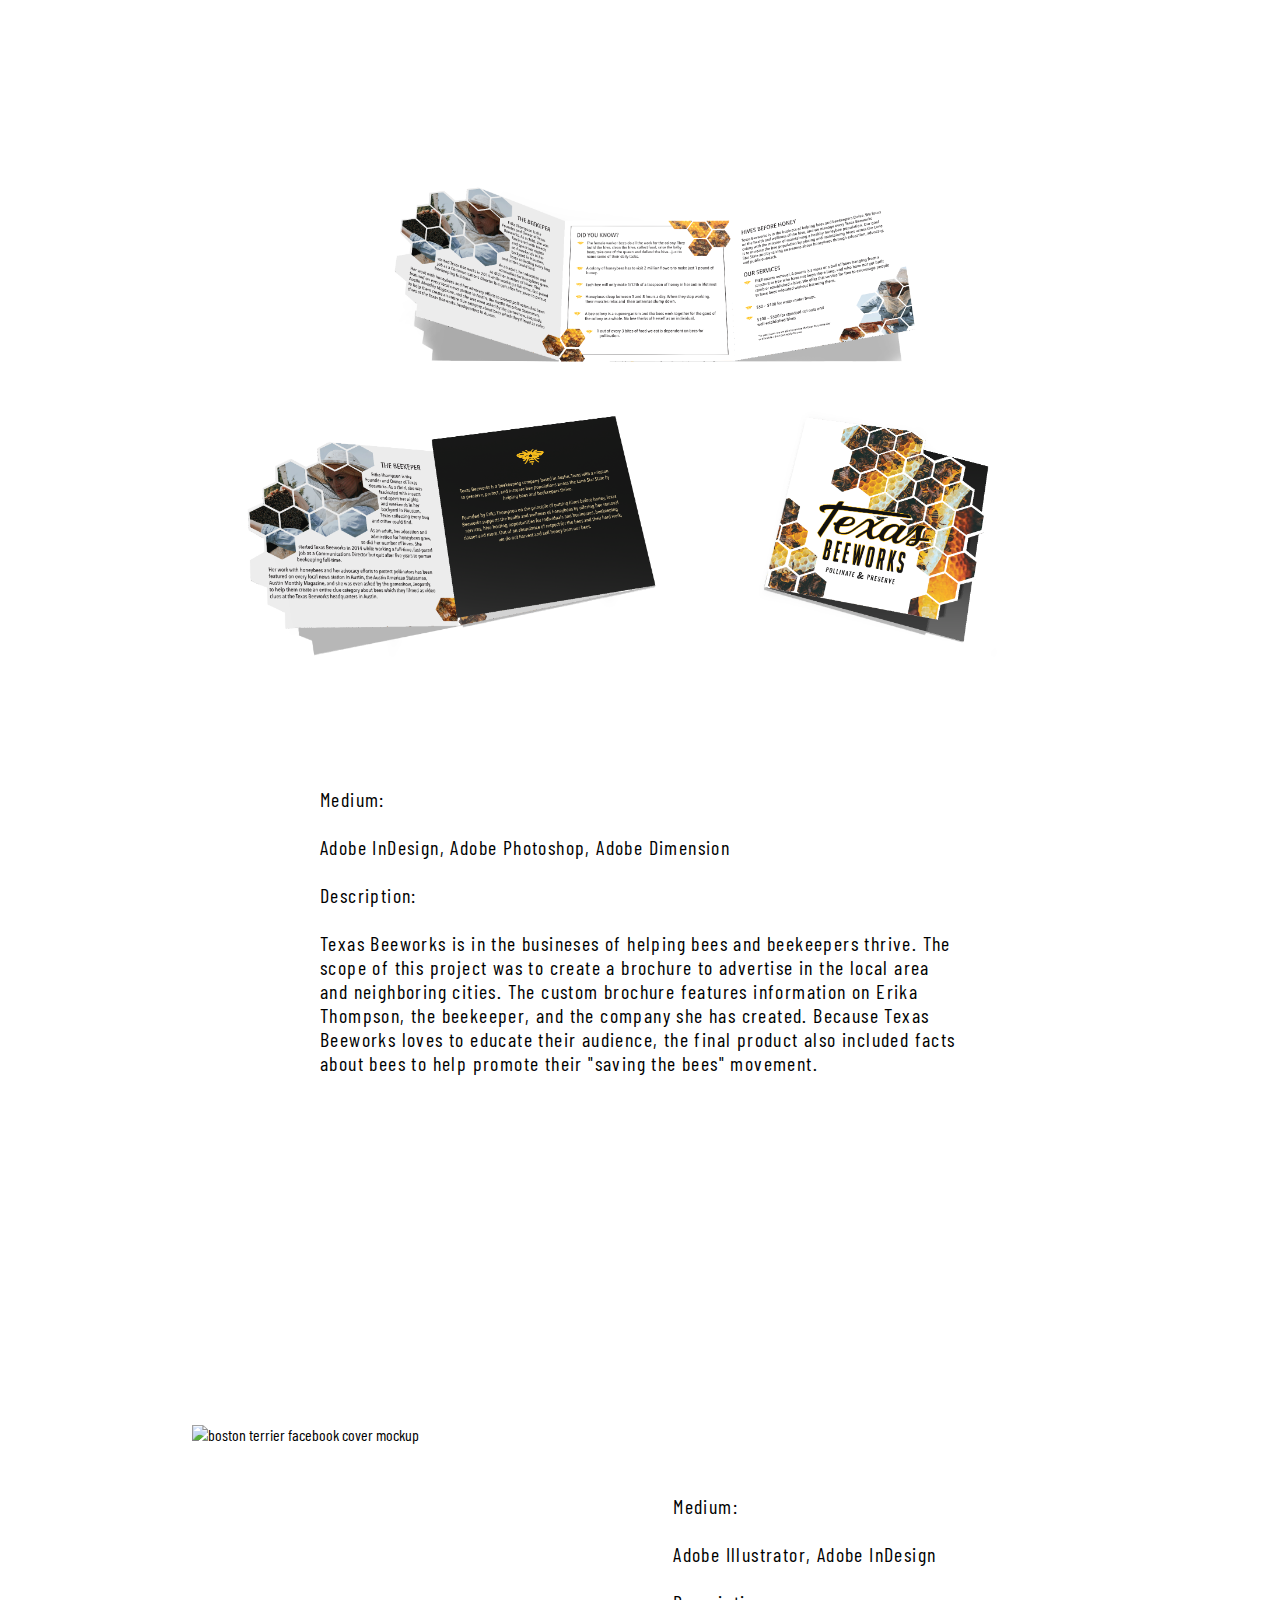
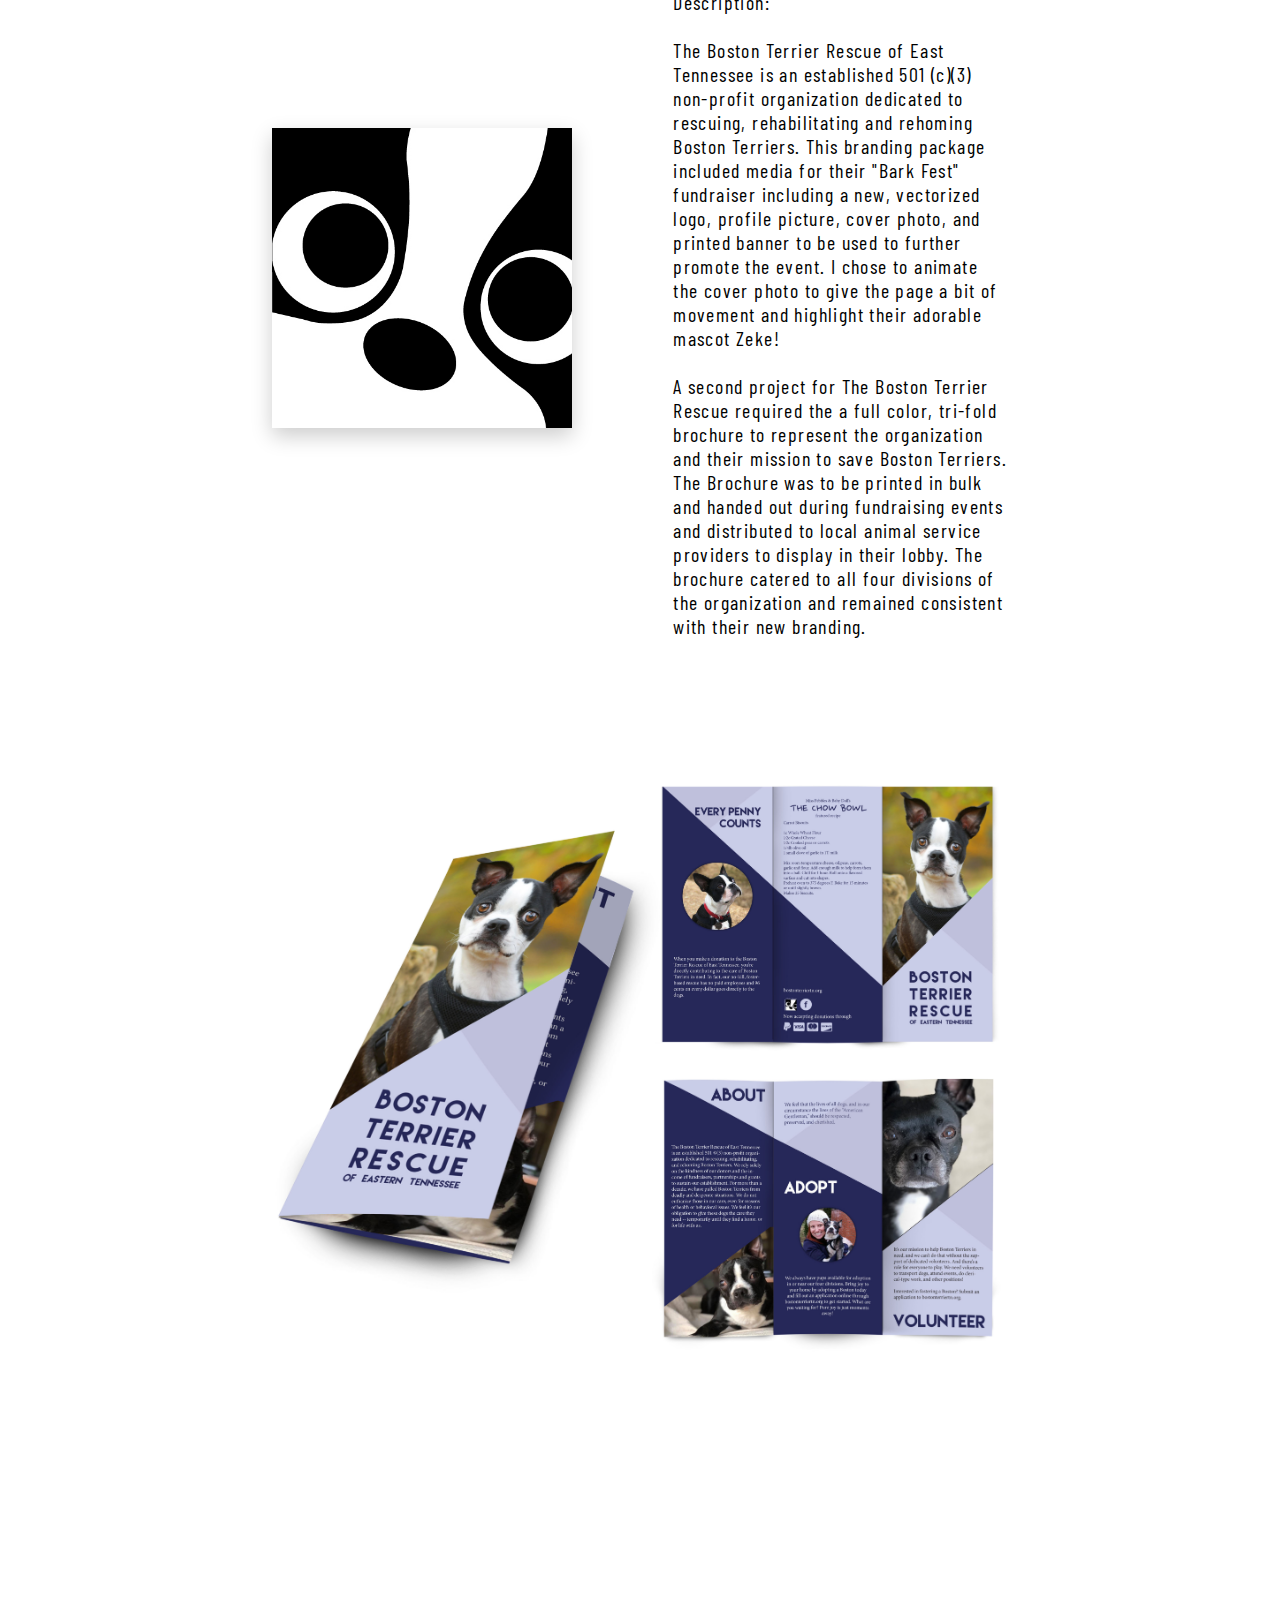
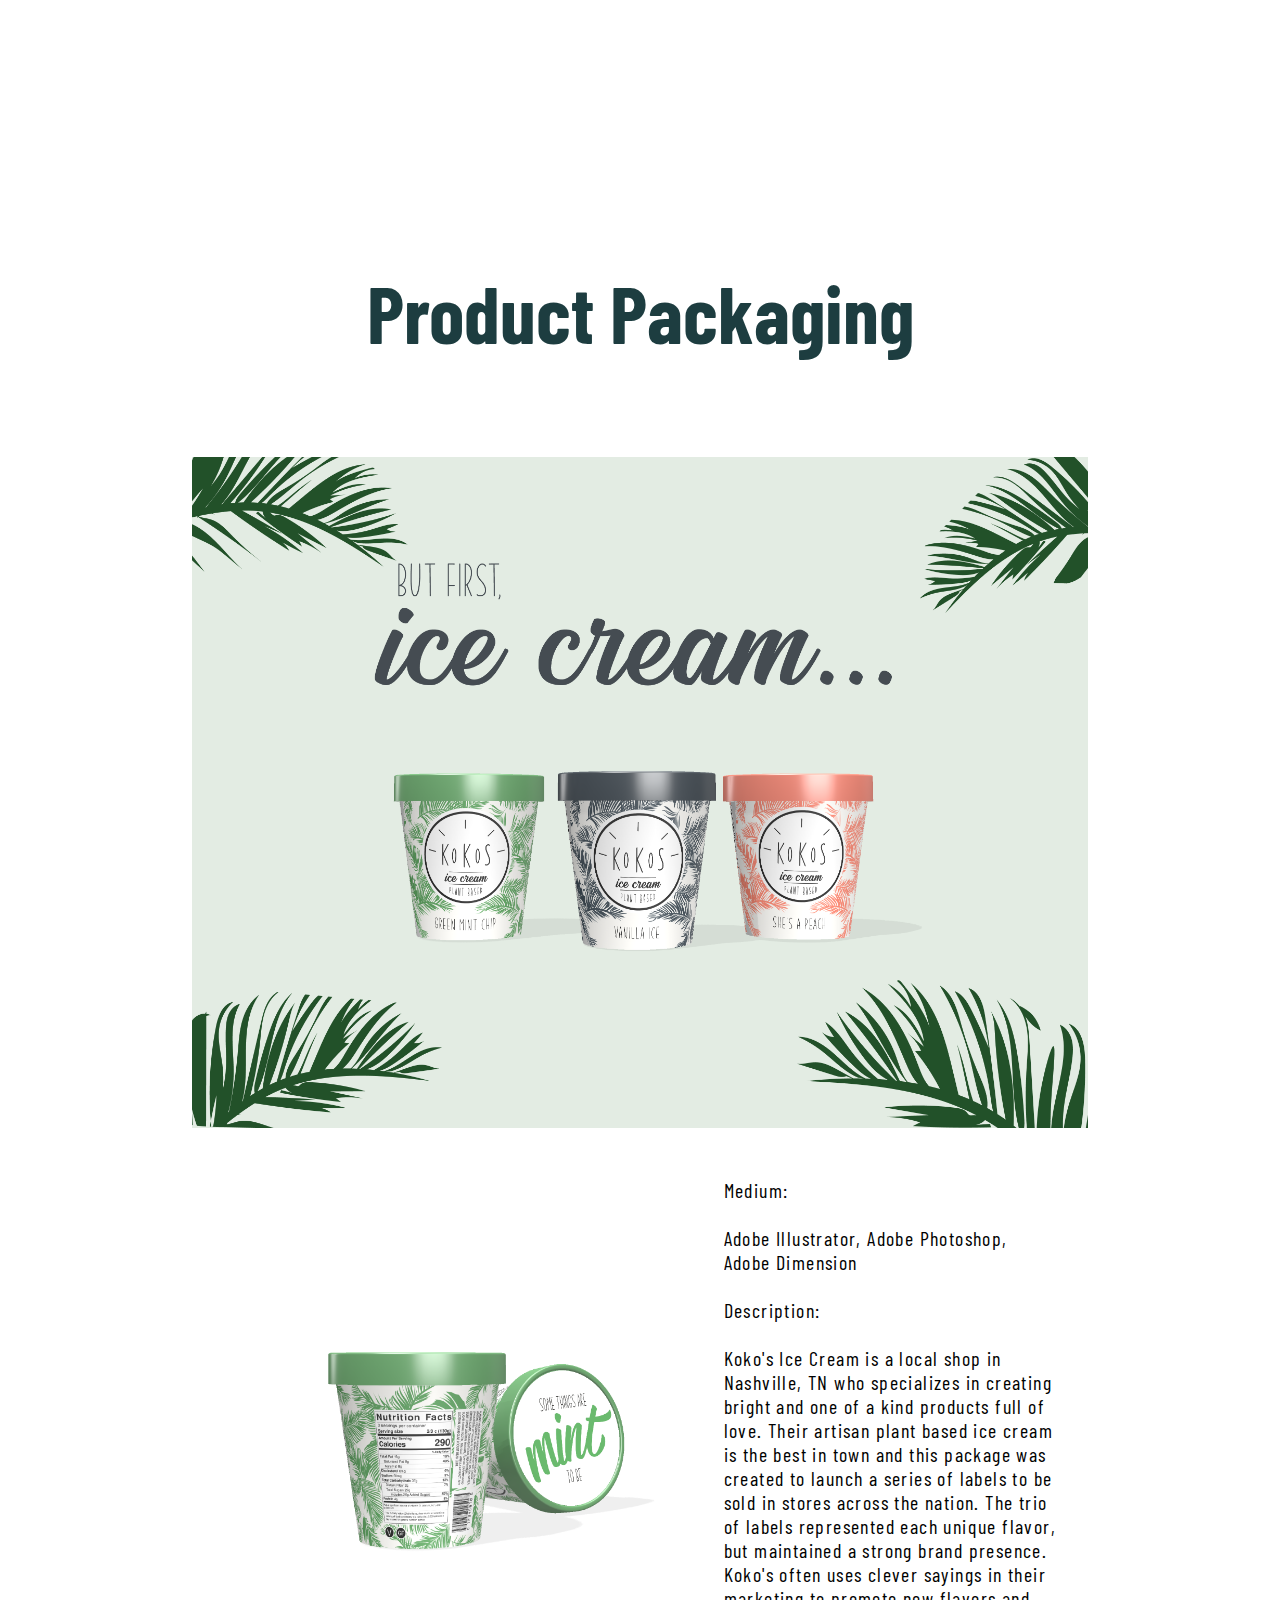
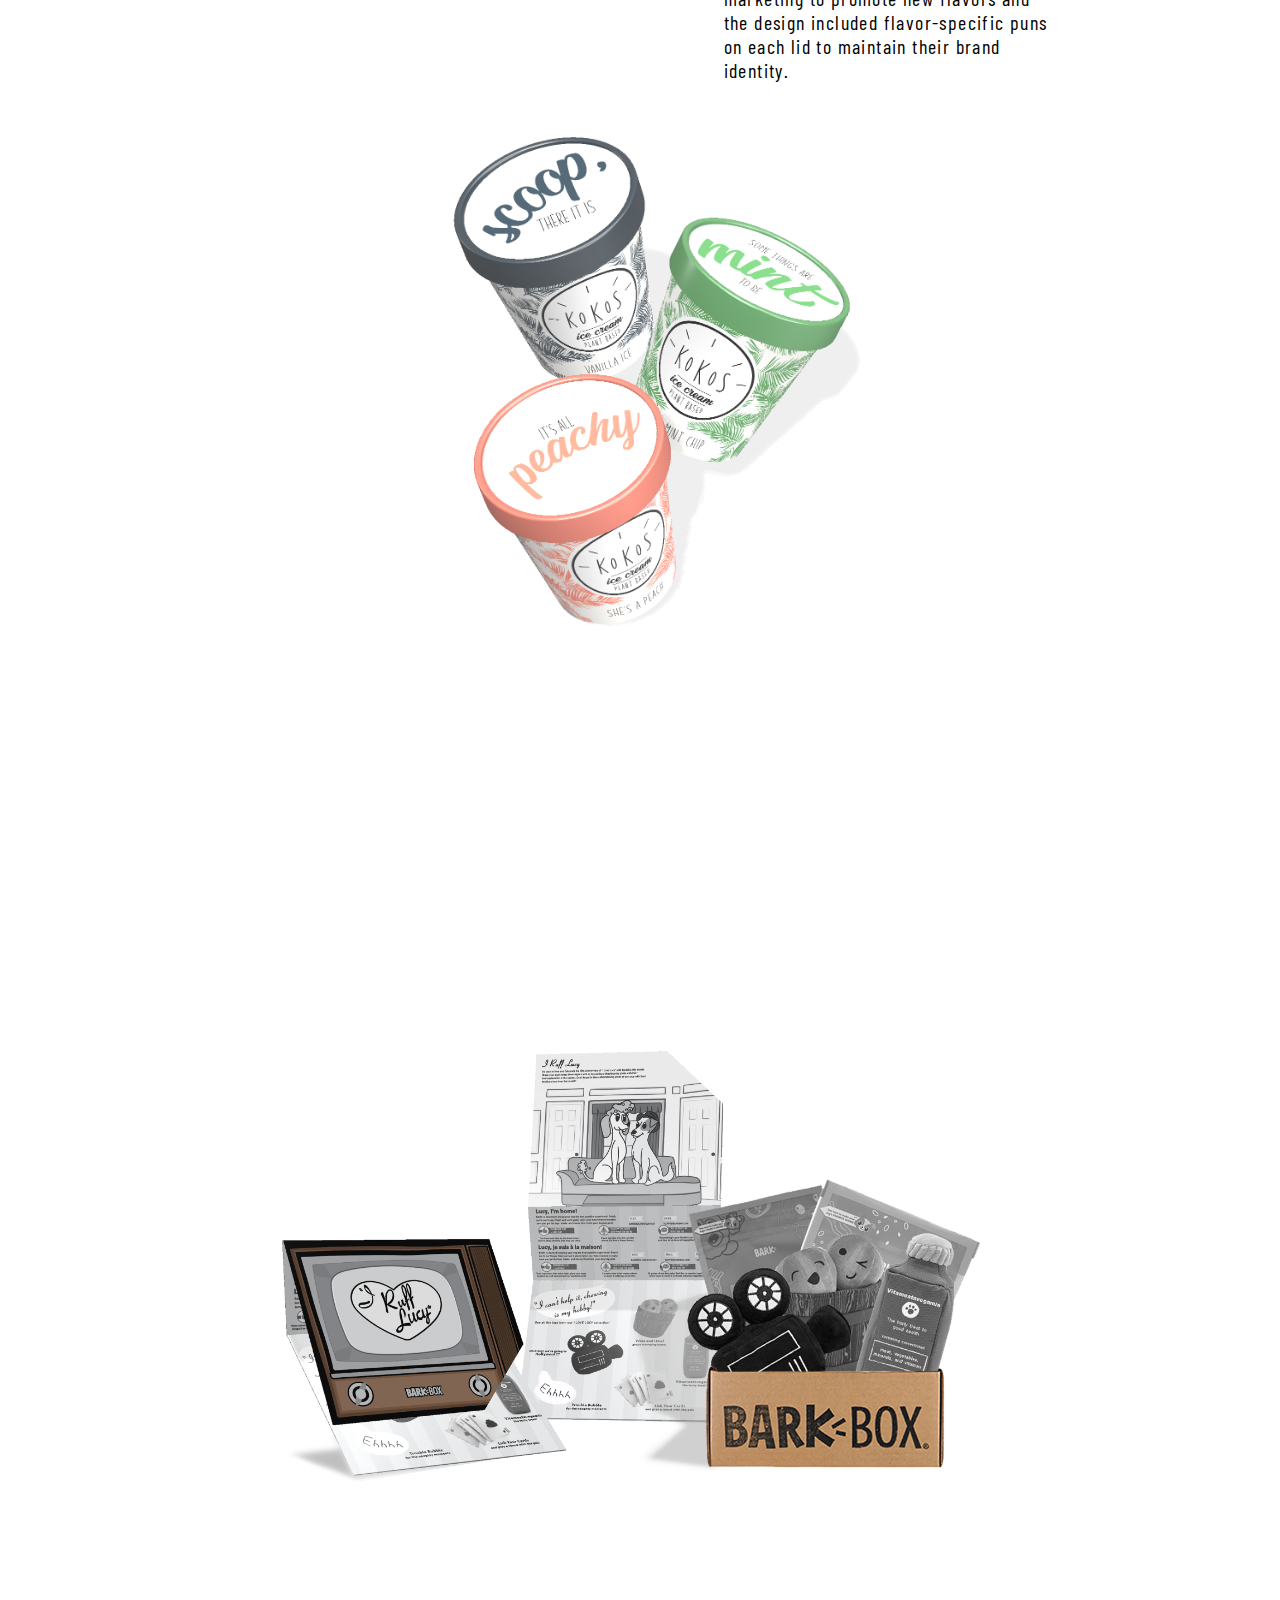
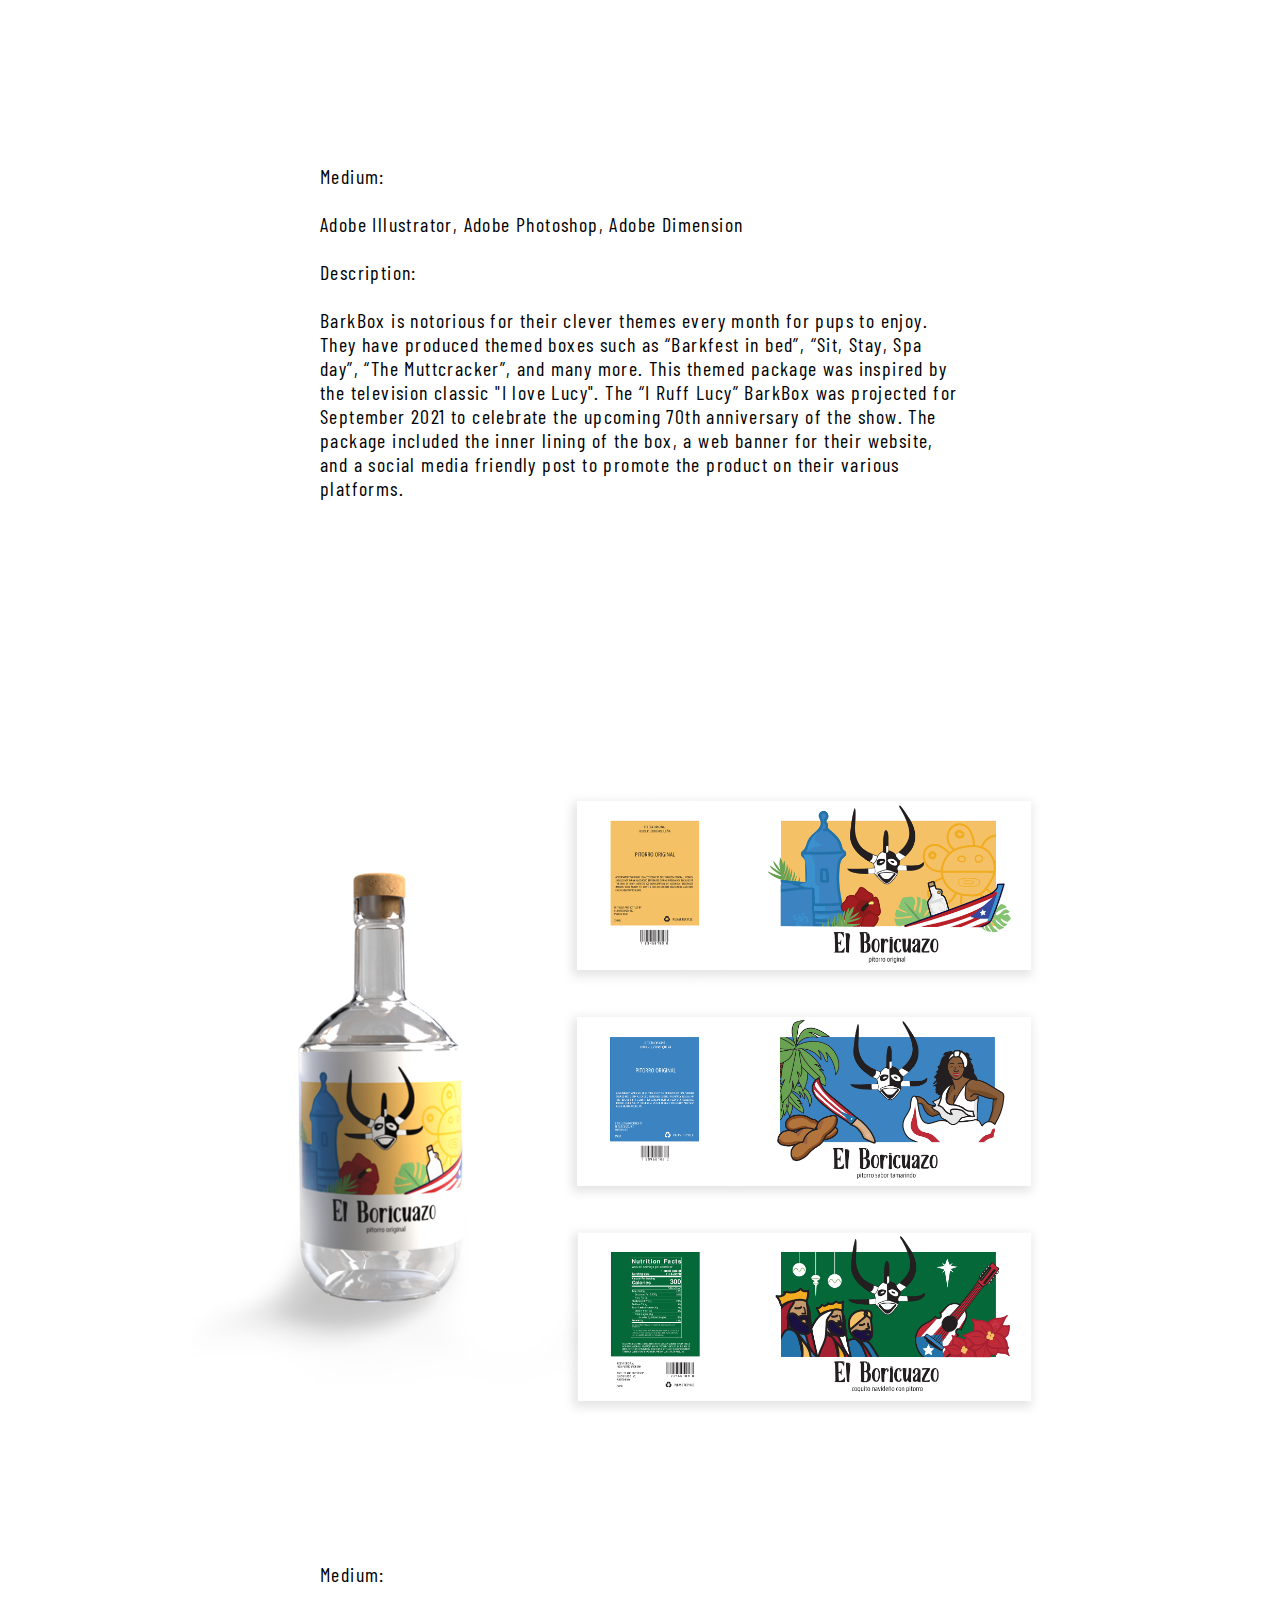
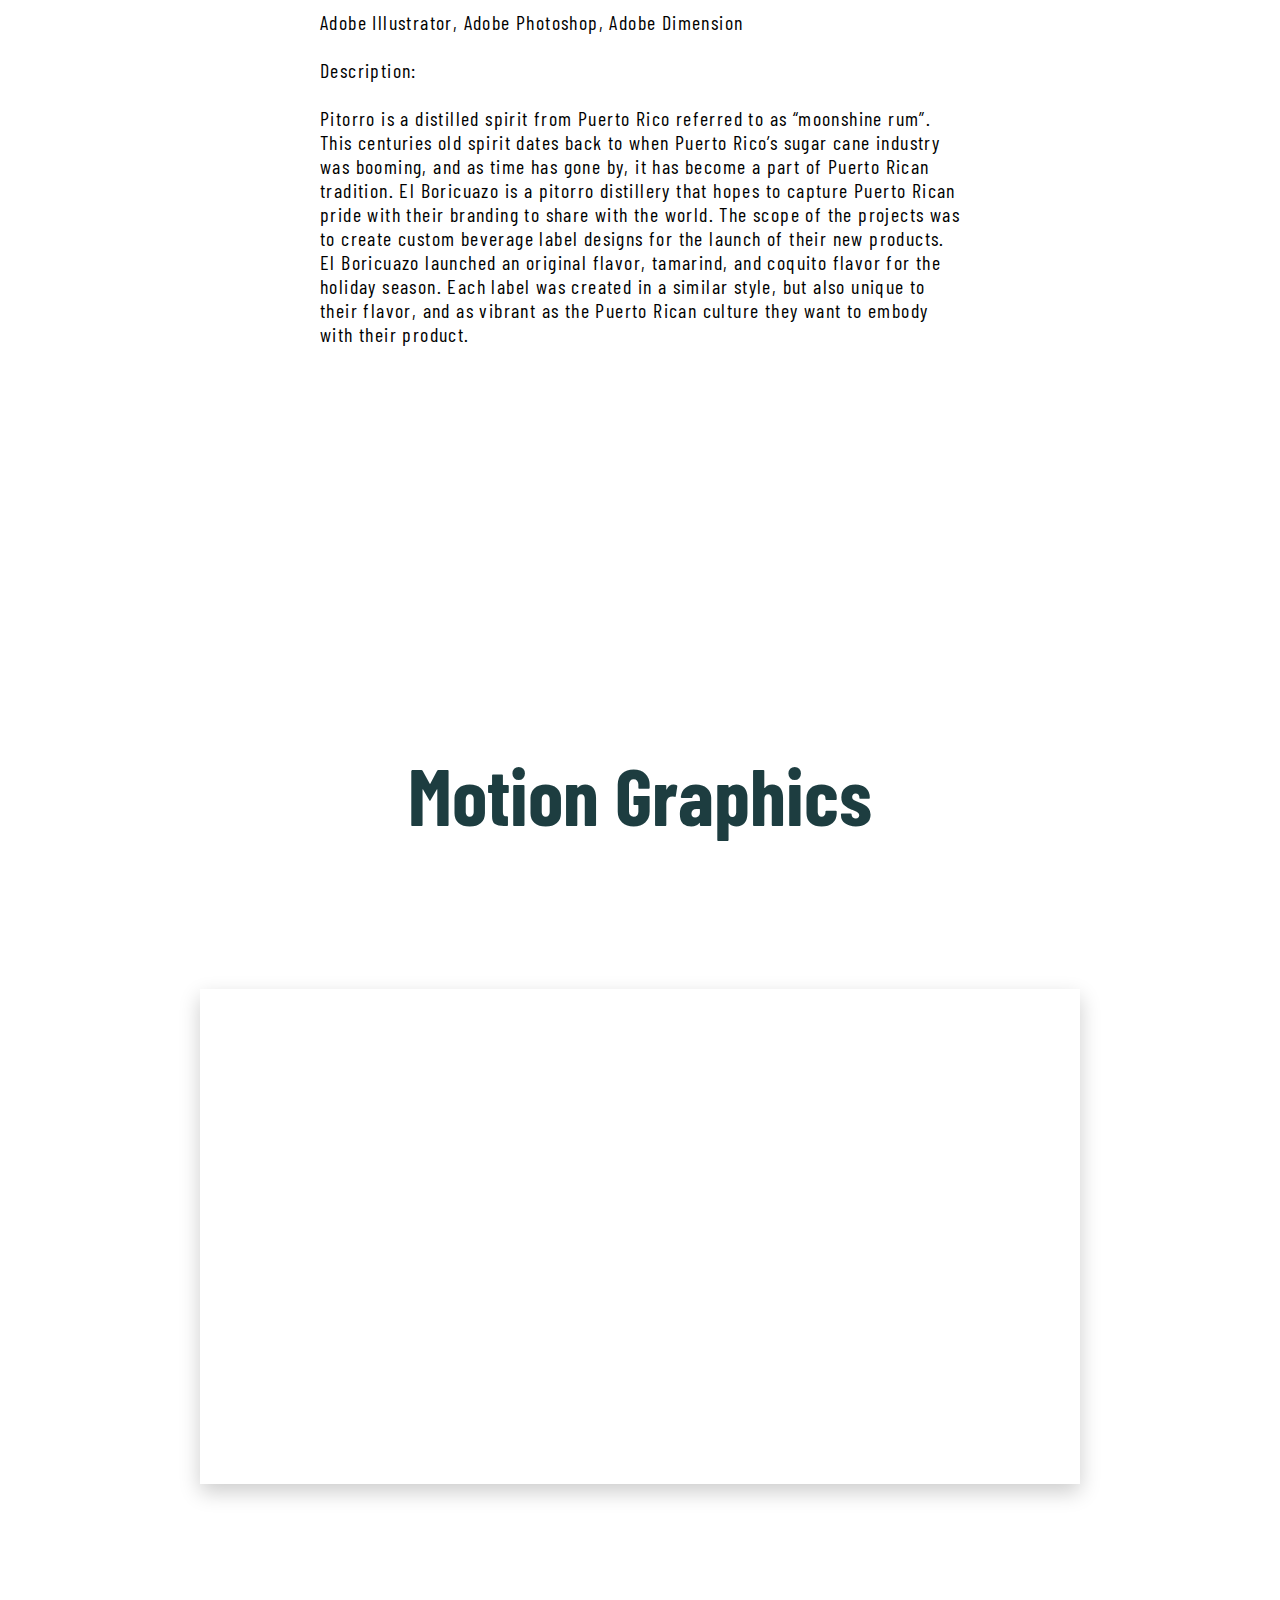
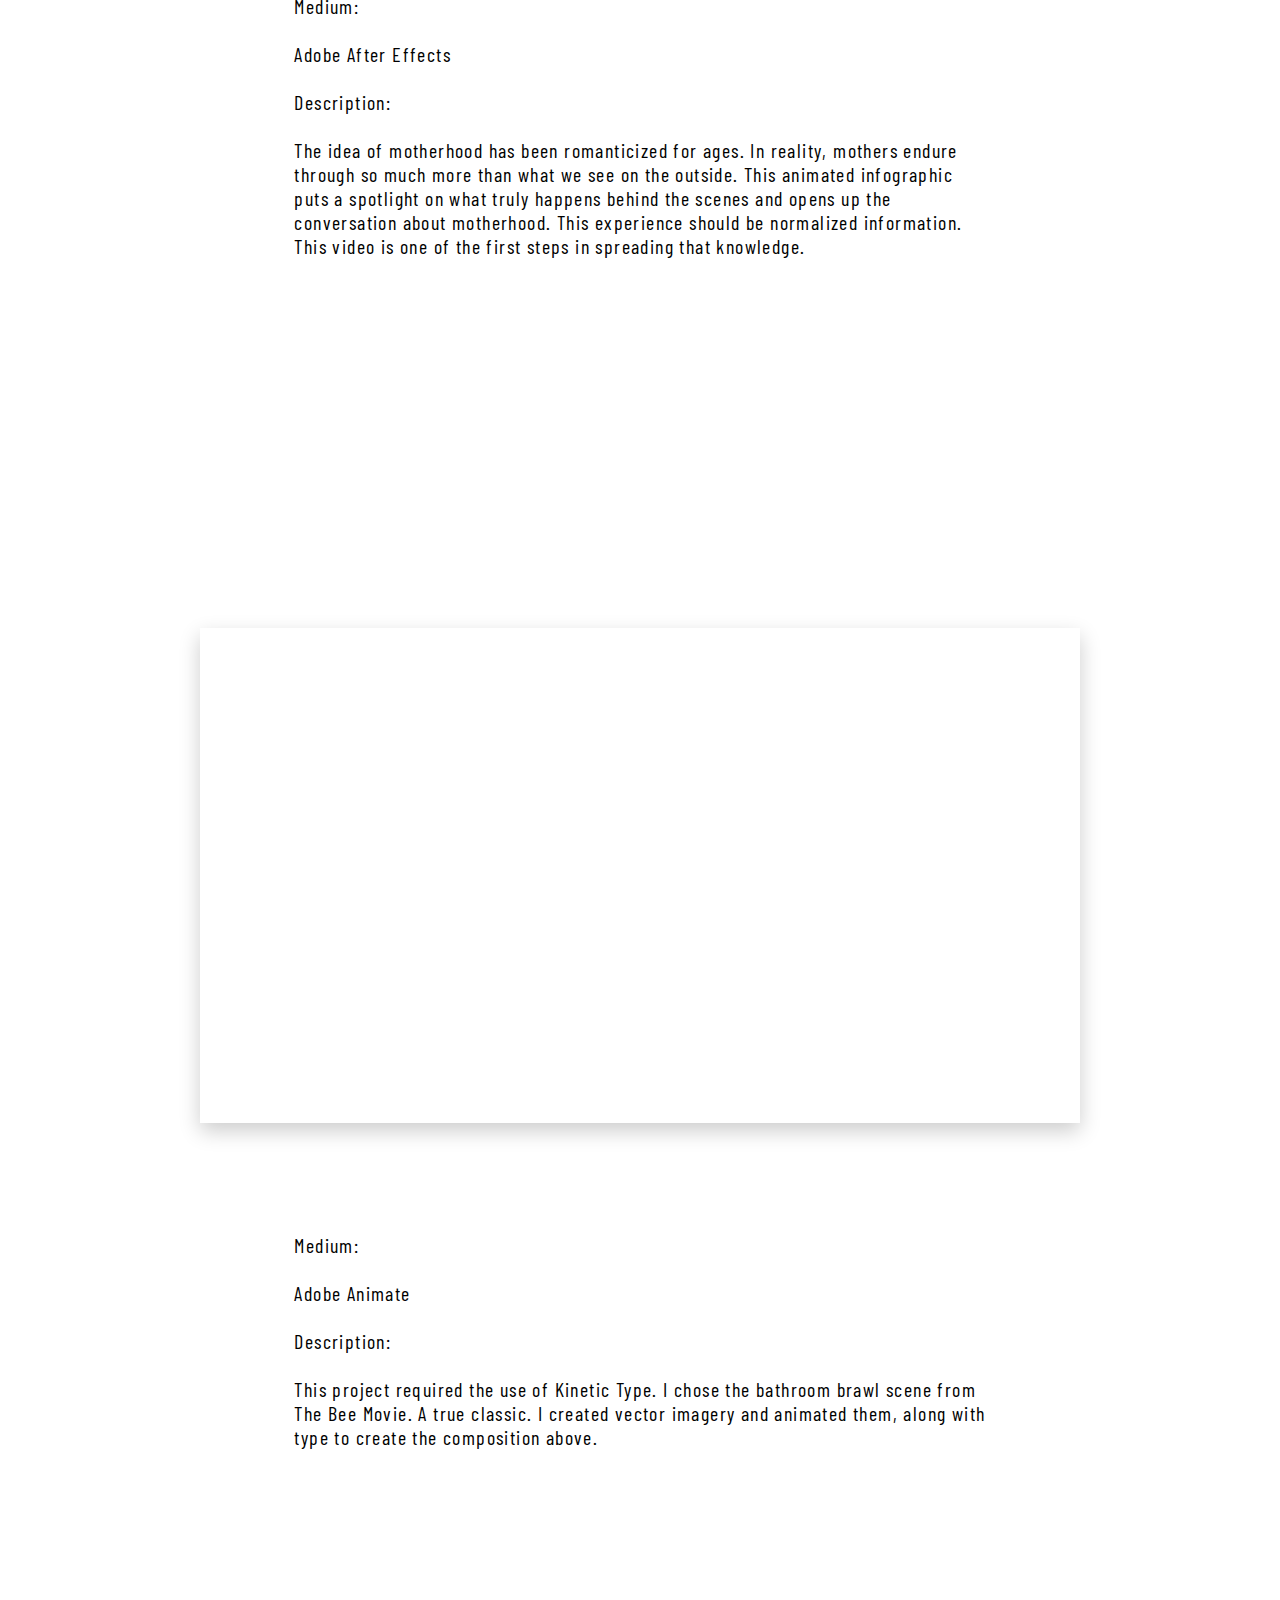
==== commit 7de9c56a: "Update index.html" ====
--- a/index.html
+++ b/index.html
@@ -40,7 +40,7 @@
       <span style="font-size:40px;cursor:pointer;color:#1d3d40;" onclick="openNav()">&#9776;</span>
       </div>
 <div class="hero" id="home">
-    <img src="images/studio-lei-logo-yellow.png" alt="studio lei logo">
+    <img src="images/studio-lei-logo.png" alt="studio lei logo">
     <h1>by Leiny Ramirez</h1>
 </div>
 <div class="description">
--- a/css/style.css
+++ b/css/style.css
@@ -105,7 +105,7 @@
   z-index: 3;
 }
 .hero {
-  background-image: url('../images/hjk-2.jpg');
+  background-image: url('../images/main-img1-01.png');
   background-repeat: none;
   background-size: cover;
   background-position-x: center;
--- a/css/style.css
+++ b/css/style.css
@@ -105,7 +105,7 @@
   z-index: 3;
 }
 .hero {
-  background-image: url('../images/hjk-2.jpg');
+  background-image: url('../images/main-img1-01.png');
   background-repeat: none;
   background-size: cover;
   background-position-x: center;
